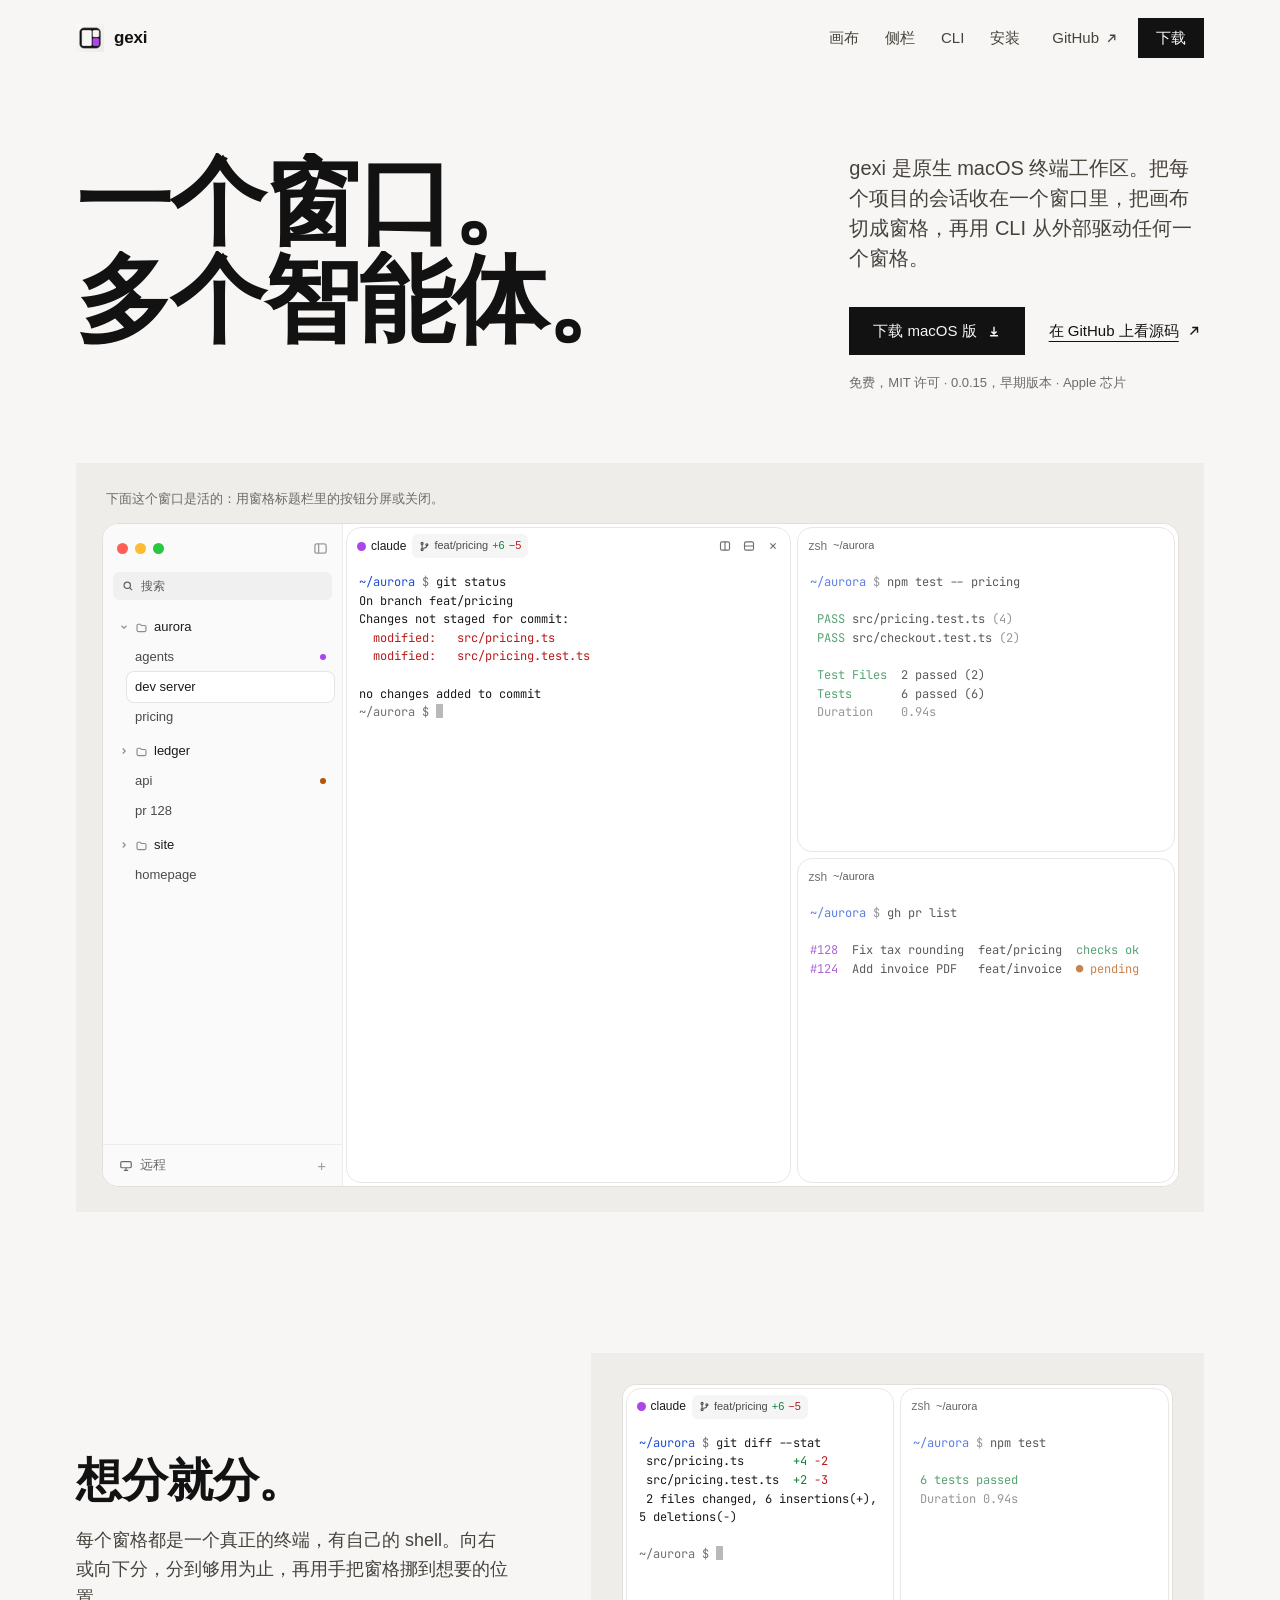
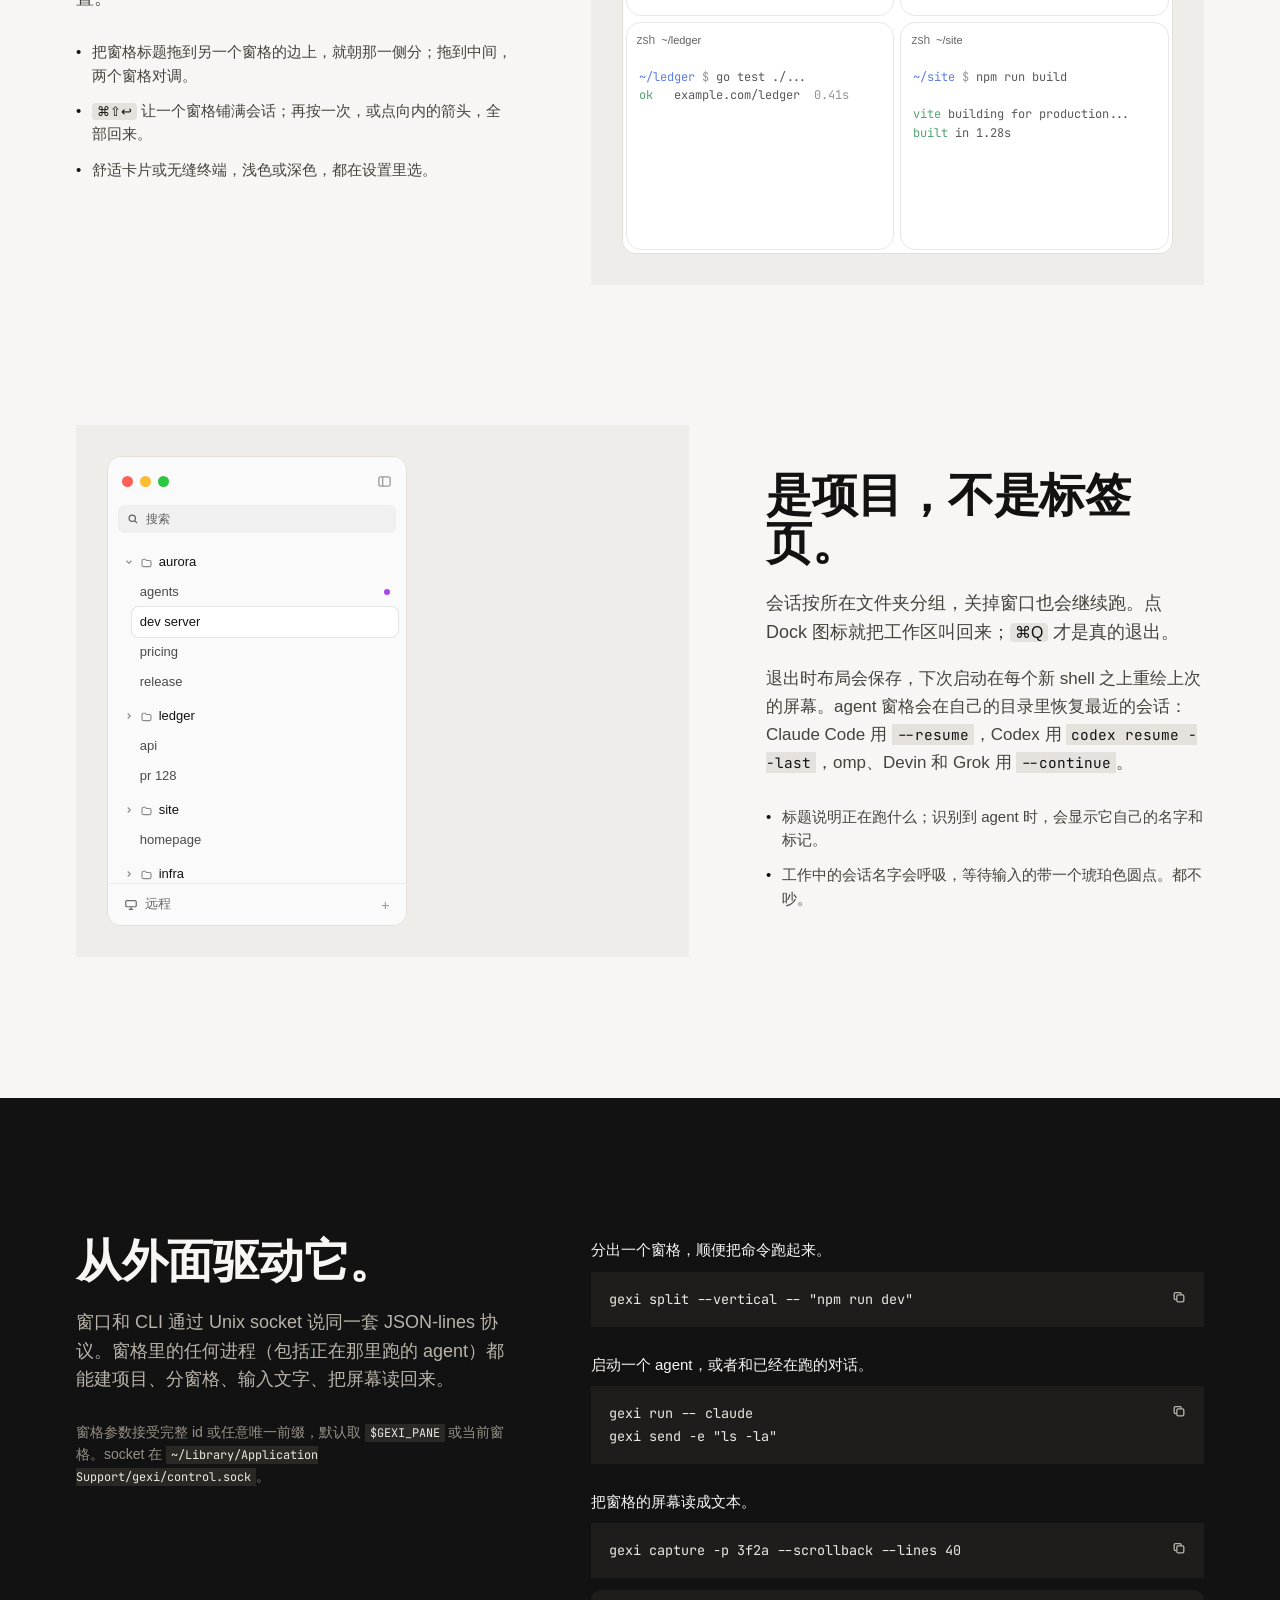
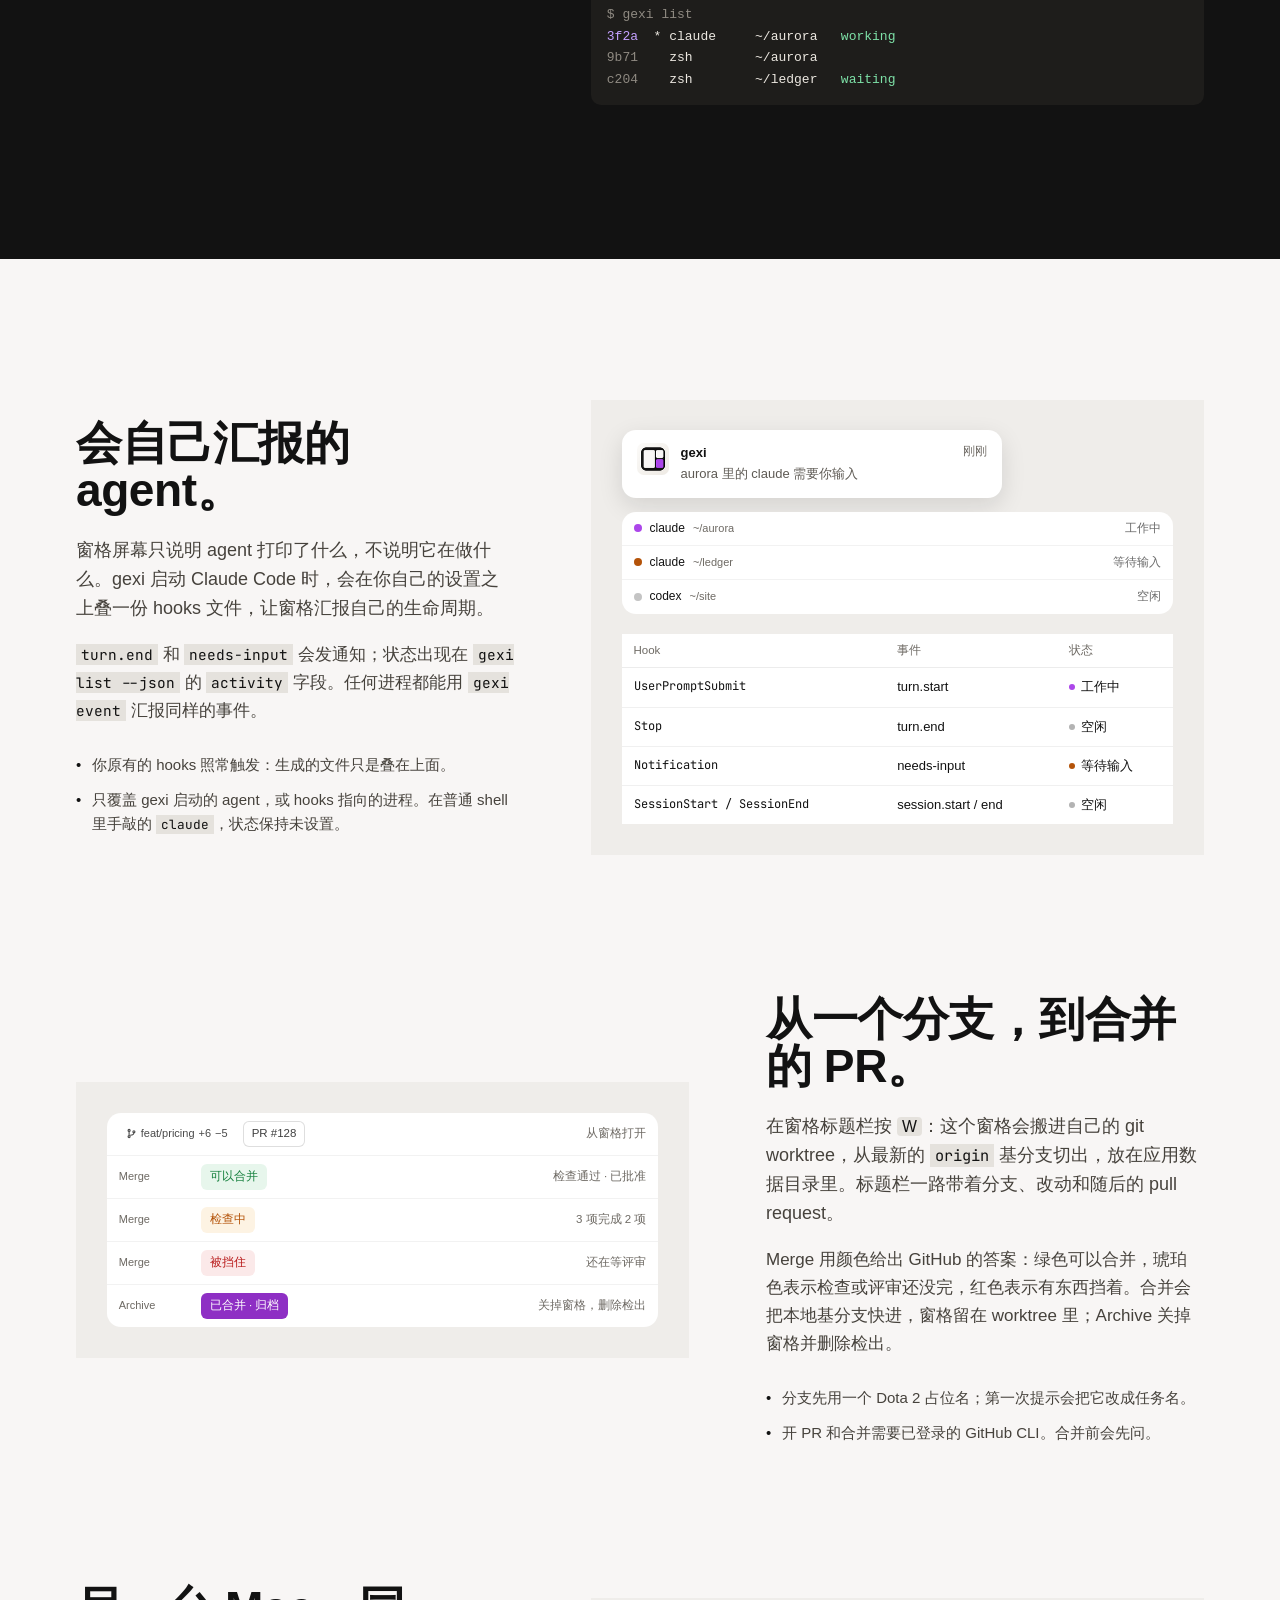
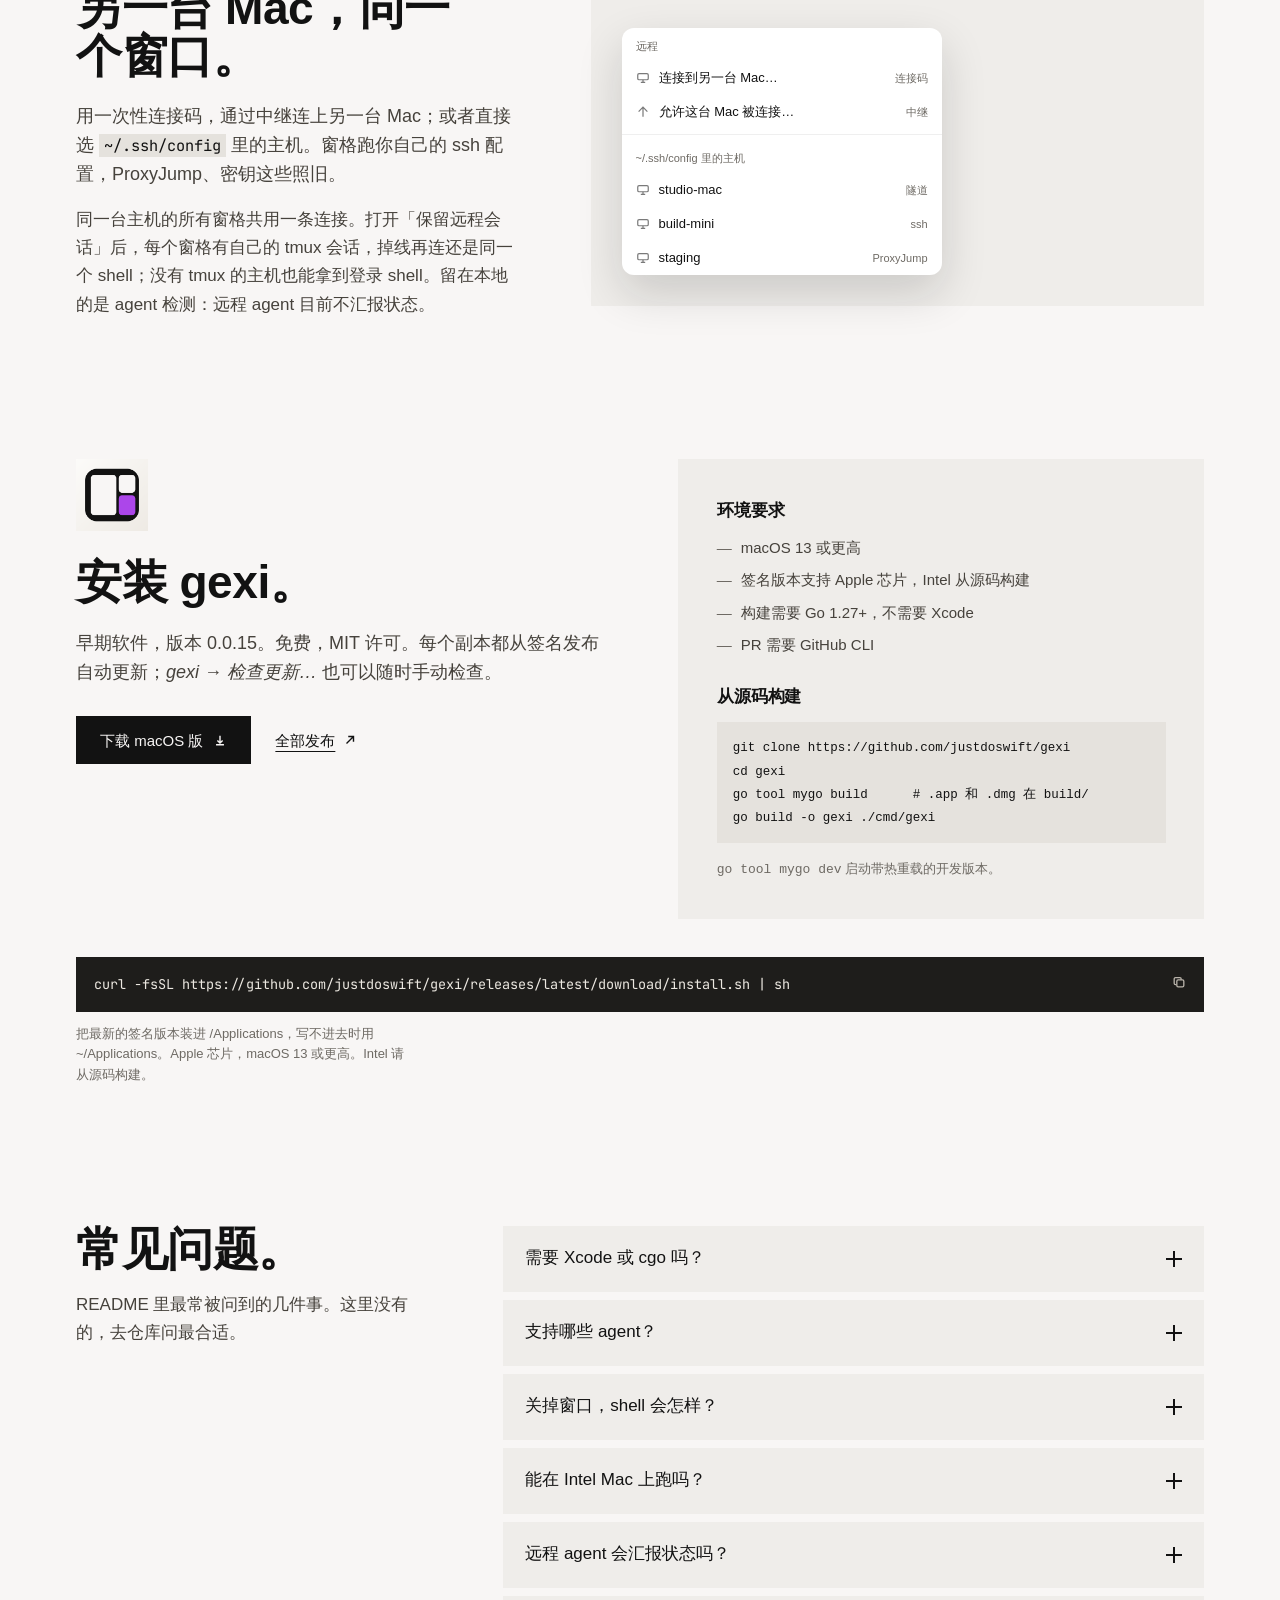
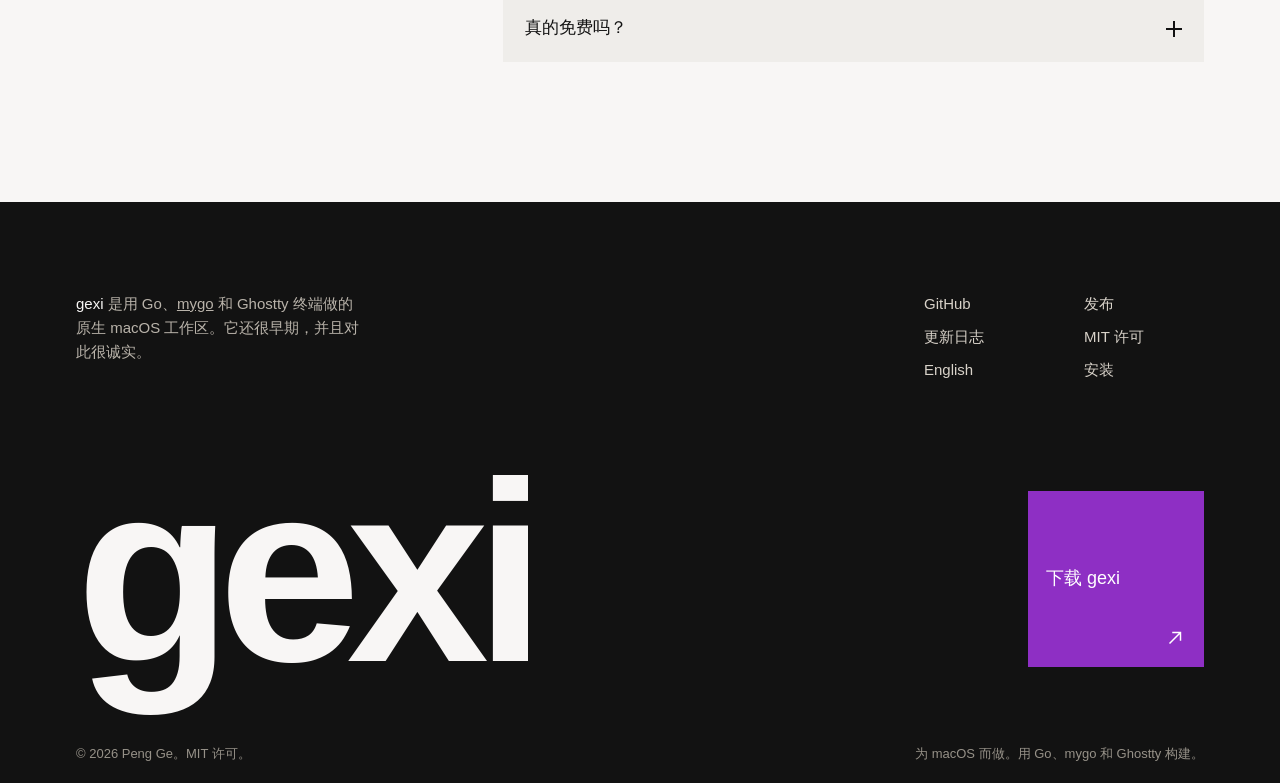
==== docs/zh/index.html @ 697a2558 "Set the site's wordmark in lowercase The brand is written gexi: the nav, footer wordmark, titles, so" ====
<!doctype html>
<html lang="zh-Hans">
<head>
<meta charset="utf-8">
<meta name="viewport" content="width=device-width, initial-scale=1">
<title>gexi — 一个窗口，多个智能体</title>
<meta name="description" content="gexi 是原生 macOS 终端工作区：把项目与会话收在一个窗口里，终端任意嵌套分屏，CLI 可以从外部驱动每一个窗格。">
<link rel="canonical" href="https://justdoswift.github.io/gexi/zh/">
<link rel="alternate" hreflang="en" href="https://justdoswift.github.io/gexi/">
<link rel="alternate" hreflang="zh-Hans" href="https://justdoswift.github.io/gexi/zh/">
<link rel="alternate" hreflang="x-default" href="https://justdoswift.github.io/gexi/">
<meta property="og:type" content="website">
<meta property="og:title" content="gexi — 一个窗口，多个智能体">
<meta property="og:description" content="原生 macOS 终端工作区。分屏、按项目分组的会话、agent 事件，以及一个能驱动整个窗口的 CLI。">
<meta property="og:url" content="https://justdoswift.github.io/gexi/zh/">
<meta property="og:image" content="https://justdoswift.github.io/gexi/assets/og.png">
<meta name="twitter:card" content="summary_large_image">
<meta name="theme-color" content="#f8f6f5">
<link rel="icon" type="image/png" sizes="32x32" href="../assets/gexi-icon-32.png">
<link rel="apple-touch-icon" href="../assets/gexi-icon-180.png">
<link rel="preconnect" href="https://fonts.googleapis.com">
<link rel="preconnect" href="https://fonts.gstatic.com" crossorigin>
<link rel="stylesheet" href="https://fonts.googleapis.com/css2?family=JetBrains+Mono:wght@400;500&display=swap">
<link rel="stylesheet" href="../assets/site.css">
<script>document.documentElement.classList.add('js');</script>
<script type="application/ld+json">
{"@context":"https://schema.org","@type":"SoftwareApplication","name":"gexi","operatingSystem":"macOS 13 or later","applicationCategory":"DeveloperApplication","offers":{"@type":"Offer","price":"0","priceCurrency":"USD"},"license":"https://opensource.org/licenses/MIT","url":"https://justdoswift.github.io/gexi/zh/","downloadUrl":"https://github.com/justdoswift/gexi/releases/latest"}
</script>
</head>
<body>
<a class="skip" href="#main">跳到正文</a>

<header class="nav">
  <div class="wrap nav-inner">
    <a class="brand" href="../index.html"><img src="../assets/gexi-icon-32.png" width="28" height="28" alt=""><span>gexi</span></a>
    <nav class="nav-links" aria-label="主导航">
      <a href="#canvas">画布</a>
      <a href="#sidebar">侧栏</a>
      <a href="#cli">CLI</a>
      <a href="#install">安装</a>
    </nav>
    <div class="nav-actions">
      <a class="nav-github" href="https://github.com/justdoswift/gexi">GitHub<svg viewBox="0 0 16 16" fill="none" stroke="currentColor" stroke-width="1.6" aria-hidden="true"><path d="M4 12 12 4M6 4h6v6"/></svg></a>
      <a class="btn btn--sm" href="https://github.com/justdoswift/gexi/releases/latest">下载</a>
    </div>
  </div>
</header>

<main id="main">

  <section class="hero wrap" aria-labelledby="title">
    <div class="hero-top">
      <h1 id="title"><span class="line"><span>一个窗口。</span></span><span class="line"><span>多个智能体。</span></span></h1>
      <div class="hero-aside">
        <p class="hero-sub">gexi 是原生 macOS 终端工作区。把每个项目的会话收在一个窗口里，把画布切成窗格，再用 CLI 从外部驱动任何一个窗格。</p>
        <div class="hero-cta">
          <a class="btn" href="https://github.com/justdoswift/gexi/releases/latest">下载 macOS 版<svg viewBox="0 0 16 16" fill="none" stroke="currentColor" stroke-width="1.6" aria-hidden="true"><path d="M8 3v8M5 8.5 8 11.5l3-3M3.5 13.5h9"/></svg></a>
          <a class="link-arrow" href="https://github.com/justdoswift/gexi">在 GitHub 上看源码<svg viewBox="0 0 16 16" fill="none" stroke="currentColor" stroke-width="1.6" aria-hidden="true"><path d="M4 12 12 4M6 4h6v6"/></svg></a>
        </div>
        <p class="hero-meta">免费，MIT 许可 · 0.0.15，早期版本 · Apple 芯片</p>
      </div>
    </div>

    <div class="stage">
      <p class="stage-hint">下面这个窗口是活的：用窗格标题栏里的按钮分屏或关闭。</p>
      <div class="app hero-window" data-ui aria-label="一个 gexi 窗口，里面有三个窗格">
        <div class="app-side">
          <div class="side-chrome">
            <span class="lights" aria-hidden="true"><i></i><i></i><i></i></span>
            <svg viewBox="0 0 16 16" fill="none" stroke="currentColor" stroke-width="1.4" aria-hidden="true"><rect x="2" y="3" width="12" height="10" rx="2"/><path d="M6 3v10"/></svg>
          </div>
          <div class="side-search"><svg viewBox="0 0 16 16" fill="none" stroke="currentColor" stroke-width="1.6" aria-hidden="true"><circle cx="7" cy="7" r="4.2"/><path d="m10.4 10.4 3 3"/></svg>搜索</div>
          <div class="side-list">
            <div class="project">
              <div class="project-row"><svg class="chev" viewBox="0 0 16 16" fill="none" stroke="currentColor" stroke-width="1.8" aria-hidden="true"><path d="m4 6 4 4 4-4"/></svg><svg viewBox="0 0 16 16" fill="none" stroke="currentColor" stroke-width="1.4" aria-hidden="true"><path d="M2.5 5.5A1.5 1.5 0 0 1 4 4h2.5l1.4 1.6H12A1.5 1.5 0 0 1 13.5 7.1v4.4A1.5 1.5 0 0 1 12 13H4a1.5 1.5 0 0 1-1.5-1.5Z"/></svg><span>aurora</span></div>
              <div class="session working"><span class="sess-name">agents</span><span class="dot dot--work"></span></div>
              <div class="session active"><span class="sess-name">dev server</span></div>
              <div class="session"><span class="sess-name">pricing</span></div>
            </div>
            <div class="project">
              <div class="project-row"><svg class="chev" viewBox="0 0 16 16" fill="none" stroke="currentColor" stroke-width="1.8" aria-hidden="true"><path d="m6 4 4 4-4 4"/></svg><svg viewBox="0 0 16 16" fill="none" stroke="currentColor" stroke-width="1.4" aria-hidden="true"><path d="M2.5 5.5A1.5 1.5 0 0 1 4 4h2.5l1.4 1.6H12A1.5 1.5 0 0 1 13.5 7.1v4.4A1.5 1.5 0 0 1 12 13H4a1.5 1.5 0 0 1-1.5-1.5Z"/></svg><span>ledger</span></div>
              <div class="session"><span class="sess-name">api</span><span class="dot dot--wait"></span></div>
              <div class="session"><span class="sess-name">pr 128</span></div>
            </div>
            <div class="project">
              <div class="project-row"><svg class="chev" viewBox="0 0 16 16" fill="none" stroke="currentColor" stroke-width="1.8" aria-hidden="true"><path d="m6 4 4 4-4 4"/></svg><svg viewBox="0 0 16 16" fill="none" stroke="currentColor" stroke-width="1.4" aria-hidden="true"><path d="M2.5 5.5A1.5 1.5 0 0 1 4 4h2.5l1.4 1.6H12A1.5 1.5 0 0 1 13.5 7.1v4.4A1.5 1.5 0 0 1 12 13H4a1.5 1.5 0 0 1-1.5-1.5Z"/></svg><span>site</span></div>
              <div class="session"><span class="sess-name">homepage</span></div>
            </div>
          </div>
          <div class="side-remote"><svg viewBox="0 0 16 16" fill="none" stroke="currentColor" stroke-width="1.4" aria-hidden="true"><rect x="2" y="3" width="12" height="7" rx="1.5"/><path d="M5.5 13h5M8 10v3"/></svg><span>远程</span><span class="plus">+</span></div>
        </div>
        <div class="app-main">
          <div class="panes" data-count="3" data-panes>
            <section class="pane focused">
              <header class="pane-head">
                <span class="pane-title"><span class="agent" aria-hidden="true"></span>claude</span>
                <span class="branch-pill"><svg viewBox="0 0 16 16" fill="none" stroke="currentColor" stroke-width="1.6" aria-hidden="true"><circle cx="4.5" cy="3.5" r="1.5"/><circle cx="4.5" cy="12.5" r="1.5"/><circle cx="11.5" cy="5.5" r="1.5"/><path d="M4.5 5v6M6 10.5c3.5 0 5.5-1 5.5-3.5"/></svg>feat/pricing <span class="add">+6</span> <span class="del">−5</span></span>
                <span class="pane-actions">
                  <button class="pane-btn" data-act="split" aria-label="向右分屏"><svg viewBox="0 0 16 16" fill="none" stroke="currentColor" stroke-width="1.5" aria-hidden="true"><rect x="2" y="2.5" width="12" height="11" rx="2"/><path d="M8 2.5v11"/></svg></button>
                  <button class="pane-btn" data-act="split" aria-label="向下分屏"><svg viewBox="0 0 16 16" fill="none" stroke="currentColor" stroke-width="1.5" aria-hidden="true"><rect x="2" y="2.5" width="12" height="11" rx="2"/><path d="M2 8h12"/></svg></button>
                  <button class="pane-btn" data-act="close" aria-label="关闭窗格"><svg viewBox="0 0 16 16" fill="none" stroke="currentColor" stroke-width="1.6" aria-hidden="true"><path d="m4.5 4.5 7 7m0-7-7 7"/></svg></button>
                </span>
              </header>
              <pre class="term"><span class="dir">~/aurora</span> <span class="dim">$</span> git status
On branch feat/pricing
Changes not staged for commit:
  <span class="red">modified:   src/pricing.ts</span>
  <span class="red">modified:   src/pricing.test.ts</span>

no changes added to commit
<span class="dim">~/aurora</span> <span class="dim">$</span> <span class="cursor"></span></pre>
            </section>
            <section class="pane">
              <header class="pane-head">
                <span class="pane-title">zsh</span>
                <span class="pane-path">~/aurora</span>
                <span class="pane-actions">
                  <button class="pane-btn" data-act="split" aria-label="向右分屏"><svg viewBox="0 0 16 16" fill="none" stroke="currentColor" stroke-width="1.5" aria-hidden="true"><rect x="2" y="2.5" width="12" height="11" rx="2"/><path d="M8 2.5v11"/></svg></button>
                  <button class="pane-btn" data-act="split" aria-label="向下分屏"><svg viewBox="0 0 16 16" fill="none" stroke="currentColor" stroke-width="1.5" aria-hidden="true"><rect x="2" y="2.5" width="12" height="11" rx="2"/><path d="M2 8h12"/></svg></button>
                  <button class="pane-btn" data-act="close" aria-label="关闭窗格"><svg viewBox="0 0 16 16" fill="none" stroke="currentColor" stroke-width="1.6" aria-hidden="true"><path d="m4.5 4.5 7 7m0-7-7 7"/></svg></button>
                </span>
              </header>
              <pre class="term"><span class="dir">~/aurora</span> <span class="dim">$</span> npm test -- pricing

 <span class="green">PASS</span> src/pricing.test.ts <span class="dim">(4)</span>
 <span class="green">PASS</span> src/checkout.test.ts <span class="dim">(2)</span>

 <span class="green">Test Files</span>  2 passed (2)
 <span class="green">Tests</span>       6 passed (6)
 <span class="dim">Duration    0.94s</span></pre>
            </section>
            <section class="pane">
              <header class="pane-head">
                <span class="pane-title">zsh</span>
                <span class="pane-path">~/aurora</span>
                <span class="pane-actions">
                  <button class="pane-btn" data-act="split" aria-label="向右分屏"><svg viewBox="0 0 16 16" fill="none" stroke="currentColor" stroke-width="1.5" aria-hidden="true"><rect x="2" y="2.5" width="12" height="11" rx="2"/><path d="M8 2.5v11"/></svg></button>
                  <button class="pane-btn" data-act="split" aria-label="向下分屏"><svg viewBox="0 0 16 16" fill="none" stroke="currentColor" stroke-width="1.5" aria-hidden="true"><rect x="2" y="2.5" width="12" height="11" rx="2"/><path d="M2 8h12"/></svg></button>
                  <button class="pane-btn" data-act="close" aria-label="关闭窗格"><svg viewBox="0 0 16 16" fill="none" stroke="currentColor" stroke-width="1.6" aria-hidden="true"><path d="m4.5 4.5 7 7m0-7-7 7"/></svg></button>
                </span>
              </header>
              <pre class="term"><span class="dir">~/aurora</span> <span class="dim">$</span> gh pr list

<span class="purple">#128</span>  Fix tax rounding  feat/pricing  <span class="green">checks ok</span>
<span class="purple">#124</span>  Add invoice PDF   feat/invoice  <span class="yellow">● pending</span></pre>
            </section>
          </div>
        </div>
        <p class="visually-hidden" role="status" data-pane-status>3 个窗格</p>
      </div>
      <template id="pane-template">
        <section class="pane">
          <header class="pane-head">
            <span class="pane-title">zsh</span>
            <span class="pane-path">~/aurora</span>
            <span class="pane-actions">
              <button class="pane-btn" data-act="split" aria-label="向右分屏"><svg viewBox="0 0 16 16" fill="none" stroke="currentColor" stroke-width="1.5" aria-hidden="true"><rect x="2" y="2.5" width="12" height="11" rx="2"/><path d="M8 2.5v11"/></svg></button>
              <button class="pane-btn" data-act="split" aria-label="向下分屏"><svg viewBox="0 0 16 16" fill="none" stroke="currentColor" stroke-width="1.5" aria-hidden="true"><rect x="2" y="2.5" width="12" height="11" rx="2"/><path d="M2 8h12"/></svg></button>
              <button class="pane-btn" data-act="close" aria-label="关闭窗格"><svg viewBox="0 0 16 16" fill="none" stroke="currentColor" stroke-width="1.6" aria-hidden="true"><path d="m4.5 4.5 7 7m0-7-7 7"/></svg></button>
            </span>
          </header>
          <pre class="term"><span class="dir">~/aurora</span> <span class="dim">$</span> npm run dev

  <span class="green">VITE v6.2.1</span>  ready in 312 ms

  Local:   http://localhost:5173/

<span class="dim">10:42:18  hmr update /src/pricing.ts</span></pre>
        </section>
      </template>
    </div>
  </section>

  <section class="section wrap" id="canvas">
    <div class="split">
      <div class="split-copy" data-reveal>
        <h2>想分就分。</h2>
        <p class="lead">每个窗格都是一个真正的终端，有自己的 shell。向右或向下分，分到够用为止，再用手把窗格挪到想要的位置。</p>
        <ul class="feature-points">
          <li>把窗格标题拖到另一个窗格的边上，就朝那一侧分；拖到中间，两个窗格对调。</li>
          <li><span><kbd>⌘⇧↩</kbd> 让一个窗格铺满会话；再按一次，或点向内的箭头，全部回来。</span></li>
          <li>舒适卡片或无缝终端，浅色或深色，都在设置里选。</li>
        </ul>
      </div>
      <div data-reveal style="--d:90ms">
        <div class="panel">
          <div class="app app--canvas" data-ui aria-label="画布上四个分屏的窗格">
            <div class="app-main">
              <div class="panes" data-count="4">
                <section class="pane focused">
                  <header class="pane-head">
                    <span class="pane-title"><span class="agent" aria-hidden="true"></span>claude</span>
                    <span class="branch-pill"><svg viewBox="0 0 16 16" fill="none" stroke="currentColor" stroke-width="1.6" aria-hidden="true"><circle cx="4.5" cy="3.5" r="1.5"/><circle cx="4.5" cy="12.5" r="1.5"/><circle cx="11.5" cy="5.5" r="1.5"/><path d="M4.5 5v6M6 10.5c3.5 0 5.5-1 5.5-3.5"/></svg>feat/pricing <span class="add">+6</span> <span class="del">−5</span></span>
                  </header>
                  <pre class="term"><span class="dir">~/aurora</span> <span class="dim">$</span> git diff --stat
 src/pricing.ts       <span class="green">+4</span> <span class="red">−2</span>
 src/pricing.test.ts  <span class="green">+2</span> <span class="red">−3</span>
 2 files changed, 6 insertions(+), 5 deletions(−)

<span class="dim">~/aurora</span> <span class="dim">$</span> <span class="cursor"></span></pre>
                </section>
                <section class="pane">
                  <header class="pane-head"><span class="pane-title">zsh</span><span class="pane-path">~/aurora</span></header>
                  <pre class="term"><span class="dir">~/aurora</span> <span class="dim">$</span> npm test

 <span class="green">6 tests passed</span>
 <span class="dim">Duration 0.94s</span></pre>
                </section>
                <section class="pane">
                  <header class="pane-head"><span class="pane-title">zsh</span><span class="pane-path">~/ledger</span></header>
                  <pre class="term"><span class="dir">~/ledger</span> <span class="dim">$</span> go test ./...
<span class="green">ok</span>   example.com/ledger  <span class="dim">0.41s</span></pre>
                </section>
                <section class="pane">
                  <header class="pane-head"><span class="pane-title">zsh</span><span class="pane-path">~/site</span></header>
                  <pre class="term"><span class="dir">~/site</span> <span class="dim">$</span> npm run build

<span class="green">vite</span> building for production...
<span class="green">built</span> in 1.28s</pre>
                </section>
              </div>
            </div>
          </div>
        </div>
      </div>
    </div>
  </section>

  <section class="section wrap" id="sidebar">
    <div class="split split--flip">
      <div class="split-copy" data-reveal>
        <h2>是项目，不是标签页。</h2>
        <p class="lead">会话按所在文件夹分组，关掉窗口也会继续跑。点 Dock 图标就把工作区叫回来；<kbd>⌘Q</kbd> 才是真的退出。</p>
        <p class="body">退出时布局会保存，下次启动在每个新 shell 之上重绘上次的屏幕。agent 窗格会在自己的目录里恢复最近的会话：Claude Code 用 <code>--resume</code>，Codex 用 <code>codex resume --last</code>，omp、Devin 和 Grok 用 <code>--continue</code>。</p>
        <ul class="feature-points">
          <li>标题说明正在跑什么；识别到 agent 时，会显示它自己的名字和标记。</li>
          <li>工作中的会话名字会呼吸，等待输入的带一个琥珀色圆点。都不吵。</li>
        </ul>
      </div>
      <div data-reveal style="--d:90ms">
        <div class="panel">
          <div class="side-card" data-ui aria-label="gexi 的侧栏">
            <div class="app-side">
              <div class="side-chrome">
                <span class="lights" aria-hidden="true"><i></i><i></i><i></i></span>
                <svg viewBox="0 0 16 16" fill="none" stroke="currentColor" stroke-width="1.4" aria-hidden="true"><rect x="2" y="3" width="12" height="10" rx="2"/><path d="M6 3v10"/></svg>
              </div>
              <div class="side-search"><svg viewBox="0 0 16 16" fill="none" stroke="currentColor" stroke-width="1.6" aria-hidden="true"><circle cx="7" cy="7" r="4.2"/><path d="m10.4 10.4 3 3"/></svg>搜索</div>
              <div class="side-list">
                <div class="project">
                  <div class="project-row"><svg class="chev" viewBox="0 0 16 16" fill="none" stroke="currentColor" stroke-width="1.8" aria-hidden="true"><path d="m4 6 4 4 4-4"/></svg><svg viewBox="0 0 16 16" fill="none" stroke="currentColor" stroke-width="1.4" aria-hidden="true"><path d="M2.5 5.5A1.5 1.5 0 0 1 4 4h2.5l1.4 1.6H12A1.5 1.5 0 0 1 13.5 7.1v4.4A1.5 1.5 0 0 1 12 13H4a1.5 1.5 0 0 1-1.5-1.5Z"/></svg><span>aurora</span></div>
                  <div class="session working"><span class="sess-name">agents</span><span class="dot dot--work"></span></div>
                  <div class="session active"><span class="sess-name">dev server</span></div>
                  <div class="session"><span class="sess-name">pricing</span></div>
                  <div class="session"><span class="sess-name">release</span></div>
                </div>
                <div class="project">
                  <div class="project-row"><svg class="chev" viewBox="0 0 16 16" fill="none" stroke="currentColor" stroke-width="1.8" aria-hidden="true"><path d="m6 4 4 4-4 4"/></svg><svg viewBox="0 0 16 16" fill="none" stroke="currentColor" stroke-width="1.4" aria-hidden="true"><path d="M2.5 5.5A1.5 1.5 0 0 1 4 4h2.5l1.4 1.6H12A1.5 1.5 0 0 1 13.5 7.1v4.4A1.5 1.5 0 0 1 12 13H4a1.5 1.5 0 0 1-1.5-1.5Z"/></svg><span>ledger</span></div>
                  <div class="session"><span class="sess-name">api</span><span class="dot dot--wait"></span></div>
                  <div class="session"><span class="sess-name">pr 128</span></div>
                </div>
                <div class="project">
                  <div class="project-row"><svg class="chev" viewBox="0 0 16 16" fill="none" stroke="currentColor" stroke-width="1.8" aria-hidden="true"><path d="m6 4 4 4-4 4"/></svg><svg viewBox="0 0 16 16" fill="none" stroke="currentColor" stroke-width="1.4" aria-hidden="true"><path d="M2.5 5.5A1.5 1.5 0 0 1 4 4h2.5l1.4 1.6H12A1.5 1.5 0 0 1 13.5 7.1v4.4A1.5 1.5 0 0 1 12 13H4a1.5 1.5 0 0 1-1.5-1.5Z"/></svg><span>site</span></div>
                  <div class="session"><span class="sess-name">homepage</span></div>
                </div>
                <div class="project">
                  <div class="project-row"><svg class="chev" viewBox="0 0 16 16" fill="none" stroke="currentColor" stroke-width="1.8" aria-hidden="true"><path d="m6 4 4 4-4 4"/></svg><svg viewBox="0 0 16 16" fill="none" stroke="currentColor" stroke-width="1.4" aria-hidden="true"><path d="M2.5 5.5A1.5 1.5 0 0 1 4 4h2.5l1.4 1.6H12A1.5 1.5 0 0 1 13.5 7.1v4.4A1.5 1.5 0 0 1 12 13H4a1.5 1.5 0 0 1-1.5-1.5Z"/></svg><span>infra</span></div>
                  <div class="session"><span class="sess-name">staging</span></div>
                </div>
              </div>
              <div class="side-remote"><svg viewBox="0 0 16 16" fill="none" stroke="currentColor" stroke-width="1.4" aria-hidden="true"><rect x="2" y="3" width="12" height="7" rx="1.5"/><path d="M5.5 13h5M8 10v3"/></svg><span>远程</span><span class="plus">+</span></div>
            </div>
          </div>
        </div>
      </div>
    </div>
  </section>

  <div class="cli" id="cli">
    <div class="wrap">
      <div class="cli-grid">
        <div data-reveal>
          <h2>从外面驱动它。</h2>
          <p class="lead">窗口和 CLI 通过 Unix socket 说同一套 JSON-lines 协议。窗格里的任何进程（包括正在那里跑的 agent）都能建项目、分窗格、输入文字、把屏幕读回来。</p>
          <p class="cli-note">窗格参数接受完整 id 或任意唯一前缀，默认取 <code>$GEXI_PANE</code> 或当前窗格。socket 在 <code>~/Library/Application Support/gexi/control.sock</code>。</p>
        </div>
        <div class="cli-steps" data-reveal style="--d:90ms">
          <div class="cli-step">
            <p><strong>分出一个窗格，顺便把命令跑起来。</strong></p>
            <div class="code"><button class="copy" type="button" data-copy aria-label="复制命令"><svg class="icon-copy" viewBox="0 0 16 16" fill="none" stroke="currentColor" stroke-width="1.5" aria-hidden="true"><rect x="5.5" y="5.5" width="8" height="8" rx="1.5"/><path d="M10.5 5.5v-1a1.5 1.5 0 0 0-1.5-1.5H4a1.5 1.5 0 0 0-1.5 1.5v5A1.5 1.5 0 0 0 4 11h1"/></svg><svg class="check" viewBox="0 0 16 16" fill="none" stroke="currentColor" stroke-width="2" aria-hidden="true"><path d="m3 8.5 3 3 7-7"/></svg></button><code>gexi split --vertical -- "npm run dev"</code></div>
          </div>
          <div class="cli-step">
            <p><strong>启动一个 agent，或者和已经在跑的对话。</strong></p>
            <div class="code"><button class="copy" type="button" data-copy aria-label="复制命令"><svg class="icon-copy" viewBox="0 0 16 16" fill="none" stroke="currentColor" stroke-width="1.5" aria-hidden="true"><rect x="5.5" y="5.5" width="8" height="8" rx="1.5"/><path d="M10.5 5.5v-1a1.5 1.5 0 0 0-1.5-1.5H4a1.5 1.5 0 0 0-1.5 1.5v5A1.5 1.5 0 0 0 4 11h1"/></svg><svg class="check" viewBox="0 0 16 16" fill="none" stroke="currentColor" stroke-width="2" aria-hidden="true"><path d="m3 8.5 3 3 7-7"/></svg></button><code>gexi run -- claude
gexi send -e "ls -la"</code></div>
          </div>
          <div class="cli-step">
            <p><strong>把窗格的屏幕读成文本。</strong></p>
            <div class="code"><button class="copy" type="button" data-copy aria-label="复制命令"><svg class="icon-copy" viewBox="0 0 16 16" fill="none" stroke="currentColor" stroke-width="1.5" aria-hidden="true"><rect x="5.5" y="5.5" width="8" height="8" rx="1.5"/><path d="M10.5 5.5v-1a1.5 1.5 0 0 0-1.5-1.5H4a1.5 1.5 0 0 0-1.5 1.5v5A1.5 1.5 0 0 0 4 11h1"/></svg><svg class="check" viewBox="0 0 16 16" fill="none" stroke="currentColor" stroke-width="2" aria-hidden="true"><path d="m3 8.5 3 3 7-7"/></svg></button><code>gexi capture -p 3f2a --scrollback --lines 40</code></div>
            <pre class="capture" aria-label="gexi list 的示例输出"><code><span class="h">$ gexi list</span>
<span class="n">3f2a</span>  * claude     ~/aurora   <span class="w">working</span>
<span class="h">9b71</span>    zsh        ~/aurora
<span class="h">c204</span>    zsh        ~/ledger   <span class="w">waiting</span></code></pre>
          </div>
        </div>
      </div>
    </div>
  </div>

  <section class="section wrap" id="agents">
    <div class="split">
      <div class="split-copy" data-reveal>
        <h2>会自己汇报的 agent。</h2>
        <p class="lead">窗格屏幕只说明 agent 打印了什么，不说明它在做什么。gexi 启动 Claude Code 时，会在你自己的设置之上叠一份 hooks 文件，让窗格汇报自己的生命周期。</p>
        <p class="body"><code>turn.end</code> 和 <code>needs-input</code> 会发通知；状态出现在 <code>gexi list --json</code> 的 <code>activity</code> 字段。任何进程都能用 <code>gexi event</code> 汇报同样的事件。</p>
        <ul class="feature-points">
          <li>你原有的 hooks 照常触发：生成的文件只是叠在上面。</li>
          <li>只覆盖 gexi 启动的 agent，或 hooks 指向的进程。在普通 shell 里手敲的 <code>claude</code>，状态保持未设置。</li>
        </ul>
      </div>
      <div data-reveal style="--d:90ms">
        <div class="panel">
          <div class="notif" data-ui aria-label="来自窗格的一条通知">
            <img src="../assets/gexi-icon-60.png" width="32" height="32" alt="">
            <div>
              <div class="notif-title">gexi</div>
              <div class="notif-body">aurora 里的 claude 需要你输入</div>
            </div>
            <span class="notif-time">刚刚</span>
          </div>
          <div class="activity" data-ui aria-label="三个窗格里的 agent 状态">
            <div class="activity-row working"><span class="agent"></span><span class="name">claude</span><span class="dir">~/aurora</span><span class="st">工作中</span></div>
            <div class="activity-row"><span class="agent agent--wait"></span><span class="name">claude</span><span class="dir">~/ledger</span><span class="st">等待输入</span></div>
            <div class="activity-row"><span class="agent agent--idle"></span><span class="name">codex</span><span class="dir">~/site</span><span class="st">空闲</span></div>
          </div>
          <table class="hooks" data-ui>
            <caption class="visually-hidden">Claude Code 的 hooks 和它们设置的窗格状态</caption>
            <thead><tr><th scope="col">Hook</th><th scope="col">事件</th><th scope="col">状态</th></tr></thead>
            <tbody>
              <tr><td><code>UserPromptSubmit</code></td><td>turn.start</td><td class="state state--work"><i></i>工作中</td></tr>
              <tr><td><code>Stop</code></td><td>turn.end</td><td class="state state--idle"><i></i>空闲</td></tr>
              <tr><td><code>Notification</code></td><td>needs-input</td><td class="state state--wait"><i></i>等待输入</td></tr>
              <tr><td><code>SessionStart / SessionEnd</code></td><td>session.start / end</td><td class="state state--idle"><i></i>空闲</td></tr>
            </tbody>
          </table>
        </div>
      </div>
    </div>
  </section>

  <section class="section wrap" id="worktrees">
    <div class="split split--flip">
      <div class="split-copy" data-reveal>
        <h2>从一个分支，到合并的 PR。</h2>
        <p class="lead">在窗格标题栏按 <kbd>W</kbd>：这个窗格会搬进自己的 git worktree，从最新的 <code>origin</code> 基分支切出，放在应用数据目录里。标题栏一路带着分支、改动和随后的 pull request。</p>
        <p class="body">Merge 用颜色给出 GitHub 的答案：绿色可以合并，琥珀色表示检查或评审还没完，红色表示有东西挡着。合并会把本地基分支快进，窗格留在 worktree 里；Archive 关掉窗格并删除检出。</p>
        <ul class="feature-points">
          <li>分支先用一个 Dota 2 占位名；第一次提示会把它改成任务名。</li>
          <li>开 PR 和合并需要已登录的 GitHub CLI。合并前会先问。</li>
        </ul>
      </div>
      <div data-reveal style="--d:90ms">
        <div class="panel">
          <div class="pr-card" data-ui aria-label="worktree 和 pull request 控件">
            <div class="pr-row">
              <span class="branch-pill"><svg viewBox="0 0 16 16" fill="none" stroke="currentColor" stroke-width="1.6" aria-hidden="true"><circle cx="4.5" cy="3.5" r="1.5"/><circle cx="4.5" cy="12.5" r="1.5"/><circle cx="11.5" cy="5.5" r="1.5"/><path d="M4.5 5v6M6 10.5c3.5 0 5.5-1 5.5-3.5"/></svg>feat/pricing <span class="add">+6</span> <span class="del">−5</span></span>
              <span class="pr-btn pr-btn--outline">PR #128</span>
              <span class="pr-note">从窗格打开</span>
            </div>
            <div class="pr-row">
              <span class="pr-label">Merge</span>
              <span class="pr-btn pr-btn--green">可以合并</span>
              <span class="pr-note">检查通过 · 已批准</span>
            </div>
            <div class="pr-row">
              <span class="pr-label">Merge</span>
              <span class="pr-btn pr-btn--amber">检查中</span>
              <span class="pr-note">3 项完成 2 项</span>
            </div>
            <div class="pr-row">
              <span class="pr-label">Merge</span>
              <span class="pr-btn pr-btn--red">被挡住</span>
              <span class="pr-note">还在等评审</span>
            </div>
            <div class="pr-row">
              <span class="pr-label">Archive</span>
              <span class="pr-btn pr-btn--violet">已合并 · 归档</span>
              <span class="pr-note">关掉窗格，删除检出</span>
            </div>
          </div>
        </div>
      </div>
    </div>
  </section>

  <section class="section wrap" id="remote">
    <div class="split">
      <div class="split-copy" data-reveal>
        <h2>另一台 Mac，同一个窗口。</h2>
        <p class="lead">用一次性连接码，通过中继连上另一台 Mac；或者直接选 <code>~/.ssh/config</code> 里的主机。窗格跑你自己的 ssh 配置，ProxyJump、密钥这些照旧。</p>
        <p class="body">同一台主机的所有窗格共用一条连接。打开「保留远程会话」后，每个窗格有自己的 tmux 会话，掉线再连还是同一个 shell；没有 tmux 的主机也能拿到登录 shell。留在本地的是 agent 检测：远程 agent 目前不汇报状态。</p>
      </div>
      <div data-reveal style="--d:90ms">
        <div class="panel">
          <div class="menu" data-ui aria-label="远程菜单">
            <div class="menu-head">远程</div>
            <div class="menu-item"><svg viewBox="0 0 16 16" fill="none" stroke="currentColor" stroke-width="1.4" aria-hidden="true"><rect x="2" y="3" width="12" height="7" rx="1.5"/><path d="M5.5 13h5M8 10v3"/></svg>连接到另一台 Mac…<span class="sub">连接码</span></div>
            <div class="menu-item"><svg viewBox="0 0 16 16" fill="none" stroke="currentColor" stroke-width="1.4" aria-hidden="true"><path d="M8 2.5v11M3 7.5 8 2.5l5 5"/></svg>允许这台 Mac 被连接…<span class="sub">中继</span></div>
            <div class="menu-sep"></div>
            <div class="menu-head">~/.ssh/config 里的主机</div>
            <div class="menu-item"><svg viewBox="0 0 16 16" fill="none" stroke="currentColor" stroke-width="1.4" aria-hidden="true"><rect x="2" y="3" width="12" height="7" rx="1.5"/><path d="M5.5 13h5M8 10v3"/></svg>studio-mac<span class="sub">隧道</span></div>
            <div class="menu-item"><svg viewBox="0 0 16 16" fill="none" stroke="currentColor" stroke-width="1.4" aria-hidden="true"><rect x="2" y="3" width="12" height="7" rx="1.5"/><path d="M5.5 13h5M8 10v3"/></svg>build-mini<span class="sub">ssh</span></div>
            <div class="menu-item"><svg viewBox="0 0 16 16" fill="none" stroke="currentColor" stroke-width="1.4" aria-hidden="true"><rect x="2" y="3" width="12" height="7" rx="1.5"/><path d="M5.5 13h5M8 10v3"/></svg>staging<span class="sub">ProxyJump</span></div>
          </div>
        </div>
      </div>
    </div>
  </section>

  <section class="section wrap" id="install">
    <div class="install-grid">
      <div data-reveal>
        <img class="install-icon" src="../assets/gexi-icon-256.png" width="72" height="72" alt="gexi 应用图标">
        <h2>安装 gexi。</h2>
        <p class="lead">早期软件，版本 0.0.15。免费，MIT 许可。每个副本都从签名发布自动更新；<em>gexi → 检查更新…</em> 也可以随时手动检查。</p>
        <div class="install-actions">
          <a class="btn" href="https://github.com/justdoswift/gexi/releases/latest">下载 macOS 版<svg viewBox="0 0 16 16" fill="none" stroke="currentColor" stroke-width="1.6" aria-hidden="true"><path d="M8 3v8M5 8.5 8 11.5l3-3M3.5 13.5h9"/></svg></a>
          <a class="link-arrow" href="https://github.com/justdoswift/gexi/releases">全部发布<svg viewBox="0 0 16 16" fill="none" stroke="currentColor" stroke-width="1.6" aria-hidden="true"><path d="M4 12 12 4M6 4h6v6"/></svg></a>
        </div>
      </div>
      <div class="req-card" data-reveal style="--d:90ms">
        <h3>环境要求</h3>
        <ul class="req-list">
          <li>macOS 13 或更高</li>
          <li>签名版本支持 Apple 芯片，Intel 从源码构建</li>
          <li>构建需要 Go 1.27+，不需要 Xcode</li>
          <li>PR 需要 GitHub CLI</li>
        </ul>
        <h3>从源码构建</h3>
        <div class="build-code"><code>git clone https://github.com/justdoswift/gexi
cd gexi
go tool mygo build      # .app 和 .dmg 在 build/
go build -o gexi ./cmd/gexi</code></div>
        <p class="fine"><code>go tool mygo dev</code> 启动带热重载的开发版本。</p>
      </div>
    </div>

    <div class="install-command" data-reveal>
  <div class="code install-code"><button class="copy" type="button" data-copy aria-label="复制安装命令"><svg class="icon-copy" viewBox="0 0 16 16" fill="none" stroke="currentColor" stroke-width="1.5" aria-hidden="true"><rect x="5.5" y="5.5" width="8" height="8" rx="1.5"/><path d="M10.5 5.5v-1a1.5 1.5 0 0 0-1.5-1.5H4a1.5 1.5 0 0 0-1.5 1.5v5A1.5 1.5 0 0 0 4 11h1"/></svg><svg class="check" viewBox="0 0 16 16" fill="none" stroke="currentColor" stroke-width="2" aria-hidden="true"><path d="m3 8.5 3 3 7-7"/></svg></button><code>curl -fsSL https://github.com/justdoswift/gexi/releases/latest/download/install.sh | sh</code></div>
          <p class="fine">把最新的签名版本装进 /Applications，写不进去时用 ~/Applications。Apple 芯片，macOS 13 或更高。Intel 请从源码构建。</p>
    </div>

    <div class="section" id="faq">
      <div class="faq-grid">
        <div class="faq-head" data-reveal>
          <h2>常见问题。</h2>
          <p class="body">README 里最常被问到的几件事。这里没有的，去仓库问最合适。</p>
        </div>
        <div class="faq-list" data-reveal style="--d:90ms">
          <details class="qa" name="faq">
            <summary>需要 Xcode 或 cgo 吗？<span class="sign" aria-hidden="true"></span></summary>
            <div class="answer">不需要。窗口是 mygo 原生 UI，终端是 Ghostty 的 <code>libghostty-vt</code>；没有 cgo，也不需要 Xcode。构建需要 Go 1.27+ 和 macOS 13+。</div>
          </details>
          <details class="qa" name="faq">
            <summary>支持哪些 agent？<span class="sign" aria-hidden="true"></span></summary>
            <div class="answer">任何命令行 agent 都能在窗格里跑。Claude Code 有随附的生命周期 hooks；任何进程也能用 <code>gexi event</code> 汇报。重启时，Claude Code、Codex、omp、Devin、Grok 和 Droid 会恢复最近的会话；其他 agent 回到 shell。</div>
          </details>
          <details class="qa" name="faq">
            <summary>关掉窗口，shell 会怎样？<span class="sign" aria-hidden="true"></span></summary>
            <div class="answer">继续跑。关窗口只是把窗口藏起来，点 Dock 图标就回来。<kbd>⌘Q</kbd> 才是真正退出，会结束进程。</div>
          </details>
          <details class="qa" name="faq">
            <summary>能在 Intel Mac 上跑吗？<span class="sign" aria-hidden="true"></span></summary>
            <div class="answer">从源码构建可以，代码同时支持 Apple 芯片和 Intel。签名公证的下载目前只有 Apple 芯片版。</div>
          </details>
          <details class="qa" name="faq">
            <summary>远程 agent 会汇报状态吗？<span class="sign" aria-hidden="true"></span></summary>
            <div class="answer">还不会。gexi 看到的是 ssh 进程，不是远端的 agent，所以远程 <code>claude</code> 不会汇报工作或等待。远程窗格的其他部分和本地一样。</div>
          </details>
          <details class="qa" name="faq">
            <summary>真的免费吗？<span class="sign" aria-hidden="true"></span></summary>
            <div class="answer">是的。gexi 是 MIT 许可，源码在 <a href="https://github.com/justdoswift/gexi">GitHub</a>。没有账号、没有遥测、没有付费版。</div>
          </details>
        </div>
      </div>
    </div>
  </section>

</main>

<footer class="footer">
  <div class="wrap">
    <div class="footer-top">
      <p class="footer-note"><strong>gexi</strong> 是用 Go、<a href="https://mygo.egoist.dev">mygo</a> 和 Ghostty 终端做的原生 macOS 工作区。它还很早期，并且对此很诚实。</p>
      <nav class="footer-nav" aria-label="页脚">
        <a href="https://github.com/justdoswift/gexi">GitHub</a>
        <a href="https://github.com/justdoswift/gexi/releases">发布</a>
        <a href="https://github.com/justdoswift/gexi/blob/main/CHANGELOG.md">更新日志</a>
        <a href="https://github.com/justdoswift/gexi/blob/main/LICENSE">MIT 许可</a>
        <a href="../index.html" lang="en" hreflang="en">English</a>
        <a href="#install">安装</a>
      </nav>
    </div>
    <div class="footer-mark">
      <span class="word" aria-hidden="true">gexi</span>
      <a class="footer-get" href="https://github.com/justdoswift/gexi/releases/latest">下载 gexi<svg viewBox="0 0 24 24" fill="none" stroke="currentColor" stroke-width="1.6" aria-hidden="true"><path d="M6 18 18 6M9 6h9v9"/></svg></a>
    </div>
    <div class="footer-bottom">
      <span>© 2026 Peng Ge。MIT 许可。</span>
      <span>为 macOS 而做。用 Go、mygo 和 Ghostty 构建。</span>
    </div>
  </div>
</footer>

<script src="../assets/site.js" defer></script>
</body>
</html>
---- docs/assets/site.css ----
/* Gexi — official site.
   Paper, ink, one violet mark. The window fragments follow the app's own
   tokens; everything outside them is the page's quieter system. */

:root {
  --paper: #f8f6f5;
  --paper-2: #efedea;
  --paper-3: #e5e2dd;
  --ink: #121212;
  --ink-2: #46423c;
  --ink-3: #6e6a64;
  --violet: #ac46ea;
  --violet-deep: #8e2fc4;
  --white: #ffffff;
  --green: #15803d;
  --amber: #b45309;
  --red: #b91c1c;
  --font-ui: -apple-system, BlinkMacSystemFont, "SF Pro Text", "Helvetica Neue", Arial, sans-serif;
  --font-mono: "JetBrains Mono", ui-monospace, "SF Mono", Menlo, monospace;
  --wrap: 1240px;
  --gutter: clamp(20px, 5vw, 56px);
  --section: clamp(96px, 11vw, 176px);
  color-scheme: light;
}

*,
*::before,
*::after { box-sizing: border-box; }

html { -webkit-text-size-adjust: 100%; }

@media (prefers-reduced-motion: no-preference) {
  html { scroll-behavior: smooth; }
}

body {
  margin: 0;
  background: var(--paper);
  color: var(--ink);
  font-family: var(--font-ui);
  font-size: 17px;
  line-height: 1.55;
  -webkit-font-smoothing: antialiased;
  text-rendering: optimizeLegibility;
}

img { display: block; max-width: 100%; height: auto; }
a { color: inherit; }
button { font: inherit; color: inherit; background: none; border: 0; padding: 0; cursor: pointer; }
h1, h2, h3, p, ul, ol, figure { margin: 0; }
ul, ol { padding: 0; list-style: none; }
svg { display: block; }

::selection { background: var(--violet); color: #fff; }

:focus-visible {
  outline: 2px solid var(--violet);
  outline-offset: 3px;
}

.skip {
  position: absolute;
  left: 16px;
  top: -64px;
  z-index: 100;
  background: var(--ink);
  color: var(--paper);
  padding: 10px 16px;
  text-decoration: none;
}
.skip:focus { top: 12px; }

.visually-hidden {
  position: absolute;
  width: 1px;
  height: 1px;
  margin: -1px;
  padding: 0;
  overflow: hidden;
  clip: rect(0 0 0 0);
  white-space: nowrap;
  border: 0;
}

.wrap {
  width: 100%;
  max-width: var(--wrap);
  margin-inline: auto;
  padding-inline: var(--gutter);
}

/* ---------- navigation ---------- */

.nav {
  position: sticky;
  top: 0;
  z-index: 40;
  background: var(--paper);
}

.nav-inner {
  display: flex;
  align-items: center;
  gap: 32px;
  min-height: 76px;
}

.brand {
  display: inline-flex;
  align-items: center;
  gap: 10px;
  text-decoration: none;
  font-size: 17px;
  font-weight: 600;
  letter-spacing: -0.01em;
}
.brand img { width: 28px; height: 28px; }

.nav-links {
  display: flex;
  align-items: center;
  gap: 26px;
  margin-inline-start: auto;
  font-size: 15px;
}
.nav-links a {
  color: var(--ink-2);
  text-decoration: none;
  transition: color 0.18s ease;
}
.nav-links a:hover { color: var(--ink); }

.nav-actions {
  display: flex;
  align-items: center;
  gap: 20px;
  font-size: 15px;
}

.nav-github {
  display: inline-flex;
  align-items: center;
  gap: 6px;
  color: var(--ink-2);
  text-decoration: none;
  transition: color 0.18s ease;
}
.nav-github:hover { color: var(--ink); }
.nav-github svg { width: 13px; height: 13px; }

.btn {
  display: inline-flex;
  align-items: center;
  justify-content: center;
  gap: 10px;
  min-height: 48px;
  padding: 0 24px;
  background: var(--ink);
  color: var(--paper);
  font-size: 15px;
  font-weight: 500;
  text-decoration: none;
  border-radius: 0;
  transition: background 0.18s ease, transform 0.12s ease;
}
.btn:hover { background: #2c2a27; }
.btn:active { transform: translateY(1px); }
.btn svg { width: 14px; height: 14px; }

.btn--sm { min-height: 40px; padding: 0 18px; font-size: 15px; }

.link-arrow {
  display: inline-flex;
  align-items: center;
  gap: 8px;
  font-size: 15px;
  text-decoration: none;
  color: var(--ink);
  padding-block: 4px;
  text-decoration: underline;
  text-decoration-thickness: 1px;
  text-underline-offset: 5px;
  text-decoration-color: var(--ink);
  transition: text-decoration-color 0.2s ease;
}
.link-arrow:hover { text-decoration-color: transparent; }
.link-arrow svg { width: 14px; height: 14px; }

/* ---------- hero ---------- */

.hero {
  padding-top: clamp(48px, 6vw, 88px);
}

.hero-top {
  display: grid;
  grid-template-columns: minmax(0, 8fr) minmax(0, 4fr);
  gap: clamp(32px, 5vw, 72px);
  align-items: start;
}

.hero-aside { max-width: 42ch; padding-bottom: 6px; }

.hero h1 {
  font-size: clamp(48px, 8vw, 104px);
  line-height: 0.95;
  letter-spacing: -0.045em;
  font-weight: 600;
}

.hero h1 .line {
  display: block;
  overflow: hidden;
  padding-bottom: 0.06em;
  margin-bottom: -0.06em;
}
.hero h1 .line > span { display: block; }

.hero-sub {
  margin-top: 0;
  max-width: 42ch;
  font-size: 20px;
  line-height: 1.5;
  color: var(--ink-2);
}

.hero-cta {
  display: flex;
  align-items: center;
  flex-wrap: wrap;
  gap: 14px 24px;
  margin-top: 34px;
}

.hero-meta {
  margin-top: 18px;
  font-size: 13px;
  color: var(--ink-3);
}

.stage {
  margin-top: clamp(40px, 5vw, 64px);
  background: var(--paper-2);
  padding: clamp(10px, 2vw, 26px);
}

.stage-hint {
  padding: 0 4px 14px;
  font-size: 13px;
  color: var(--ink-3);
}

/* ---------- page sections ---------- */

.section { padding-top: var(--section); }

.section-head { max-width: 22ch; }

h2 {
  font-size: clamp(30px, 3.6vw, 48px);
  line-height: 1.03;
  letter-spacing: -0.03em;
  font-weight: 600;
  max-width: 18ch;
}

h3 {
  font-size: 17px;
  font-weight: 600;
  letter-spacing: -0.005em;
}

.lead {
  margin-top: 22px;
  font-size: 18px;
  line-height: 1.6;
  color: var(--ink-2);
  max-width: 58ch;
}

.body {
  margin-top: 18px;
  font-size: 17px;
  line-height: 1.65;
  color: var(--ink-2);
  max-width: 58ch;
}

.split-copy code,
.lead code,
.body code,
.cli-note code {
  font-family: var(--font-mono);
  font-size: 0.85em;
  background: var(--paper-3);
  padding: 1px 5px;
  color: var(--ink);
}
.cli-note code { background: #2a2825; color: #ece8e1; }

.split {
  display: grid;
  grid-template-columns: minmax(0, 5fr) minmax(0, 7fr);
  gap: clamp(32px, 6vw, 92px);
  align-items: center;
}

.split--flip { grid-template-columns: minmax(0, 7fr) minmax(0, 5fr); }
.split--flip .split-copy { order: 2; }

.split > *,
.cli-grid > *,
.install-grid > *,
.faq-grid > * { min-width: 0; }

.split-copy { align-self: center; }

.feature-points {
  margin-top: 28px;
  display: grid;
  gap: 12px;
  font-size: 15px;
  color: var(--ink-2);
  max-width: 56ch;
}
.feature-points li {
  position: relative;
  padding-left: 16px;
  line-height: 1.55;
}
.feature-points li::before {
  content: "•";
  position: absolute;
  left: 0;
  top: 0;
  color: var(--ink);
}

kbd {
  font-family: var(--font-ui);
  font-size: 0.88em;
  padding: 1px 5px;
  border-radius: 4px;
  background: var(--paper-3);
  color: var(--ink);
  white-space: nowrap;
}

.panel {
  background: var(--paper-2);
  padding: clamp(16px, 2.4vw, 32px);
  min-width: 0;
}


/* ---------- app window fragment ----------
   Everything below is the product's own interface, at interface scale. */

.app {
  --ui-ink: #1b1b1b;
  --ui-muted: #737373;
  --ui-border: #e7e7e7;
  --ui-active: #ededed;
  --ui-hover: #f5f5f5;
  --ui-green: #15803d;
  --ui-red: #b91c1c;
  --ui-blue: #1d4ed8;
  --ui-amber: #b45309;
  display: flex;
  background: var(--white);
  border: 1px solid #e3ded7;
  border-radius: 16px;
  overflow: hidden;
  height: clamp(470px, 54vw, 664px);
  font-family: var(--font-ui);
  color: var(--ui-ink);
  text-align: left;
}

.app-side {
  display: flex;
  flex-direction: column;
  width: 240px;
  flex: 0 0 240px;
  background: #fafafa;
  border-right: 1px solid #ececec;
  min-height: 0;
}

.side-chrome {
  display: flex;
  align-items: center;
  height: 48px;
  padding: 0 14px;
  flex: 0 0 auto;
}
.lights { display: flex; gap: 7px; }
.lights i { width: 11px; height: 11px; border-radius: 50%; display: block; }
.lights i:nth-child(1) { background: #ff5f57; }
.lights i:nth-child(2) { background: #febc2e; }
.lights i:nth-child(3) { background: #28c840; }
.side-chrome svg {
  width: 15px;
  height: 15px;
  margin-inline-start: auto;
  color: #9a9a9a;
}

.side-search {
  display: flex;
  align-items: center;
  gap: 7px;
  height: 28px;
  margin: 0 10px 12px;
  padding: 0 9px;
  background: #f0f0f0;
  border-radius: 6px;
  font-size: 12px;
  color: #5f5f5f;
  flex: 0 0 auto;
}
.side-search svg { width: 12px; height: 12px; }

.side-list {
  flex: 1 1 auto;
  overflow: hidden;
  padding: 0 8px;
  min-height: 0;
}

.project { margin-bottom: 4px; }

.project-row {
  display: flex;
  align-items: center;
  gap: 6px;
  height: 30px;
  padding: 0 8px;
  border-radius: 6px;
  font-size: 13px;
  font-weight: 500;
}
.project-row svg { width: 13px; height: 13px; color: #8a8a8a; flex: 0 0 auto; }
.project-row .chev { width: 10px; height: 10px; }

.session {
  display: flex;
  align-items: center;
  gap: 8px;
  height: 30px;
  margin-inline-start: 16px;
  padding: 0 8px;
  border-radius: 7px;
  font-size: 13px;
  color: #4a4a4a;
}
.session .sess-name {
  overflow: hidden;
  text-overflow: ellipsis;
  white-space: nowrap;
}
.session .dot {
  width: 6px;
  height: 6px;
  border-radius: 50%;
  margin-inline-start: auto;
  flex: 0 0 auto;
}
.session .dot--work { background: var(--violet); }
.session .dot--wait { background: var(--ui-amber); }
.session.active {
  background: #fff;
  box-shadow: 0 0 0 1px #e5e5e5;
  color: var(--ui-ink);
}
.session.working .sess-name {
  animation: name-breathe 1.9s ease-in-out infinite;
}
@keyframes name-breathe {
  0%, 100% { opacity: 1; }
  50% { opacity: 0.45; }
}

.side-remote {
  display: flex;
  align-items: center;
  gap: 7px;
  height: 42px;
  padding: 0 16px;
  border-top: 1px solid #ececec;
  font-size: 12.5px;
  color: #6b6b6b;
  flex: 0 0 auto;
}
.side-remote svg { width: 14px; height: 14px; }
.side-remote .plus { margin-inline-start: auto; font-size: 15px; color: #9a9a9a; }

.app-main {
  flex: 1 1 auto;
  min-width: 0;
  display: flex;
  background: #fff;
}

.panes {
  flex: 1 1 auto;
  display: grid;
  grid-template-columns: 1fr;
  grid-auto-rows: 1fr;
  gap: 6px;
  padding: 3px;
  min-width: 0;
  min-height: 0;
}
.panes[data-count="2"] { grid-template-columns: 1fr 1fr; }
.panes[data-count="3"] { grid-template-columns: 1.18fr 1fr; grid-template-rows: 1fr 1fr; }
.panes[data-count="3"] .pane:first-child { grid-row: span 2; }
.panes[data-count="4"] { grid-template-columns: 1fr 1fr; grid-template-rows: 1fr 1fr; }

.pane {
  display: flex;
  flex-direction: column;
  min-width: 0;
  min-height: 0;
  background: #fff;
  border: 1px solid var(--ui-border);
  border-radius: 15px;
  overflow: hidden;
  transition: opacity 0.2s ease, border-color 0.2s ease;
}
.pane:not(.focused) .term { opacity: 0.72; }

.pane-head {
  display: flex;
  align-items: center;
  gap: 6px;
  height: 36px;
  flex: 0 0 auto;
  padding: 0 6px 0 10px;
  min-width: 0;
}

.pane-title {
  display: inline-flex;
  align-items: center;
  gap: 5px;
  max-width: 34%;
  font-size: 12px;
  font-weight: 500;
  color: var(--ui-muted);
  overflow: hidden;
  white-space: nowrap;
  text-overflow: ellipsis;
  flex: 0 1 auto;
}
.pane.focused .pane-title { color: var(--ui-ink); }
.pane-title .agent {
  width: 9px;
  height: 9px;
  border-radius: 50%;
  background: var(--violet);
  flex: 0 0 auto;
}

.pane-path {
  font-size: 11px;
  color: #5f5f5f;
  white-space: nowrap;
  overflow: hidden;
  text-overflow: ellipsis;
  flex: 0 1 auto;
  min-width: 0;
}

.branch-pill {
  display: inline-flex;
  align-items: center;
  gap: 4px;
  height: 24px;
  padding: 0 7px;
  border-radius: 6px;
  background: var(--ui-hover);
  font-size: 11px;
  color: #4a4a4a;
  white-space: nowrap;
  flex: 0 0 auto;
}
.branch-pill svg { width: 11px; height: 11px; }
.branch-pill .add { color: var(--ui-green); font-weight: 500; }
.branch-pill .del { color: var(--ui-red); font-weight: 500; }

.pane-actions {
  display: flex;
  align-items: center;
  gap: 2px;
  margin-inline-start: auto;
  opacity: 0;
  transition: opacity 0.15s ease;
  flex: 0 0 auto;
}
.pane.focused .pane-actions,
.pane:hover .pane-actions { opacity: 1; }
.pane-btn {
  display: grid;
  place-items: center;
  width: 22px;
  height: 22px;
  border-radius: 5px;
  color: #6f6f6f;
  transition: background 0.15s ease, color 0.15s ease;
}
.pane-btn:hover { background: var(--ui-active); color: var(--ui-ink); }
.pane-btn:disabled { opacity: 0.35; cursor: default; }
.pane-btn:disabled:hover { background: transparent; color: #6f6f6f; }
.pane-btn svg { width: 12px; height: 12px; }
.session { cursor: pointer; }

.term {
  flex: 1 1 auto;
  min-height: 0;
  overflow: hidden;
  padding: 9px 12px 12px;
  margin: 0;
  font-family: var(--font-mono);
  font-size: 12px;
  line-height: 1.55;
  color: var(--ui-ink);
  white-space: pre-wrap;
  word-break: break-word;
  transition: opacity 0.2s ease;
}
.term .dir { color: var(--ui-blue); }
.term .green { color: var(--ui-green); }
.term .red { color: var(--ui-red); }
.term .yellow { color: var(--ui-amber); }
.term .dim { color: #6f6f6f; }
.term .purple { color: #8e2fc4; }
.term .cursor {
  display: inline-block;
  width: 7px;
  height: 14px;
  vertical-align: -2px;
  background: #b9b9b9;
  animation: blink 1.1s steps(1) infinite;
}
@keyframes blink { 50% { opacity: 0; } }

/* standalone crops */

.app--canvas {
  height: clamp(360px, 38vw, 470px);
  border-radius: 14px;
}
.app--canvas .panes[data-count="4"] { grid-template-columns: 1fr 1fr; }

.side-card {
  width: min(100%, 300px);
  height: clamp(380px, 40vw, 470px);
  border: 1px solid #e3ded7;
  border-radius: 14px;
  overflow: hidden;
}
.side-card .app-side { width: 100%; flex-basis: auto; border-right: 0; height: 100%; }
.side-card .side-list { padding-top: 2px; }

/* ---------- CLI ---------- */

.cli {
  background: var(--ink);
  color: var(--paper);
  padding-block: var(--section);
  margin-top: var(--section);
}
.cli .section { padding-top: 0; }
.cli h2 { color: var(--paper); }
.cli .lead { color: #b9b3aa; }

.cli-grid {
  display: grid;
  grid-template-columns: 5fr 7fr;
  gap: clamp(32px, 6vw, 92px);
  align-items: start;
}

.cli-steps { display: grid; gap: 26px; }

.cli-step p {
  font-size: 15px;
  color: #b9b3aa;
  max-width: 42ch;
}
.cli-step p strong { color: var(--paper); font-weight: 500; }

.code {
  position: relative;
  margin-top: 10px;
  background: #1e1d1b;
  padding: 16px 58px 16px 18px;
  overflow-x: auto;
  font-family: var(--font-mono);
  font-size: 13.5px;
  line-height: 1.7;
  color: #ece8e1;
}
.code code { font-family: inherit; white-space: pre; }
.install-code code { white-space: pre-wrap; overflow-wrap: anywhere; }
.code .c-dim { color: #8f8a82; }
.code .c-green { color: #7ee2a8; }
.code .c-purple { color: #c4a0ff; }
.copy {
  position: absolute;
  top: 10px;
  right: 10px;
  width: 30px;
  height: 30px;
  display: grid;
  place-items: center;
  color: #b9b3aa;
  border-radius: 5px;
  transition: background 0.15s ease, color 0.15s ease;
}
.copy:hover { background: #2e2c29; color: #fff; }
.copy svg { width: 14px; height: 14px; }
.copy .check { display: none; }
.copy[data-copied="true"] .icon-copy { display: none; }
.copy[data-copied="true"] .check { display: block; color: #7ee2a8; }

.cli-note {
  margin-top: 28px;
  font-size: 14px;
  color: #969188;
  max-width: 60ch;
}

.capture {
  margin-top: 12px;
  white-space: pre-wrap;
  overflow-wrap: anywhere;
  background: #1e1d1b;
  border-radius: 10px;
  padding: 14px 16px;
  font-family: var(--font-mono);
  font-size: 13px;
  line-height: 1.6;
  color: #ece8e1;
  overflow-x: auto;
}
.capture .h { color: #8f8a82; }
.capture .w { color: #7ee2a8; }
.capture .n { color: #c4a0ff; }

/* ---------- agents ---------- */

.hooks {
  width: 100%;
  border-collapse: collapse;
  font-size: 13px;
  margin-top: 20px;
  background: #fff;
}
.hooks th {
  text-align: left;
  font-weight: 500;
  color: #6e6a64;
  font-size: 11.5px;
  padding: 8px 12px;
  border-bottom: 1px solid #ececec;
}
.hooks td {
  padding: 9px 12px;
  border-bottom: 1px solid #f0f0f0;
  vertical-align: top;
}
.hooks td:first-child { font-size: 12px; }
.hooks code { font-family: var(--font-mono); font-size: 12px; }
.hooks tr:last-child td { border-bottom: 0; }
.hooks .state { white-space: nowrap; }
.hooks .state i {
  display: inline-block;
  width: 6px;
  height: 6px;
  border-radius: 50%;
  margin-right: 6px;
  vertical-align: 1px;
}
.state--work i { background: var(--violet); }
.state--idle i { background: #b3b3b3; }
.state--wait i { background: var(--ui-amber, #b45309); }

.notif {
  display: flex;
  gap: 12px;
  align-items: flex-start;
  width: min(100%, 380px);
  background: #fff;
  border-radius: 14px;
  padding: 13px 15px;
  box-shadow: 0 8px 24px rgba(18, 18, 18, 0.12);
}
.notif img { width: 32px; height: 32px; border-radius: 7px; }
.notif .notif-title { font-size: 13px; font-weight: 600; }
.notif .notif-body { font-size: 13px; color: #5e5a54; margin-top: 1px; }
.notif .notif-time { margin-inline-start: auto; font-size: 11.5px; color: #6e6a64; flex: 0 0 auto; }

.activity {
  background: #fff;
  border-radius: 14px;
  overflow: hidden;
  margin-top: 14px;
}
.activity-row {
  display: flex;
  align-items: center;
  gap: 8px;
  height: 34px;
  padding: 0 12px;
  border-bottom: 1px solid #f2f2f2;
  font-size: 12px;
}
.activity-row:last-child { border-bottom: 0; }
.activity-row .agent { width: 8px; height: 8px; border-radius: 50%; background: var(--violet); flex: 0 0 auto; }
.activity-row .agent--idle { background: #c4c4c4; }
.activity-row .agent--wait { background: #b45309; }
.activity-row .name { font-weight: 500; }
.activity-row .dir { color: #6e6a64; font-size: 11px; overflow: hidden; text-overflow: ellipsis; white-space: nowrap; }
.activity-row .st { margin-inline-start: auto; color: #6b6b6b; }
.activity-row.working .name { animation: name-breathe 1.9s ease-in-out infinite; }

/* ---------- pull requests ---------- */

.pr-card {
  background: #fff;
  border-radius: 14px;
  overflow: hidden;
  font-family: var(--font-ui);
}
.pr-row {
  display: flex;
  align-items: center;
  gap: 8px;
  min-height: 42px;
  padding: 8px 12px;
  border-bottom: 1px solid #f2f2f2;
  font-size: 12px;
}
.pr-row:last-child { border-bottom: 0; }
.pr-label {
  width: 74px;
  flex: 0 0 auto;
  color: #6e6a64;
  font-size: 11px;
}
.pr-btn {
  display: inline-flex;
  align-items: center;
  gap: 6px;
  height: 26px;
  padding: 0 9px;
  border-radius: 6px;
  font-size: 11.5px;
  font-weight: 500;
  white-space: nowrap;
}
.pr-btn svg { width: 11px; height: 11px; }
.pr-btn--outline { box-shadow: inset 0 0 0 1px #dedede; color: #3f3f3f; }
.pr-btn--green { background: #e7f6ec; color: var(--ui-green, #15803d); }
.pr-btn--amber { background: #fdf3e3; color: var(--ui-amber, #b45309); }
.pr-btn--red { background: #fbe9e9; color: var(--ui-red, #b91c1c); }
.pr-btn--violet { background: var(--violet-deep); color: #fff; }

.pr-note { font-size: 11.5px; color: #6e6a64; margin-inline-start: auto; }

/* ---------- remote menu ---------- */

.menu {
  width: min(100%, 320px);
  background: #fff;
  border-radius: 12px;
  box-shadow: 0 18px 45px rgba(18, 18, 18, 0.16);
  overflow: hidden;
  font-family: var(--font-ui);
  font-size: 13px;
}
.menu-head {
  padding: 10px 14px 6px;
  font-size: 11px;
  color: #6e6a64;
}
.menu-item {
  display: flex;
  align-items: center;
  gap: 9px;
  min-height: 34px;
  padding: 6px 14px;
}
.menu-item svg { width: 14px; height: 14px; color: #7a7a7a; flex: 0 0 auto; }
.menu-item .sub { margin-inline-start: auto; font-size: 11px; color: #6e6a64; }
.menu-sep { height: 1px; background: #efefef; margin: 5px 0; }

/* ---------- install ---------- */

.install-grid {
  display: grid;
  grid-template-columns: minmax(0, 1fr) minmax(0, 1fr);
  gap: clamp(32px, 6vw, 92px);
  align-items: start;
}

.install-actions {
  display: flex;
  align-items: center;
  flex-wrap: wrap;
  gap: 16px 24px;
  margin-top: 30px;
}

.install-icon {
  width: 72px;
  height: 72px;
  margin-bottom: 28px;
}

.install-code {
  margin-top: 0;
}

.install-command {
  margin-top: clamp(24px, 3vw, 40px);
}
.install-command .fine { margin-top: 12px; }

.req-card {
  background: var(--paper-2);
  padding: clamp(24px, 3vw, 40px);
}

.req-card h3:not(:first-child) { margin-top: 28px; }

.req-list {
  margin-top: 12px;
  display: grid;
  gap: 9px;
  font-size: 15px;
  color: var(--ink-2);
}
.req-list li { display: grid; grid-template-columns: 18px 1fr; gap: 6px; }
.req-list li::before { content: "—"; color: var(--ink-3); }

.fine { margin-top: 16px; font-size: 13px; color: var(--ink-3); max-width: 46ch; }

.build-code {
  background: var(--paper-3);
  padding: 14px 16px;
  margin-top: 12px;
  font-family: var(--font-mono);
  font-size: 12.5px;
  line-height: 1.7;
  overflow-x: auto;
}
.build-code code { white-space: pre; }

/* ---------- faq ---------- */

.faq-grid {
  display: grid;
  grid-template-columns: 4fr 8fr;
  gap: clamp(32px, 6vw, 92px);
  align-items: start;
}
.faq-head { position: sticky; top: 108px; }
.faq-head .body { margin-top: 18px; }

.faq-list { display: grid; gap: 8px; }

details.qa {
  background: var(--paper-2);
  font-size: 17px;
}
details.qa summary {
  display: flex;
  align-items: center;
  gap: 16px;
  min-height: 66px;
  padding: 14px 22px;
  cursor: pointer;
  list-style: none;
  font-weight: 500;
  line-height: 1.35;
}
details.qa summary::-webkit-details-marker { display: none; }
details.qa summary .sign {
  margin-inline-start: auto;
  position: relative;
  width: 16px;
  height: 16px;
  flex: 0 0 auto;
}
details.qa summary .sign::before,
details.qa summary .sign::after {
  content: "";
  position: absolute;
  inset: 7px 0 auto;
  height: 2px;
  background: var(--ink);
  transition: transform 0.2s ease;
}
details.qa summary .sign::after { transform: rotate(90deg); }
details.qa[open] summary .sign::after { transform: rotate(0deg); }
details.qa .answer {
  padding: 0 22px 20px;
  font-size: 16px;
  line-height: 1.6;
  color: var(--ink-2);
  max-width: 62ch;
}
details.qa .answer code {
  font-family: var(--font-mono);
  font-size: 0.86em;
  background: var(--paper-3);
  padding: 1px 5px;
}

/* ---------- footer ---------- */

.footer {
  margin-top: var(--section);
  background: var(--ink);
  color: var(--paper);
  padding-top: clamp(56px, 7vw, 96px);
  overflow: hidden;
}

.footer-top {
  display: flex;
  justify-content: space-between;
  align-items: flex-start;
  gap: 40px;
}
.footer-note {
  max-width: 34ch;
  font-size: 15px;
  line-height: 1.6;
  color: #b9b3aa;
}
.footer-note strong { color: var(--paper); font-weight: 500; }

.footer-nav {
  display: grid;
  grid-template-columns: repeat(2, minmax(120px, auto));
  gap: 10px 40px;
  font-size: 15px;
}
.footer-nav a {
  color: #d8d2c9;
  text-decoration: none;
  transition: color 0.15s ease;
}
.footer-nav a:hover { color: #fff; }

.footer-mark {
  margin-top: clamp(48px, 8vw, 96px);
  display: flex;
  align-items: flex-end;
  justify-content: space-between;
  gap: 24px;
}
.footer-mark .word {
  font-size: clamp(88px, 20vw, 280px);
  line-height: 0.74;
  letter-spacing: -0.055em;
  font-weight: 600;
  color: var(--paper);
}
.footer-get {
  display: inline-flex;
  align-items: center;
  justify-content: center;
  gap: 10px;
  width: clamp(128px, 14vw, 176px);
  height: clamp(128px, 14vw, 176px);
  background: var(--violet-deep);
  color: #fff;
  text-decoration: none;
  font-size: 18px;
  font-weight: 500;
  padding: 18px;
  text-align: left;
  transition: background 0.2s ease;
  flex: 0 0 auto;
}
.footer-get:hover { background: #7c27ad; }
.footer-get svg { width: 22px; height: 22px; margin-top: auto; margin-inline-start: auto; }

.footer-bottom {
  display: flex;
  justify-content: space-between;
  gap: 24px;
  padding-block: 26px 32px;
  margin-top: clamp(32px, 4vw, 56px);
  font-size: 13px;
  color: #969188;
}
.footer-bottom a { color: #c9c3ba; text-decoration: none; }
.footer-bottom a:hover { color: #fff; }

/* ---------- motion ---------- */

.js .hero h1 .line > span {
  transform: translateY(108%);
  transition: transform 0.9s cubic-bezier(0.16, 1, 0.3, 1);
}
.js .hero h1 .line:nth-child(2) > span { transition-delay: 0.11s; }
.js.ready .hero h1 .line > span { transform: none; }

.js .hero-sub,
.js .hero-cta,
.js .hero-meta {
  opacity: 0;
  transform: translateY(14px);
  transition: opacity 0.7s ease 0.28s, transform 0.7s cubic-bezier(0.16, 1, 0.3, 1) 0.28s;
}
.js.ready .hero-sub,
.js.ready .hero-cta,
.js.ready .hero-meta { opacity: 1; transform: none; }

.js [data-reveal] {
  opacity: 0;
  transform: translateY(22px);
  transition: opacity 0.7s ease, transform 0.8s cubic-bezier(0.16, 1, 0.3, 1);
  transition-delay: var(--d, 0ms);
}
.js [data-reveal].in { opacity: 1; transform: none; }

.hero-window { will-change: transform; }

@media (prefers-reduced-motion: reduce) {
  .js .hero h1 .line > span,
  .js .hero-sub,
  .js .hero-cta,
  .js .hero-meta,
  .js [data-reveal] {
    opacity: 1;
    transform: none;
    transition: none;
  }
  .session.working .sess-name,
  .activity-row.working .name,
  .term .cursor { animation: none; }
  html { scroll-behavior: auto; }
}

/* ---------- responsive ---------- */

@media (max-width: 1080px) {
  .app-side { width: 210px; flex-basis: 210px; }
  .nav-links { gap: 18px; }
}

@media (max-width: 860px) {
  .nav-links { display: none; }
  .hero-top { grid-template-columns: 1fr; gap: 26px; align-items: start; }
  .hero-aside { max-width: 52ch; padding-bottom: 0; }
  .split,
  .split--flip,
  .cli-grid,
  .install-grid,
  .faq-grid { grid-template-columns: minmax(0, 1fr); }
  .split--flip .split-copy { order: 0; }
  .faq-head { position: static; }
  .app { height: clamp(420px, 68vw, 540px); }
  .app-side { width: 190px; flex-basis: 190px; }
  .footer-top { flex-direction: column; gap: 28px; }
  .footer-mark { align-items: flex-end; }
  .footer-mark .word { font-size: clamp(72px, 21vw, 160px); }
}

@media (max-width: 640px) {
  body { font-size: 17px; }
  .nav-inner { min-height: 64px; gap: 16px; }
  .nav-actions { margin-inline-start: auto; gap: 14px; }
  .nav-github { display: none; }
  .btn--sm { min-height: 38px; padding: 0 15px; }

  .hero { padding-top: 36px; }
  .hero h1 {
    font-size: clamp(44px, 13.5vw, 64px);
    letter-spacing: -0.045em;
  }
  .hero-sub { font-size: 18px; margin-top: 0; }
  .hero-cta .link-arrow { font-size: 15px; }
  .stage { margin-top: 32px; padding: 8px; }
  .stage-hint { padding: 2px 2px 12px; font-size: 13px; }

  .app { display: block; height: auto; border-radius: 13px; }
  .app-side { display: none; }
  .app-main { display: block; }
  .panes,
  .panes[data-count="2"],
  .panes[data-count="3"],
  .panes[data-count="4"] {
    grid-template-columns: 1fr;
    grid-template-rows: none;
    grid-auto-rows: minmax(172px, auto);
  }
  .panes .pane:first-child { grid-row: auto; }
  .pane { border-radius: 12px; }
  .pane-actions { opacity: 1; }
  .term { font-size: 11.5px; }
  .branch-pill { display: none; }
  .pane-path { display: none; }

  .app--canvas .panes .pane:nth-child(n + 3) { display: none; }
  .app--canvas .panes[data-count="4"] { grid-template-columns: 1fr; grid-template-rows: none; grid-auto-rows: minmax(172px, auto); }
  .app--canvas { height: auto; }
  .side-card { width: 100%; height: auto; }
  .side-card .app-side { display: flex; height: 380px; }

  .section { padding-top: clamp(72px, 16vw, 104px); }
  .cli { padding-block: clamp(72px, 16vw, 104px); margin-top: clamp(72px, 16vw, 104px); }
  h2 { font-size: clamp(30px, 9vw, 40px); }
  .lead { font-size: 17px; }

  .pr-label { width: 62px; }
  .code { padding: 14px 44px 14px 14px; }
  .code code { font-size: 12px; white-space: pre-wrap; overflow-wrap: anywhere; }
  .build-code { overflow-x: visible; }
  .build-code code { display: block; white-space: pre-wrap; overflow-wrap: anywhere; word-break: break-word; }
  .pr-note { display: none; }

  .hooks thead { display: none; }
  .hooks, .hooks tbody, .hooks tr, .hooks td { display: block; }
  .hooks tr {
    display: grid;
    grid-template-columns: 1fr auto;
    gap: 2px 12px;
    padding: 10px 12px;
    border-bottom: 1px solid #f0f0f0;
  }
  .hooks td { padding: 0; border: 0; }
  .hooks td:nth-child(2) { grid-column: 1 / -1; color: #5f5f5f; }
  .hooks tr:last-child { border-bottom: 0; }

  .footer-mark { flex-direction: column; align-items: flex-start; gap: 28px; }
  .footer-get { width: 100%; height: 96px; }
  .footer-get svg { margin-top: 0; }
  .footer-nav { grid-template-columns: 1fr 1fr; gap: 10px 24px; }
  .footer-bottom { flex-direction: column; gap: 8px; }
}

/* Chinese setting: CJK display type needs a little more room. */
:lang(zh) .hero h1 {
  font-size: clamp(40px, 9.6vw, 96px);
  letter-spacing: -0.02em;
  line-height: 1.02;
  max-width: 12ch;
}
:lang(zh) h2 { letter-spacing: -0.01em; max-width: 16ch; }
:lang(zh) .hero-sub { max-width: 40ch; }
@media (max-width: 640px) {
  :lang(zh) .hero h1 { font-size: clamp(38px, 11.5vw, 56px); max-width: 10ch; }
}
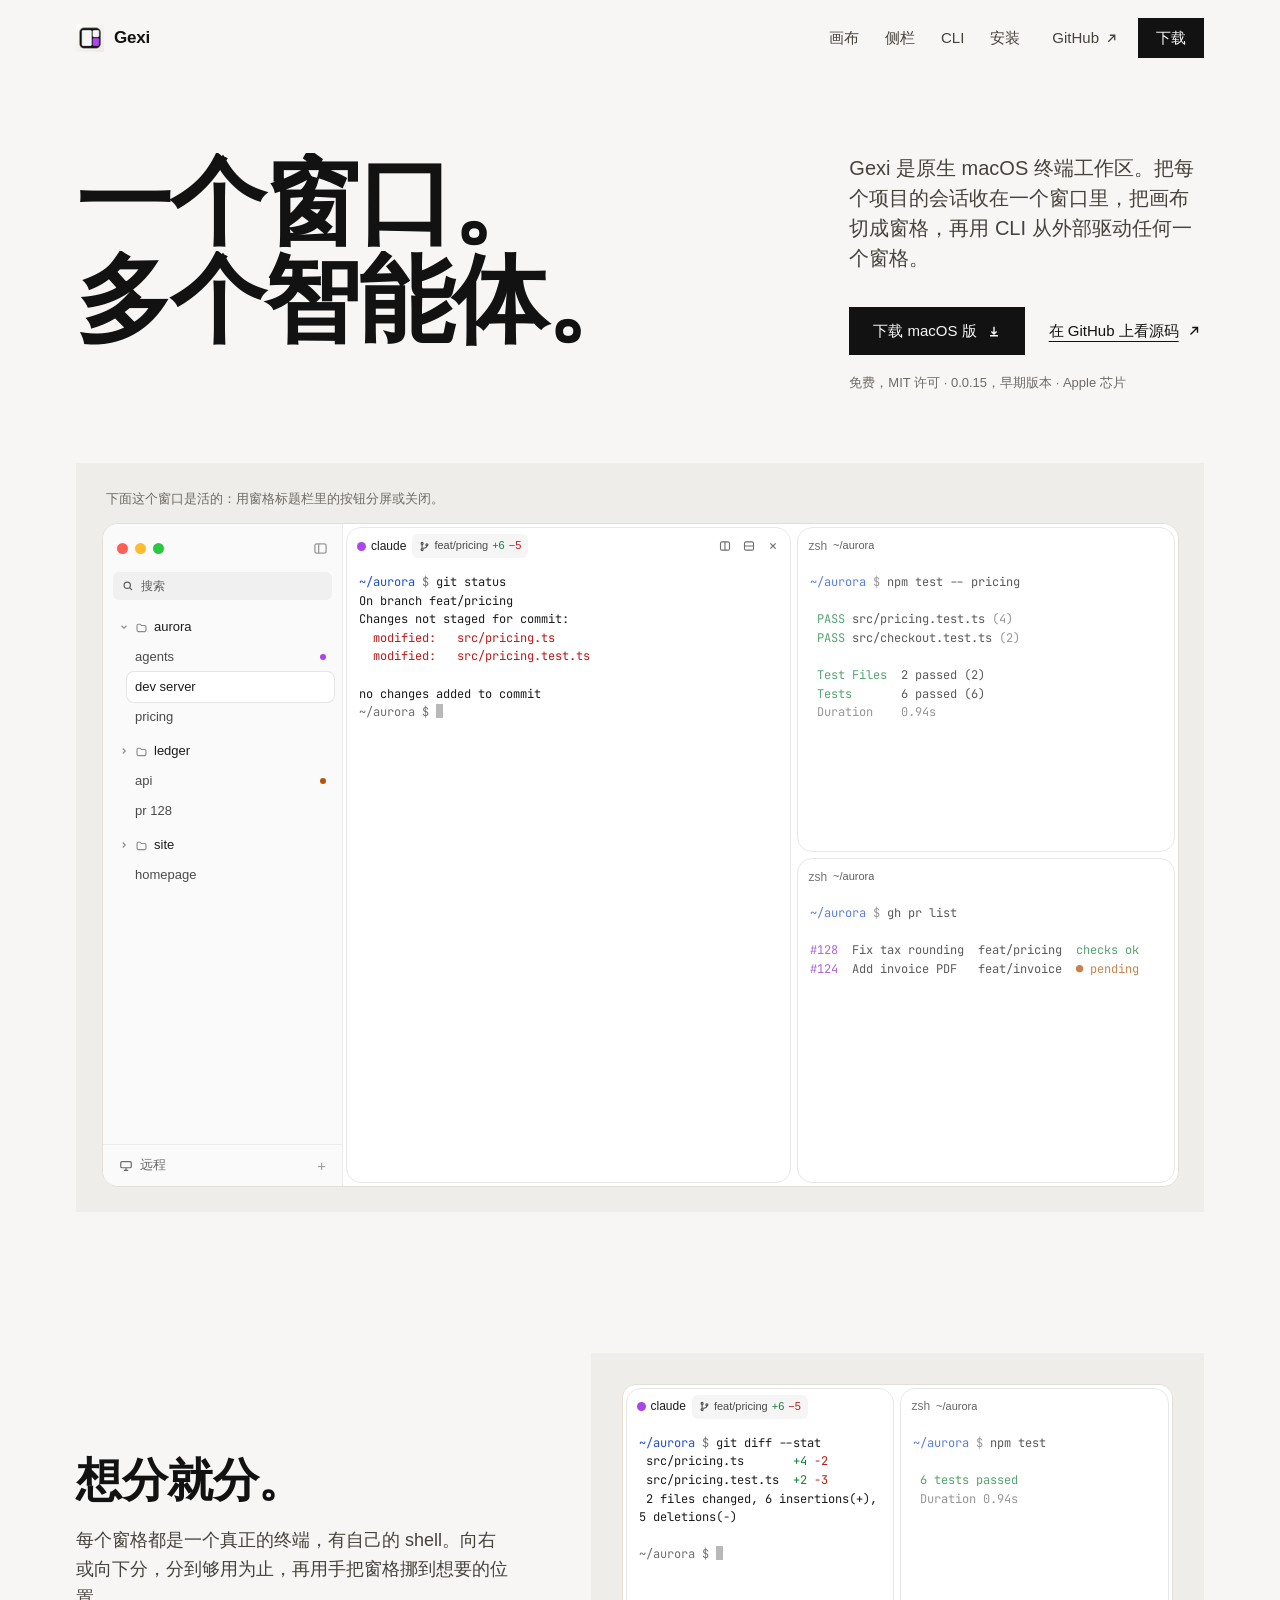
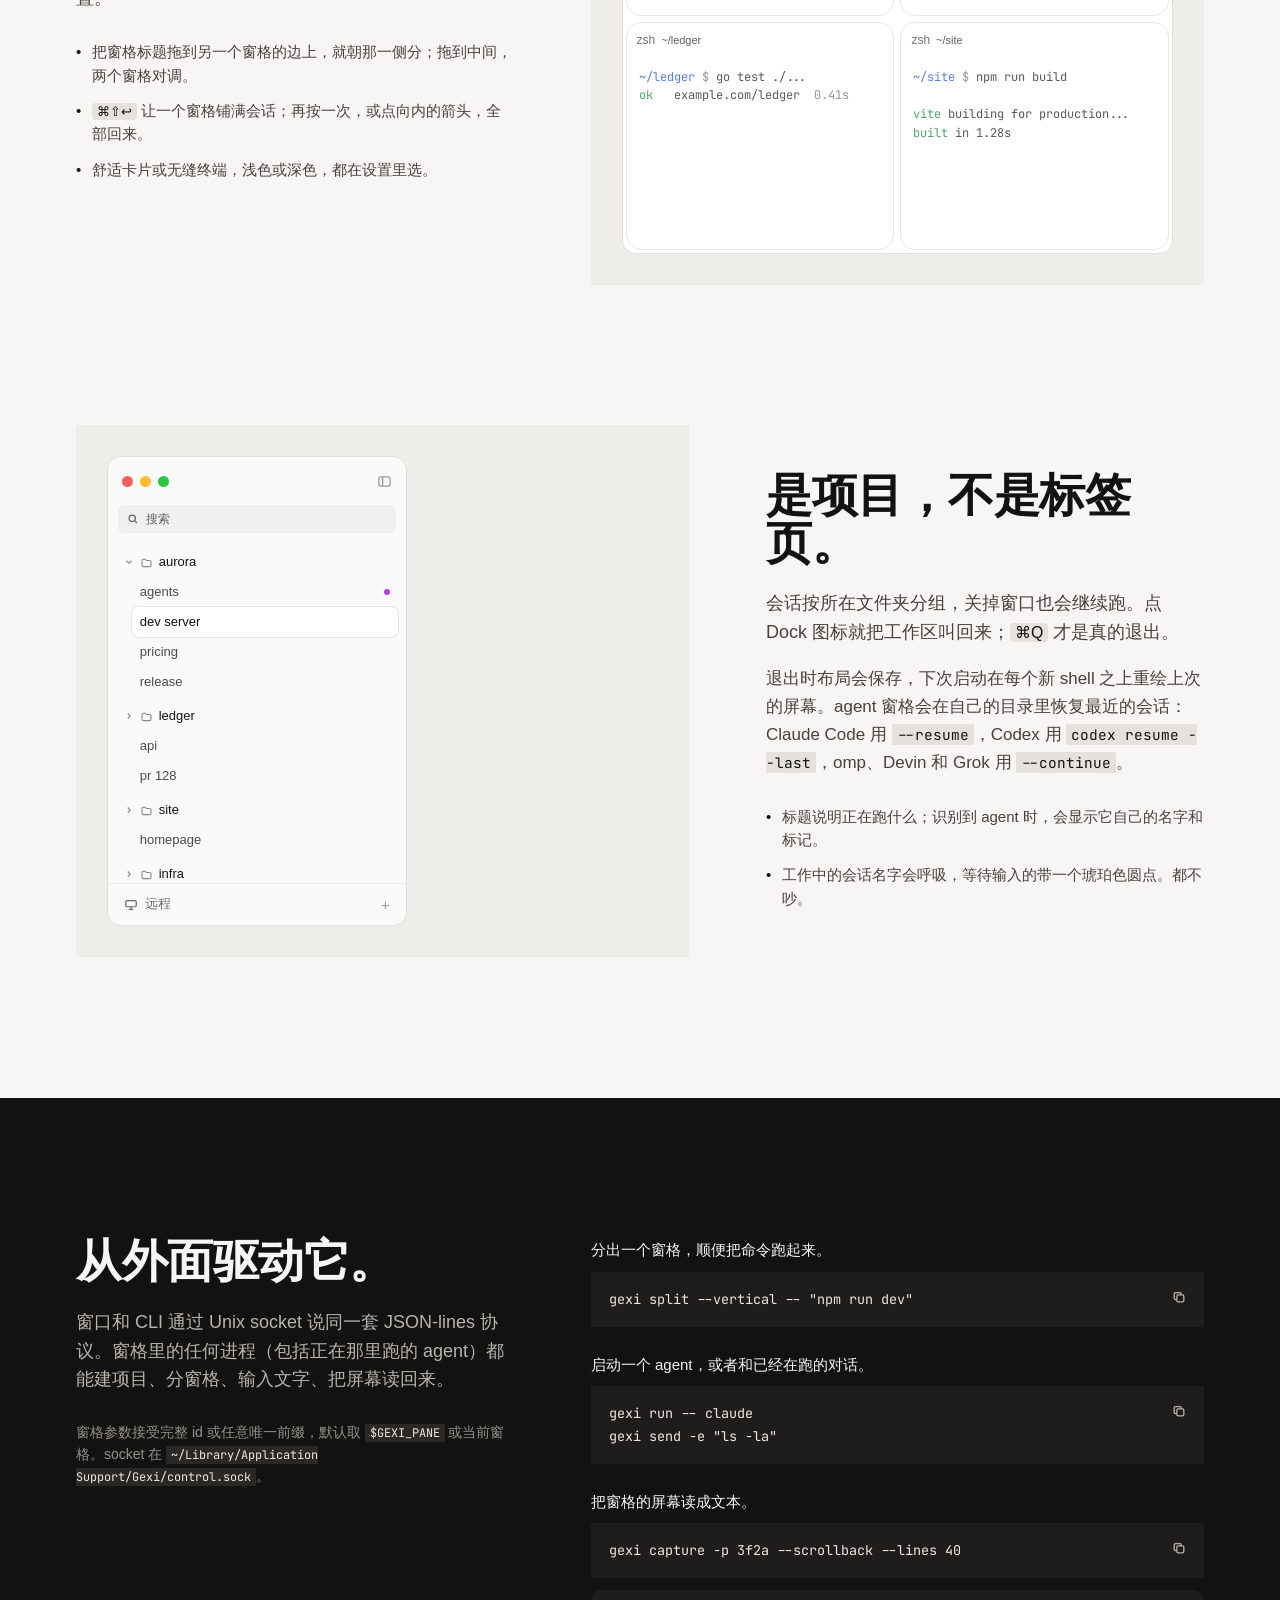
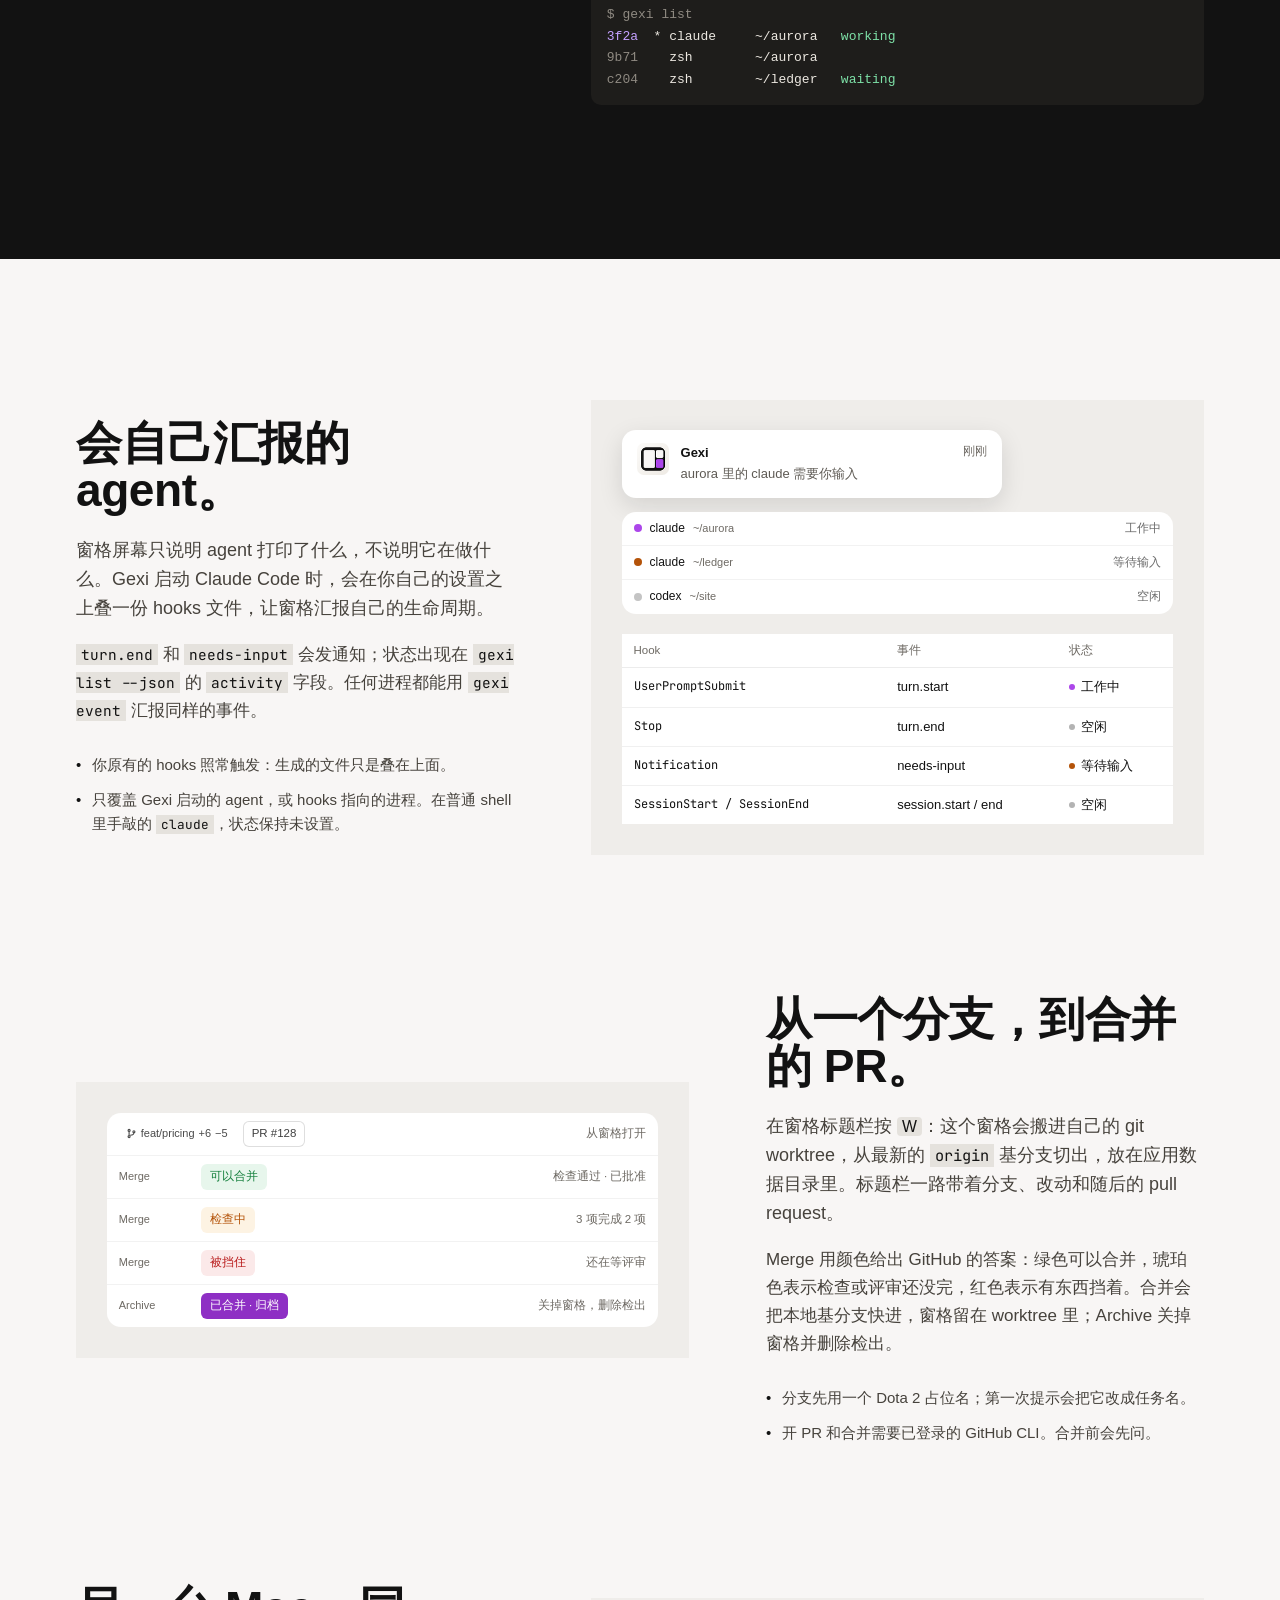
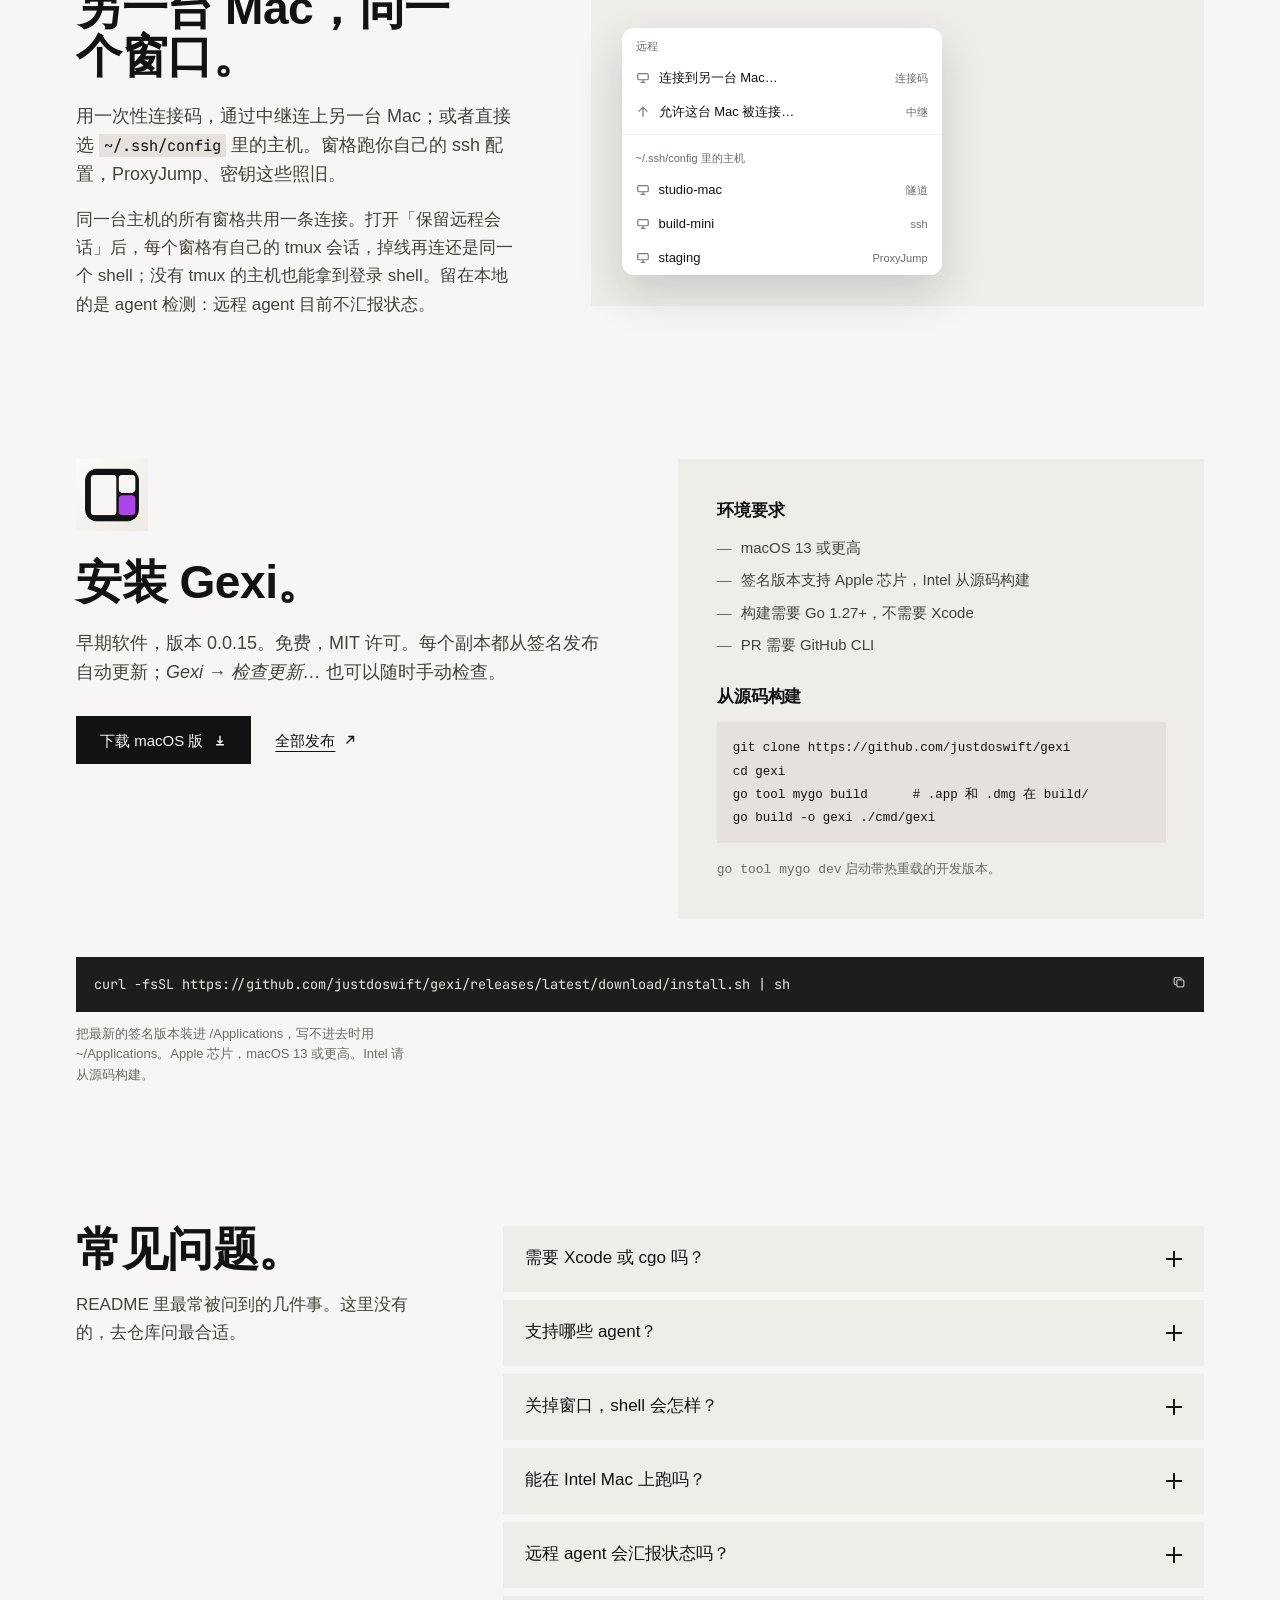
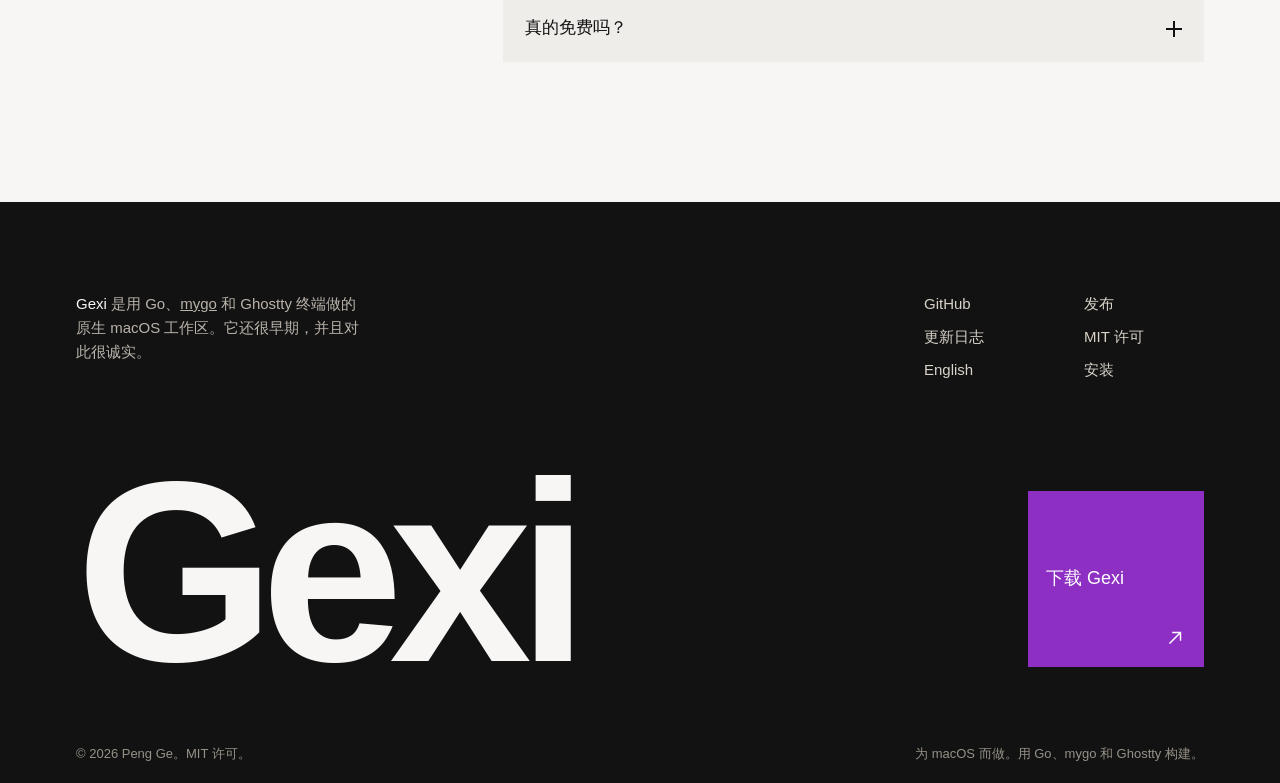
==== commit cf9f4e42: "Merge main into the auto-commit branch Keep both changelog entries and the archive tests from main. " ====
--- a/docs/zh/index.html
+++ b/docs/zh/index.html
@@ -3,14 +3,14 @@
 <head>
 <meta charset="utf-8">
 <meta name="viewport" content="width=device-width, initial-scale=1">
-<title>gexi — 一个窗口，多个智能体</title>
-<meta name="description" content="gexi 是原生 macOS 终端工作区：把项目与会话收在一个窗口里，终端任意嵌套分屏，CLI 可以从外部驱动每一个窗格。">
+<title>Gexi — 一个窗口，多个智能体</title>
+<meta name="description" content="Gexi 是原生 macOS 终端工作区：把项目与会话收在一个窗口里，终端任意嵌套分屏，CLI 可以从外部驱动每一个窗格。">
 <link rel="canonical" href="https://justdoswift.github.io/gexi/zh/">
 <link rel="alternate" hreflang="en" href="https://justdoswift.github.io/gexi/">
 <link rel="alternate" hreflang="zh-Hans" href="https://justdoswift.github.io/gexi/zh/">
 <link rel="alternate" hreflang="x-default" href="https://justdoswift.github.io/gexi/">
 <meta property="og:type" content="website">
-<meta property="og:title" content="gexi — 一个窗口，多个智能体">
+<meta property="og:title" content="Gexi — 一个窗口，多个智能体">
 <meta property="og:description" content="原生 macOS 终端工作区。分屏、按项目分组的会话、agent 事件，以及一个能驱动整个窗口的 CLI。">
 <meta property="og:url" content="https://justdoswift.github.io/gexi/zh/">
 <meta property="og:image" content="https://justdoswift.github.io/gexi/assets/og.png">
@@ -24,7 +24,7 @@
 <link rel="stylesheet" href="../assets/site.css">
 <script>document.documentElement.classList.add('js');</script>
 <script type="application/ld+json">
-{"@context":"https://schema.org","@type":"SoftwareApplication","name":"gexi","operatingSystem":"macOS 13 or later","applicationCategory":"DeveloperApplication","offers":{"@type":"Offer","price":"0","priceCurrency":"USD"},"license":"https://opensource.org/licenses/MIT","url":"https://justdoswift.github.io/gexi/zh/","downloadUrl":"https://github.com/justdoswift/gexi/releases/latest"}
+{"@context":"https://schema.org","@type":"SoftwareApplication","name":"Gexi","operatingSystem":"macOS 13 or later","applicationCategory":"DeveloperApplication","offers":{"@type":"Offer","price":"0","priceCurrency":"USD"},"license":"https://opensource.org/licenses/MIT","url":"https://justdoswift.github.io/gexi/zh/","downloadUrl":"https://github.com/justdoswift/gexi/releases/latest"}
 </script>
 </head>
 <body>
@@ -32,7 +32,7 @@
 
 <header class="nav">
   <div class="wrap nav-inner">
-    <a class="brand" href="../index.html"><img src="../assets/gexi-icon-32.png" width="28" height="28" alt=""><span>gexi</span></a>
+    <a class="brand" href="../index.html"><img src="../assets/gexi-icon-32.png" width="28" height="28" alt=""><span>Gexi</span></a>
     <nav class="nav-links" aria-label="主导航">
       <a href="#canvas">画布</a>
       <a href="#sidebar">侧栏</a>
@@ -52,7 +52,7 @@
     <div class="hero-top">
       <h1 id="title"><span class="line"><span>一个窗口。</span></span><span class="line"><span>多个智能体。</span></span></h1>
       <div class="hero-aside">
-        <p class="hero-sub">gexi 是原生 macOS 终端工作区。把每个项目的会话收在一个窗口里，把画布切成窗格，再用 CLI 从外部驱动任何一个窗格。</p>
+        <p class="hero-sub">Gexi 是原生 macOS 终端工作区。把每个项目的会话收在一个窗口里，把画布切成窗格，再用 CLI 从外部驱动任何一个窗格。</p>
         <div class="hero-cta">
           <a class="btn" href="https://github.com/justdoswift/gexi/releases/latest">下载 macOS 版<svg viewBox="0 0 16 16" fill="none" stroke="currentColor" stroke-width="1.6" aria-hidden="true"><path d="M8 3v8M5 8.5 8 11.5l3-3M3.5 13.5h9"/></svg></a>
           <a class="link-arrow" href="https://github.com/justdoswift/gexi">在 GitHub 上看源码<svg viewBox="0 0 16 16" fill="none" stroke="currentColor" stroke-width="1.6" aria-hidden="true"><path d="M4 12 12 4M6 4h6v6"/></svg></a>
@@ -63,7 +63,7 @@
 
     <div class="stage">
       <p class="stage-hint">下面这个窗口是活的：用窗格标题栏里的按钮分屏或关闭。</p>
-      <div class="app hero-window" data-ui aria-label="一个 gexi 窗口，里面有三个窗格">
+      <div class="app hero-window" data-ui aria-label="一个 Gexi 窗口，里面有三个窗格">
         <div class="app-side">
           <div class="side-chrome">
             <span class="lights" aria-hidden="true"><i></i><i></i><i></i></span>
@@ -239,7 +239,7 @@
       </div>
       <div data-reveal style="--d:90ms">
         <div class="panel">
-          <div class="side-card" data-ui aria-label="gexi 的侧栏">
+          <div class="side-card" data-ui aria-label="Gexi 的侧栏">
             <div class="app-side">
               <div class="side-chrome">
                 <span class="lights" aria-hidden="true"><i></i><i></i><i></i></span>
@@ -282,7 +282,7 @@
         <div data-reveal>
           <h2>从外面驱动它。</h2>
           <p class="lead">窗口和 CLI 通过 Unix socket 说同一套 JSON-lines 协议。窗格里的任何进程（包括正在那里跑的 agent）都能建项目、分窗格、输入文字、把屏幕读回来。</p>
-          <p class="cli-note">窗格参数接受完整 id 或任意唯一前缀，默认取 <code>$GEXI_PANE</code> 或当前窗格。socket 在 <code>~/Library/Application Support/gexi/control.sock</code>。</p>
+          <p class="cli-note">窗格参数接受完整 id 或任意唯一前缀，默认取 <code>$GEXI_PANE</code> 或当前窗格。socket 在 <code>~/Library/Application Support/Gexi/control.sock</code>。</p>
         </div>
         <div class="cli-steps" data-reveal style="--d:90ms">
           <div class="cli-step">
@@ -311,11 +311,11 @@
     <div class="split">
       <div class="split-copy" data-reveal>
         <h2>会自己汇报的 agent。</h2>
-        <p class="lead">窗格屏幕只说明 agent 打印了什么，不说明它在做什么。gexi 启动 Claude Code 时，会在你自己的设置之上叠一份 hooks 文件，让窗格汇报自己的生命周期。</p>
+        <p class="lead">窗格屏幕只说明 agent 打印了什么，不说明它在做什么。Gexi 启动 Claude Code 时，会在你自己的设置之上叠一份 hooks 文件，让窗格汇报自己的生命周期。</p>
         <p class="body"><code>turn.end</code> 和 <code>needs-input</code> 会发通知；状态出现在 <code>gexi list --json</code> 的 <code>activity</code> 字段。任何进程都能用 <code>gexi event</code> 汇报同样的事件。</p>
         <ul class="feature-points">
           <li>你原有的 hooks 照常触发：生成的文件只是叠在上面。</li>
-          <li>只覆盖 gexi 启动的 agent，或 hooks 指向的进程。在普通 shell 里手敲的 <code>claude</code>，状态保持未设置。</li>
+          <li>只覆盖 Gexi 启动的 agent，或 hooks 指向的进程。在普通 shell 里手敲的 <code>claude</code>，状态保持未设置。</li>
         </ul>
       </div>
       <div data-reveal style="--d:90ms">
@@ -323,7 +323,7 @@
           <div class="notif" data-ui aria-label="来自窗格的一条通知">
             <img src="../assets/gexi-icon-60.png" width="32" height="32" alt="">
             <div>
-              <div class="notif-title">gexi</div>
+              <div class="notif-title">Gexi</div>
               <div class="notif-body">aurora 里的 claude 需要你输入</div>
             </div>
             <span class="notif-time">刚刚</span>
@@ -420,9 +420,9 @@
   <section class="section wrap" id="install">
     <div class="install-grid">
       <div data-reveal>
-        <img class="install-icon" src="../assets/gexi-icon-256.png" width="72" height="72" alt="gexi 应用图标">
-        <h2>安装 gexi。</h2>
-        <p class="lead">早期软件，版本 0.0.15。免费，MIT 许可。每个副本都从签名发布自动更新；<em>gexi → 检查更新…</em> 也可以随时手动检查。</p>
+        <img class="install-icon" src="../assets/gexi-icon-256.png" width="72" height="72" alt="Gexi 应用图标">
+        <h2>安装 Gexi。</h2>
+        <p class="lead">早期软件，版本 0.0.15。免费，MIT 许可。每个副本都从签名发布自动更新；<em>Gexi → 检查更新…</em> 也可以随时手动检查。</p>
         <div class="install-actions">
           <a class="btn" href="https://github.com/justdoswift/gexi/releases/latest">下载 macOS 版<svg viewBox="0 0 16 16" fill="none" stroke="currentColor" stroke-width="1.6" aria-hidden="true"><path d="M8 3v8M5 8.5 8 11.5l3-3M3.5 13.5h9"/></svg></a>
           <a class="link-arrow" href="https://github.com/justdoswift/gexi/releases">全部发布<svg viewBox="0 0 16 16" fill="none" stroke="currentColor" stroke-width="1.6" aria-hidden="true"><path d="M4 12 12 4M6 4h6v6"/></svg></a>
@@ -475,11 +475,11 @@
           </details>
           <details class="qa" name="faq">
             <summary>远程 agent 会汇报状态吗？<span class="sign" aria-hidden="true"></span></summary>
-            <div class="answer">还不会。gexi 看到的是 ssh 进程，不是远端的 agent，所以远程 <code>claude</code> 不会汇报工作或等待。远程窗格的其他部分和本地一样。</div>
+            <div class="answer">还不会。Gexi 看到的是 ssh 进程，不是远端的 agent，所以远程 <code>claude</code> 不会汇报工作或等待。远程窗格的其他部分和本地一样。</div>
           </details>
           <details class="qa" name="faq">
             <summary>真的免费吗？<span class="sign" aria-hidden="true"></span></summary>
-            <div class="answer">是的。gexi 是 MIT 许可，源码在 <a href="https://github.com/justdoswift/gexi">GitHub</a>。没有账号、没有遥测、没有付费版。</div>
+            <div class="answer">是的。Gexi 是 MIT 许可，源码在 <a href="https://github.com/justdoswift/gexi">GitHub</a>。没有账号、没有遥测、没有付费版。</div>
           </details>
         </div>
       </div>
@@ -491,7 +491,7 @@
 <footer class="footer">
   <div class="wrap">
     <div class="footer-top">
-      <p class="footer-note"><strong>gexi</strong> 是用 Go、<a href="https://mygo.egoist.dev">mygo</a> 和 Ghostty 终端做的原生 macOS 工作区。它还很早期，并且对此很诚实。</p>
+      <p class="footer-note"><strong>Gexi</strong> 是用 Go、<a href="https://mygo.egoist.dev">mygo</a> 和 Ghostty 终端做的原生 macOS 工作区。它还很早期，并且对此很诚实。</p>
       <nav class="footer-nav" aria-label="页脚">
         <a href="https://github.com/justdoswift/gexi">GitHub</a>
         <a href="https://github.com/justdoswift/gexi/releases">发布</a>
@@ -502,8 +502,8 @@
       </nav>
     </div>
     <div class="footer-mark">
-      <span class="word" aria-hidden="true">gexi</span>
-      <a class="footer-get" href="https://github.com/justdoswift/gexi/releases/latest">下载 gexi<svg viewBox="0 0 24 24" fill="none" stroke="currentColor" stroke-width="1.6" aria-hidden="true"><path d="M6 18 18 6M9 6h9v9"/></svg></a>
+      <span class="word" aria-hidden="true">Gexi</span>
+      <a class="footer-get" href="https://github.com/justdoswift/gexi/releases/latest">下载 Gexi<svg viewBox="0 0 24 24" fill="none" stroke="currentColor" stroke-width="1.6" aria-hidden="true"><path d="M6 18 18 6M9 6h9v9"/></svg></a>
     </div>
     <div class="footer-bottom">
       <span>© 2026 Peng Ge。MIT 许可。</span>
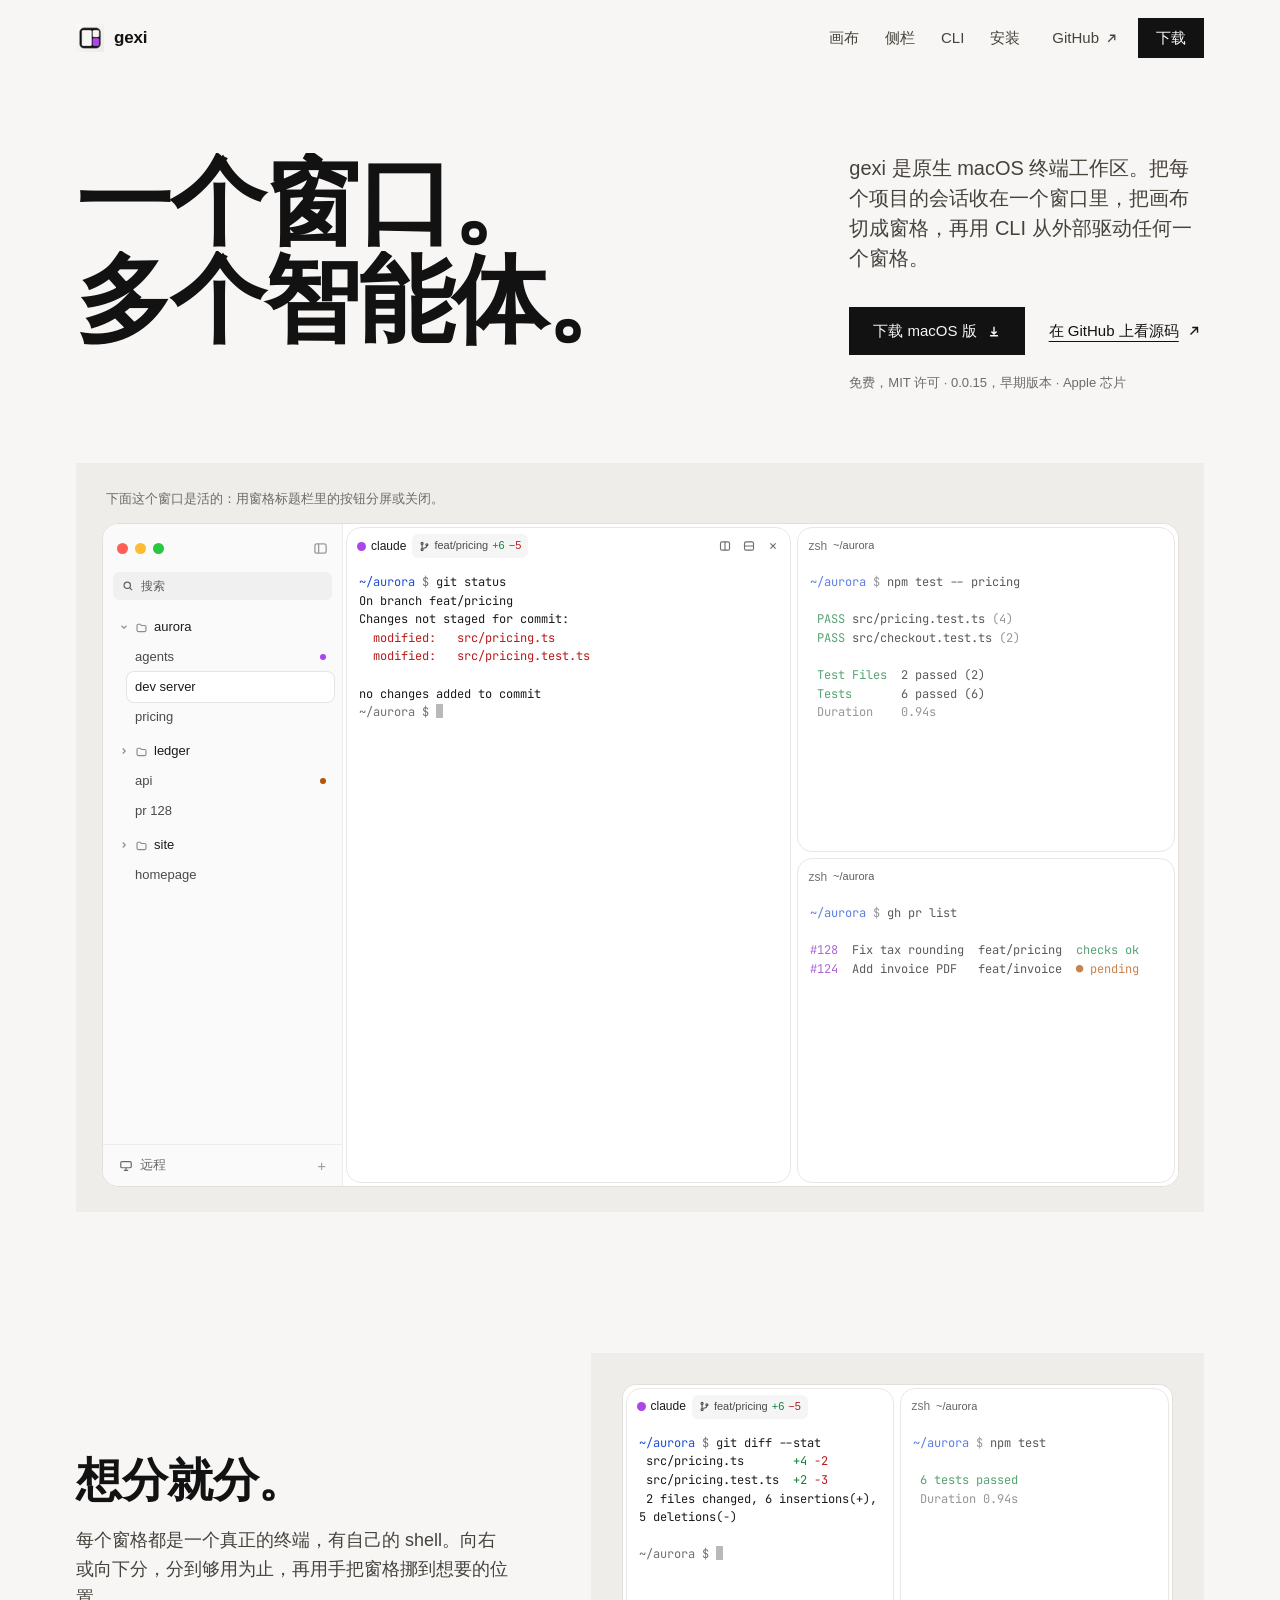
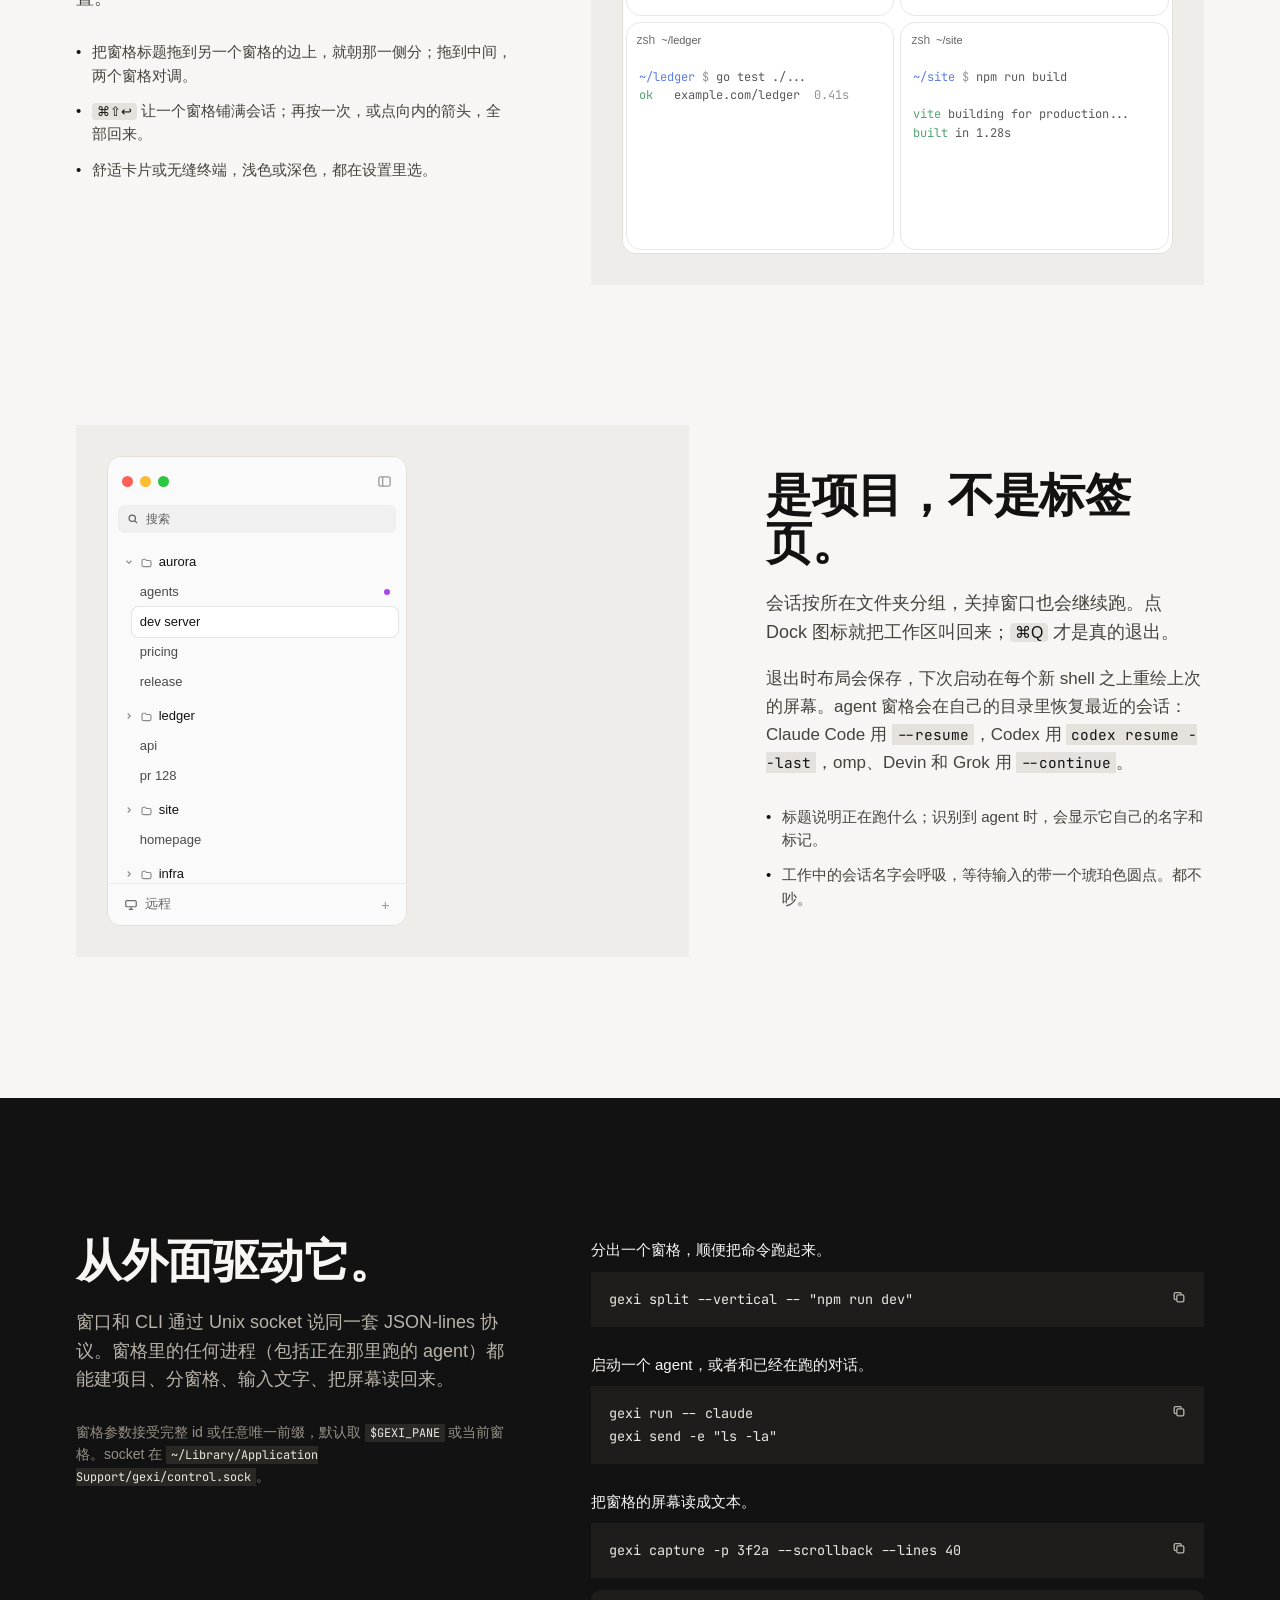
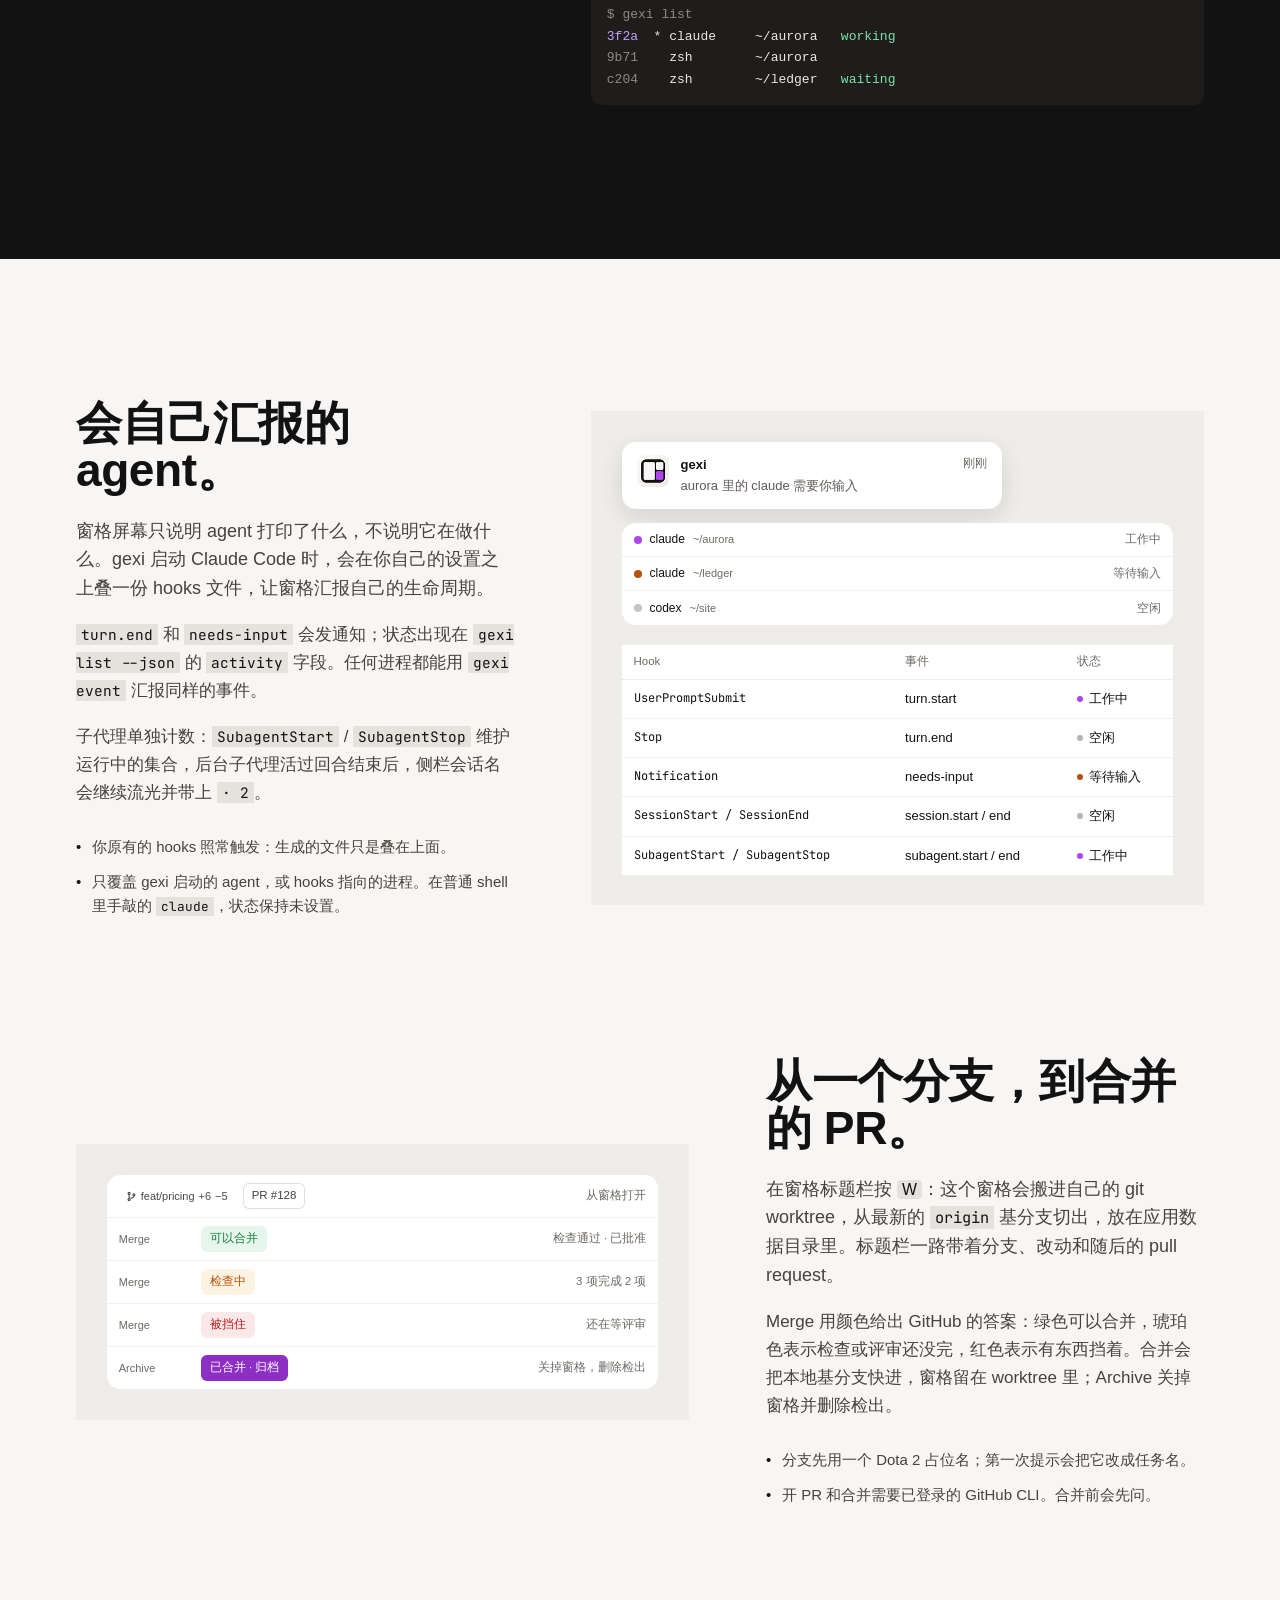
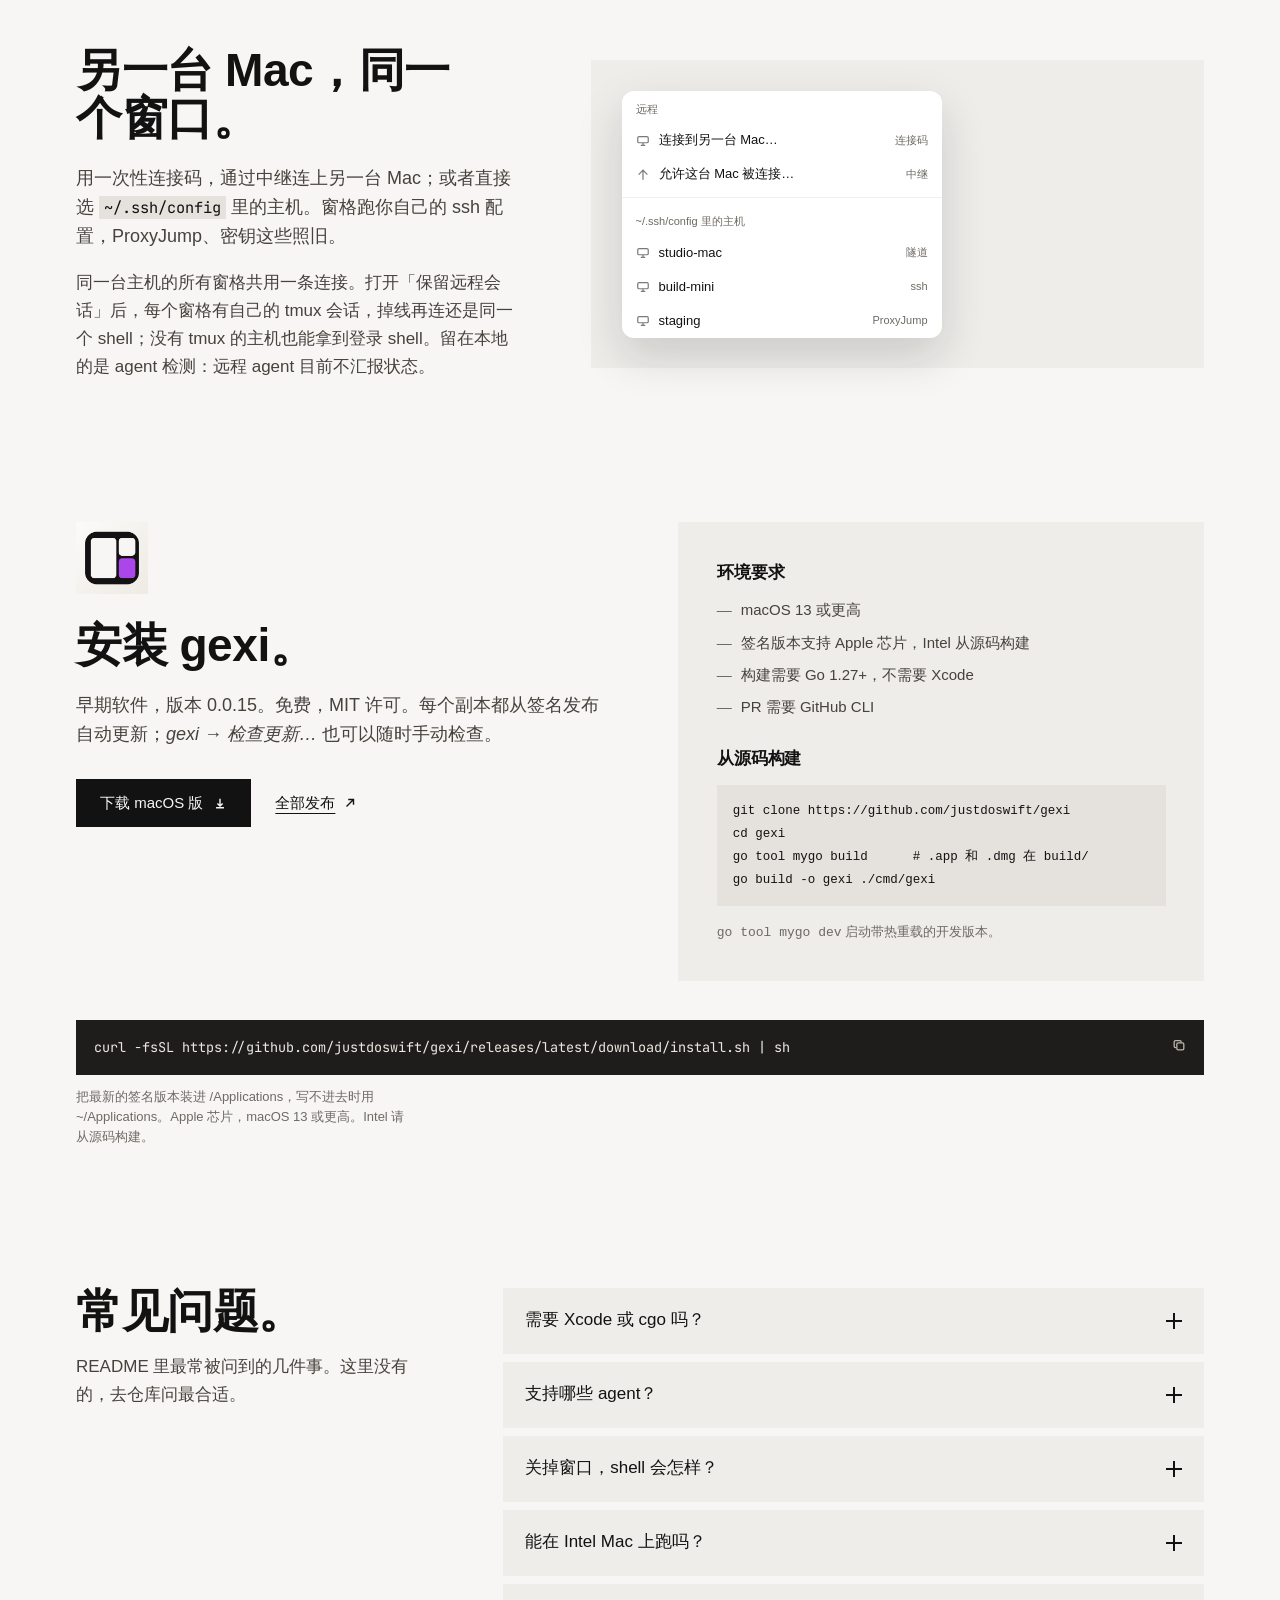
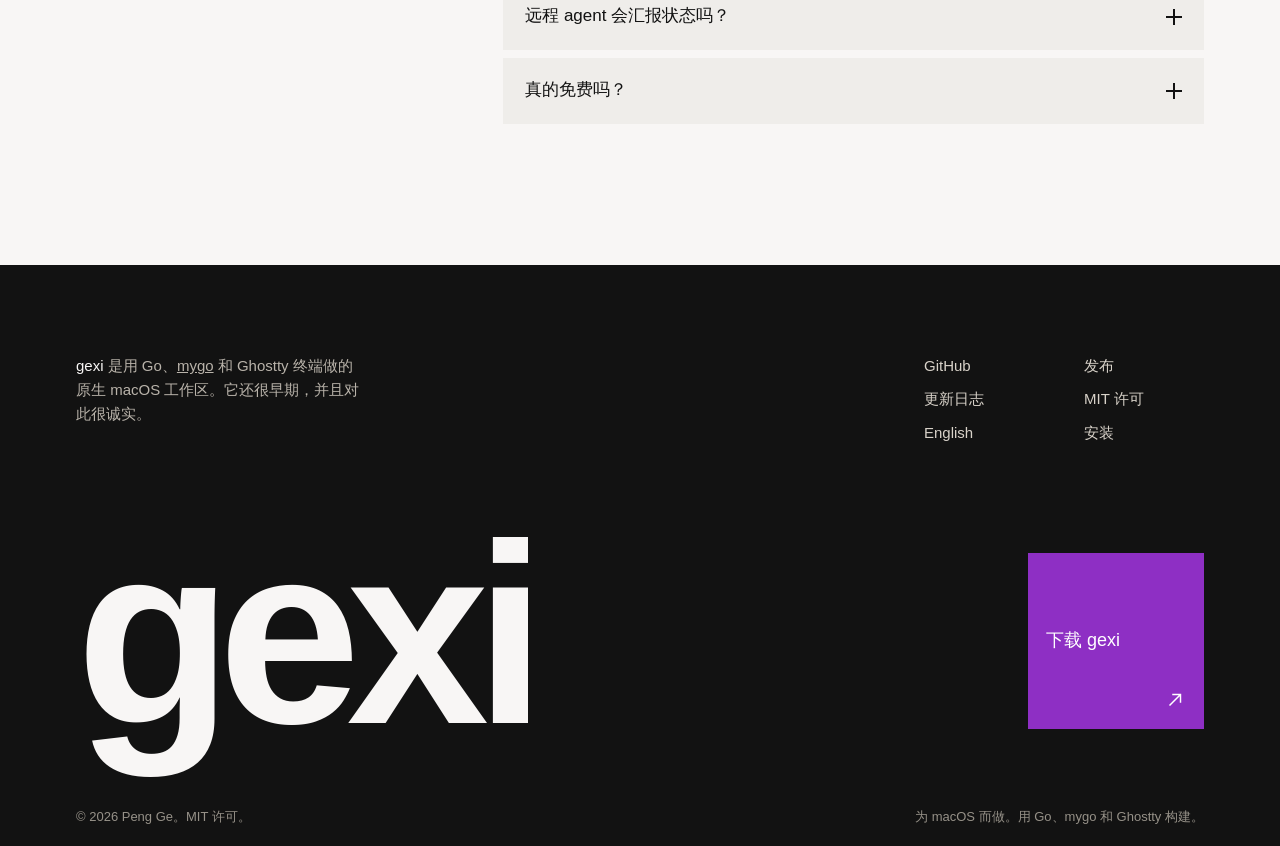
==== commit 4490ae83: "Track running subagents per pane and show count in sidebar" ====
--- a/docs/zh/index.html
+++ b/docs/zh/index.html
@@ -3,14 +3,14 @@
 <head>
 <meta charset="utf-8">
 <meta name="viewport" content="width=device-width, initial-scale=1">
-<title>Gexi — 一个窗口，多个智能体</title>
-<meta name="description" content="Gexi 是原生 macOS 终端工作区：把项目与会话收在一个窗口里，终端任意嵌套分屏，CLI 可以从外部驱动每一个窗格。">
+<title>gexi — 一个窗口，多个智能体</title>
+<meta name="description" content="gexi 是原生 macOS 终端工作区：把项目与会话收在一个窗口里，终端任意嵌套分屏，CLI 可以从外部驱动每一个窗格。">
 <link rel="canonical" href="https://justdoswift.github.io/gexi/zh/">
 <link rel="alternate" hreflang="en" href="https://justdoswift.github.io/gexi/">
 <link rel="alternate" hreflang="zh-Hans" href="https://justdoswift.github.io/gexi/zh/">
 <link rel="alternate" hreflang="x-default" href="https://justdoswift.github.io/gexi/">
 <meta property="og:type" content="website">
-<meta property="og:title" content="Gexi — 一个窗口，多个智能体">
+<meta property="og:title" content="gexi — 一个窗口，多个智能体">
 <meta property="og:description" content="原生 macOS 终端工作区。分屏、按项目分组的会话、agent 事件，以及一个能驱动整个窗口的 CLI。">
 <meta property="og:url" content="https://justdoswift.github.io/gexi/zh/">
 <meta property="og:image" content="https://justdoswift.github.io/gexi/assets/og.png">
@@ -24,7 +24,7 @@
 <link rel="stylesheet" href="../assets/site.css">
 <script>document.documentElement.classList.add('js');</script>
 <script type="application/ld+json">
-{"@context":"https://schema.org","@type":"SoftwareApplication","name":"Gexi","operatingSystem":"macOS 13 or later","applicationCategory":"DeveloperApplication","offers":{"@type":"Offer","price":"0","priceCurrency":"USD"},"license":"https://opensource.org/licenses/MIT","url":"https://justdoswift.github.io/gexi/zh/","downloadUrl":"https://github.com/justdoswift/gexi/releases/latest"}
+{"@context":"https://schema.org","@type":"SoftwareApplication","name":"gexi","operatingSystem":"macOS 13 or later","applicationCategory":"DeveloperApplication","offers":{"@type":"Offer","price":"0","priceCurrency":"USD"},"license":"https://opensource.org/licenses/MIT","url":"https://justdoswift.github.io/gexi/zh/","downloadUrl":"https://github.com/justdoswift/gexi/releases/latest"}
 </script>
 </head>
 <body>
@@ -32,7 +32,7 @@
 
 <header class="nav">
   <div class="wrap nav-inner">
-    <a class="brand" href="../index.html"><img src="../assets/gexi-icon-32.png" width="28" height="28" alt=""><span>Gexi</span></a>
+    <a class="brand" href="../index.html"><img src="../assets/gexi-icon-32.png" width="28" height="28" alt=""><span>gexi</span></a>
     <nav class="nav-links" aria-label="主导航">
       <a href="#canvas">画布</a>
       <a href="#sidebar">侧栏</a>
@@ -52,7 +52,7 @@
     <div class="hero-top">
       <h1 id="title"><span class="line"><span>一个窗口。</span></span><span class="line"><span>多个智能体。</span></span></h1>
       <div class="hero-aside">
-        <p class="hero-sub">Gexi 是原生 macOS 终端工作区。把每个项目的会话收在一个窗口里，把画布切成窗格，再用 CLI 从外部驱动任何一个窗格。</p>
+        <p class="hero-sub">gexi 是原生 macOS 终端工作区。把每个项目的会话收在一个窗口里，把画布切成窗格，再用 CLI 从外部驱动任何一个窗格。</p>
         <div class="hero-cta">
           <a class="btn" href="https://github.com/justdoswift/gexi/releases/latest">下载 macOS 版<svg viewBox="0 0 16 16" fill="none" stroke="currentColor" stroke-width="1.6" aria-hidden="true"><path d="M8 3v8M5 8.5 8 11.5l3-3M3.5 13.5h9"/></svg></a>
           <a class="link-arrow" href="https://github.com/justdoswift/gexi">在 GitHub 上看源码<svg viewBox="0 0 16 16" fill="none" stroke="currentColor" stroke-width="1.6" aria-hidden="true"><path d="M4 12 12 4M6 4h6v6"/></svg></a>
@@ -63,7 +63,7 @@
 
     <div class="stage">
       <p class="stage-hint">下面这个窗口是活的：用窗格标题栏里的按钮分屏或关闭。</p>
-      <div class="app hero-window" data-ui aria-label="一个 Gexi 窗口，里面有三个窗格">
+      <div class="app hero-window" data-ui aria-label="一个 gexi 窗口，里面有三个窗格">
         <div class="app-side">
           <div class="side-chrome">
             <span class="lights" aria-hidden="true"><i></i><i></i><i></i></span>
@@ -239,7 +239,7 @@
       </div>
       <div data-reveal style="--d:90ms">
         <div class="panel">
-          <div class="side-card" data-ui aria-label="Gexi 的侧栏">
+          <div class="side-card" data-ui aria-label="gexi 的侧栏">
             <div class="app-side">
               <div class="side-chrome">
                 <span class="lights" aria-hidden="true"><i></i><i></i><i></i></span>
@@ -282,7 +282,7 @@
         <div data-reveal>
           <h2>从外面驱动它。</h2>
           <p class="lead">窗口和 CLI 通过 Unix socket 说同一套 JSON-lines 协议。窗格里的任何进程（包括正在那里跑的 agent）都能建项目、分窗格、输入文字、把屏幕读回来。</p>
-          <p class="cli-note">窗格参数接受完整 id 或任意唯一前缀，默认取 <code>$GEXI_PANE</code> 或当前窗格。socket 在 <code>~/Library/Application Support/Gexi/control.sock</code>。</p>
+          <p class="cli-note">窗格参数接受完整 id 或任意唯一前缀，默认取 <code>$GEXI_PANE</code> 或当前窗格。socket 在 <code>~/Library/Application Support/gexi/control.sock</code>。</p>
         </div>
         <div class="cli-steps" data-reveal style="--d:90ms">
           <div class="cli-step">
@@ -311,11 +311,12 @@
     <div class="split">
       <div class="split-copy" data-reveal>
         <h2>会自己汇报的 agent。</h2>
-        <p class="lead">窗格屏幕只说明 agent 打印了什么，不说明它在做什么。Gexi 启动 Claude Code 时，会在你自己的设置之上叠一份 hooks 文件，让窗格汇报自己的生命周期。</p>
+        <p class="lead">窗格屏幕只说明 agent 打印了什么，不说明它在做什么。gexi 启动 Claude Code 时，会在你自己的设置之上叠一份 hooks 文件，让窗格汇报自己的生命周期。</p>
         <p class="body"><code>turn.end</code> 和 <code>needs-input</code> 会发通知；状态出现在 <code>gexi list --json</code> 的 <code>activity</code> 字段。任何进程都能用 <code>gexi event</code> 汇报同样的事件。</p>
+        <p class="body">子代理单独计数：<code>SubagentStart</code> / <code>SubagentStop</code> 维护运行中的集合，后台子代理活过回合结束后，侧栏会话名会继续流光并带上 <code>· 2</code>。</p>
         <ul class="feature-points">
           <li>你原有的 hooks 照常触发：生成的文件只是叠在上面。</li>
-          <li>只覆盖 Gexi 启动的 agent，或 hooks 指向的进程。在普通 shell 里手敲的 <code>claude</code>，状态保持未设置。</li>
+          <li>只覆盖 gexi 启动的 agent，或 hooks 指向的进程。在普通 shell 里手敲的 <code>claude</code>，状态保持未设置。</li>
         </ul>
       </div>
       <div data-reveal style="--d:90ms">
@@ -323,7 +324,7 @@
           <div class="notif" data-ui aria-label="来自窗格的一条通知">
             <img src="../assets/gexi-icon-60.png" width="32" height="32" alt="">
             <div>
-              <div class="notif-title">Gexi</div>
+              <div class="notif-title">gexi</div>
               <div class="notif-body">aurora 里的 claude 需要你输入</div>
             </div>
             <span class="notif-time">刚刚</span>
@@ -341,6 +342,7 @@
               <tr><td><code>Stop</code></td><td>turn.end</td><td class="state state--idle"><i></i>空闲</td></tr>
               <tr><td><code>Notification</code></td><td>needs-input</td><td class="state state--wait"><i></i>等待输入</td></tr>
               <tr><td><code>SessionStart / SessionEnd</code></td><td>session.start / end</td><td class="state state--idle"><i></i>空闲</td></tr>
+              <tr><td><code>SubagentStart / SubagentStop</code></td><td>subagent.start / end</td><td class="state state--work"><i></i>工作中</td></tr>
             </tbody>
           </table>
         </div>
@@ -420,9 +422,9 @@
   <section class="section wrap" id="install">
     <div class="install-grid">
       <div data-reveal>
-        <img class="install-icon" src="../assets/gexi-icon-256.png" width="72" height="72" alt="Gexi 应用图标">
-        <h2>安装 Gexi。</h2>
-        <p class="lead">早期软件，版本 0.0.15。免费，MIT 许可。每个副本都从签名发布自动更新；<em>Gexi → 检查更新…</em> 也可以随时手动检查。</p>
+        <img class="install-icon" src="../assets/gexi-icon-256.png" width="72" height="72" alt="gexi 应用图标">
+        <h2>安装 gexi。</h2>
+        <p class="lead">早期软件，版本 0.0.15。免费，MIT 许可。每个副本都从签名发布自动更新；<em>gexi → 检查更新…</em> 也可以随时手动检查。</p>
         <div class="install-actions">
           <a class="btn" href="https://github.com/justdoswift/gexi/releases/latest">下载 macOS 版<svg viewBox="0 0 16 16" fill="none" stroke="currentColor" stroke-width="1.6" aria-hidden="true"><path d="M8 3v8M5 8.5 8 11.5l3-3M3.5 13.5h9"/></svg></a>
           <a class="link-arrow" href="https://github.com/justdoswift/gexi/releases">全部发布<svg viewBox="0 0 16 16" fill="none" stroke="currentColor" stroke-width="1.6" aria-hidden="true"><path d="M4 12 12 4M6 4h6v6"/></svg></a>
@@ -475,11 +477,11 @@
           </details>
           <details class="qa" name="faq">
             <summary>远程 agent 会汇报状态吗？<span class="sign" aria-hidden="true"></span></summary>
-            <div class="answer">还不会。Gexi 看到的是 ssh 进程，不是远端的 agent，所以远程 <code>claude</code> 不会汇报工作或等待。远程窗格的其他部分和本地一样。</div>
+            <div class="answer">还不会。gexi 看到的是 ssh 进程，不是远端的 agent，所以远程 <code>claude</code> 不会汇报工作或等待。远程窗格的其他部分和本地一样。</div>
           </details>
           <details class="qa" name="faq">
             <summary>真的免费吗？<span class="sign" aria-hidden="true"></span></summary>
-            <div class="answer">是的。Gexi 是 MIT 许可，源码在 <a href="https://github.com/justdoswift/gexi">GitHub</a>。没有账号、没有遥测、没有付费版。</div>
+            <div class="answer">是的。gexi 是 MIT 许可，源码在 <a href="https://github.com/justdoswift/gexi">GitHub</a>。没有账号、没有遥测、没有付费版。</div>
           </details>
         </div>
       </div>
@@ -491,7 +493,7 @@
 <footer class="footer">
   <div class="wrap">
     <div class="footer-top">
-      <p class="footer-note"><strong>Gexi</strong> 是用 Go、<a href="https://mygo.egoist.dev">mygo</a> 和 Ghostty 终端做的原生 macOS 工作区。它还很早期，并且对此很诚实。</p>
+      <p class="footer-note"><strong>gexi</strong> 是用 Go、<a href="https://mygo.egoist.dev">mygo</a> 和 Ghostty 终端做的原生 macOS 工作区。它还很早期，并且对此很诚实。</p>
       <nav class="footer-nav" aria-label="页脚">
         <a href="https://github.com/justdoswift/gexi">GitHub</a>
         <a href="https://github.com/justdoswift/gexi/releases">发布</a>
@@ -502,8 +504,8 @@
       </nav>
     </div>
     <div class="footer-mark">
-      <span class="word" aria-hidden="true">Gexi</span>
-      <a class="footer-get" href="https://github.com/justdoswift/gexi/releases/latest">下载 Gexi<svg viewBox="0 0 24 24" fill="none" stroke="currentColor" stroke-width="1.6" aria-hidden="true"><path d="M6 18 18 6M9 6h9v9"/></svg></a>
+      <span class="word" aria-hidden="true">gexi</span>
+      <a class="footer-get" href="https://github.com/justdoswift/gexi/releases/latest">下载 gexi<svg viewBox="0 0 24 24" fill="none" stroke="currentColor" stroke-width="1.6" aria-hidden="true"><path d="M6 18 18 6M9 6h9v9"/></svg></a>
     </div>
     <div class="footer-bottom">
       <span>© 2026 Peng Ge。MIT 许可。</span>
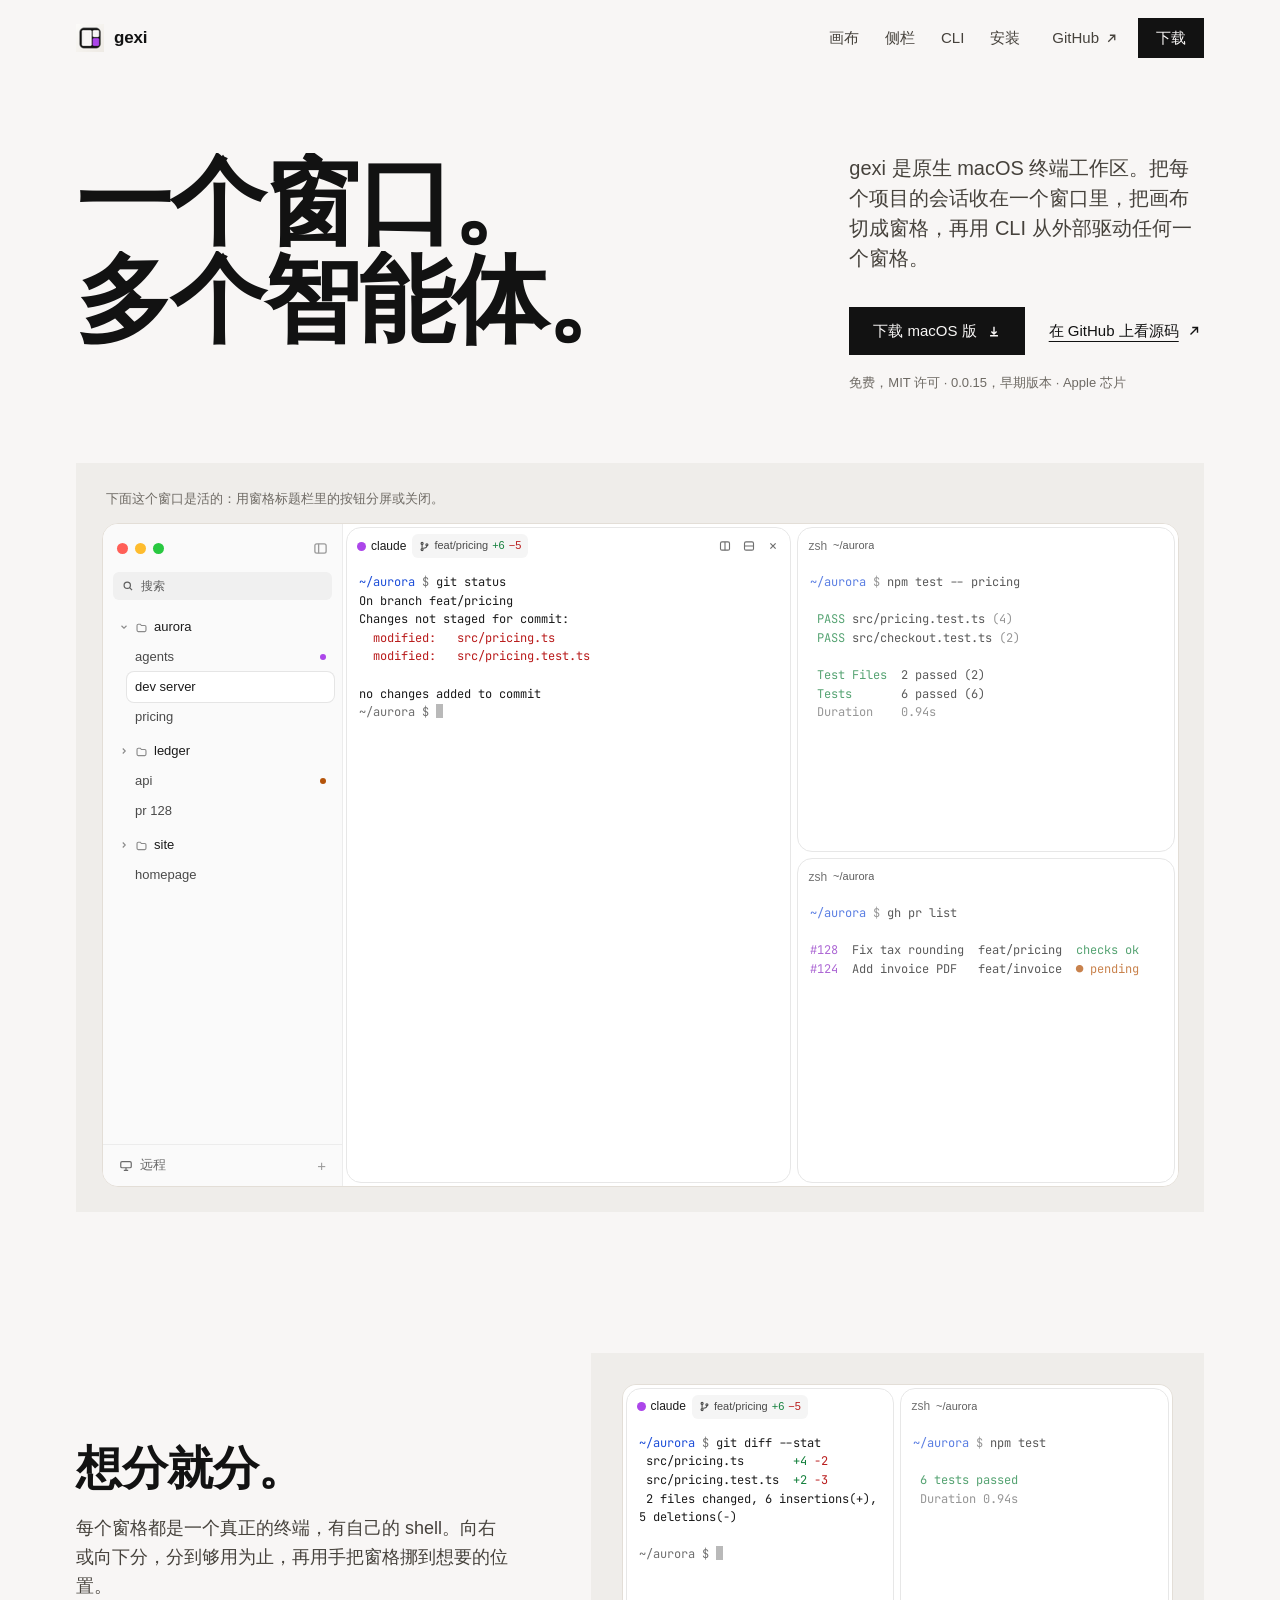
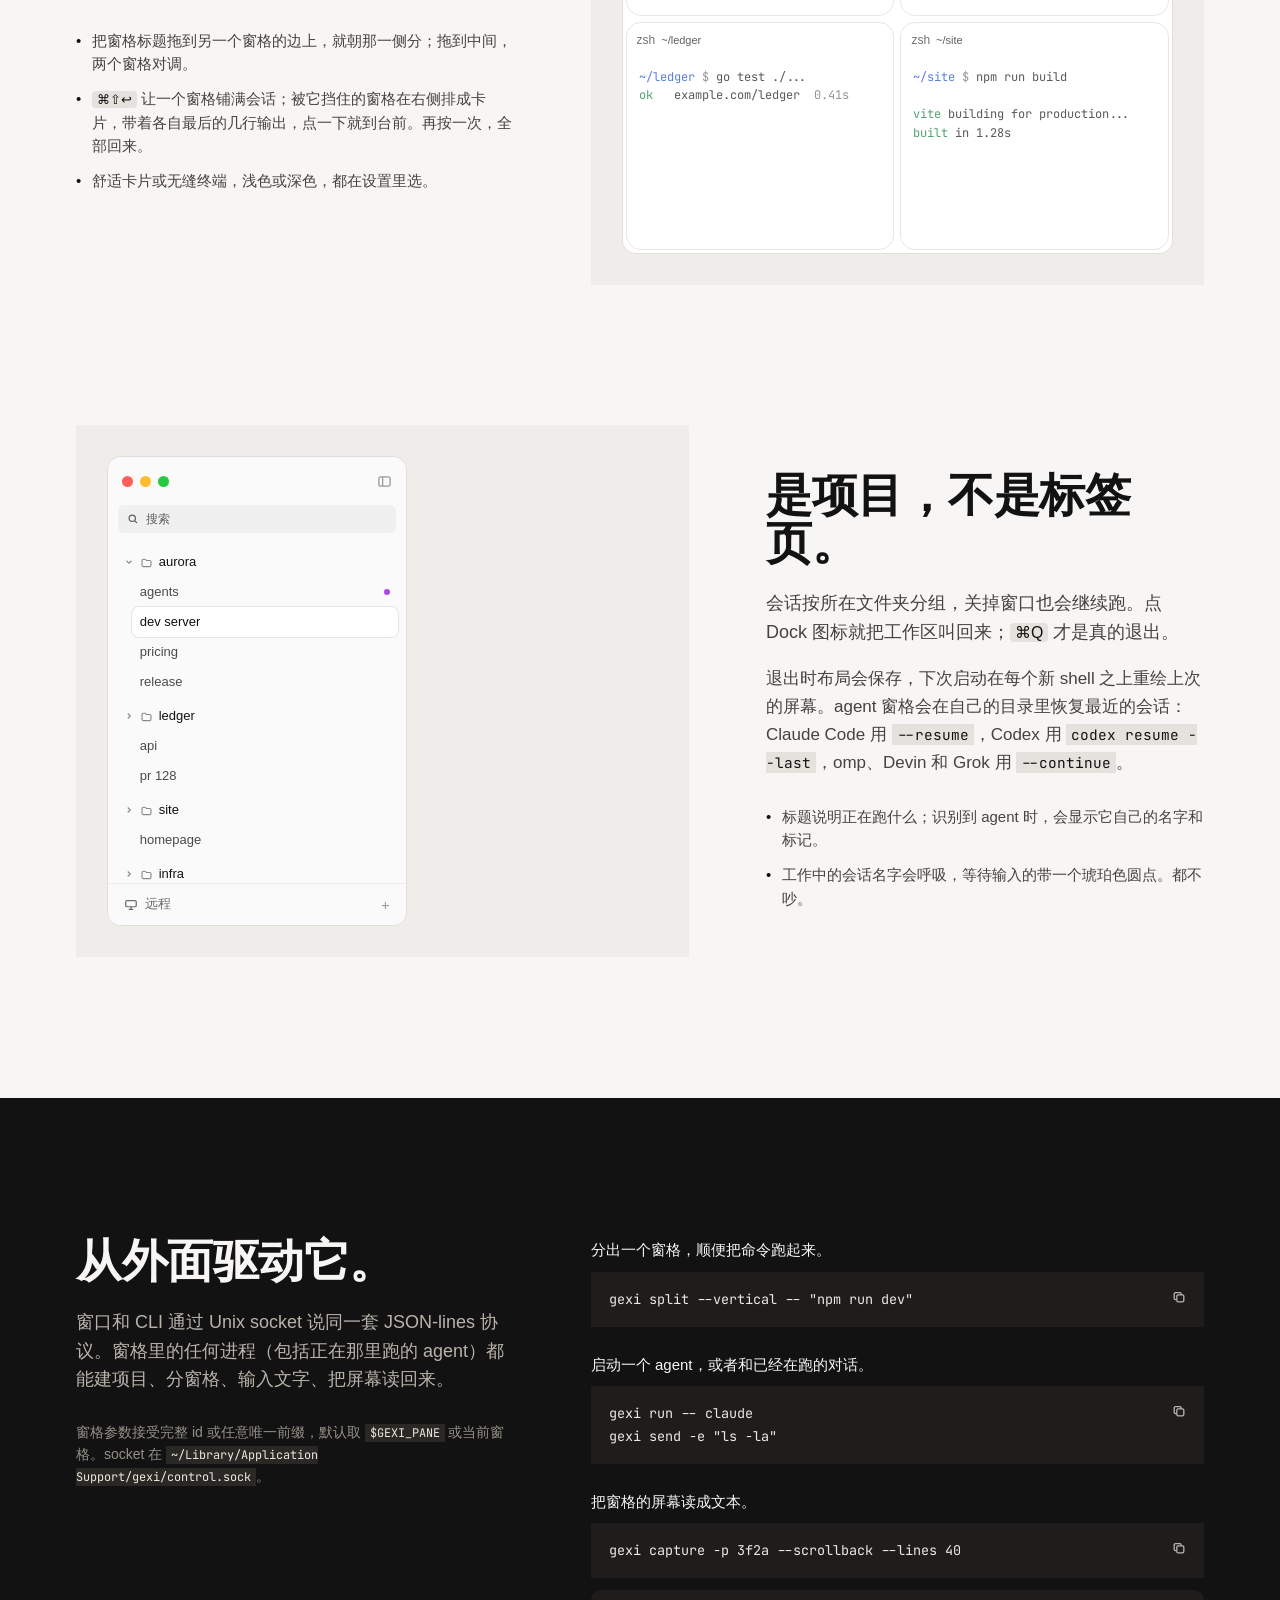
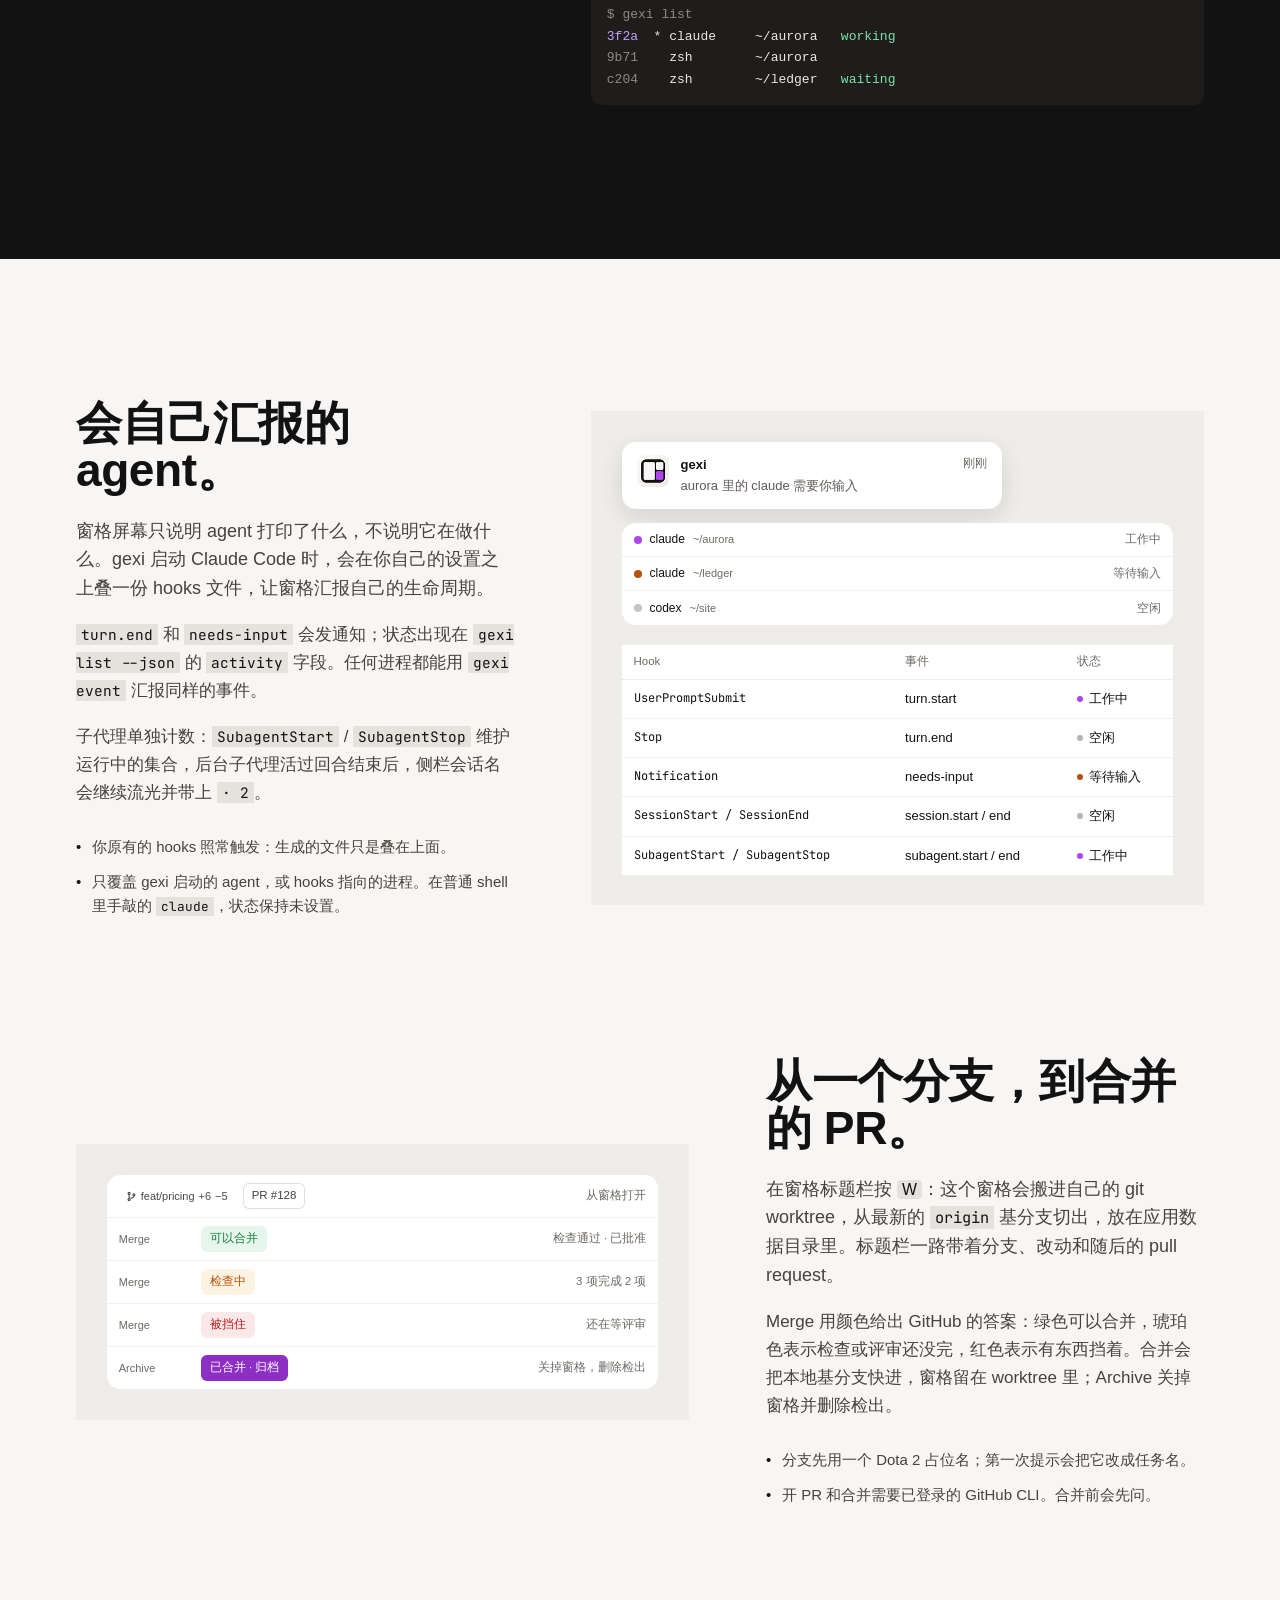
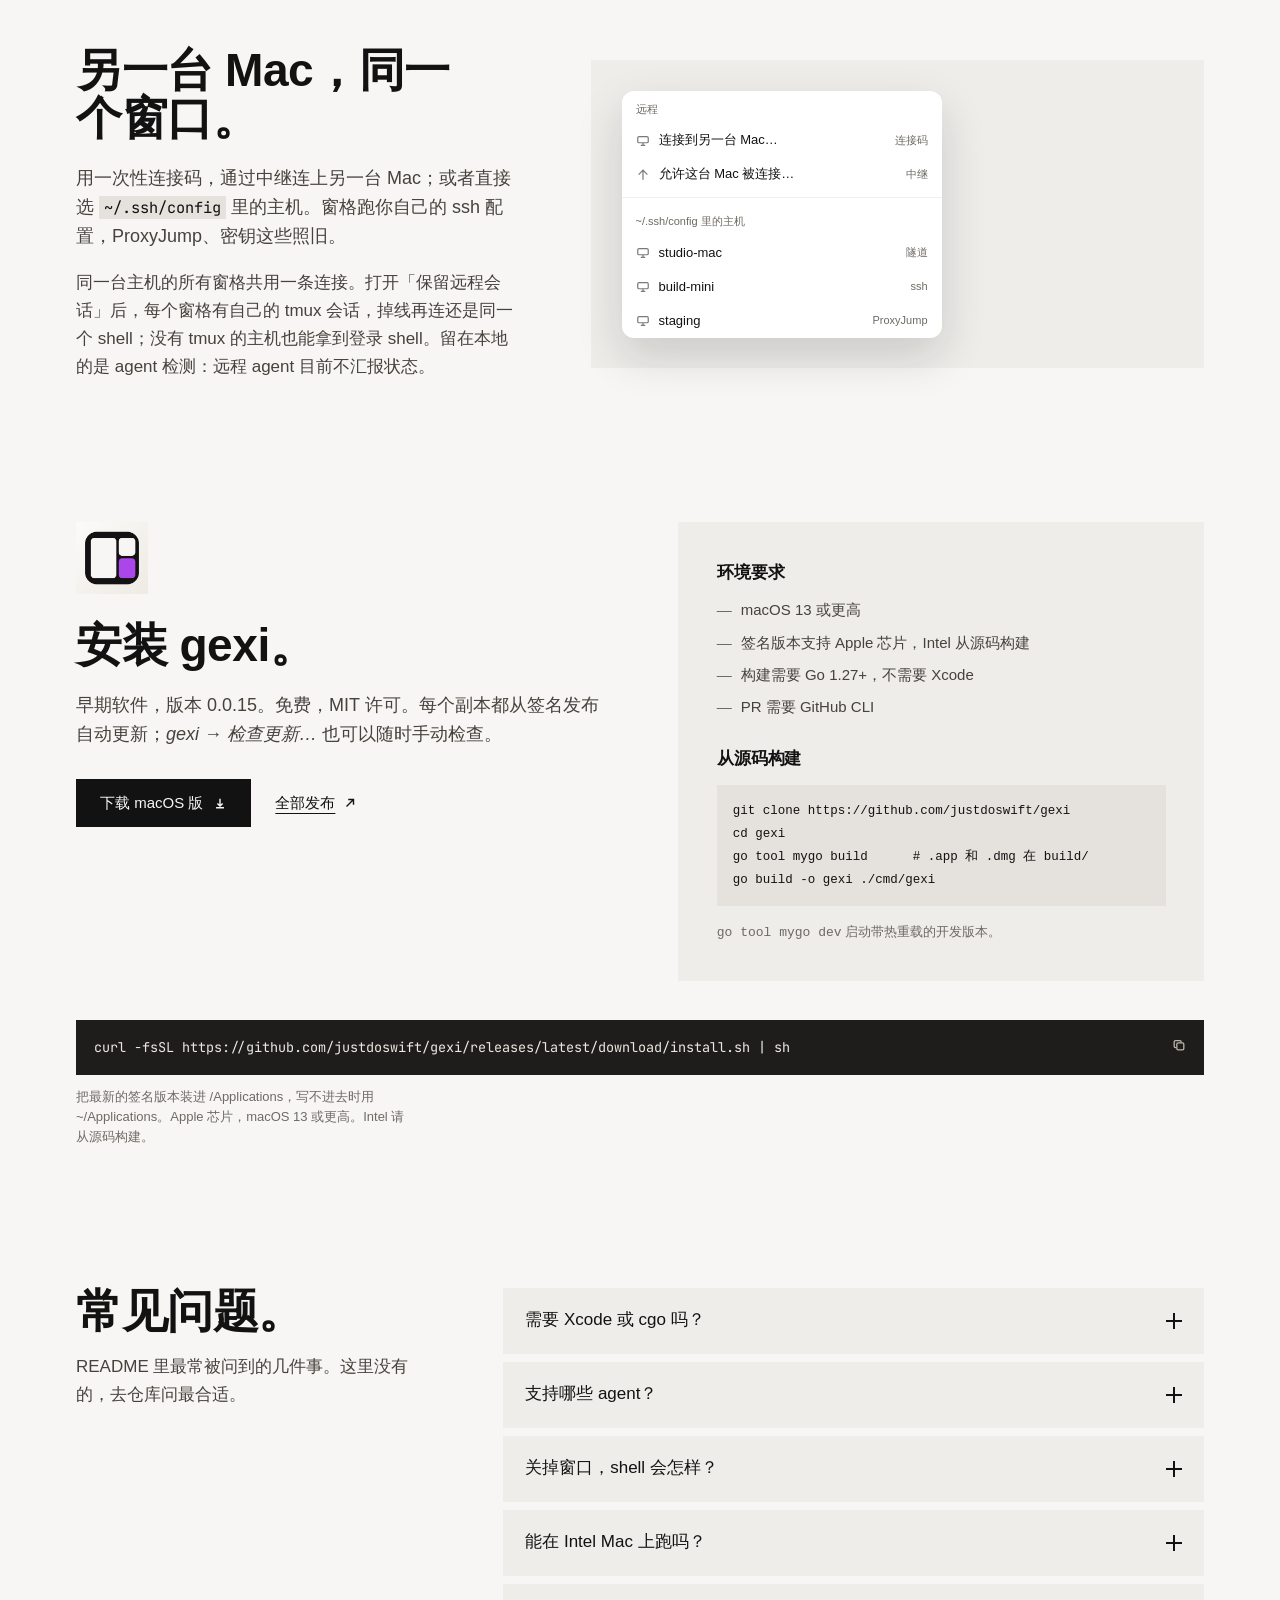
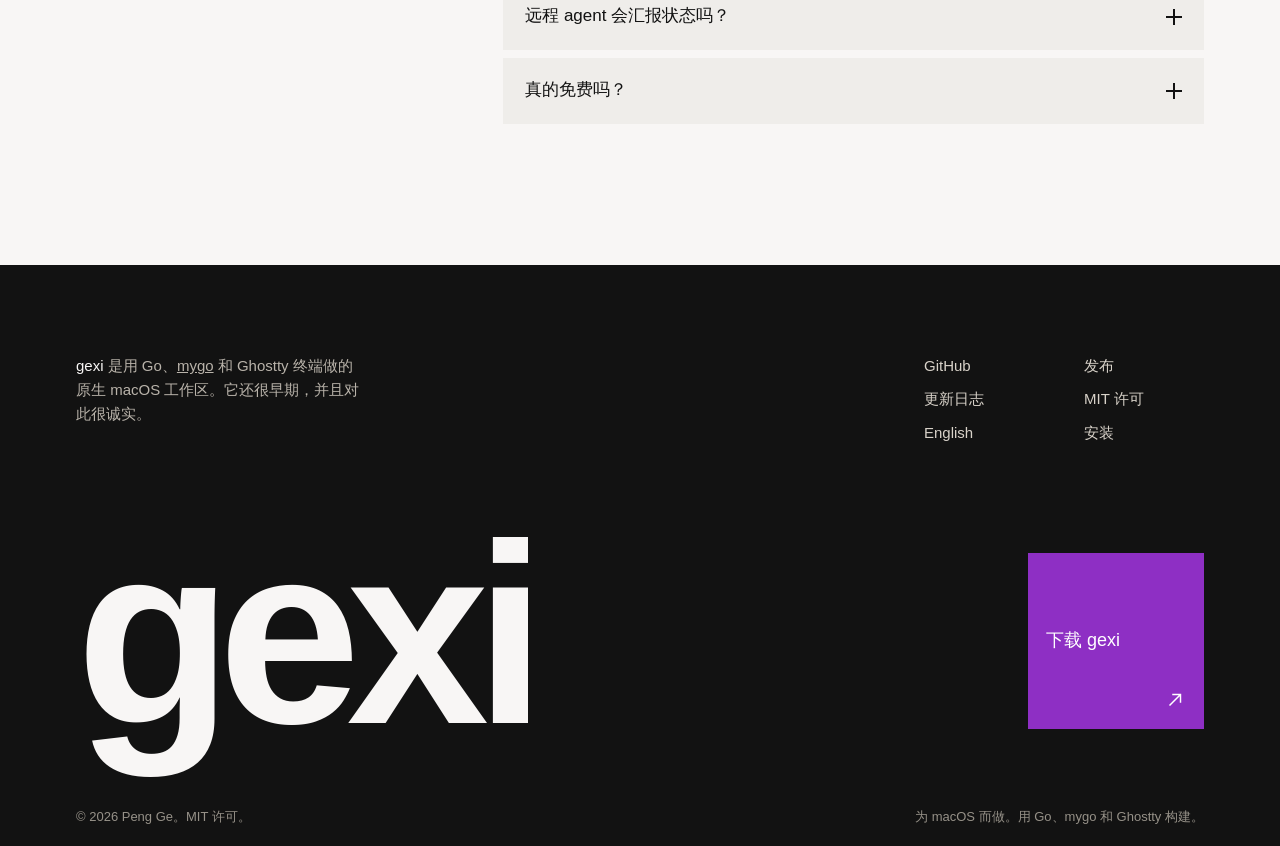
==== commit d3b0521a: "Add a stage rail of hidden panes when a pane zooms" ====
--- a/docs/zh/index.html
+++ b/docs/zh/index.html
@@ -178,7 +178,7 @@
         <p class="lead">每个窗格都是一个真正的终端，有自己的 shell。向右或向下分，分到够用为止，再用手把窗格挪到想要的位置。</p>
         <ul class="feature-points">
           <li>把窗格标题拖到另一个窗格的边上，就朝那一侧分；拖到中间，两个窗格对调。</li>
-          <li><span><kbd>⌘⇧↩</kbd> 让一个窗格铺满会话；再按一次，或点向内的箭头，全部回来。</span></li>
+          <li><span><kbd>⌘⇧↩</kbd> 让一个窗格铺满会话；被它挡住的窗格在右侧排成卡片，带着各自最后的几行输出，点一下就到台前。再按一次，全部回来。</span></li>
           <li>舒适卡片或无缝终端，浅色或深色，都在设置里选。</li>
         </ul>
       </div>
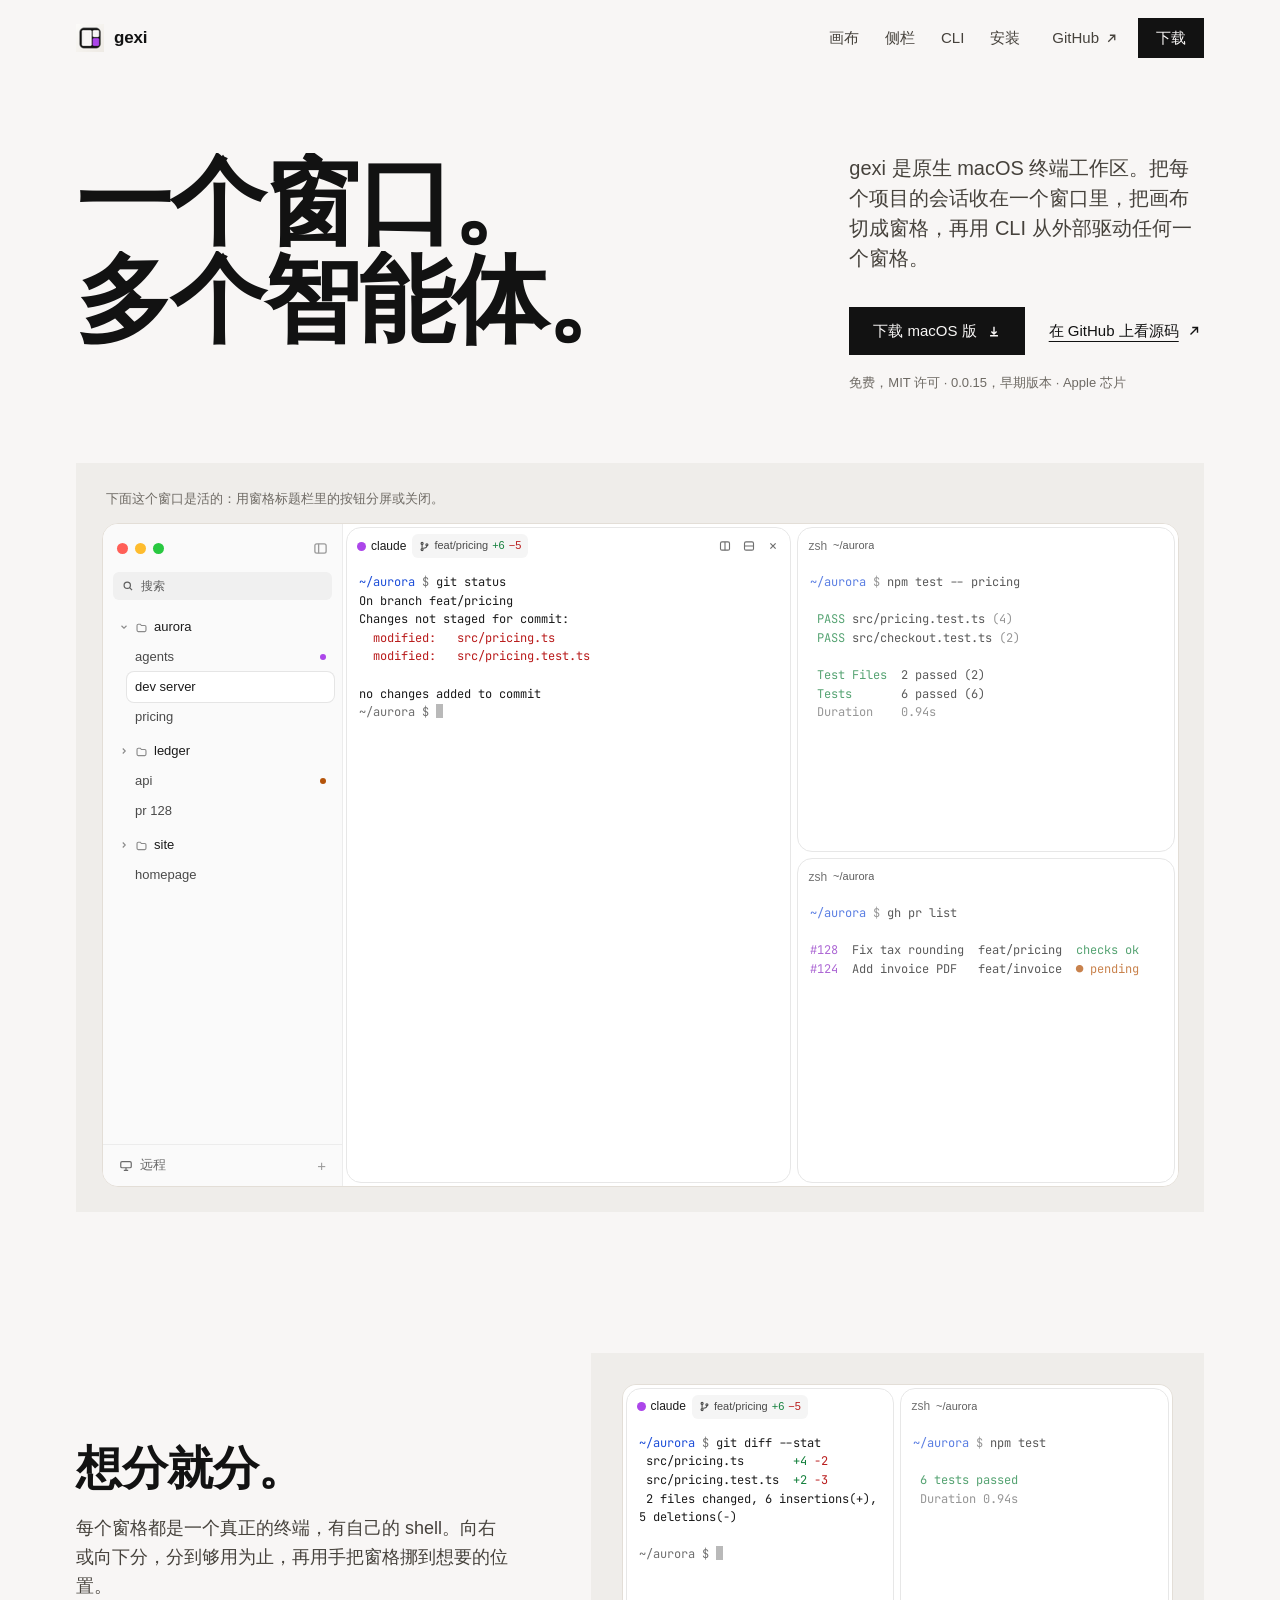
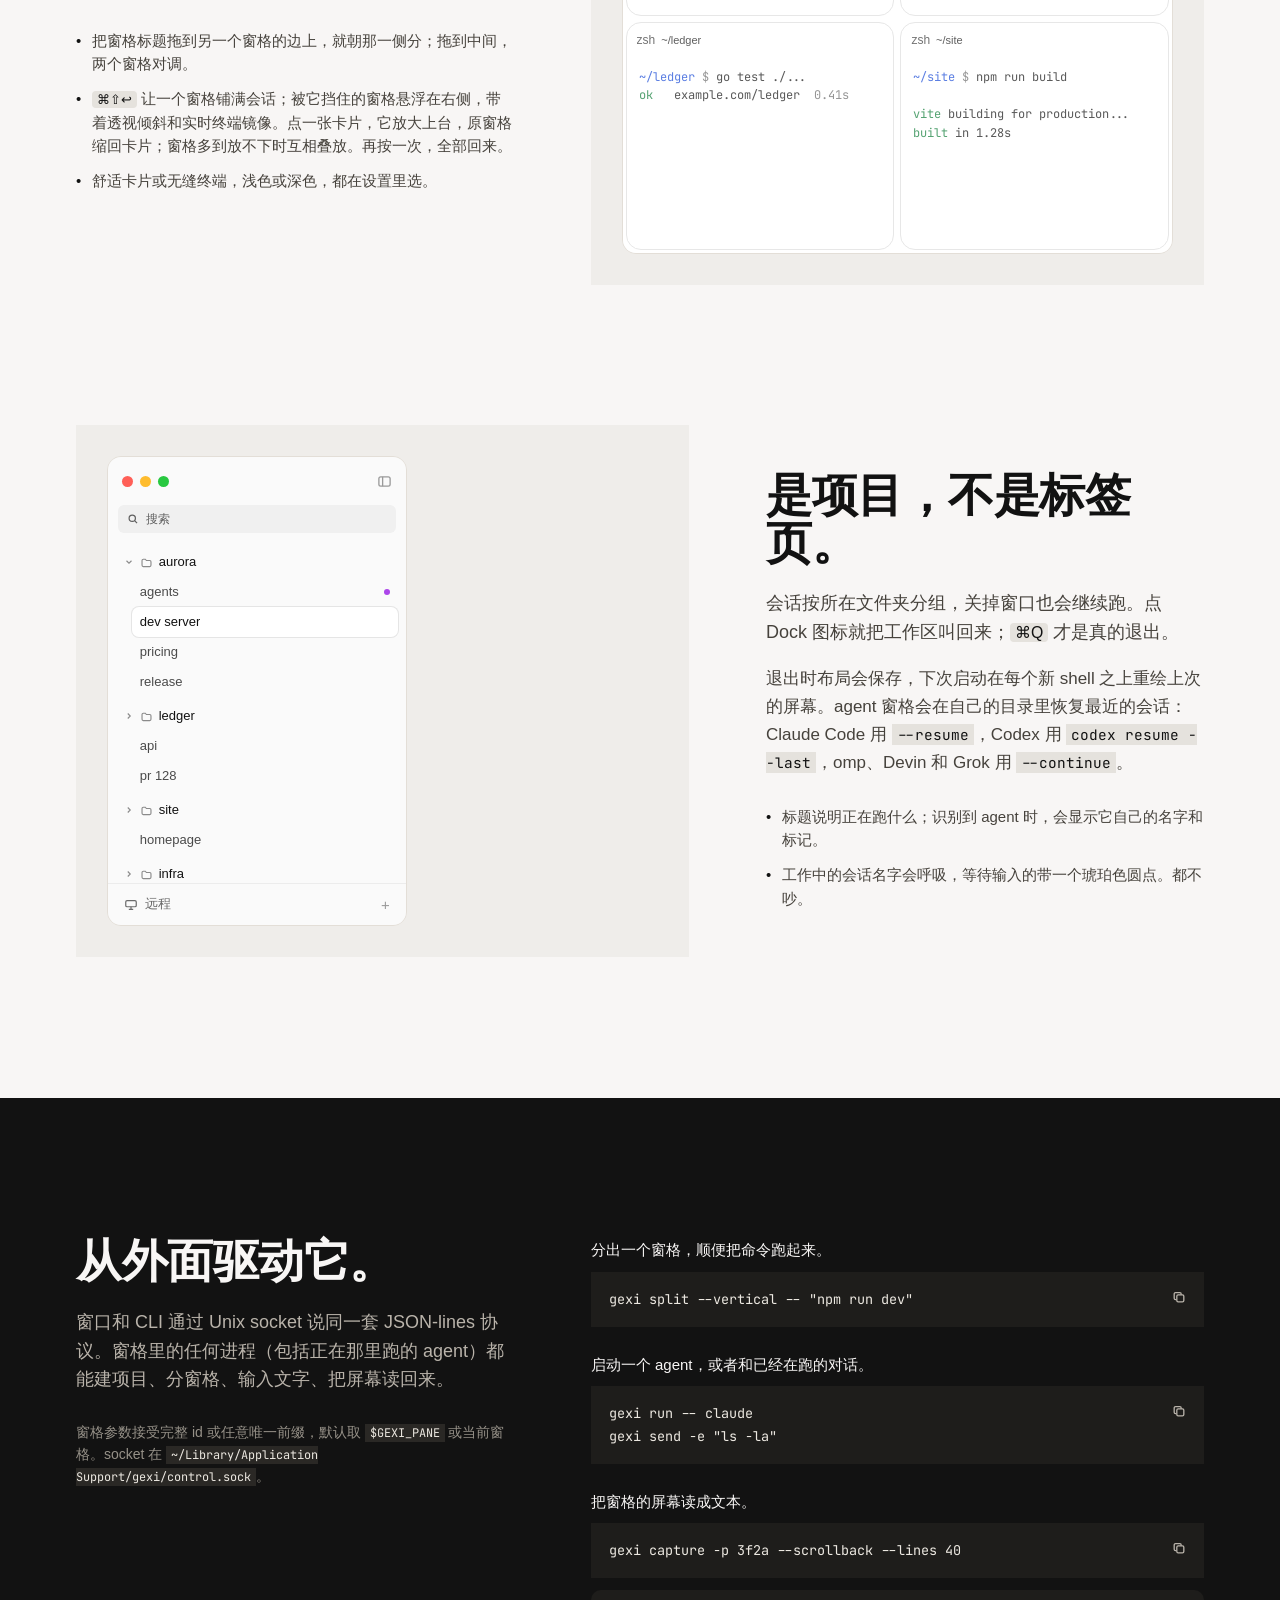
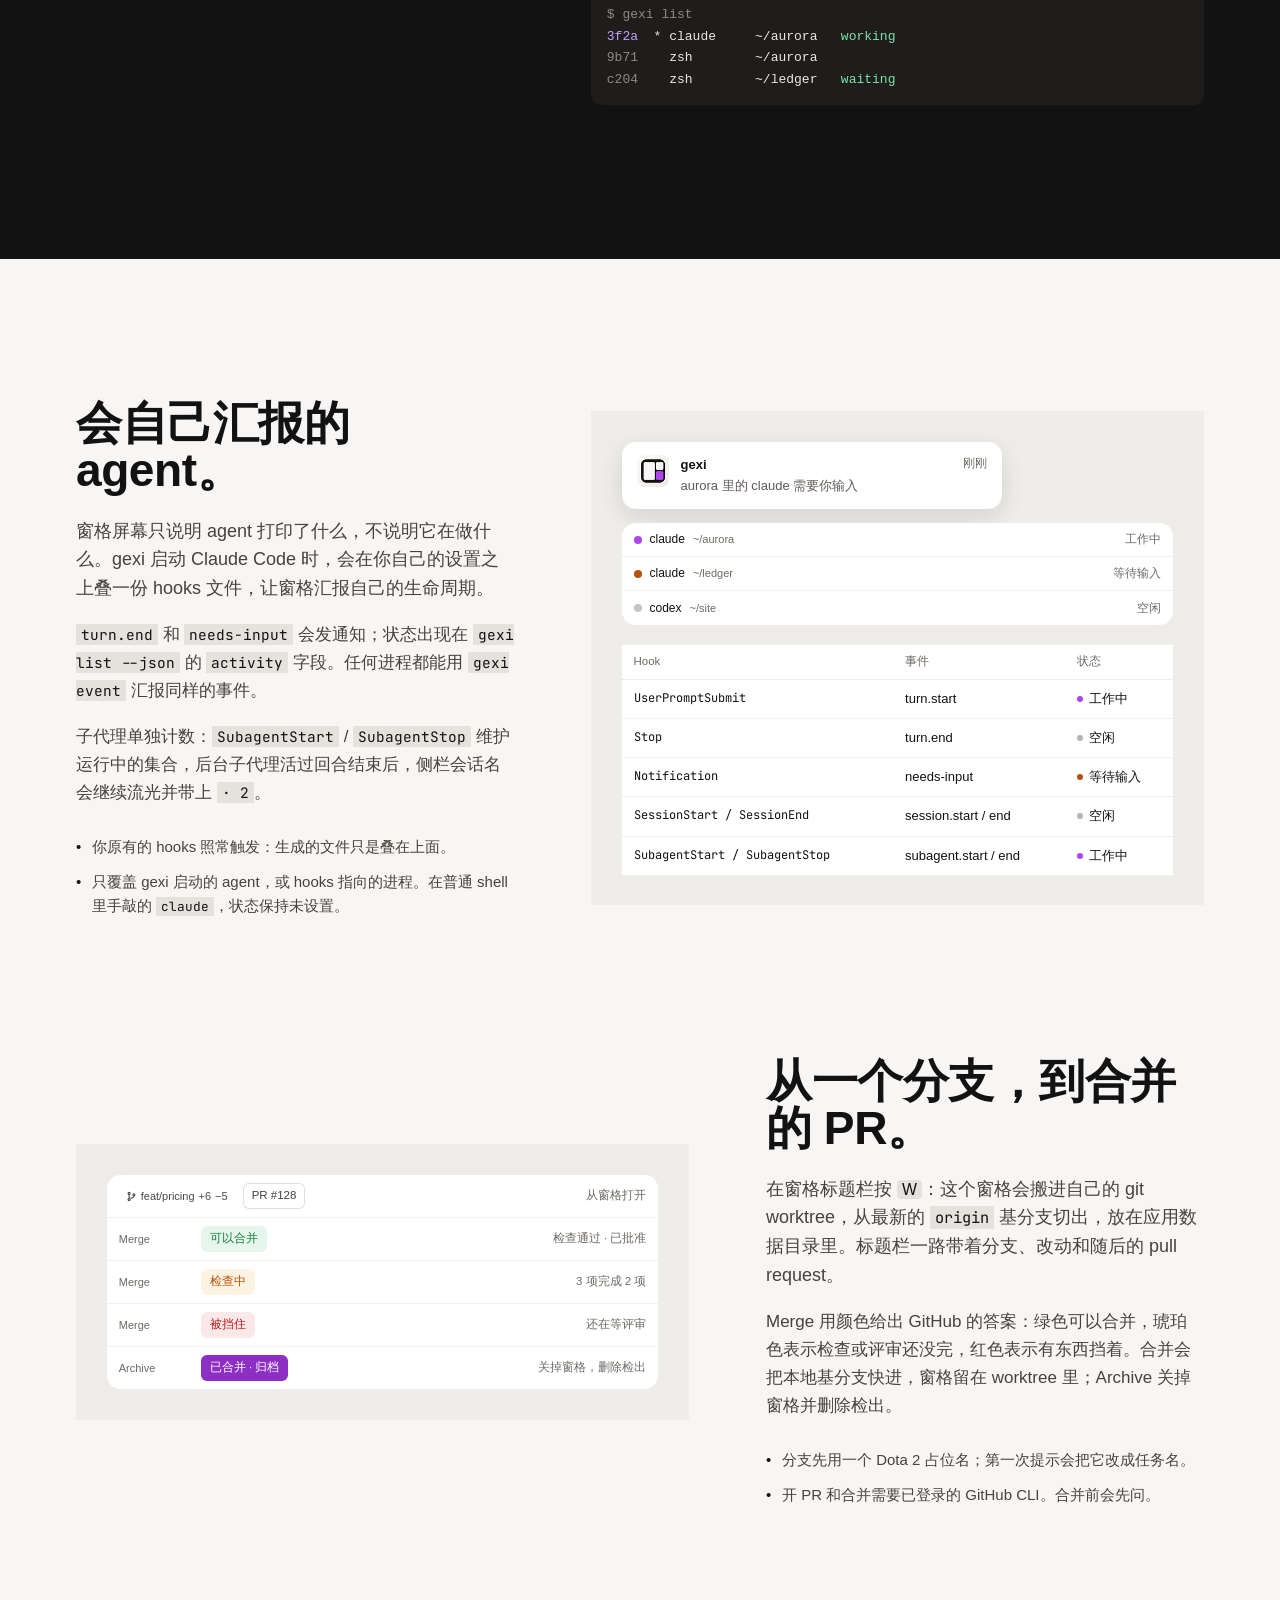
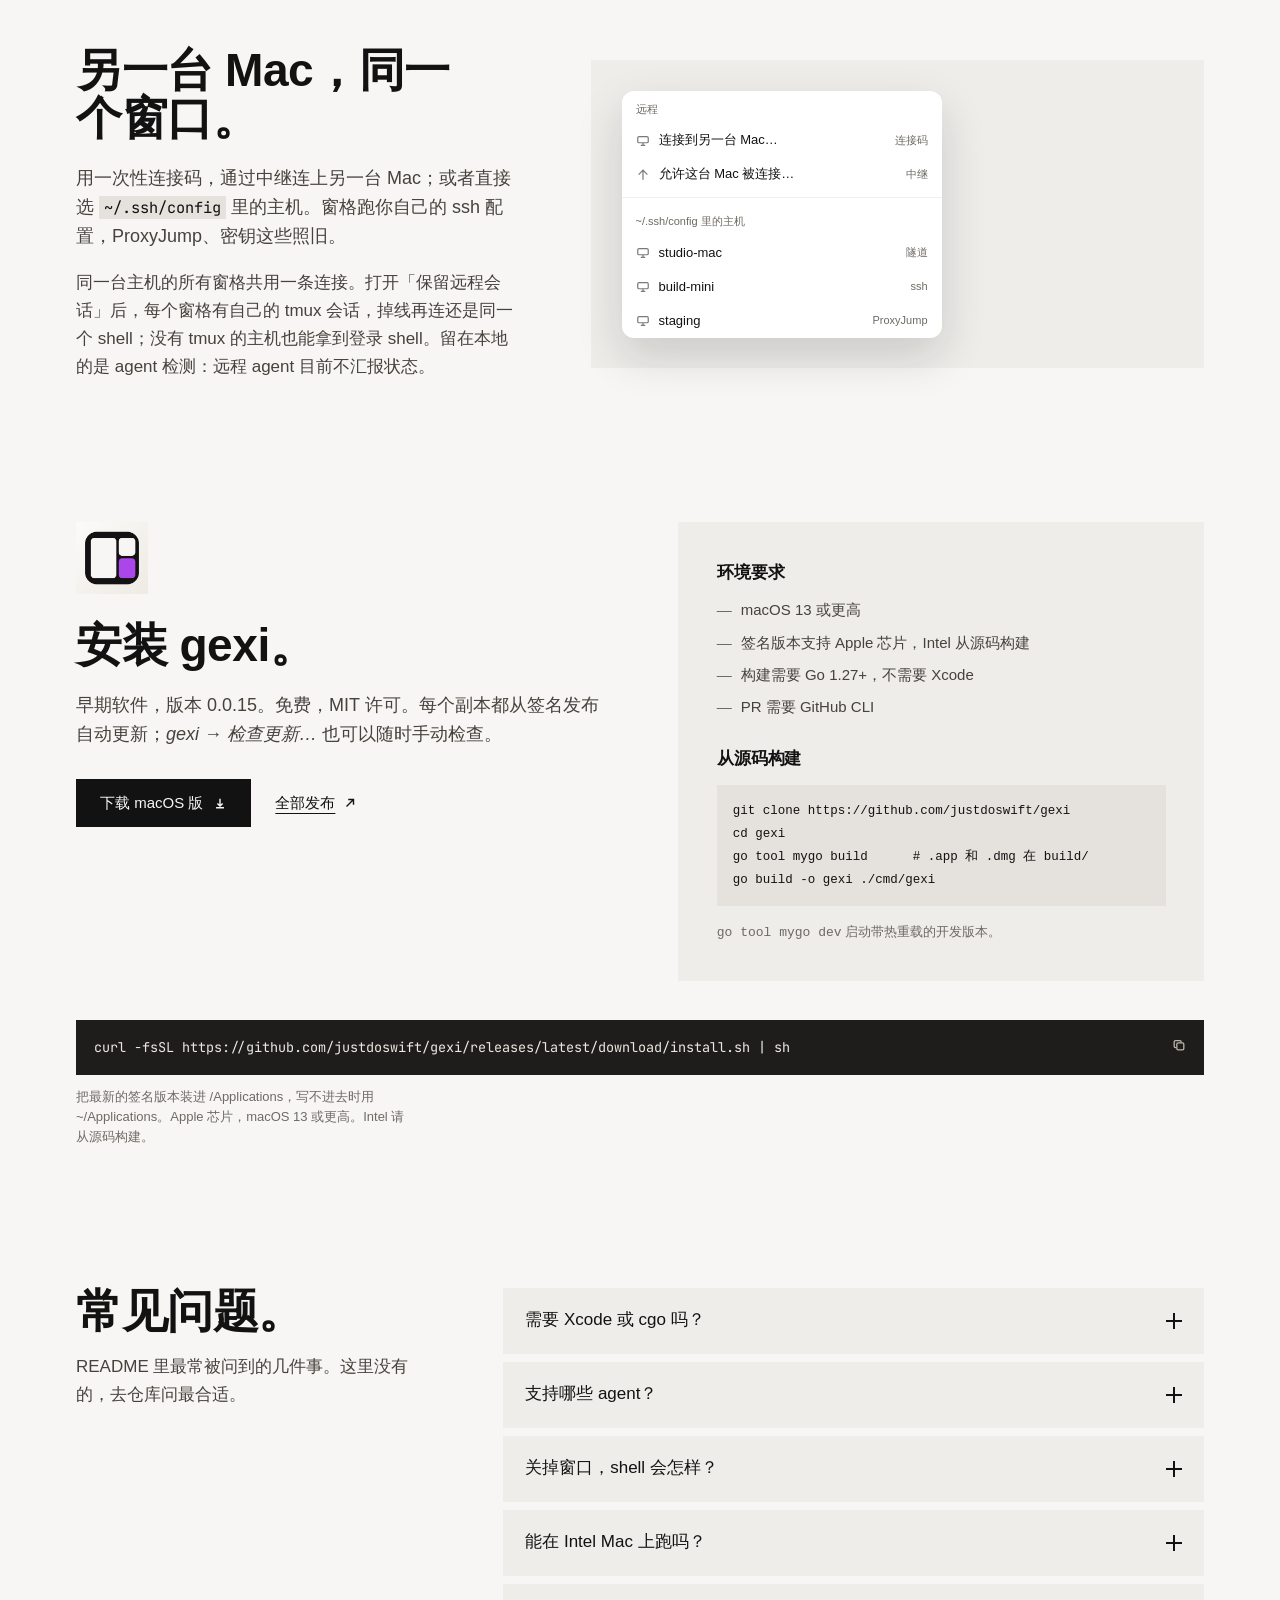
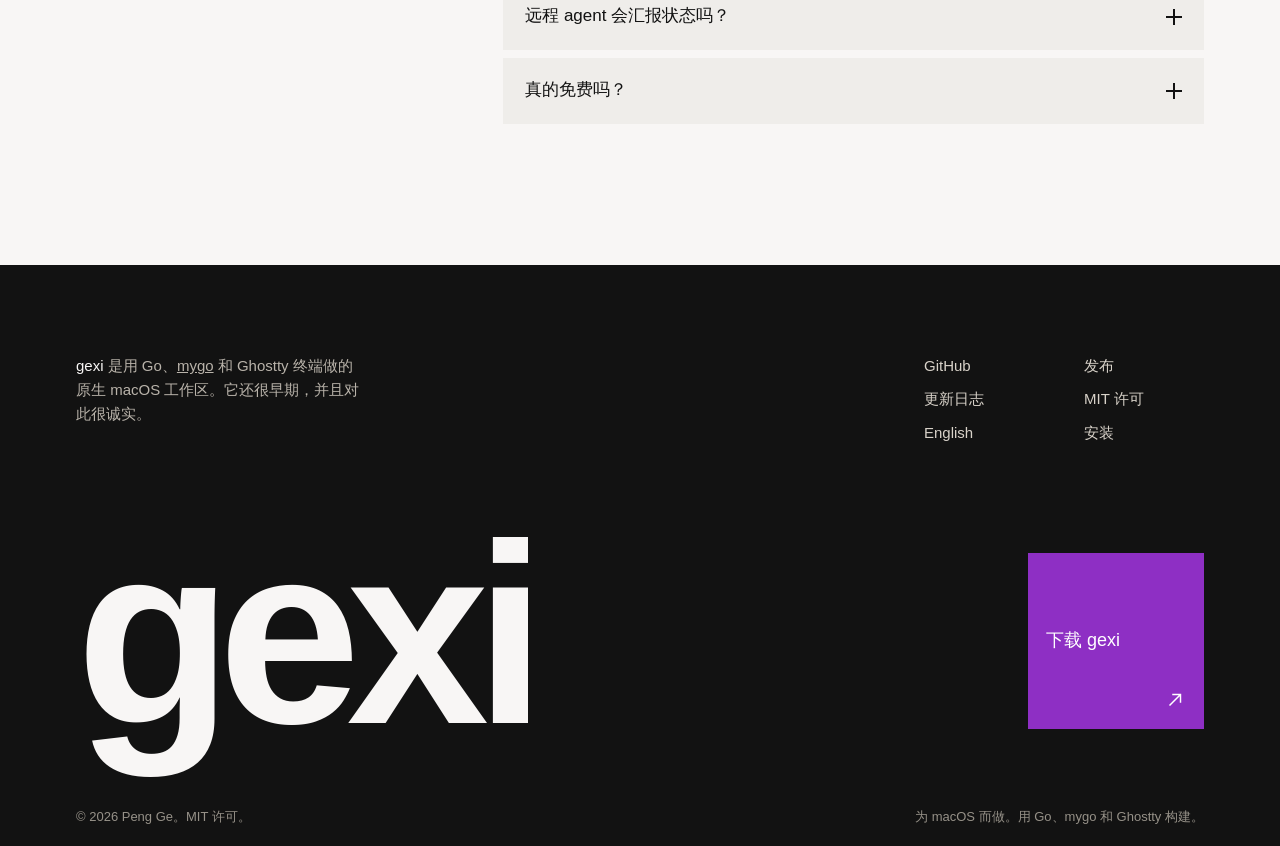
==== commit e761b231: "Redraw stage rail as floating cards with live mirrors" ====
--- a/docs/zh/index.html
+++ b/docs/zh/index.html
@@ -178,7 +178,7 @@
         <p class="lead">每个窗格都是一个真正的终端，有自己的 shell。向右或向下分，分到够用为止，再用手把窗格挪到想要的位置。</p>
         <ul class="feature-points">
           <li>把窗格标题拖到另一个窗格的边上，就朝那一侧分；拖到中间，两个窗格对调。</li>
-          <li><span><kbd>⌘⇧↩</kbd> 让一个窗格铺满会话；被它挡住的窗格在右侧排成卡片，带着各自最后的几行输出，点一下就到台前。再按一次，全部回来。</span></li>
+          <li><span><kbd>⌘⇧↩</kbd> 让一个窗格铺满会话；被它挡住的窗格悬浮在右侧，带着透视倾斜和实时终端镜像。点一张卡片，它放大上台，原窗格缩回卡片；窗格多到放不下时互相叠放。再按一次，全部回来。</span></li>
           <li>舒适卡片或无缝终端，浅色或深色，都在设置里选。</li>
         </ul>
       </div>
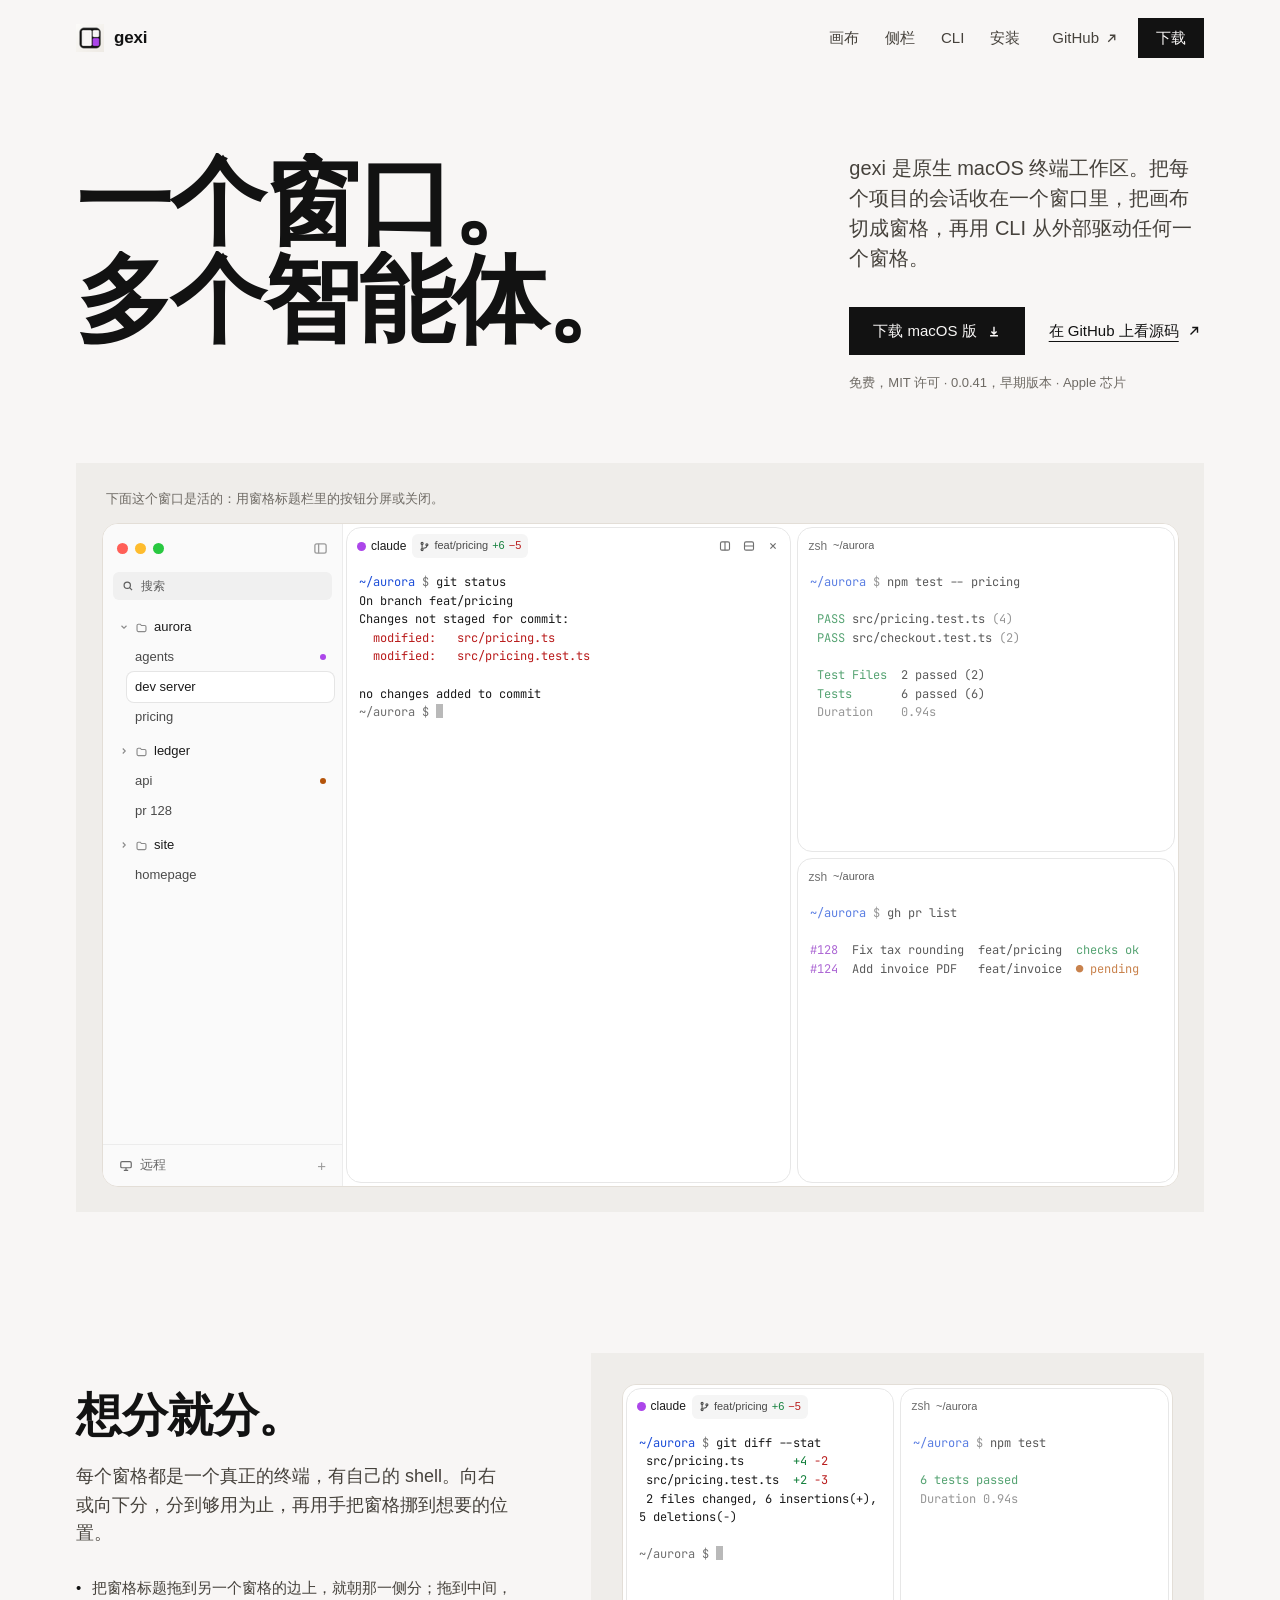
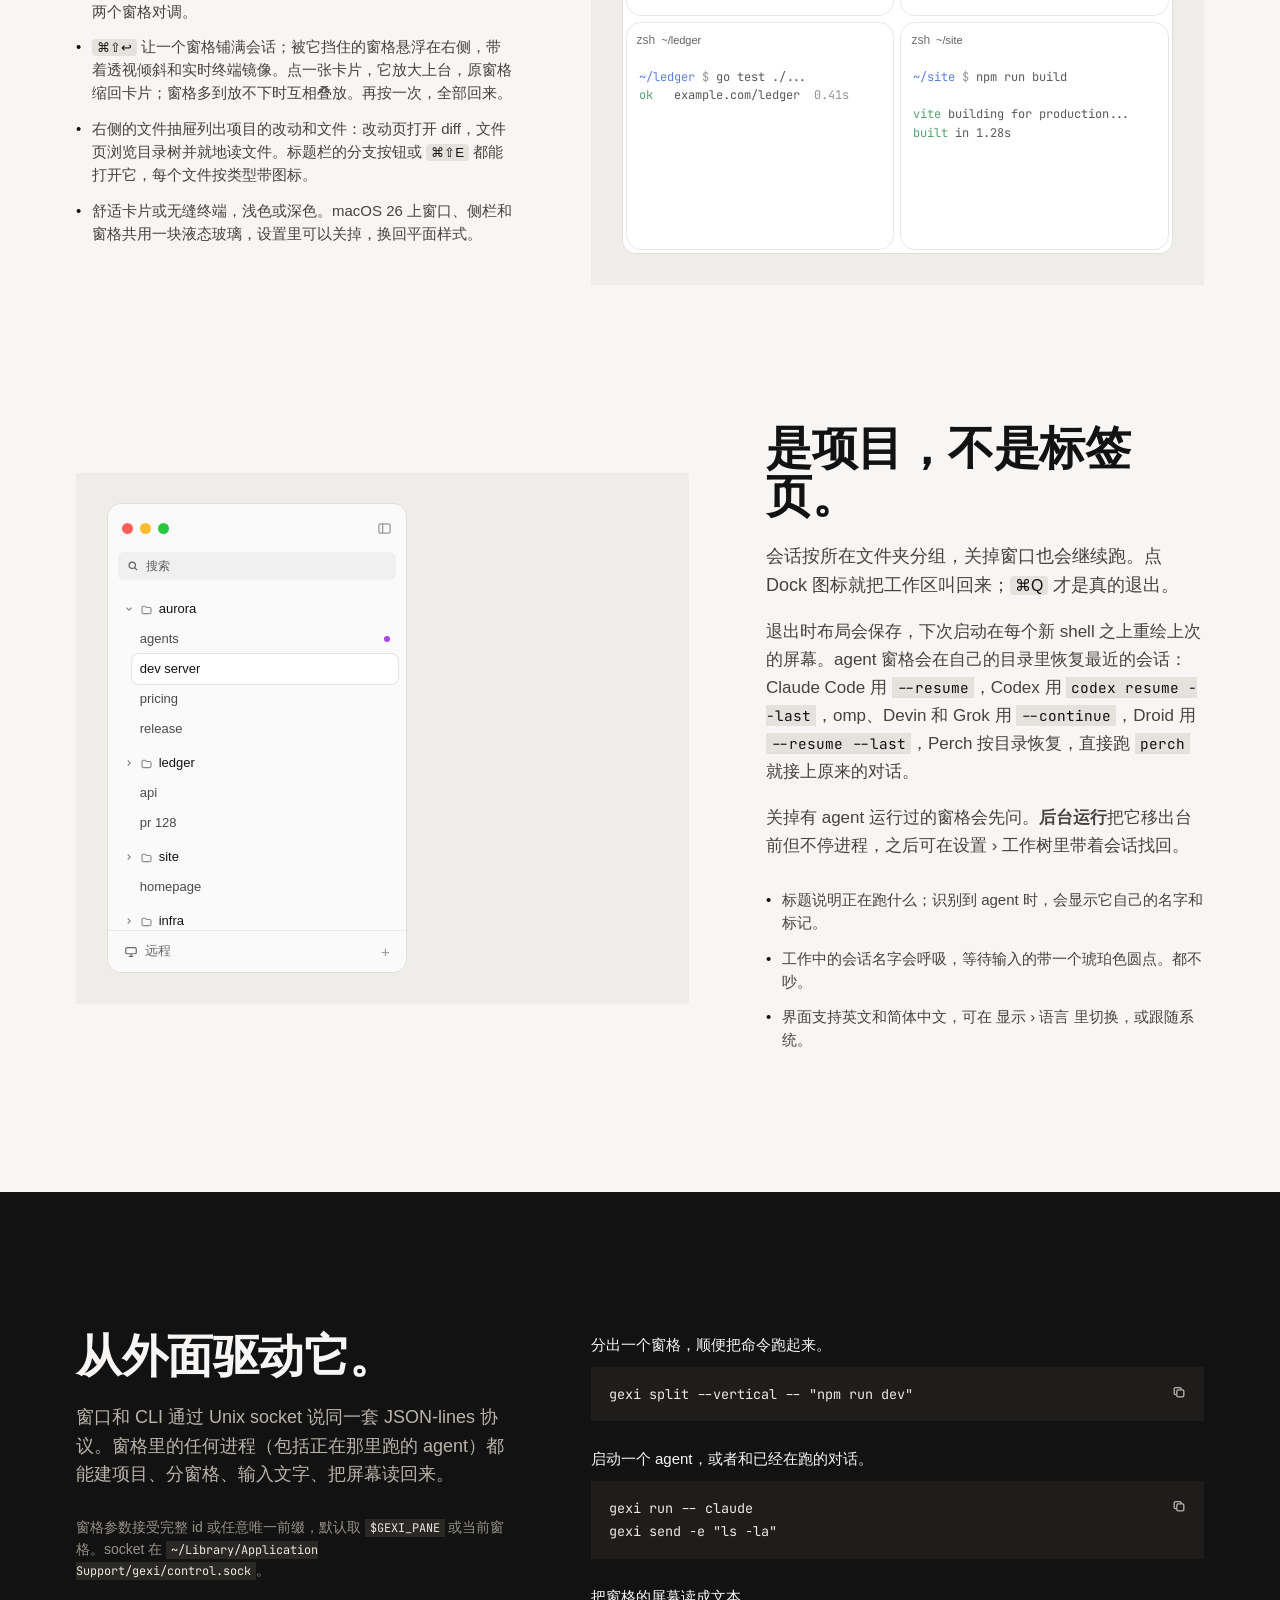
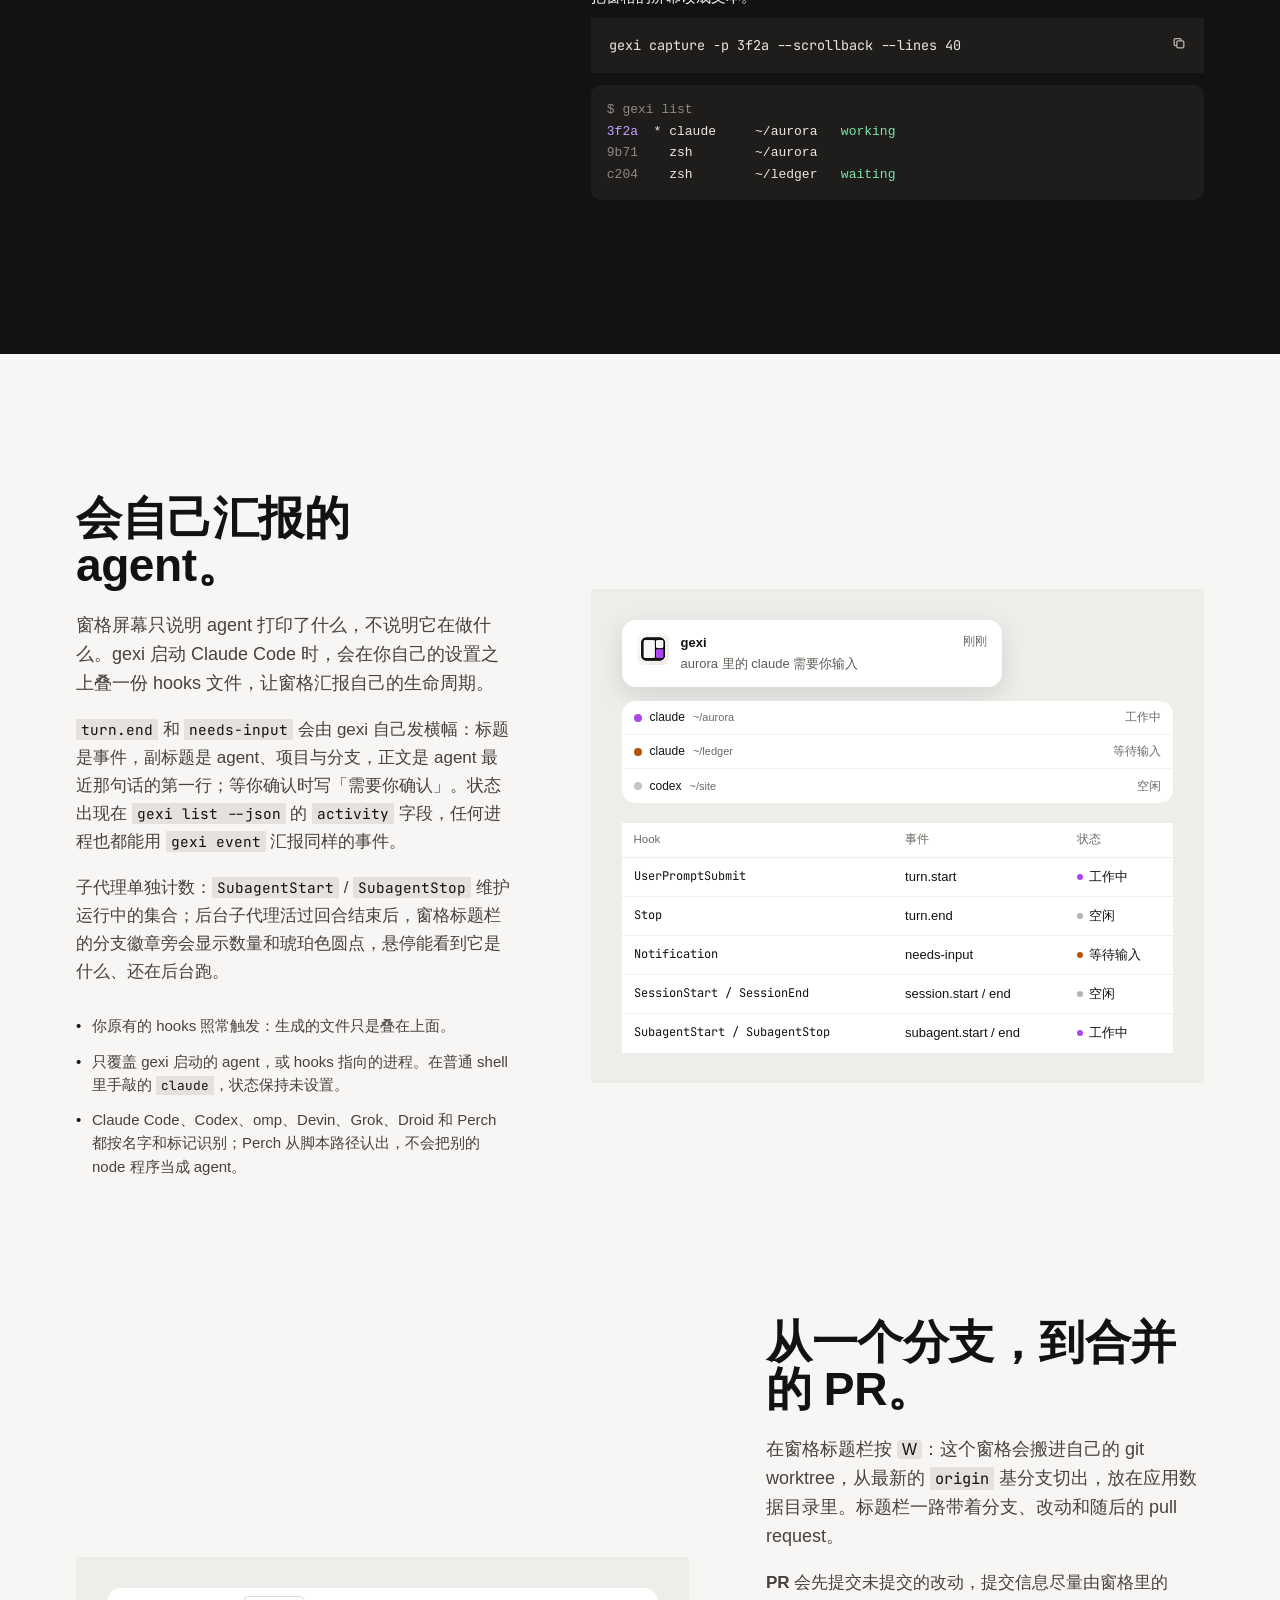
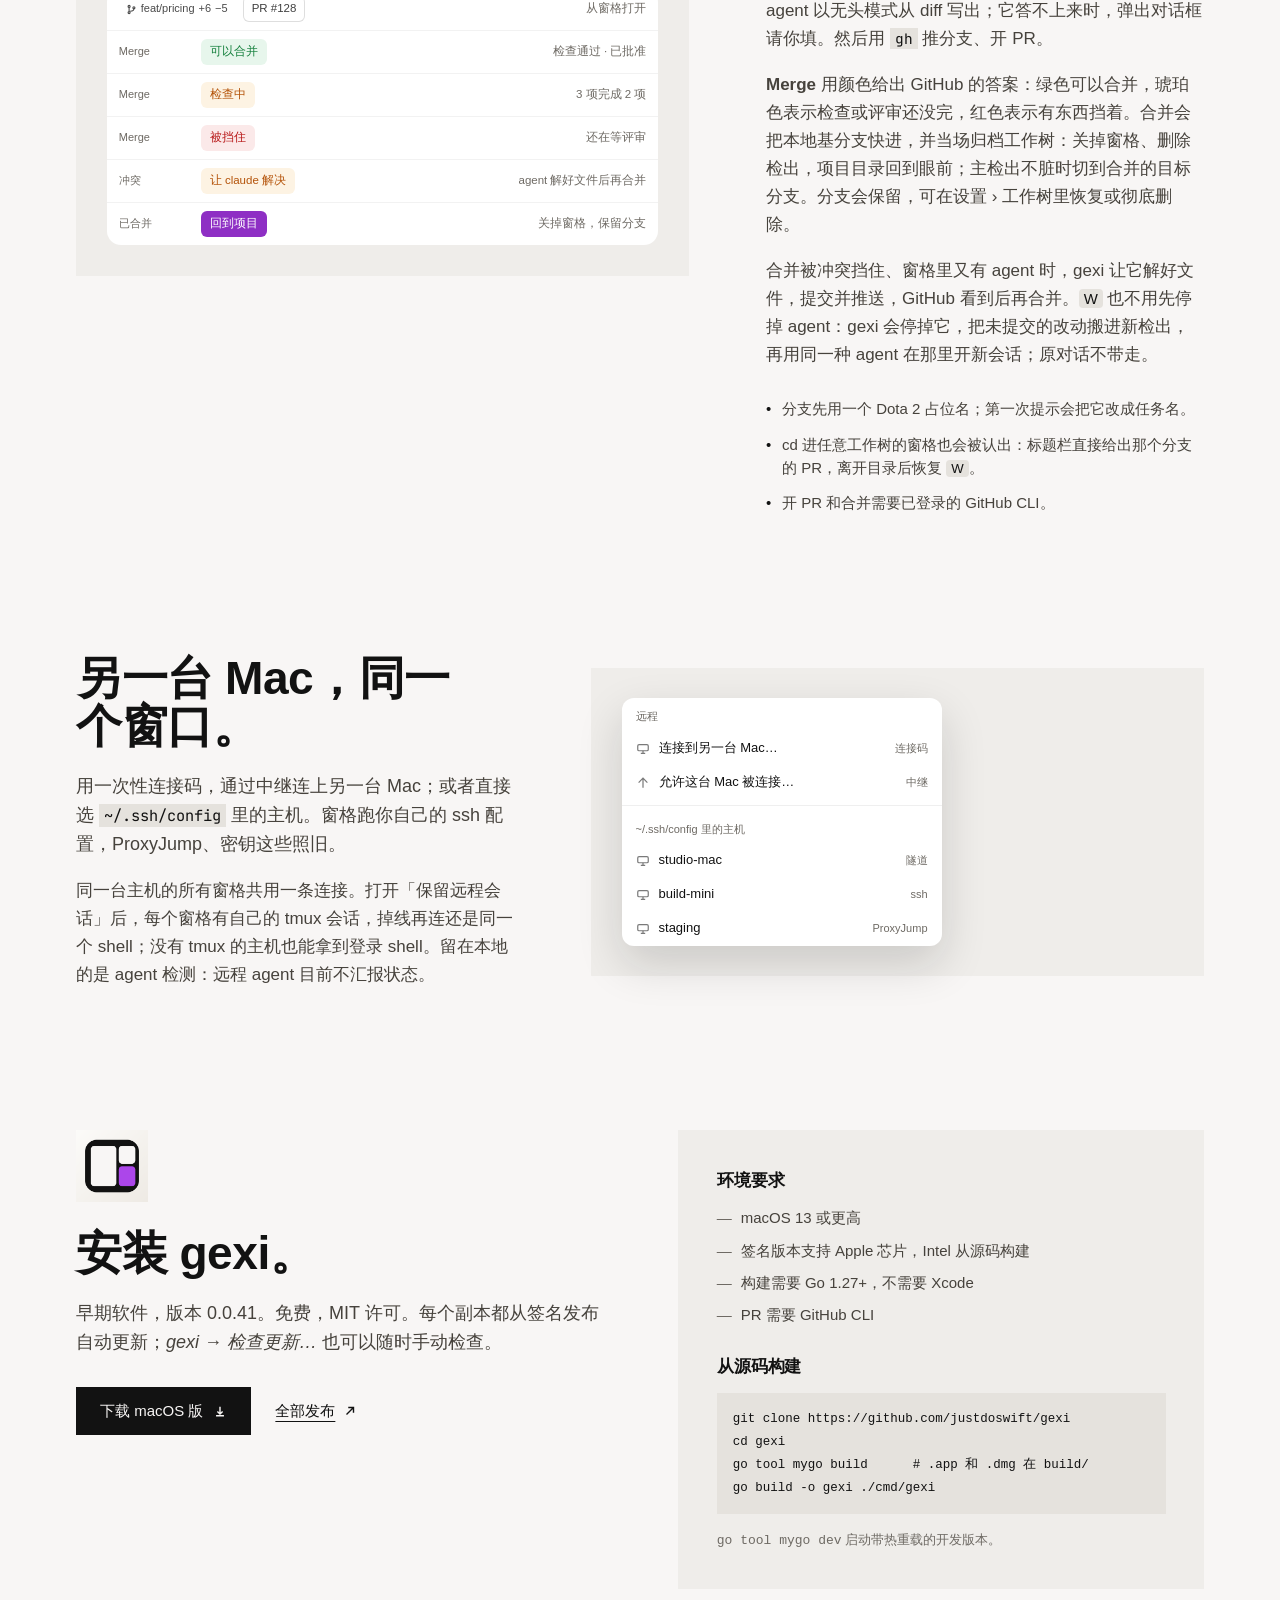
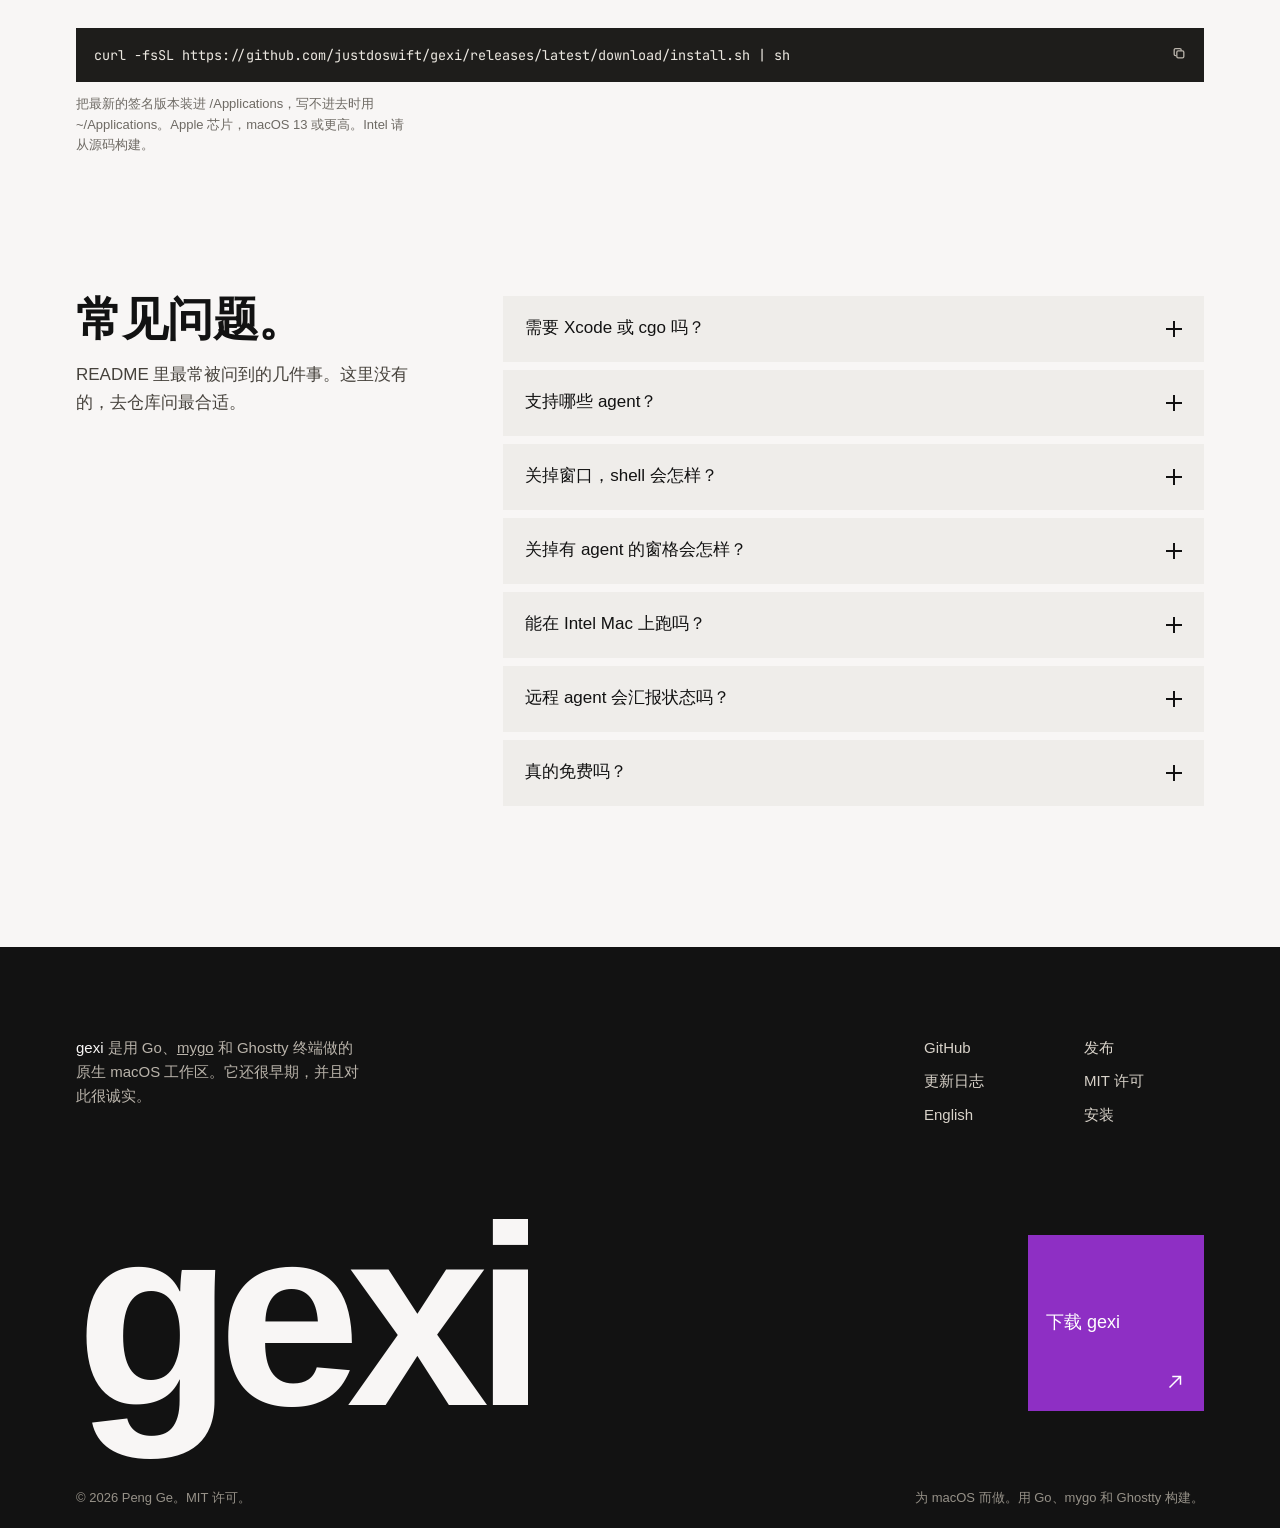
==== commit 07a4fefe: "Update the site for the worktree, drawer and agent changes Co-Authored-By: Claude Code <noreply@anth" ====
--- a/docs/zh/index.html
+++ b/docs/zh/index.html
@@ -4,14 +4,14 @@
 <meta charset="utf-8">
 <meta name="viewport" content="width=device-width, initial-scale=1">
 <title>gexi — 一个窗口，多个智能体</title>
-<meta name="description" content="gexi 是原生 macOS 终端工作区：把项目与会话收在一个窗口里，终端任意嵌套分屏，CLI 可以从外部驱动每一个窗格。">
+<meta name="description" content="gexi 是原生 macOS 终端工作区：把项目与会话收在一个窗口里，终端任意嵌套分屏，工作树一路开到 PR，CLI 可以从外部驱动每一个窗格。">
 <link rel="canonical" href="https://justdoswift.github.io/gexi/zh/">
 <link rel="alternate" hreflang="en" href="https://justdoswift.github.io/gexi/">
 <link rel="alternate" hreflang="zh-Hans" href="https://justdoswift.github.io/gexi/zh/">
 <link rel="alternate" hreflang="x-default" href="https://justdoswift.github.io/gexi/">
 <meta property="og:type" content="website">
 <meta property="og:title" content="gexi — 一个窗口，多个智能体">
-<meta property="og:description" content="原生 macOS 终端工作区。分屏、按项目分组的会话、agent 事件，以及一个能驱动整个窗口的 CLI。">
+<meta property="og:description" content="原生 macOS 终端工作区。分屏、按项目分组的会话、一路开到 PR 的工作树、agent 事件，以及一个能驱动整个窗口的 CLI。">
 <meta property="og:url" content="https://justdoswift.github.io/gexi/zh/">
 <meta property="og:image" content="https://justdoswift.github.io/gexi/assets/og.png">
 <meta name="twitter:card" content="summary_large_image">
@@ -57,7 +57,7 @@
           <a class="btn" href="https://github.com/justdoswift/gexi/releases/latest">下载 macOS 版<svg viewBox="0 0 16 16" fill="none" stroke="currentColor" stroke-width="1.6" aria-hidden="true"><path d="M8 3v8M5 8.5 8 11.5l3-3M3.5 13.5h9"/></svg></a>
           <a class="link-arrow" href="https://github.com/justdoswift/gexi">在 GitHub 上看源码<svg viewBox="0 0 16 16" fill="none" stroke="currentColor" stroke-width="1.6" aria-hidden="true"><path d="M4 12 12 4M6 4h6v6"/></svg></a>
         </div>
-        <p class="hero-meta">免费，MIT 许可 · 0.0.15，早期版本 · Apple 芯片</p>
+        <p class="hero-meta">免费，MIT 许可 · 0.0.41，早期版本 · Apple 芯片</p>
       </div>
     </div>
 
@@ -179,7 +179,8 @@
         <ul class="feature-points">
           <li>把窗格标题拖到另一个窗格的边上，就朝那一侧分；拖到中间，两个窗格对调。</li>
           <li><span><kbd>⌘⇧↩</kbd> 让一个窗格铺满会话；被它挡住的窗格悬浮在右侧，带着透视倾斜和实时终端镜像。点一张卡片，它放大上台，原窗格缩回卡片；窗格多到放不下时互相叠放。再按一次，全部回来。</span></li>
-          <li>舒适卡片或无缝终端，浅色或深色，都在设置里选。</li>
+          <li>右侧的文件抽屉列出项目的改动和文件：改动页打开 diff，文件页浏览目录树并就地读文件。标题栏的分支按钮或 <kbd>⌘⇧E</kbd> 都能打开它，每个文件按类型带图标。</li>
+          <li>舒适卡片或无缝终端，浅色或深色。macOS 26 上窗口、侧栏和窗格共用一块液态玻璃，设置里可以关掉，换回平面样式。</li>
         </ul>
       </div>
       <div data-reveal style="--d:90ms">
@@ -231,10 +232,12 @@
       <div class="split-copy" data-reveal>
         <h2>是项目，不是标签页。</h2>
         <p class="lead">会话按所在文件夹分组，关掉窗口也会继续跑。点 Dock 图标就把工作区叫回来；<kbd>⌘Q</kbd> 才是真的退出。</p>
-        <p class="body">退出时布局会保存，下次启动在每个新 shell 之上重绘上次的屏幕。agent 窗格会在自己的目录里恢复最近的会话：Claude Code 用 <code>--resume</code>，Codex 用 <code>codex resume --last</code>，omp、Devin 和 Grok 用 <code>--continue</code>。</p>
+        <p class="body">退出时布局会保存，下次启动在每个新 shell 之上重绘上次的屏幕。agent 窗格会在自己的目录里恢复最近的会话：Claude Code 用 <code>--resume</code>，Codex 用 <code>codex resume --last</code>，omp、Devin 和 Grok 用 <code>--continue</code>，Droid 用 <code>--resume --last</code>，Perch 按目录恢复，直接跑 <code>perch</code> 就接上原来的对话。</p>
+        <p class="body">关掉有 agent 运行过的窗格会先问。<strong>后台运行</strong>把它移出台前但不停进程，之后可在设置 › 工作树里带着会话找回。</p>
         <ul class="feature-points">
           <li>标题说明正在跑什么；识别到 agent 时，会显示它自己的名字和标记。</li>
           <li>工作中的会话名字会呼吸，等待输入的带一个琥珀色圆点。都不吵。</li>
+          <li>界面支持英文和简体中文，可在 显示 › 语言 里切换，或跟随系统。</li>
         </ul>
       </div>
       <div data-reveal style="--d:90ms">
@@ -312,11 +315,12 @@
       <div class="split-copy" data-reveal>
         <h2>会自己汇报的 agent。</h2>
         <p class="lead">窗格屏幕只说明 agent 打印了什么，不说明它在做什么。gexi 启动 Claude Code 时，会在你自己的设置之上叠一份 hooks 文件，让窗格汇报自己的生命周期。</p>
-        <p class="body"><code>turn.end</code> 和 <code>needs-input</code> 会发通知；状态出现在 <code>gexi list --json</code> 的 <code>activity</code> 字段。任何进程都能用 <code>gexi event</code> 汇报同样的事件。</p>
-        <p class="body">子代理单独计数：<code>SubagentStart</code> / <code>SubagentStop</code> 维护运行中的集合，后台子代理活过回合结束后，侧栏会话名会继续流光并带上 <code>· 2</code>。</p>
+        <p class="body"><code>turn.end</code> 和 <code>needs-input</code> 会由 gexi 自己发横幅：标题是事件，副标题是 agent、项目与分支，正文是 agent 最近那句话的第一行；等你确认时写「需要你确认」。状态出现在 <code>gexi list --json</code> 的 <code>activity</code> 字段，任何进程也都能用 <code>gexi event</code> 汇报同样的事件。</p>
+        <p class="body">子代理单独计数：<code>SubagentStart</code> / <code>SubagentStop</code> 维护运行中的集合；后台子代理活过回合结束后，窗格标题栏的分支徽章旁会显示数量和琥珀色圆点，悬停能看到它是什么、还在后台跑。</p>
         <ul class="feature-points">
           <li>你原有的 hooks 照常触发：生成的文件只是叠在上面。</li>
           <li>只覆盖 gexi 启动的 agent，或 hooks 指向的进程。在普通 shell 里手敲的 <code>claude</code>，状态保持未设置。</li>
+          <li>Claude Code、Codex、omp、Devin、Grok、Droid 和 Perch 都按名字和标记识别；Perch 从脚本路径认出，不会把别的 node 程序当成 agent。</li>
         </ul>
       </div>
       <div data-reveal style="--d:90ms">
@@ -355,10 +359,13 @@
       <div class="split-copy" data-reveal>
         <h2>从一个分支，到合并的 PR。</h2>
         <p class="lead">在窗格标题栏按 <kbd>W</kbd>：这个窗格会搬进自己的 git worktree，从最新的 <code>origin</code> 基分支切出，放在应用数据目录里。标题栏一路带着分支、改动和随后的 pull request。</p>
-        <p class="body">Merge 用颜色给出 GitHub 的答案：绿色可以合并，琥珀色表示检查或评审还没完，红色表示有东西挡着。合并会把本地基分支快进，窗格留在 worktree 里；Archive 关掉窗格并删除检出。</p>
+        <p class="body"><strong>PR</strong> 会先提交未提交的改动，提交信息尽量由窗格里的 agent 以无头模式从 diff 写出；它答不上来时，弹出对话框请你填。然后用 <code>gh</code> 推分支、开 PR。</p>
+        <p class="body"><strong>Merge</strong> 用颜色给出 GitHub 的答案：绿色可以合并，琥珀色表示检查或评审还没完，红色表示有东西挡着。合并会把本地基分支快进，并当场归档工作树：关掉窗格、删除检出，项目目录回到眼前；主检出不脏时切到合并的目标分支。分支会保留，可在设置 › 工作树里恢复或彻底删除。</p>
+        <p class="body">合并被冲突挡住、窗格里又有 agent 时，gexi 让它解好文件，提交并推送，GitHub 看到后再合并。<kbd>W</kbd> 也不用先停掉 agent：gexi 会停掉它，把未提交的改动搬进新检出，再用同一种 agent 在那里开新会话；原对话不带走。</p>
         <ul class="feature-points">
           <li>分支先用一个 Dota 2 占位名；第一次提示会把它改成任务名。</li>
-          <li>开 PR 和合并需要已登录的 GitHub CLI。合并前会先问。</li>
+          <li>cd 进任意工作树的窗格也会被认出：标题栏直接给出那个分支的 PR，离开目录后恢复 <kbd>W</kbd>。</li>
+          <li>开 PR 和合并需要已登录的 GitHub CLI。</li>
         </ul>
       </div>
       <div data-reveal style="--d:90ms">
@@ -385,9 +392,14 @@
               <span class="pr-note">还在等评审</span>
             </div>
             <div class="pr-row">
-              <span class="pr-label">Archive</span>
-              <span class="pr-btn pr-btn--violet">已合并 · 归档</span>
-              <span class="pr-note">关掉窗格，删除检出</span>
+              <span class="pr-label">冲突</span>
+              <span class="pr-btn pr-btn--amber">让 claude 解决</span>
+              <span class="pr-note">agent 解好文件后再合并</span>
+            </div>
+            <div class="pr-row">
+              <span class="pr-label">已合并</span>
+              <span class="pr-btn pr-btn--violet">回到项目</span>
+              <span class="pr-note">关掉窗格，保留分支</span>
             </div>
           </div>
         </div>
@@ -424,7 +436,7 @@
       <div data-reveal>
         <img class="install-icon" src="../assets/gexi-icon-256.png" width="72" height="72" alt="gexi 应用图标">
         <h2>安装 gexi。</h2>
-        <p class="lead">早期软件，版本 0.0.15。免费，MIT 许可。每个副本都从签名发布自动更新；<em>gexi → 检查更新…</em> 也可以随时手动检查。</p>
+        <p class="lead">早期软件，版本 0.0.41。免费，MIT 许可。每个副本都从签名发布自动更新；<em>gexi → 检查更新…</em> 也可以随时手动检查。</p>
         <div class="install-actions">
           <a class="btn" href="https://github.com/justdoswift/gexi/releases/latest">下载 macOS 版<svg viewBox="0 0 16 16" fill="none" stroke="currentColor" stroke-width="1.6" aria-hidden="true"><path d="M8 3v8M5 8.5 8 11.5l3-3M3.5 13.5h9"/></svg></a>
           <a class="link-arrow" href="https://github.com/justdoswift/gexi/releases">全部发布<svg viewBox="0 0 16 16" fill="none" stroke="currentColor" stroke-width="1.6" aria-hidden="true"><path d="M4 12 12 4M6 4h6v6"/></svg></a>
@@ -465,11 +477,15 @@
           </details>
           <details class="qa" name="faq">
             <summary>支持哪些 agent？<span class="sign" aria-hidden="true"></span></summary>
-            <div class="answer">任何命令行 agent 都能在窗格里跑。Claude Code 有随附的生命周期 hooks；任何进程也能用 <code>gexi event</code> 汇报。重启时，Claude Code、Codex、omp、Devin、Grok 和 Droid 会恢复最近的会话；其他 agent 回到 shell。</div>
+            <div class="answer">任何命令行 agent 都能在窗格里跑。Claude Code 有随附的生命周期 hooks；任何进程也能用 <code>gexi event</code> 汇报。Claude Code、Codex、omp、Devin、Grok、Droid 和 Perch 都按名字和标记识别。重启时各自在窗格目录里恢复最近的会话；Perch 按目录保存，直接跑 <code>perch</code> 就接上。其他 agent 回到 shell。</div>
           </details>
           <details class="qa" name="faq">
             <summary>关掉窗口，shell 会怎样？<span class="sign" aria-hidden="true"></span></summary>
             <div class="answer">继续跑。关窗口只是把窗口藏起来，点 Dock 图标就回来。<kbd>⌘Q</kbd> 才是真正退出，会结束进程。</div>
+          </details>
+          <details class="qa" name="faq">
+            <summary>关掉有 agent 的窗格会怎样？<span class="sign" aria-hidden="true"></span></summary>
+            <div class="answer">gexi 会先问。<strong>后台运行</strong>把窗格移出台前，不停 agent；之后可在设置 › 工作树里带着会话找回。<strong>关闭</strong>才会结束它。</div>
           </details>
           <details class="qa" name="faq">
             <summary>能在 Intel Mac 上跑吗？<span class="sign" aria-hidden="true"></span></summary>
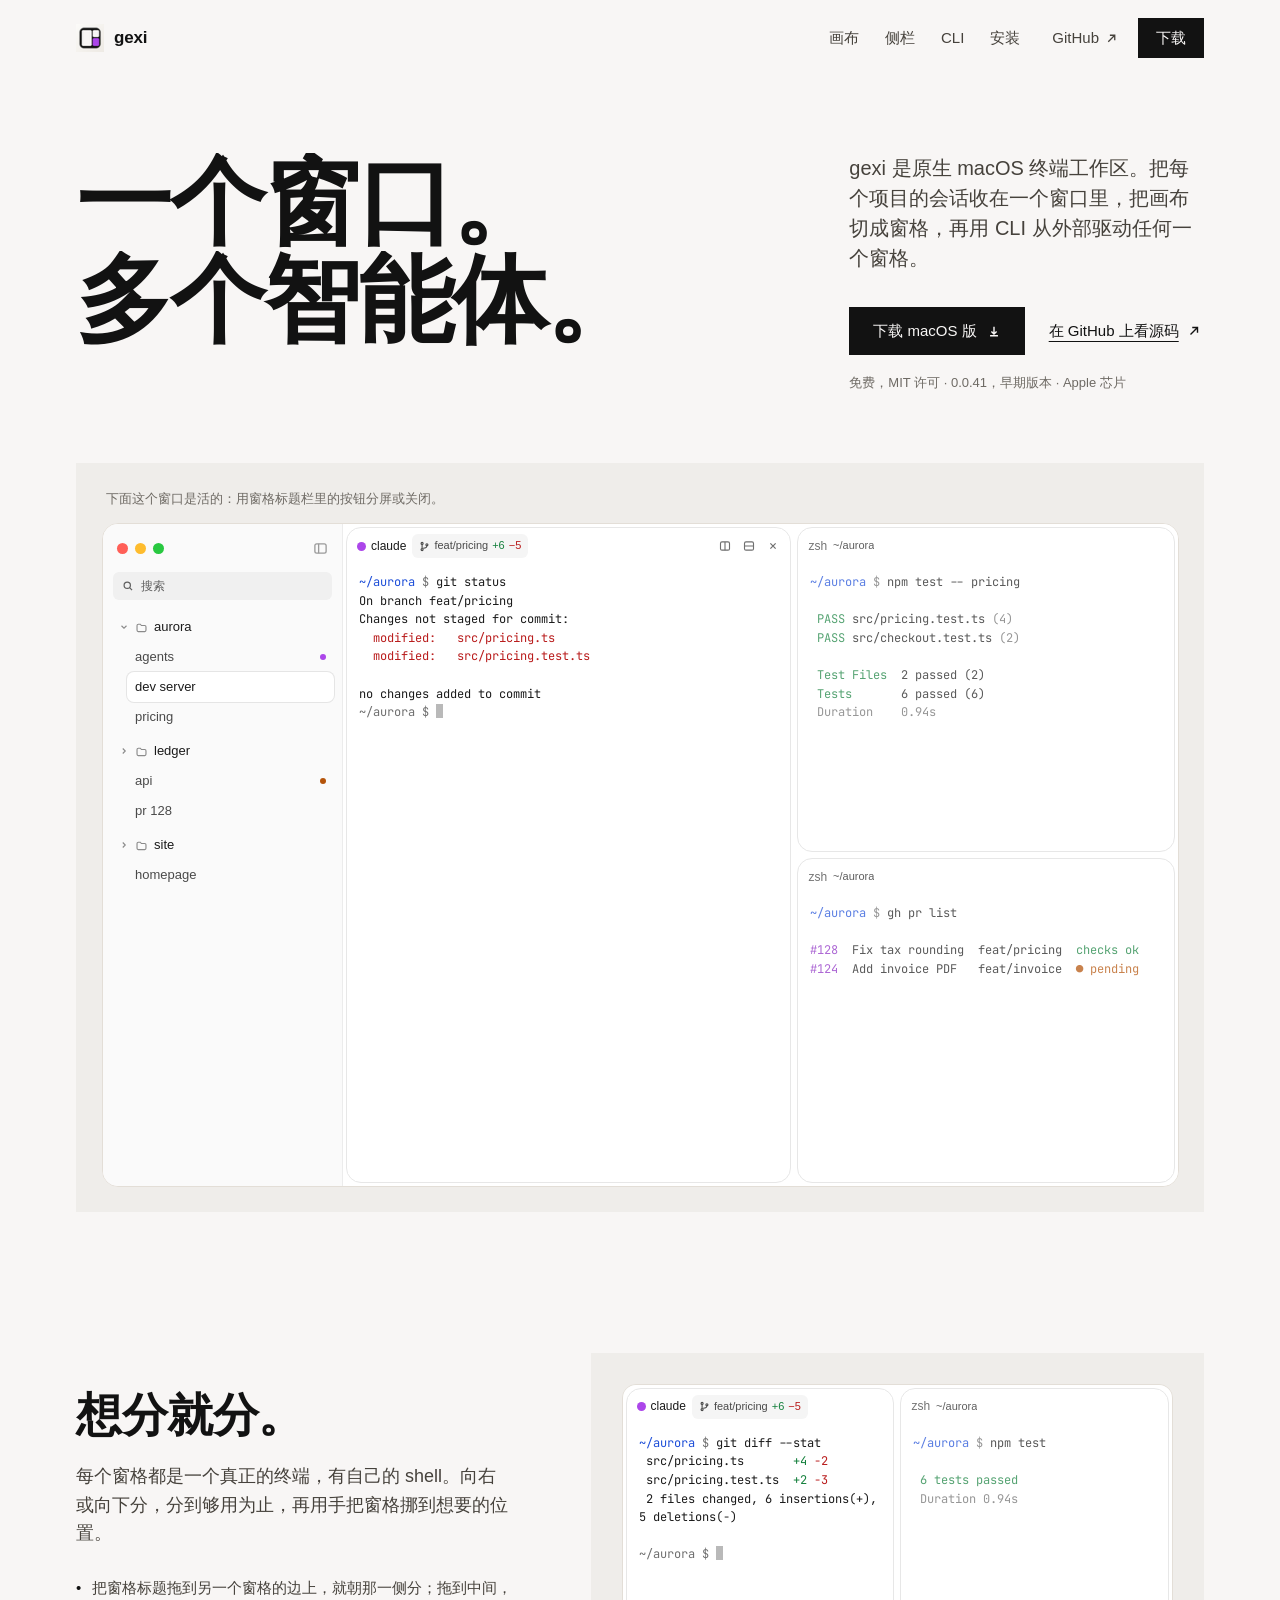
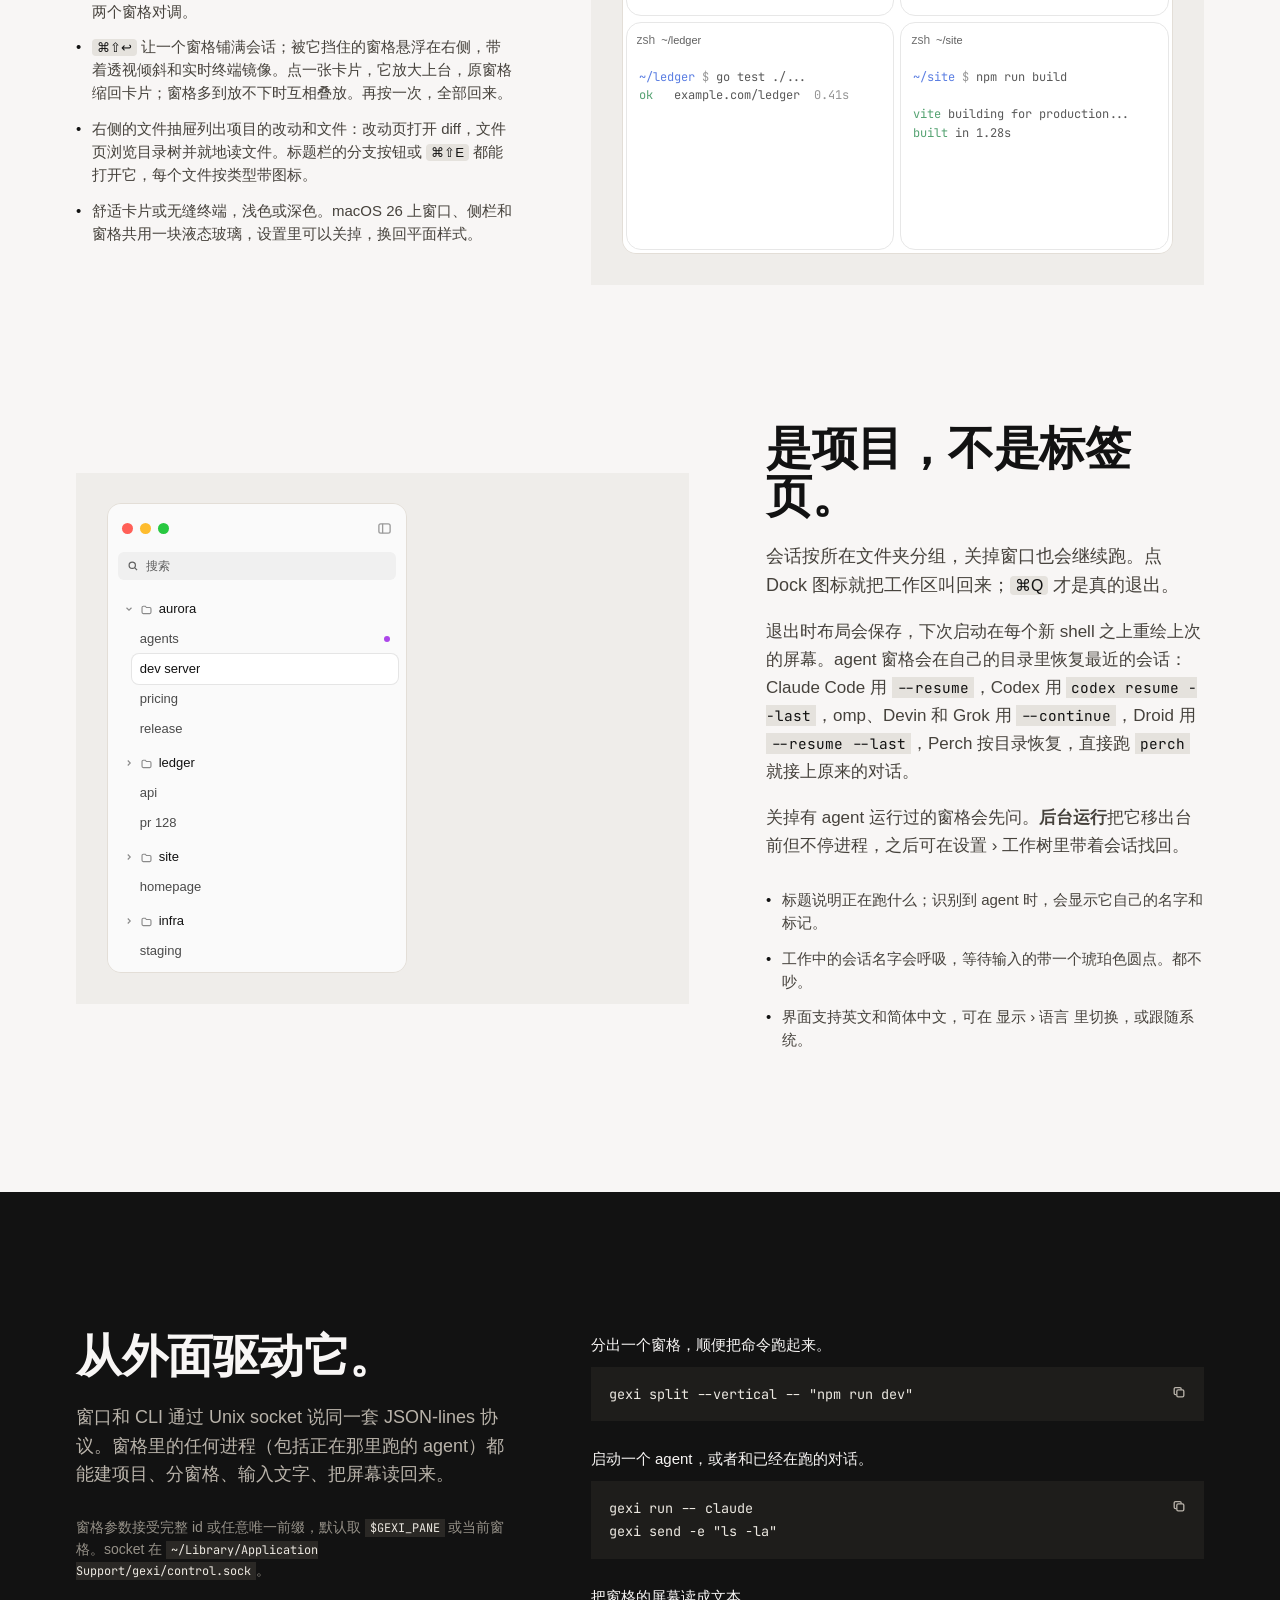
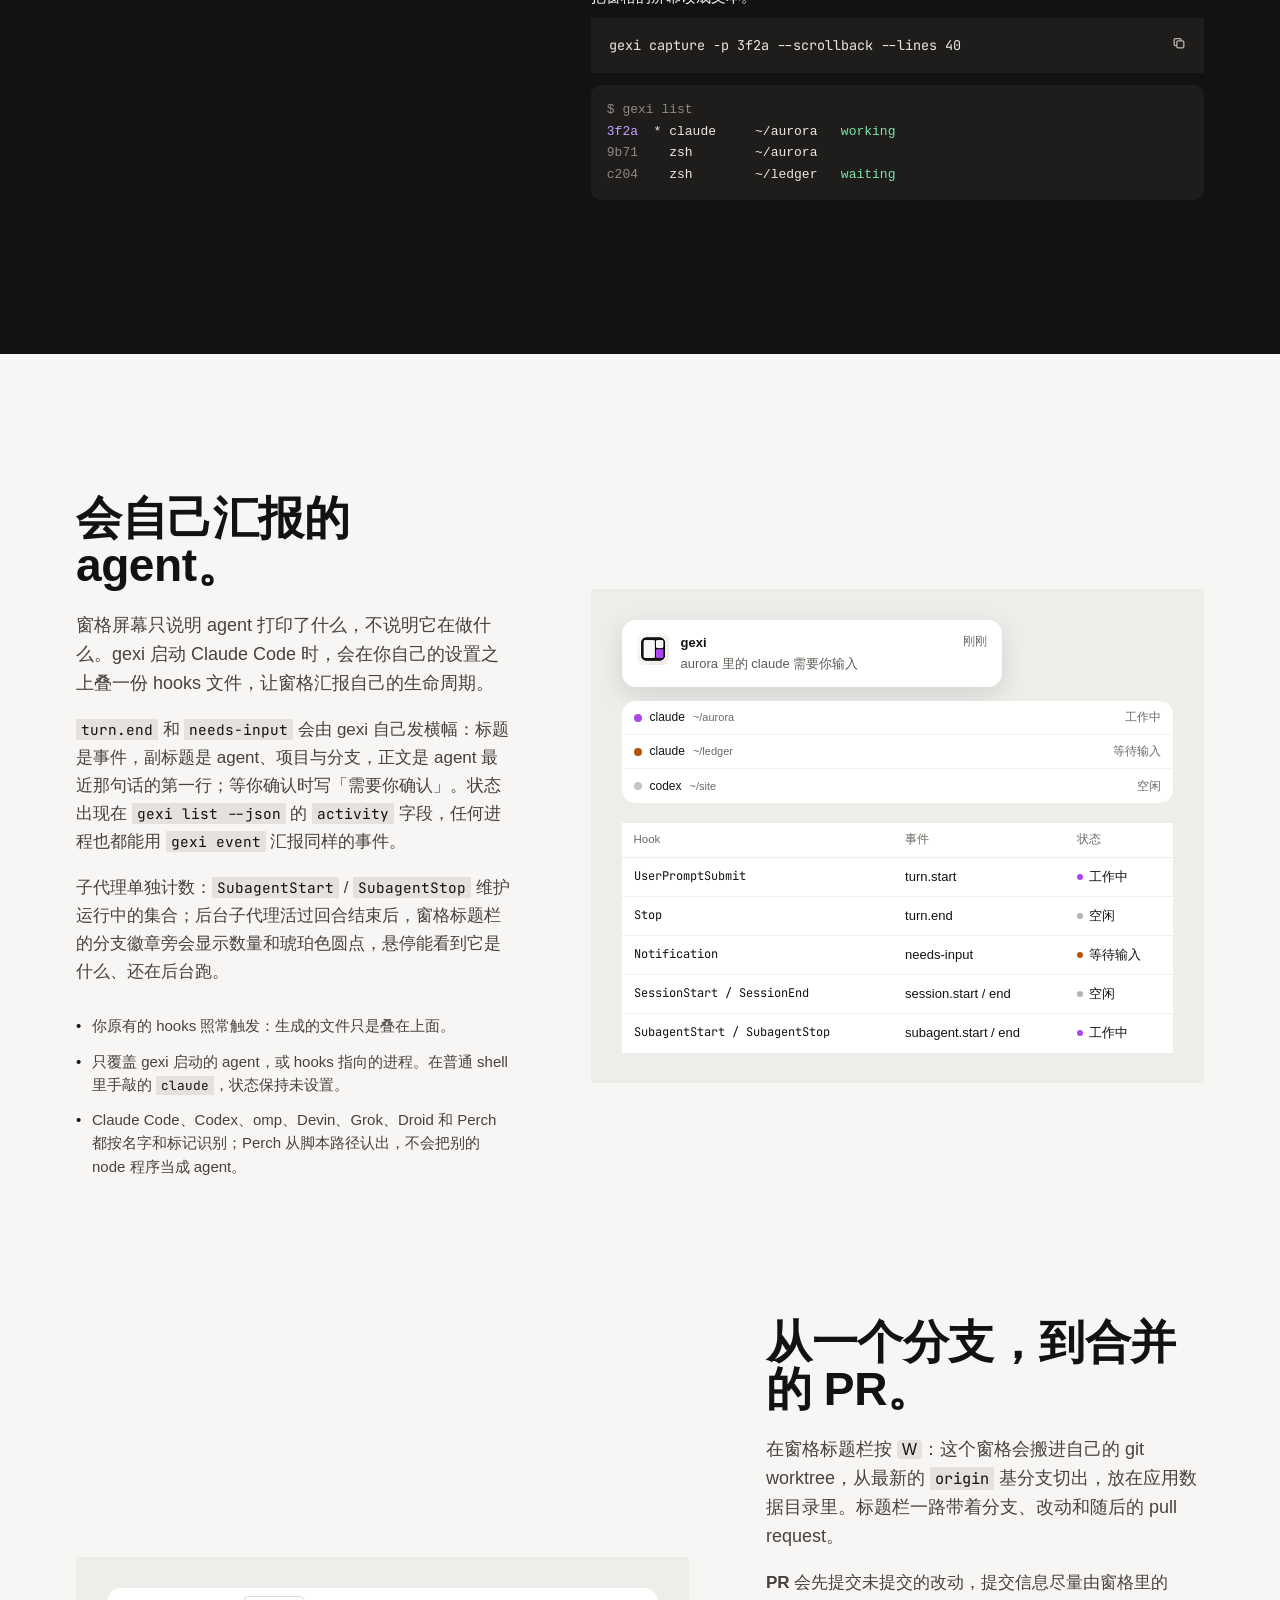
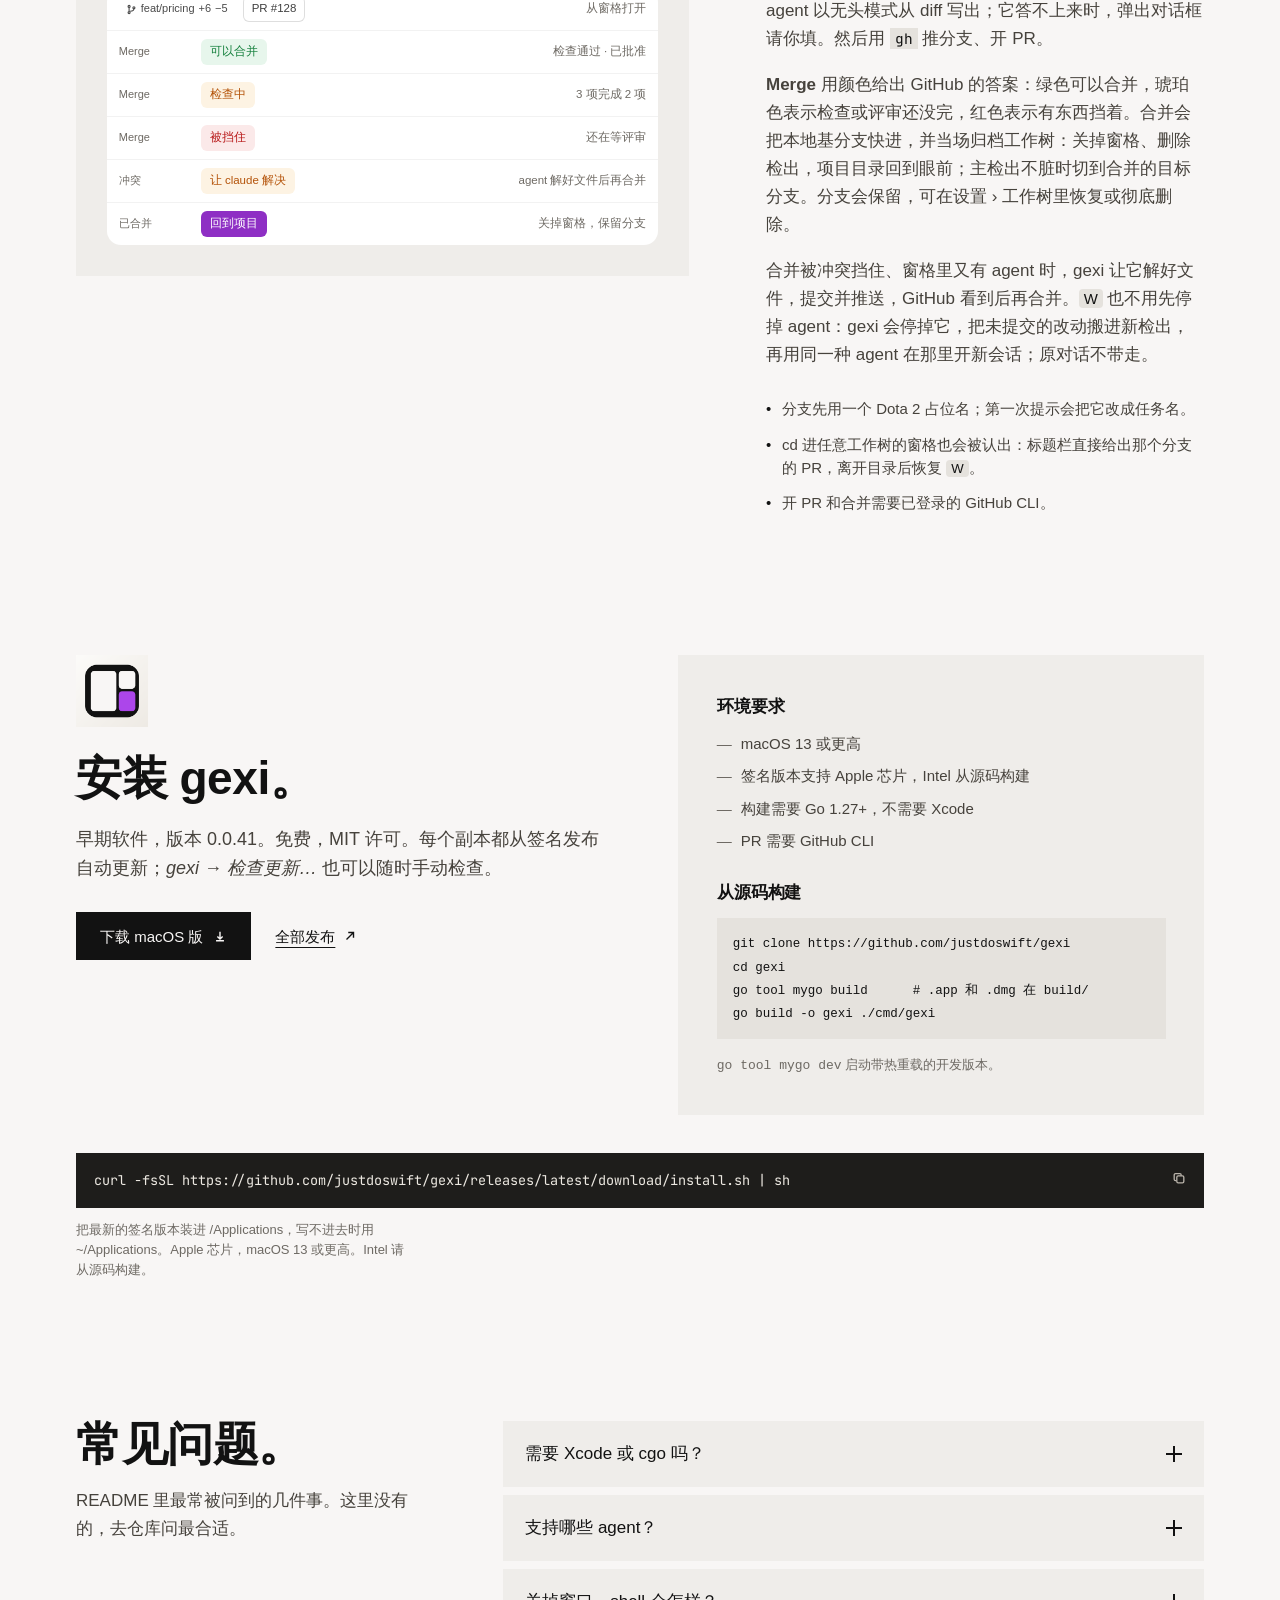
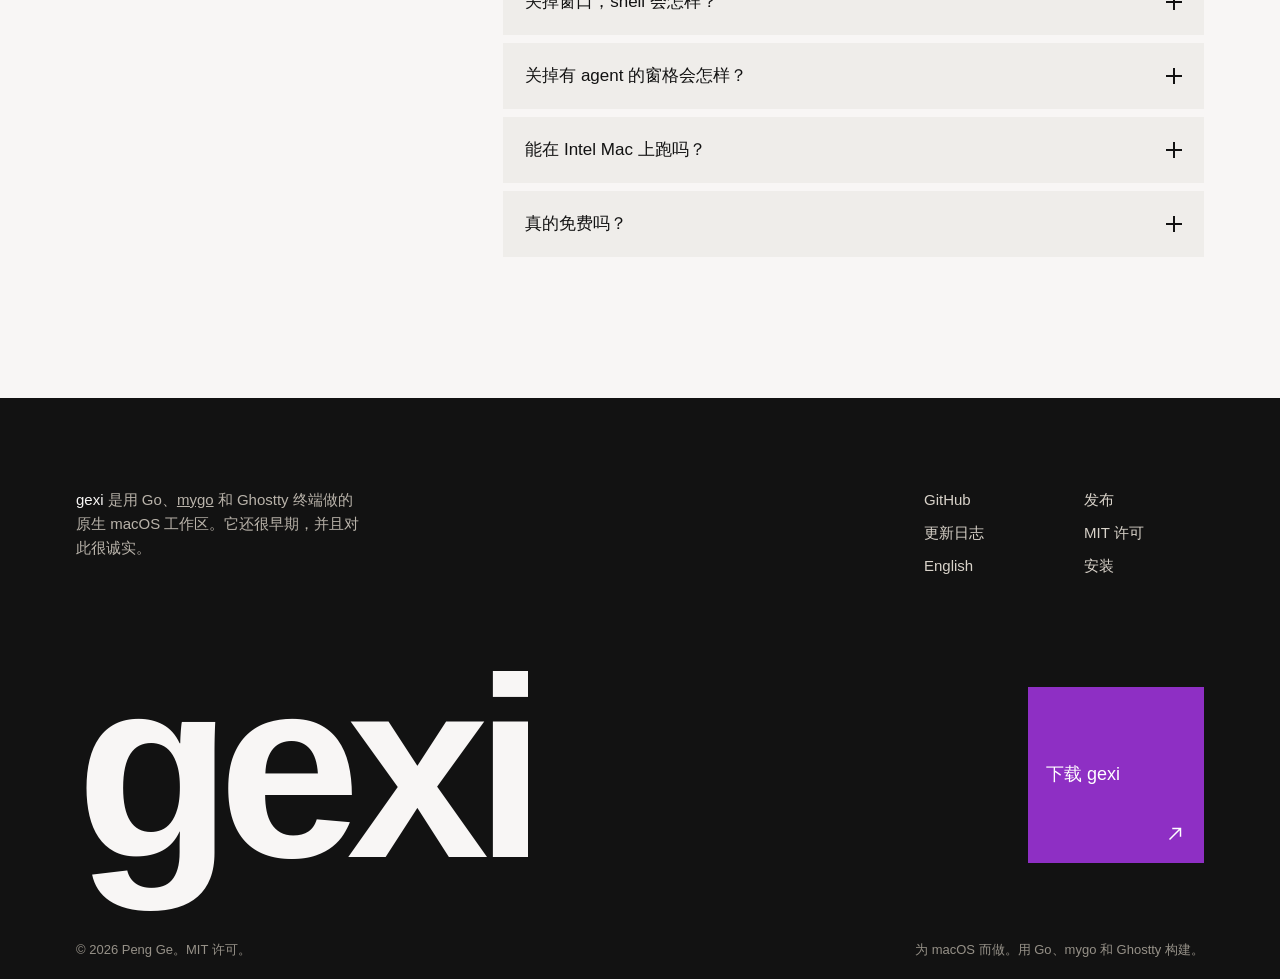
==== commit 421f7a86: "Remove remote hosts, ssh config, and remote access settings" ====
--- a/docs/zh/index.html
+++ b/docs/zh/index.html
@@ -87,7 +87,6 @@
               <div class="session"><span class="sess-name">homepage</span></div>
             </div>
           </div>
-          <div class="side-remote"><svg viewBox="0 0 16 16" fill="none" stroke="currentColor" stroke-width="1.4" aria-hidden="true"><rect x="2" y="3" width="12" height="7" rx="1.5"/><path d="M5.5 13h5M8 10v3"/></svg><span>远程</span><span class="plus">+</span></div>
         </div>
         <div class="app-main">
           <div class="panes" data-count="3" data-panes>
@@ -271,8 +270,7 @@
                   <div class="session"><span class="sess-name">staging</span></div>
                 </div>
               </div>
-              <div class="side-remote"><svg viewBox="0 0 16 16" fill="none" stroke="currentColor" stroke-width="1.4" aria-hidden="true"><rect x="2" y="3" width="12" height="7" rx="1.5"/><path d="M5.5 13h5M8 10v3"/></svg><span>远程</span><span class="plus">+</span></div>
-            </div>
+                </div>
           </div>
         </div>
       </div>
@@ -401,30 +399,6 @@
               <span class="pr-btn pr-btn--violet">回到项目</span>
               <span class="pr-note">关掉窗格，保留分支</span>
             </div>
-          </div>
-        </div>
-      </div>
-    </div>
-  </section>
-
-  <section class="section wrap" id="remote">
-    <div class="split">
-      <div class="split-copy" data-reveal>
-        <h2>另一台 Mac，同一个窗口。</h2>
-        <p class="lead">用一次性连接码，通过中继连上另一台 Mac；或者直接选 <code>~/.ssh/config</code> 里的主机。窗格跑你自己的 ssh 配置，ProxyJump、密钥这些照旧。</p>
-        <p class="body">同一台主机的所有窗格共用一条连接。打开「保留远程会话」后，每个窗格有自己的 tmux 会话，掉线再连还是同一个 shell；没有 tmux 的主机也能拿到登录 shell。留在本地的是 agent 检测：远程 agent 目前不汇报状态。</p>
-      </div>
-      <div data-reveal style="--d:90ms">
-        <div class="panel">
-          <div class="menu" data-ui aria-label="远程菜单">
-            <div class="menu-head">远程</div>
-            <div class="menu-item"><svg viewBox="0 0 16 16" fill="none" stroke="currentColor" stroke-width="1.4" aria-hidden="true"><rect x="2" y="3" width="12" height="7" rx="1.5"/><path d="M5.5 13h5M8 10v3"/></svg>连接到另一台 Mac…<span class="sub">连接码</span></div>
-            <div class="menu-item"><svg viewBox="0 0 16 16" fill="none" stroke="currentColor" stroke-width="1.4" aria-hidden="true"><path d="M8 2.5v11M3 7.5 8 2.5l5 5"/></svg>允许这台 Mac 被连接…<span class="sub">中继</span></div>
-            <div class="menu-sep"></div>
-            <div class="menu-head">~/.ssh/config 里的主机</div>
-            <div class="menu-item"><svg viewBox="0 0 16 16" fill="none" stroke="currentColor" stroke-width="1.4" aria-hidden="true"><rect x="2" y="3" width="12" height="7" rx="1.5"/><path d="M5.5 13h5M8 10v3"/></svg>studio-mac<span class="sub">隧道</span></div>
-            <div class="menu-item"><svg viewBox="0 0 16 16" fill="none" stroke="currentColor" stroke-width="1.4" aria-hidden="true"><rect x="2" y="3" width="12" height="7" rx="1.5"/><path d="M5.5 13h5M8 10v3"/></svg>build-mini<span class="sub">ssh</span></div>
-            <div class="menu-item"><svg viewBox="0 0 16 16" fill="none" stroke="currentColor" stroke-width="1.4" aria-hidden="true"><rect x="2" y="3" width="12" height="7" rx="1.5"/><path d="M5.5 13h5M8 10v3"/></svg>staging<span class="sub">ProxyJump</span></div>
           </div>
         </div>
       </div>
@@ -492,10 +466,6 @@
             <div class="answer">从源码构建可以，代码同时支持 Apple 芯片和 Intel。签名公证的下载目前只有 Apple 芯片版。</div>
           </details>
           <details class="qa" name="faq">
-            <summary>远程 agent 会汇报状态吗？<span class="sign" aria-hidden="true"></span></summary>
-            <div class="answer">还不会。gexi 看到的是 ssh 进程，不是远端的 agent，所以远程 <code>claude</code> 不会汇报工作或等待。远程窗格的其他部分和本地一样。</div>
-          </details>
-          <details class="qa" name="faq">
             <summary>真的免费吗？<span class="sign" aria-hidden="true"></span></summary>
             <div class="answer">是的。gexi 是 MIT 许可，源码在 <a href="https://github.com/justdoswift/gexi">GitHub</a>。没有账号、没有遥测、没有付费版。</div>
           </details>
--- a/docs/assets/site.css
+++ b/docs/assets/site.css
@@ -481,20 +481,6 @@
   50% { opacity: 0.45; }
 }
 
-.side-remote {
-  display: flex;
-  align-items: center;
-  gap: 7px;
-  height: 42px;
-  padding: 0 16px;
-  border-top: 1px solid #ececec;
-  font-size: 12.5px;
-  color: #6b6b6b;
-  flex: 0 0 auto;
-}
-.side-remote svg { width: 14px; height: 14px; }
-.side-remote .plus { margin-inline-start: auto; font-size: 15px; color: #9a9a9a; }
-
 .app-main {
   flex: 1 1 auto;
   min-width: 0;
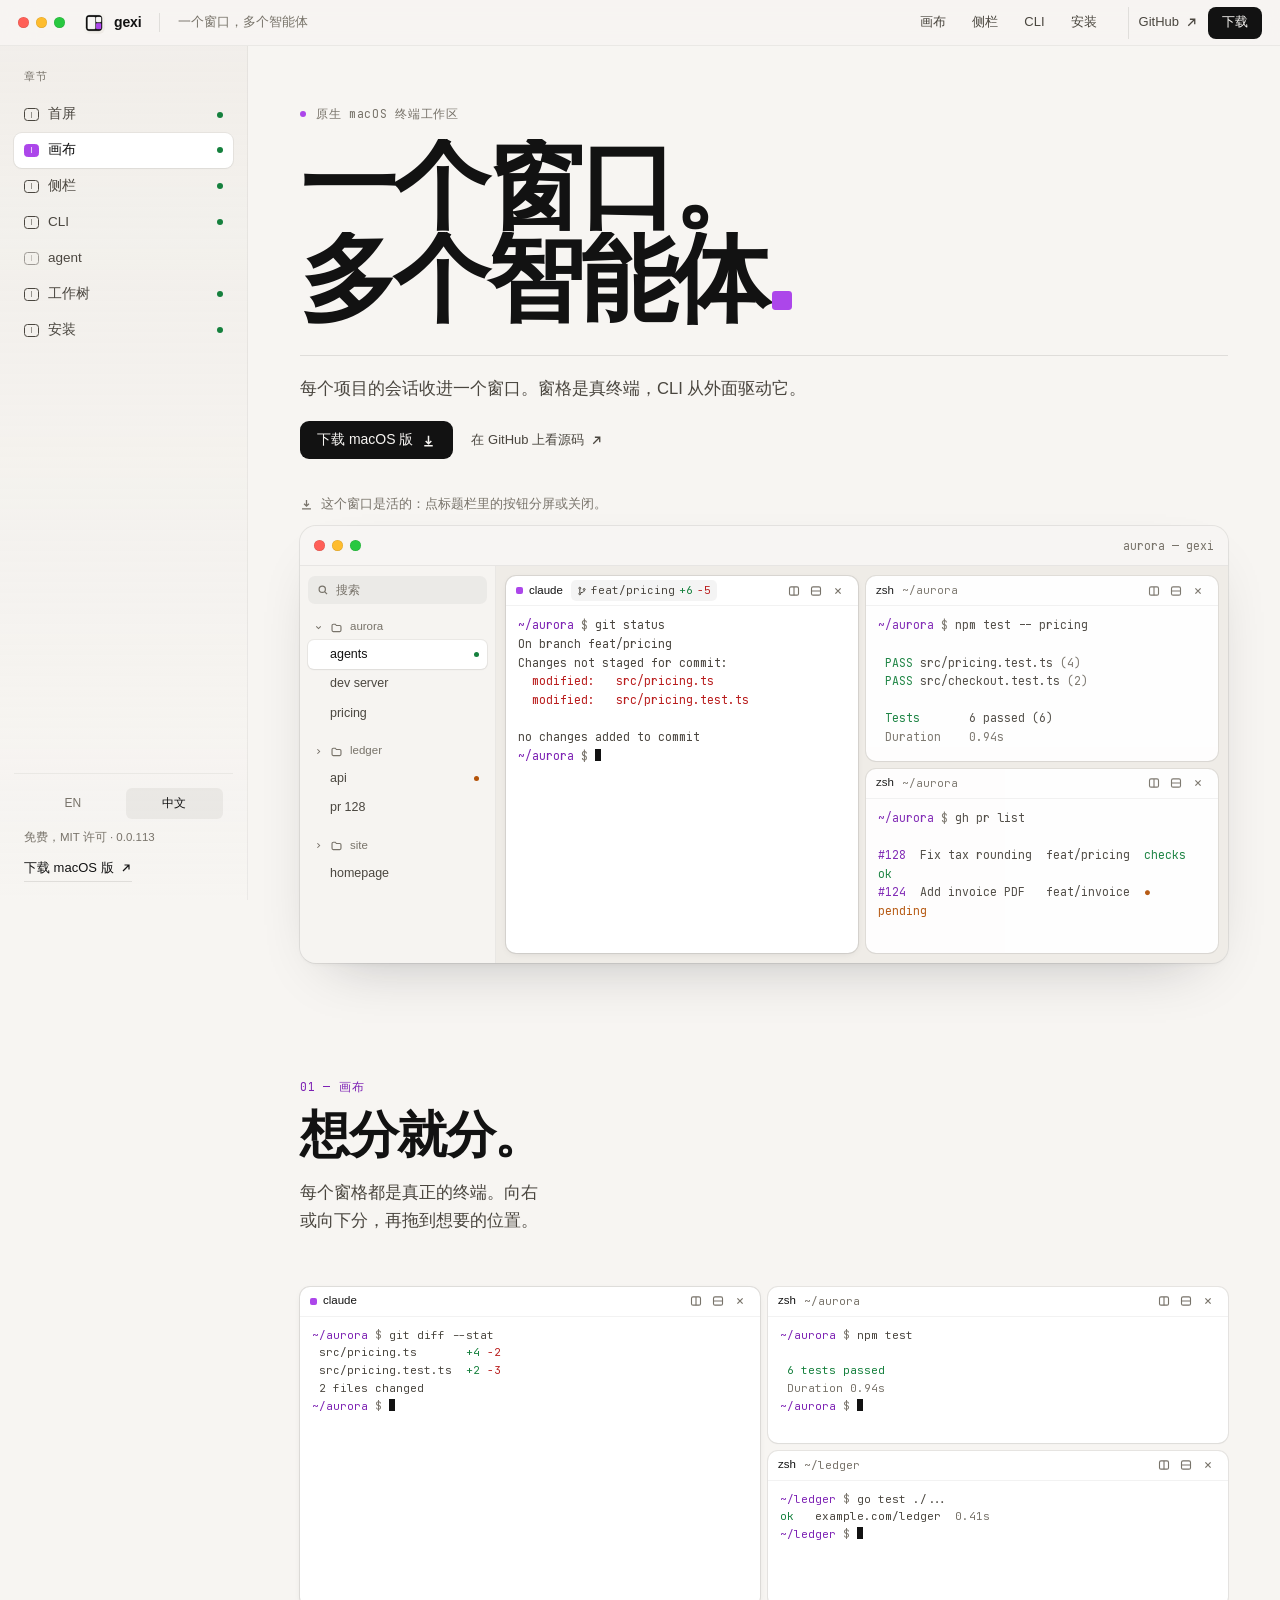
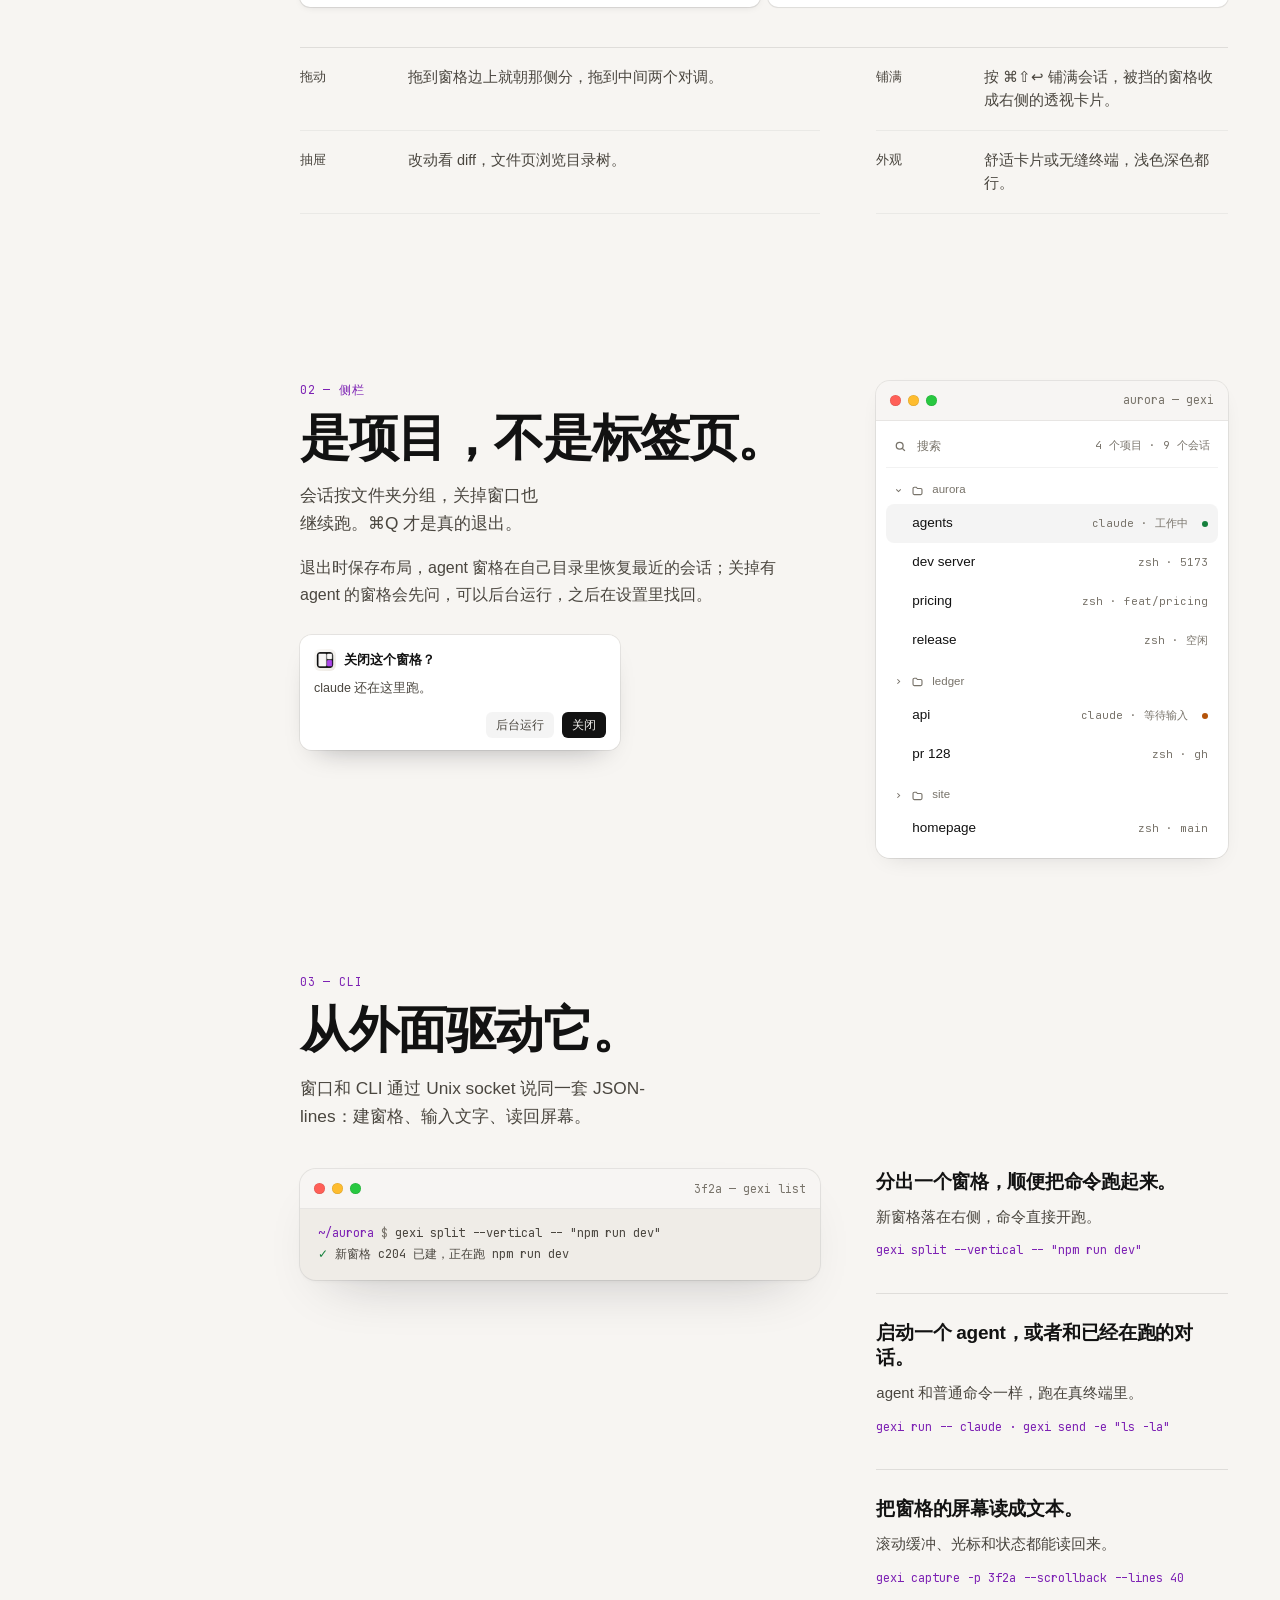
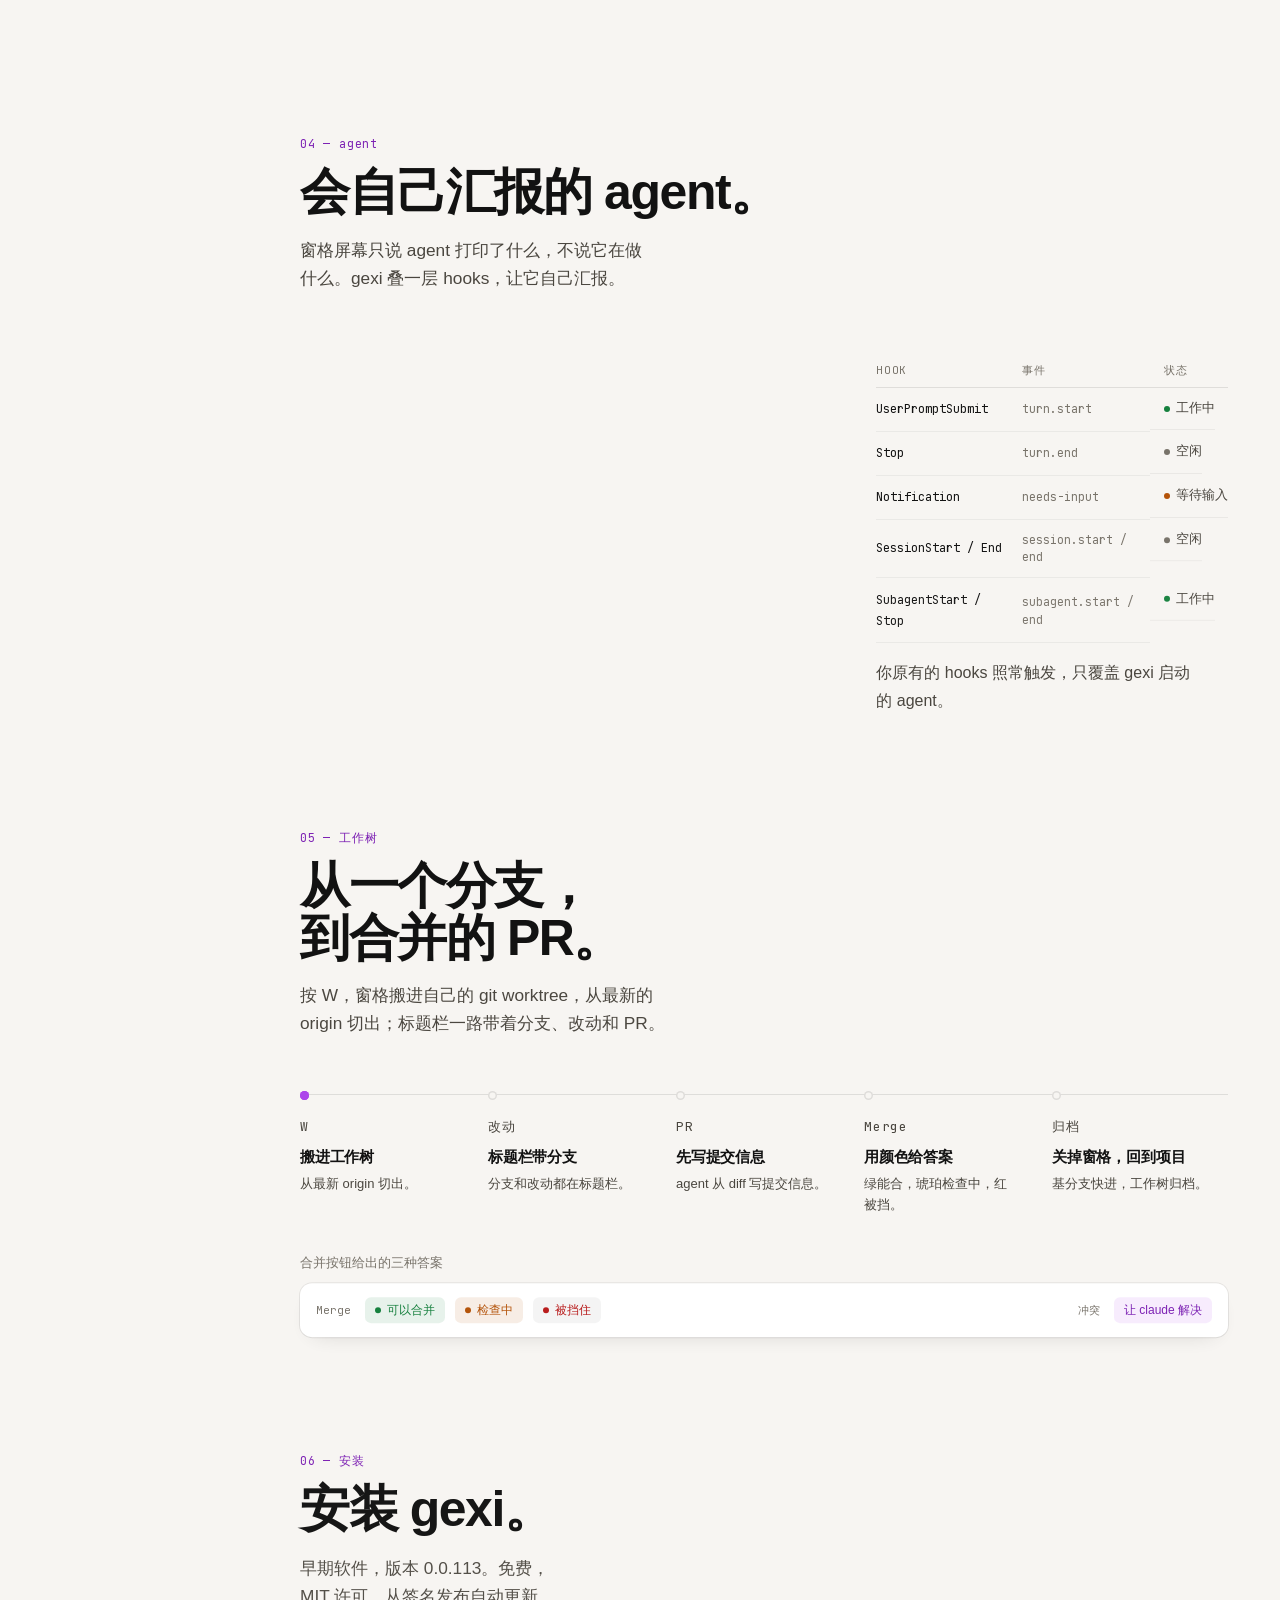
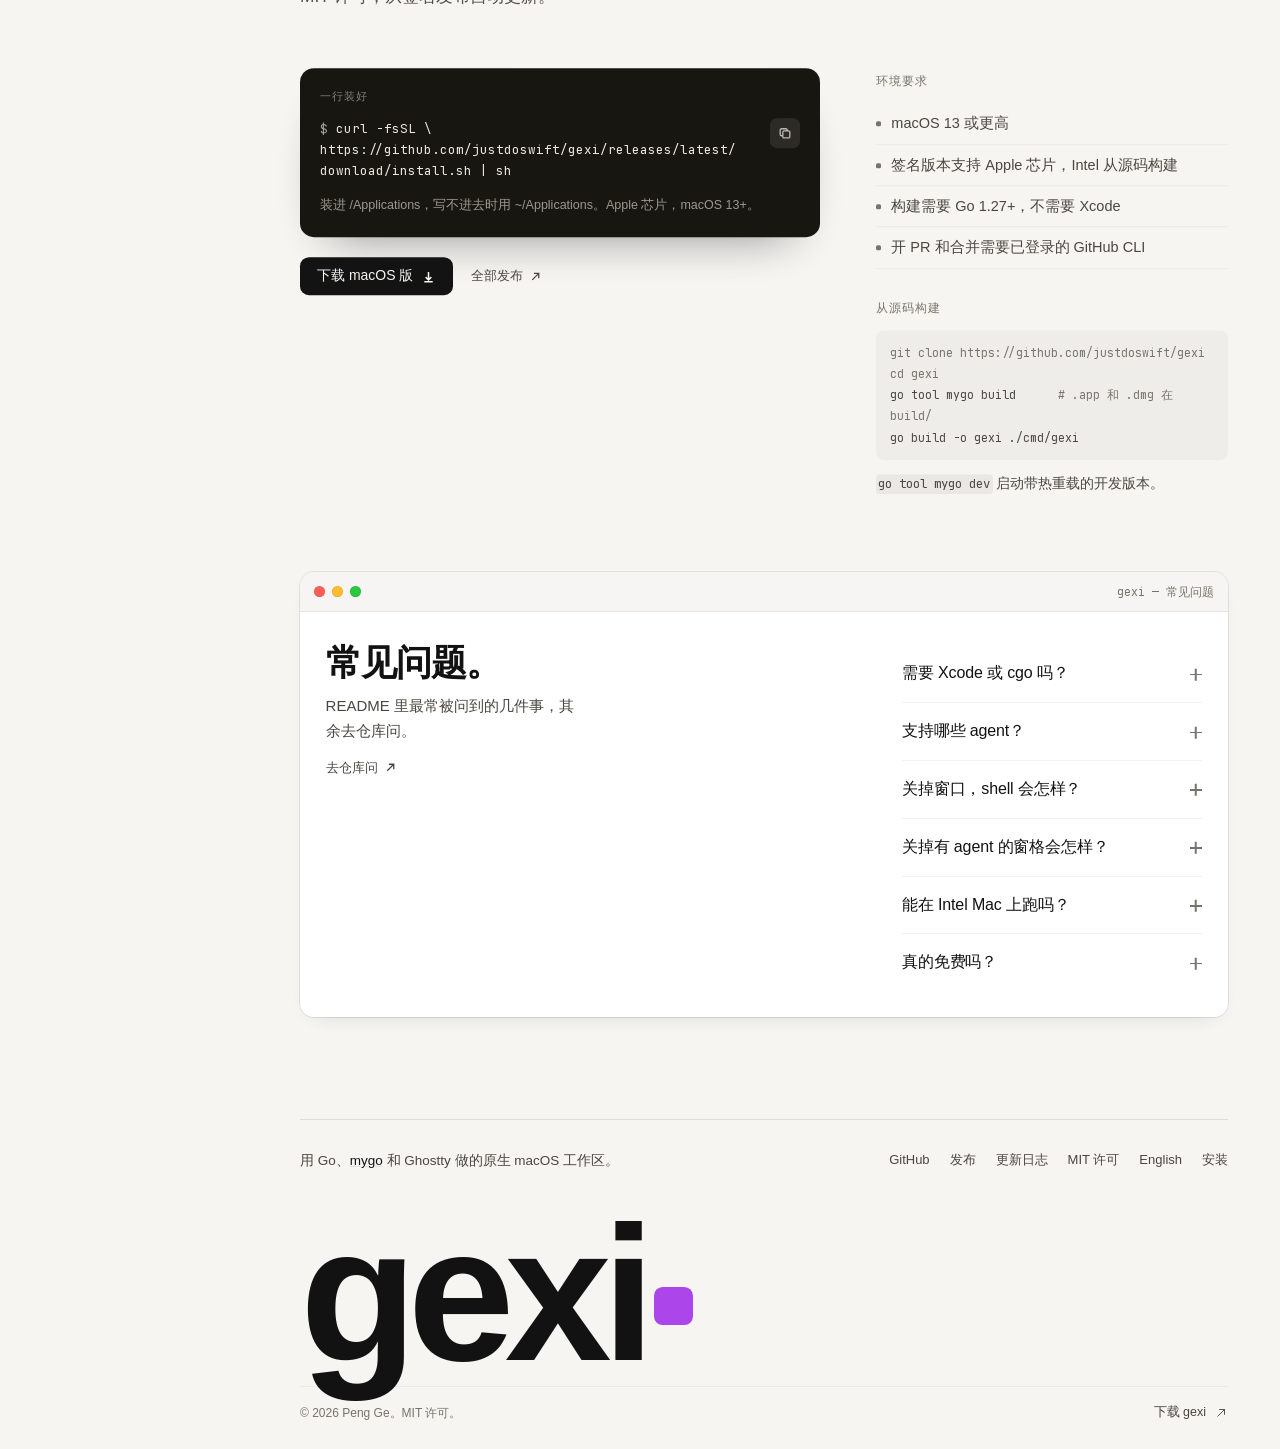
==== commit 1d55f4d4: "Redesign the website around the gexi window The page is now one gexi window: a title bar, a session " ====
--- a/docs/zh/index.html
+++ b/docs/zh/index.html
@@ -4,25 +4,22 @@
 <meta charset="utf-8">
 <meta name="viewport" content="width=device-width, initial-scale=1">
 <title>gexi — 一个窗口，多个智能体</title>
-<meta name="description" content="gexi 是原生 macOS 终端工作区：把项目与会话收在一个窗口里，终端任意嵌套分屏，工作树一路开到 PR，CLI 可以从外部驱动每一个窗格。">
+<meta name="description" content="gexi 是原生 macOS 终端工作区：一个窗口里按项目收好每个会话，窗格任意分屏，工作树一路开到合并的 PR，agent 自己汇报状态，CLI 能从外面驱动任何一个窗格。">
 <link rel="canonical" href="https://justdoswift.github.io/gexi/zh/">
 <link rel="alternate" hreflang="en" href="https://justdoswift.github.io/gexi/">
 <link rel="alternate" hreflang="zh-Hans" href="https://justdoswift.github.io/gexi/zh/">
 <link rel="alternate" hreflang="x-default" href="https://justdoswift.github.io/gexi/">
 <meta property="og:type" content="website">
 <meta property="og:title" content="gexi — 一个窗口，多个智能体">
-<meta property="og:description" content="原生 macOS 终端工作区。分屏、按项目分组的会话、一路开到 PR 的工作树、agent 事件，以及一个能驱动整个窗口的 CLI。">
+<meta property="og:description" content="原生 macOS 终端工作区。分屏、按项目分组的会话、一路开到 PR 的工作树、会自己汇报的 agent，以及一个能驱动整个窗口的 CLI。">
 <meta property="og:url" content="https://justdoswift.github.io/gexi/zh/">
 <meta property="og:image" content="https://justdoswift.github.io/gexi/assets/og.png">
 <meta name="twitter:card" content="summary_large_image">
-<meta name="theme-color" content="#f8f6f5">
+<meta name="theme-color" content="#f7f5f2">
 <link rel="icon" type="image/png" sizes="32x32" href="../assets/gexi-icon-32.png">
 <link rel="apple-touch-icon" href="../assets/gexi-icon-180.png">
-<link rel="preconnect" href="https://fonts.googleapis.com">
-<link rel="preconnect" href="https://fonts.gstatic.com" crossorigin>
-<link rel="stylesheet" href="https://fonts.googleapis.com/css2?family=JetBrains+Mono:wght@400;500&display=swap">
+<link rel="preload" href="../assets/fonts/jetbrains-mono-latin.woff2" as="font" type="font/woff2" crossorigin>
 <link rel="stylesheet" href="../assets/site.css">
-<script>document.documentElement.classList.add('js');</script>
 <script type="application/ld+json">
 {"@context":"https://schema.org","@type":"SoftwareApplication","name":"gexi","operatingSystem":"macOS 13 or later","applicationCategory":"DeveloperApplication","offers":{"@type":"Offer","price":"0","priceCurrency":"USD"},"license":"https://opensource.org/licenses/MIT","url":"https://justdoswift.github.io/gexi/zh/","downloadUrl":"https://github.com/justdoswift/gexi/releases/latest"}
 </script>
@@ -30,85 +27,160 @@
 <body>
 <a class="skip" href="#main">跳到正文</a>
 
-<header class="nav">
-  <div class="wrap nav-inner">
-    <a class="brand" href="../index.html"><img src="../assets/gexi-icon-32.png" width="28" height="28" alt=""><span>gexi</span></a>
-    <nav class="nav-links" aria-label="主导航">
-      <a href="#canvas">画布</a>
-      <a href="#sidebar">侧栏</a>
-      <a href="#cli">CLI</a>
-      <a href="#install">安装</a>
-    </nav>
-    <div class="nav-actions">
-      <a class="nav-github" href="https://github.com/justdoswift/gexi">GitHub<svg viewBox="0 0 16 16" fill="none" stroke="currentColor" stroke-width="1.6" aria-hidden="true"><path d="M4 12 12 4M6 4h6v6"/></svg></a>
-      <a class="btn btn--sm" href="https://github.com/justdoswift/gexi/releases/latest">下载</a>
-    </div>
+<header class="chrome">
+  <span class="lights" aria-hidden="true"><i></i><i></i><i></i></span>
+  <a class="chrome-brand" href="../index.html"><img src="../assets/gexi-icon-32.png" width="22" height="22" alt=""><span>gexi</span></a>
+  <p class="chrome-title">一个窗口，多个智能体</p>
+  <nav class="chrome-nav" aria-label="主导航">
+    <a href="#canvas">画布</a>
+    <a href="#sidebar">侧栏</a>
+    <a href="#cli">CLI</a>
+    <a href="#install">安装</a>
+  </nav>
+  <div class="chrome-actions">
+    <a class="ghost-link" href="https://github.com/justdoswift/gexi"><span>GitHub</span><svg viewBox="0 0 16 16" fill="none" stroke="currentColor" stroke-width="1.6" aria-hidden="true"><path d="M4 12 12 4M6 4h6v6"/></svg></a>
+    <a class="btn btn--sm" href="https://github.com/justdoswift/gexi/releases/latest">下载</a>
   </div>
 </header>
 
-<main id="main">
-
-  <section class="hero wrap" aria-labelledby="title">
-    <div class="hero-top">
-      <h1 id="title"><span class="line"><span>一个窗口。</span></span><span class="line"><span>多个智能体。</span></span></h1>
-      <div class="hero-aside">
-        <p class="hero-sub">gexi 是原生 macOS 终端工作区。把每个项目的会话收在一个窗口里，把画布切成窗格，再用 CLI 从外部驱动任何一个窗格。</p>
-        <div class="hero-cta">
-          <a class="btn" href="https://github.com/justdoswift/gexi/releases/latest">下载 macOS 版<svg viewBox="0 0 16 16" fill="none" stroke="currentColor" stroke-width="1.6" aria-hidden="true"><path d="M8 3v8M5 8.5 8 11.5l3-3M3.5 13.5h9"/></svg></a>
-          <a class="link-arrow" href="https://github.com/justdoswift/gexi">在 GitHub 上看源码<svg viewBox="0 0 16 16" fill="none" stroke="currentColor" stroke-width="1.6" aria-hidden="true"><path d="M4 12 12 4M6 4h6v6"/></svg></a>
-        </div>
-        <p class="hero-meta">免费，MIT 许可 · 0.0.41，早期版本 · Apple 芯片</p>
+<div class="workspace">
+
+  <aside class="rail" aria-label="页面章节">
+    <p class="rail-label">章节</p>
+    <nav class="rail-list">
+      <a class="rail-item" href="#top" data-rail="top"><span class="rail-glyph" aria-hidden="true"></span>首屏<span class="rail-dot" aria-hidden="true"></span></a>
+      <a class="rail-item" href="#canvas" data-rail="canvas"><span class="rail-glyph" aria-hidden="true"></span>画布<span class="rail-dot" aria-hidden="true"></span></a>
+      <a class="rail-item" href="#sidebar" data-rail="sidebar"><span class="rail-glyph" aria-hidden="true"></span>侧栏<span class="rail-dot" aria-hidden="true"></span></a>
+      <a class="rail-item" href="#cli" data-rail="cli"><span class="rail-glyph" aria-hidden="true"></span>CLI<span class="rail-dot" aria-hidden="true"></span></a>
+      <a class="rail-item" href="#agents" data-rail="agents"><span class="rail-glyph" aria-hidden="true"></span>agent<span class="rail-dot" aria-hidden="true"></span></a>
+      <a class="rail-item" href="#worktrees" data-rail="worktrees"><span class="rail-glyph" aria-hidden="true"></span>工作树<span class="rail-dot" aria-hidden="true"></span></a>
+      <a class="rail-item" href="#install" data-rail="install"><span class="rail-glyph" aria-hidden="true"></span>安装<span class="rail-dot" aria-hidden="true"></span></a>
+    </nav>
+    <div class="rail-foot">
+      <div class="rail-lang">
+        <a href="../index.html" lang="en" hreflang="en">EN</a>
+        <a href="index.html" aria-current="true">中文</a>
       </div>
+      <p class="rail-meta">免费，MIT 许可 · 0.0.113</p>
+      <a class="rail-cta" href="https://github.com/justdoswift/gexi/releases/latest">下载 macOS 版<svg viewBox="0 0 16 16" fill="none" stroke="currentColor" stroke-width="1.6" aria-hidden="true"><path d="M4 12 12 4M6 4h6v6"/></svg></a>
     </div>
-
-    <div class="stage">
-      <p class="stage-hint">下面这个窗口是活的：用窗格标题栏里的按钮分屏或关闭。</p>
-      <div class="app hero-window" data-ui aria-label="一个 gexi 窗口，里面有三个窗格">
-        <div class="app-side">
-          <div class="side-chrome">
-            <span class="lights" aria-hidden="true"><i></i><i></i><i></i></span>
-            <svg viewBox="0 0 16 16" fill="none" stroke="currentColor" stroke-width="1.4" aria-hidden="true"><rect x="2" y="3" width="12" height="10" rx="2"/><path d="M6 3v10"/></svg>
-          </div>
-          <div class="side-search"><svg viewBox="0 0 16 16" fill="none" stroke="currentColor" stroke-width="1.6" aria-hidden="true"><circle cx="7" cy="7" r="4.2"/><path d="m10.4 10.4 3 3"/></svg>搜索</div>
-          <div class="side-list">
-            <div class="project">
-              <div class="project-row"><svg class="chev" viewBox="0 0 16 16" fill="none" stroke="currentColor" stroke-width="1.8" aria-hidden="true"><path d="m4 6 4 4 4-4"/></svg><svg viewBox="0 0 16 16" fill="none" stroke="currentColor" stroke-width="1.4" aria-hidden="true"><path d="M2.5 5.5A1.5 1.5 0 0 1 4 4h2.5l1.4 1.6H12A1.5 1.5 0 0 1 13.5 7.1v4.4A1.5 1.5 0 0 1 12 13H4a1.5 1.5 0 0 1-1.5-1.5Z"/></svg><span>aurora</span></div>
-              <div class="session working"><span class="sess-name">agents</span><span class="dot dot--work"></span></div>
-              <div class="session active"><span class="sess-name">dev server</span></div>
-              <div class="session"><span class="sess-name">pricing</span></div>
-            </div>
-            <div class="project">
-              <div class="project-row"><svg class="chev" viewBox="0 0 16 16" fill="none" stroke="currentColor" stroke-width="1.8" aria-hidden="true"><path d="m6 4 4 4-4 4"/></svg><svg viewBox="0 0 16 16" fill="none" stroke="currentColor" stroke-width="1.4" aria-hidden="true"><path d="M2.5 5.5A1.5 1.5 0 0 1 4 4h2.5l1.4 1.6H12A1.5 1.5 0 0 1 13.5 7.1v4.4A1.5 1.5 0 0 1 12 13H4a1.5 1.5 0 0 1-1.5-1.5Z"/></svg><span>ledger</span></div>
-              <div class="session"><span class="sess-name">api</span><span class="dot dot--wait"></span></div>
-              <div class="session"><span class="sess-name">pr 128</span></div>
-            </div>
-            <div class="project">
-              <div class="project-row"><svg class="chev" viewBox="0 0 16 16" fill="none" stroke="currentColor" stroke-width="1.8" aria-hidden="true"><path d="m6 4 4 4-4 4"/></svg><svg viewBox="0 0 16 16" fill="none" stroke="currentColor" stroke-width="1.4" aria-hidden="true"><path d="M2.5 5.5A1.5 1.5 0 0 1 4 4h2.5l1.4 1.6H12A1.5 1.5 0 0 1 13.5 7.1v4.4A1.5 1.5 0 0 1 12 13H4a1.5 1.5 0 0 1-1.5-1.5Z"/></svg><span>site</span></div>
-              <div class="session"><span class="sess-name">homepage</span></div>
-            </div>
-          </div>
-        </div>
-        <div class="app-main">
-          <div class="panes" data-count="3" data-panes>
-            <section class="pane focused">
-              <header class="pane-head">
-                <span class="pane-title"><span class="agent" aria-hidden="true"></span>claude</span>
-                <span class="branch-pill"><svg viewBox="0 0 16 16" fill="none" stroke="currentColor" stroke-width="1.6" aria-hidden="true"><circle cx="4.5" cy="3.5" r="1.5"/><circle cx="4.5" cy="12.5" r="1.5"/><circle cx="11.5" cy="5.5" r="1.5"/><path d="M4.5 5v6M6 10.5c3.5 0 5.5-1 5.5-3.5"/></svg>feat/pricing <span class="add">+6</span> <span class="del">−5</span></span>
-                <span class="pane-actions">
-                  <button class="pane-btn" data-act="split" aria-label="向右分屏"><svg viewBox="0 0 16 16" fill="none" stroke="currentColor" stroke-width="1.5" aria-hidden="true"><rect x="2" y="2.5" width="12" height="11" rx="2"/><path d="M8 2.5v11"/></svg></button>
-                  <button class="pane-btn" data-act="split" aria-label="向下分屏"><svg viewBox="0 0 16 16" fill="none" stroke="currentColor" stroke-width="1.5" aria-hidden="true"><rect x="2" y="2.5" width="12" height="11" rx="2"/><path d="M2 8h12"/></svg></button>
-                  <button class="pane-btn" data-act="close" aria-label="关闭窗格"><svg viewBox="0 0 16 16" fill="none" stroke="currentColor" stroke-width="1.6" aria-hidden="true"><path d="m4.5 4.5 7 7m0-7-7 7"/></svg></button>
-                </span>
-              </header>
-              <pre class="term"><span class="dir">~/aurora</span> <span class="dim">$</span> git status
+  </aside>
+
+  <main class="canvas" id="main">
+    <nav class="rail-strip" aria-label="页面章节">
+      <a href="#top" data-rail="top">首屏</a>
+      <a href="#canvas" data-rail="canvas">画布</a>
+      <a href="#sidebar" data-rail="sidebar">侧栏</a>
+      <a href="#cli" data-rail="cli">CLI</a>
+      <a href="#agents" data-rail="agents">agent</a>
+      <a href="#worktrees" data-rail="worktrees">工作树</a>
+      <a href="#install" data-rail="install">安装</a>
+    </nav>
+    <div class="wrap" id="top">
+
+      <section class="hero" aria-labelledby="title">
+        <div class="hero-head">
+          <p class="eyebrow"><i aria-hidden="true"></i>原生 macOS 终端工作区</p>
+          <h1 id="title">
+            <span class="hero-line"><span>一个窗口。</span></span>
+            <span class="hero-line"><span>多个智能体<i class="stop-mark" aria-hidden="true"></i></span></span>
+          </h1>
+        </div>
+
+        <div class="hero-sub">
+          <p>每个项目的会话收进一个窗口。窗格是真终端，CLI 从外面驱动它。</p>
+          <div class="hero-actions">
+            <a class="btn" href="https://github.com/justdoswift/gexi/releases/latest">下载 macOS 版<svg viewBox="0 0 16 16" fill="none" stroke="currentColor" stroke-width="1.6" aria-hidden="true"><path d="M8 3v8M5 8.5 8 11.5l3-3M3.5 13.5h9"/></svg></a>
+            <a class="ghost-link" href="https://github.com/justdoswift/gexi"><span>在 GitHub 上看源码</span><svg viewBox="0 0 16 16" fill="none" stroke="currentColor" stroke-width="1.6" aria-hidden="true"><path d="M4 12 12 4M6 4h6v6"/></svg></a>
+          </div>
+        </div>
+
+        <div class="stage" data-intro>
+          <p class="stage-hint"><svg viewBox="0 0 16 16" fill="none" stroke="currentColor" stroke-width="1.6" aria-hidden="true"><path d="M8 2.5v8M5 7l3 3 3-3M2.5 13.5h11"/></svg>这个窗口是活的：点标题栏里的按钮分屏或关闭。</p>
+          <div class="win" role="group" data-ui aria-label="一个 gexi 窗口，里面有三个窗格">
+            <div class="win-bar">
+              <span class="lights" aria-hidden="true"><i></i><i></i><i></i></span>
+              <span class="win-path">aurora — gexi</span>
+            </div>
+            <div class="win-body">
+              <div class="win-side">
+                <div class="side-search"><svg viewBox="0 0 16 16" fill="none" stroke="currentColor" stroke-width="1.6" aria-hidden="true"><circle cx="7" cy="7" r="4.2"/><path d="m10.4 10.4 3 3"/></svg>搜索</div>
+                <div class="side-group">
+                  <div class="side-project"><svg class="chev" viewBox="0 0 16 16" fill="none" stroke="currentColor" stroke-width="1.8" aria-hidden="true"><path d="m4 6 4 4 4-4"/></svg><svg viewBox="0 0 16 16" fill="none" stroke="currentColor" stroke-width="1.4" aria-hidden="true"><path d="M2.5 5.5A1.5 1.5 0 0 1 4 4h2.5l1.4 1.6H12A1.5 1.5 0 0 1 13.5 7.1v4.4A1.5 1.5 0 0 1 12 13H4a1.5 1.5 0 0 1-1.5-1.5Z"/></svg><span>aurora</span></div>
+                  <div class="sess active"><span>agents</span><span class="dot dot--work"></span></div>
+                  <div class="sess"><span>dev server</span></div>
+                  <div class="sess"><span>pricing</span></div>
+                </div>
+                <div class="side-group">
+                  <div class="side-project"><svg class="chev" viewBox="0 0 16 16" fill="none" stroke="currentColor" stroke-width="1.8" aria-hidden="true"><path d="m6 4 4 4-4 4"/></svg><svg viewBox="0 0 16 16" fill="none" stroke="currentColor" stroke-width="1.4" aria-hidden="true"><path d="M2.5 5.5A1.5 1.5 0 0 1 4 4h2.5l1.4 1.6H12A1.5 1.5 0 0 1 13.5 7.1v4.4A1.5 1.5 0 0 1 12 13H4a1.5 1.5 0 0 1-1.5-1.5Z"/></svg><span>ledger</span></div>
+                  <div class="sess"><span>api</span><span class="dot dot--wait"></span></div>
+                  <div class="sess"><span>pr 128</span></div>
+                </div>
+                <div class="side-group">
+                  <div class="side-project"><svg class="chev" viewBox="0 0 16 16" fill="none" stroke="currentColor" stroke-width="1.8" aria-hidden="true"><path d="m6 4 4 4-4 4"/></svg><svg viewBox="0 0 16 16" fill="none" stroke="currentColor" stroke-width="1.4" aria-hidden="true"><path d="M2.5 5.5A1.5 1.5 0 0 1 4 4h2.5l1.4 1.6H12A1.5 1.5 0 0 1 13.5 7.1v4.4A1.5 1.5 0 0 1 12 13H4a1.5 1.5 0 0 1-1.5-1.5Z"/></svg><span>site</span></div>
+                  <div class="sess"><span>homepage</span></div>
+                </div>
+              </div>
+              <div class="win-main">
+                <div class="panes" data-count="3" data-panes>
+                  <section class="pane focused">
+                    <header class="pane-head">
+                      <span class="pane-title"><span class="agent-dot" aria-hidden="true"></span>claude</span>
+                      <span class="branch-pill"><svg viewBox="0 0 16 16" fill="none" stroke="currentColor" stroke-width="1.6" aria-hidden="true"><circle cx="4.5" cy="3.5" r="1.5"/><circle cx="4.5" cy="12.5" r="1.5"/><circle cx="11.5" cy="5.5" r="1.5"/><path d="M4.5 5v6M6 10.5c3.5 0 5.5-1 5.5-3.5"/></svg>feat/pricing <span class="add">+6</span> <span class="del">−5</span></span>
+                      <span class="pane-actions">
+                        <button class="pane-btn" data-act="split" aria-label="向右分屏"><svg viewBox="0 0 16 16" fill="none" stroke="currentColor" stroke-width="1.5" aria-hidden="true"><rect x="2" y="2.5" width="12" height="11" rx="2"/><path d="M8 2.5v11"/></svg></button>
+                        <button class="pane-btn" data-act="split" aria-label="向下分屏"><svg viewBox="0 0 16 16" fill="none" stroke="currentColor" stroke-width="1.5" aria-hidden="true"><rect x="2" y="2.5" width="12" height="11" rx="2"/><path d="M2 8h12"/></svg></button>
+                        <button class="pane-btn" data-act="close" aria-label="关闭窗格"><svg viewBox="0 0 16 16" fill="none" stroke="currentColor" stroke-width="1.6" aria-hidden="true"><path d="m4.5 4.5 7 7m0-7-7 7"/></svg></button>
+                      </span>
+                    </header>
+                    <pre class="term"><span class="dir">~/aurora</span> <span class="dim">$</span> git status
 On branch feat/pricing
 Changes not staged for commit:
   <span class="red">modified:   src/pricing.ts</span>
   <span class="red">modified:   src/pricing.test.ts</span>
 
 no changes added to commit
-<span class="dim">~/aurora</span> <span class="dim">$</span> <span class="cursor"></span></pre>
-            </section>
+<span class="dir">~/aurora</span> <span class="dim">$</span> <span class="cursor"></span></pre>
+                  </section>
+                  <section class="pane">
+                    <header class="pane-head">
+                      <span class="pane-title">zsh</span>
+                      <span class="pane-path">~/aurora</span>
+                      <span class="pane-actions">
+                        <button class="pane-btn" data-act="split" aria-label="向右分屏"><svg viewBox="0 0 16 16" fill="none" stroke="currentColor" stroke-width="1.5" aria-hidden="true"><rect x="2" y="2.5" width="12" height="11" rx="2"/><path d="M8 2.5v11"/></svg></button>
+                        <button class="pane-btn" data-act="split" aria-label="向下分屏"><svg viewBox="0 0 16 16" fill="none" stroke="currentColor" stroke-width="1.5" aria-hidden="true"><rect x="2" y="2.5" width="12" height="11" rx="2"/><path d="M2 8h12"/></svg></button>
+                        <button class="pane-btn" data-act="close" aria-label="关闭窗格"><svg viewBox="0 0 16 16" fill="none" stroke="currentColor" stroke-width="1.6" aria-hidden="true"><path d="m4.5 4.5 7 7m0-7-7 7"/></svg></button>
+                      </span>
+                    </header>
+                    <pre class="term"><span class="dir">~/aurora</span> <span class="dim">$</span> npm test -- pricing
+
+ <span class="green">PASS</span> src/pricing.test.ts <span class="dim">(4)</span>
+ <span class="green">PASS</span> src/checkout.test.ts <span class="dim">(2)</span>
+
+ <span class="green">Tests</span>       6 passed (6)
+ <span class="dim">Duration    0.94s</span></pre>
+                  </section>
+                  <section class="pane">
+                    <header class="pane-head">
+                      <span class="pane-title">zsh</span>
+                      <span class="pane-path">~/aurora</span>
+                      <span class="pane-actions">
+                        <button class="pane-btn" data-act="split" aria-label="向右分屏"><svg viewBox="0 0 16 16" fill="none" stroke="currentColor" stroke-width="1.5" aria-hidden="true"><rect x="2" y="2.5" width="12" height="11" rx="2"/><path d="M8 2.5v11"/></svg></button>
+                        <button class="pane-btn" data-act="split" aria-label="向下分屏"><svg viewBox="0 0 16 16" fill="none" stroke="currentColor" stroke-width="1.5" aria-hidden="true"><rect x="2" y="2.5" width="12" height="11" rx="2"/><path d="M2 8h12"/></svg></button>
+                        <button class="pane-btn" data-act="close" aria-label="关闭窗格"><svg viewBox="0 0 16 16" fill="none" stroke="currentColor" stroke-width="1.6" aria-hidden="true"><path d="m4.5 4.5 7 7m0-7-7 7"/></svg></button>
+                      </span>
+                    </header>
+                    <pre class="term"><span class="dir">~/aurora</span> <span class="dim">$</span> gh pr list
+
+<span class="purple">#128</span>  Fix tax rounding  feat/pricing  <span class="green">checks ok</span>
+<span class="purple">#124</span>  Add invoice PDF   feat/invoice  <span class="yellow">● pending</span></pre>
+                  </section>
+                </div>
+              </div>
+            </div>
+            <p class="visually-hidden" role="status" data-pane-status>3 个窗格</p>
+          </div>
+          <template id="pane-template">
             <section class="pane">
               <header class="pane-head">
                 <span class="pane-title">zsh</span>
@@ -119,387 +191,381 @@
                   <button class="pane-btn" data-act="close" aria-label="关闭窗格"><svg viewBox="0 0 16 16" fill="none" stroke="currentColor" stroke-width="1.6" aria-hidden="true"><path d="m4.5 4.5 7 7m0-7-7 7"/></svg></button>
                 </span>
               </header>
-              <pre class="term"><span class="dir">~/aurora</span> <span class="dim">$</span> npm test -- pricing
-
- <span class="green">PASS</span> src/pricing.test.ts <span class="dim">(4)</span>
- <span class="green">PASS</span> src/checkout.test.ts <span class="dim">(2)</span>
-
- <span class="green">Test Files</span>  2 passed (2)
- <span class="green">Tests</span>       6 passed (6)
- <span class="dim">Duration    0.94s</span></pre>
+              <pre class="term"><span class="dir">~/aurora</span> <span class="dim">$</span> npm run dev
+
+  <span class="green">VITE v6.2.1</span>  ready in 312 ms
+
+  Local:   http://localhost:5173/
+
+<span class="dim">10:42:18  hmr update /src/pricing.ts</span></pre>
             </section>
-            <section class="pane">
-              <header class="pane-head">
-                <span class="pane-title">zsh</span>
-                <span class="pane-path">~/aurora</span>
-                <span class="pane-actions">
-                  <button class="pane-btn" data-act="split" aria-label="向右分屏"><svg viewBox="0 0 16 16" fill="none" stroke="currentColor" stroke-width="1.5" aria-hidden="true"><rect x="2" y="2.5" width="12" height="11" rx="2"/><path d="M8 2.5v11"/></svg></button>
-                  <button class="pane-btn" data-act="split" aria-label="向下分屏"><svg viewBox="0 0 16 16" fill="none" stroke="currentColor" stroke-width="1.5" aria-hidden="true"><rect x="2" y="2.5" width="12" height="11" rx="2"/><path d="M2 8h12"/></svg></button>
-                  <button class="pane-btn" data-act="close" aria-label="关闭窗格"><svg viewBox="0 0 16 16" fill="none" stroke="currentColor" stroke-width="1.6" aria-hidden="true"><path d="m4.5 4.5 7 7m0-7-7 7"/></svg></button>
-                </span>
-              </header>
-              <pre class="term"><span class="dir">~/aurora</span> <span class="dim">$</span> gh pr list
-
-<span class="purple">#128</span>  Fix tax rounding  feat/pricing  <span class="green">checks ok</span>
-<span class="purple">#124</span>  Add invoice PDF   feat/invoice  <span class="yellow">● pending</span></pre>
-            </section>
-          </div>
-        </div>
-        <p class="visually-hidden" role="status" data-pane-status>3 个窗格</p>
-      </div>
-      <template id="pane-template">
-        <section class="pane">
-          <header class="pane-head">
-            <span class="pane-title">zsh</span>
-            <span class="pane-path">~/aurora</span>
-            <span class="pane-actions">
-              <button class="pane-btn" data-act="split" aria-label="向右分屏"><svg viewBox="0 0 16 16" fill="none" stroke="currentColor" stroke-width="1.5" aria-hidden="true"><rect x="2" y="2.5" width="12" height="11" rx="2"/><path d="M8 2.5v11"/></svg></button>
-              <button class="pane-btn" data-act="split" aria-label="向下分屏"><svg viewBox="0 0 16 16" fill="none" stroke="currentColor" stroke-width="1.5" aria-hidden="true"><rect x="2" y="2.5" width="12" height="11" rx="2"/><path d="M2 8h12"/></svg></button>
-              <button class="pane-btn" data-act="close" aria-label="关闭窗格"><svg viewBox="0 0 16 16" fill="none" stroke="currentColor" stroke-width="1.6" aria-hidden="true"><path d="m4.5 4.5 7 7m0-7-7 7"/></svg></button>
-            </span>
-          </header>
-          <pre class="term"><span class="dir">~/aurora</span> <span class="dim">$</span> npm run dev
-
-  <span class="green">VITE v6.2.1</span>  ready in 312 ms
-
-  Local:   http://localhost:5173/
-
-<span class="dim">10:42:18  hmr update /src/pricing.ts</span></pre>
-        </section>
-      </template>
-    </div>
-  </section>
-
-  <section class="section wrap" id="canvas">
-    <div class="split">
-      <div class="split-copy" data-reveal>
-        <h2>想分就分。</h2>
-        <p class="lead">每个窗格都是一个真正的终端，有自己的 shell。向右或向下分，分到够用为止，再用手把窗格挪到想要的位置。</p>
-        <ul class="feature-points">
-          <li>把窗格标题拖到另一个窗格的边上，就朝那一侧分；拖到中间，两个窗格对调。</li>
-          <li><span><kbd>⌘⇧↩</kbd> 让一个窗格铺满会话；被它挡住的窗格悬浮在右侧，带着透视倾斜和实时终端镜像。点一张卡片，它放大上台，原窗格缩回卡片；窗格多到放不下时互相叠放。再按一次，全部回来。</span></li>
-          <li>右侧的文件抽屉列出项目的改动和文件：改动页打开 diff，文件页浏览目录树并就地读文件。标题栏的分支按钮或 <kbd>⌘⇧E</kbd> 都能打开它，每个文件按类型带图标。</li>
-          <li>舒适卡片或无缝终端，浅色或深色。macOS 26 上窗口、侧栏和窗格共用一块液态玻璃，设置里可以关掉，换回平面样式。</li>
-        </ul>
-      </div>
-      <div data-reveal style="--d:90ms">
-        <div class="panel">
-          <div class="app app--canvas" data-ui aria-label="画布上四个分屏的窗格">
-            <div class="app-main">
-              <div class="panes" data-count="4">
-                <section class="pane focused">
-                  <header class="pane-head">
-                    <span class="pane-title"><span class="agent" aria-hidden="true"></span>claude</span>
-                    <span class="branch-pill"><svg viewBox="0 0 16 16" fill="none" stroke="currentColor" stroke-width="1.6" aria-hidden="true"><circle cx="4.5" cy="3.5" r="1.5"/><circle cx="4.5" cy="12.5" r="1.5"/><circle cx="11.5" cy="5.5" r="1.5"/><path d="M4.5 5v6M6 10.5c3.5 0 5.5-1 5.5-3.5"/></svg>feat/pricing <span class="add">+6</span> <span class="del">−5</span></span>
-                  </header>
-                  <pre class="term"><span class="dir">~/aurora</span> <span class="dim">$</span> git diff --stat
+          </template>
+        </div>
+      </section>
+
+      <section class="section" id="canvas" aria-labelledby="canvas-title">
+        <div class="section-head">
+          <p class="section-kicker">01 — 画布</p>
+          <h2 id="canvas-title">想分就分。</h2>
+          <p class="lead">每个窗格都是真正的终端。向右或向下分，再拖到想要的位置。</p>
+        </div>
+
+        <div class="band panes" data-panes data-count="3" data-reveal aria-label="画布上的三个窗格">
+          <section class="pane focused">
+            <header class="pane-head"><span class="pane-title"><span class="agent-dot" aria-hidden="true"></span>claude</span>
+              <span class="pane-actions">
+                        <button class="pane-btn" data-act="split" aria-label="向右分屏"><svg viewBox="0 0 16 16" fill="none" stroke="currentColor" stroke-width="1.5" aria-hidden="true"><rect x="2" y="2.5" width="12" height="11" rx="2"/><path d="M8 2.5v11"/></svg></button>
+                        <button class="pane-btn" data-act="split" aria-label="向下分屏"><svg viewBox="0 0 16 16" fill="none" stroke="currentColor" stroke-width="1.5" aria-hidden="true"><rect x="2" y="2.5" width="12" height="11" rx="2"/><path d="M2 8h12"/></svg></button>
+                        <button class="pane-btn" data-act="close" aria-label="关闭窗格"><svg viewBox="0 0 16 16" fill="none" stroke="currentColor" stroke-width="1.6" aria-hidden="true"><path d="m4.5 4.5 7 7m0-7-7 7"/></svg></button>
+                      </span>
+            </header>
+            <pre class="term"><span class="dir">~/aurora</span> <span class="dim">$</span> git diff --stat
  src/pricing.ts       <span class="green">+4</span> <span class="red">−2</span>
  src/pricing.test.ts  <span class="green">+2</span> <span class="red">−3</span>
- 2 files changed, 6 insertions(+), 5 deletions(−)
-
-<span class="dim">~/aurora</span> <span class="dim">$</span> <span class="cursor"></span></pre>
-                </section>
-                <section class="pane">
-                  <header class="pane-head"><span class="pane-title">zsh</span><span class="pane-path">~/aurora</span></header>
-                  <pre class="term"><span class="dir">~/aurora</span> <span class="dim">$</span> npm test
+ 2 files changed
+<span class="dir">~/aurora</span> <span class="dim">$</span> <span class="cursor"></span></pre>
+          </section>
+          <section class="pane">
+            <header class="pane-head"><span class="pane-title">zsh</span><span class="pane-path">~/aurora</span>
+              <span class="pane-actions">
+                        <button class="pane-btn" data-act="split" aria-label="向右分屏"><svg viewBox="0 0 16 16" fill="none" stroke="currentColor" stroke-width="1.5" aria-hidden="true"><rect x="2" y="2.5" width="12" height="11" rx="2"/><path d="M8 2.5v11"/></svg></button>
+                        <button class="pane-btn" data-act="split" aria-label="向下分屏"><svg viewBox="0 0 16 16" fill="none" stroke="currentColor" stroke-width="1.5" aria-hidden="true"><rect x="2" y="2.5" width="12" height="11" rx="2"/><path d="M2 8h12"/></svg></button>
+                        <button class="pane-btn" data-act="close" aria-label="关闭窗格"><svg viewBox="0 0 16 16" fill="none" stroke="currentColor" stroke-width="1.6" aria-hidden="true"><path d="m4.5 4.5 7 7m0-7-7 7"/></svg></button>
+                      </span>
+            </header>
+            <pre class="term"><span class="dir">~/aurora</span> <span class="dim">$</span> npm test
 
  <span class="green">6 tests passed</span>
- <span class="dim">Duration 0.94s</span></pre>
-                </section>
-                <section class="pane">
-                  <header class="pane-head"><span class="pane-title">zsh</span><span class="pane-path">~/ledger</span></header>
-                  <pre class="term"><span class="dir">~/ledger</span> <span class="dim">$</span> go test ./...
-<span class="green">ok</span>   example.com/ledger  <span class="dim">0.41s</span></pre>
-                </section>
-                <section class="pane">
-                  <header class="pane-head"><span class="pane-title">zsh</span><span class="pane-path">~/site</span></header>
-                  <pre class="term"><span class="dir">~/site</span> <span class="dim">$</span> npm run build
-
-<span class="green">vite</span> building for production...
-<span class="green">built</span> in 1.28s</pre>
-                </section>
-              </div>
-            </div>
-          </div>
-        </div>
-      </div>
+ <span class="dim">Duration 0.94s</span>
+<span class="dir">~/aurora</span> <span class="dim">$</span> <span class="cursor"></span></pre>
+          </section>
+          <section class="pane">
+            <header class="pane-head"><span class="pane-title">zsh</span><span class="pane-path">~/ledger</span>
+              <span class="pane-actions">
+                        <button class="pane-btn" data-act="split" aria-label="向右分屏"><svg viewBox="0 0 16 16" fill="none" stroke="currentColor" stroke-width="1.5" aria-hidden="true"><rect x="2" y="2.5" width="12" height="11" rx="2"/><path d="M8 2.5v11"/></svg></button>
+                        <button class="pane-btn" data-act="split" aria-label="向下分屏"><svg viewBox="0 0 16 16" fill="none" stroke="currentColor" stroke-width="1.5" aria-hidden="true"><rect x="2" y="2.5" width="12" height="11" rx="2"/><path d="M2 8h12"/></svg></button>
+                        <button class="pane-btn" data-act="close" aria-label="关闭窗格"><svg viewBox="0 0 16 16" fill="none" stroke="currentColor" stroke-width="1.6" aria-hidden="true"><path d="m4.5 4.5 7 7m0-7-7 7"/></svg></button>
+                      </span>
+            </header>
+            <pre class="term"><span class="dir">~/ledger</span> <span class="dim">$</span> go test ./...
+<span class="green">ok</span>   example.com/ledger  <span class="dim">0.41s</span>
+<span class="dir">~/ledger</span> <span class="dim">$</span> <span class="cursor"></span></pre>
+          </section>
+        </div>
+
+        <ul class="canvas-notes">
+          <li><span class="k">拖动</span>拖到窗格边上就朝那侧分，拖到中间两个对调。</li>
+          <li><span class="k">铺满</span>按 ⌘⇧↩ 铺满会话，被挡的窗格收成右侧的透视卡片。</li>
+          <li><span class="k">抽屉</span>改动看 diff，文件页浏览目录树。</li>
+          <li><span class="k">外观</span>舒适卡片或无缝终端，浅色深色都行。</li>
+        </ul>
+      </section>
+
+      <section class="section" id="sidebar" aria-labelledby="sidebar-title">
+        <div class="sessions">
+          <div class="section-head" data-reveal>
+            <p class="section-kicker">02 — 侧栏</p>
+            <h2 id="sidebar-title">是项目，不是标签页。</h2>
+            <p class="lead">会话按文件夹分组，关掉窗口也继续跑。⌘Q 才是真的退出。</p>
+            <p class="body-copy" style="margin-top:16px">退出时保存布局，agent 窗格在自己目录里恢复最近的会话；关掉有 agent 的窗格会先问，可以后台运行，之后在设置里找回。</p>
+            <div class="mini-dialog" data-ui aria-label="关闭有 agent 的窗格时的确认">
+              <div class="mini-dialog-head"><img src="../assets/gexi-icon-60.png" width="22" height="22" alt=""><strong>关闭这个窗格？</strong></div>
+              <p>claude 还在这里跑。</p>
+              <div class="mini-dialog-actions"><span class="chip">后台运行</span><span class="chip chip--strong">关闭</span></div>
+            </div>
+          </div>
+
+          <div class="session-stack" data-reveal>
+            <div class="win-bar">
+              <span class="lights" aria-hidden="true"><i></i><i></i><i></i></span>
+              <span class="win-path">aurora — gexi</span>
+            </div>
+            <div class="stack-inner">
+            <div class="stack-head">
+              <svg viewBox="0 0 16 16" fill="none" stroke="currentColor" stroke-width="1.6" aria-hidden="true" style="width:13px;height:13px"><circle cx="7" cy="7" r="4.2"/><path d="m10.4 10.4 3 3"/></svg>
+              搜索
+              <span class="count">4 个项目 · 9 个会话</span>
+            </div>
+            <div class="stack-list">
+              <div class="stack-group">
+                <div class="stack-project"><svg class="chev" viewBox="0 0 16 16" fill="none" stroke="currentColor" stroke-width="1.8" aria-hidden="true"><path d="m4 6 4 4 4-4"/></svg><svg viewBox="0 0 16 16" fill="none" stroke="currentColor" stroke-width="1.4" aria-hidden="true"><path d="M2.5 5.5A1.5 1.5 0 0 1 4 4h2.5l1.4 1.6H12A1.5 1.5 0 0 1 13.5 7.1v4.4A1.5 1.5 0 0 1 12 13H4a1.5 1.5 0 0 1-1.5-1.5Z"/></svg>aurora</div>
+                <div class="stack-row" data-on="true"><span class="stack-name">agents</span><span class="stack-what">claude · 工作中</span><span class="stack-state stack-state--work" aria-hidden="true"></span></div>
+                <div class="stack-row"><span class="stack-name">dev server</span><span class="stack-what">zsh · 5173</span></div>
+                <div class="stack-row"><span class="stack-name">pricing</span><span class="stack-what">zsh · feat/pricing</span></div>
+                <div class="stack-row"><span class="stack-name">release</span><span class="stack-what">zsh · 空闲</span></div>
+              </div>
+              <div class="stack-group">
+                <div class="stack-project"><svg class="chev" viewBox="0 0 16 16" fill="none" stroke="currentColor" stroke-width="1.8" aria-hidden="true"><path d="m6 4 4 4-4 4"/></svg><svg viewBox="0 0 16 16" fill="none" stroke="currentColor" stroke-width="1.4" aria-hidden="true"><path d="M2.5 5.5A1.5 1.5 0 0 1 4 4h2.5l1.4 1.6H12A1.5 1.5 0 0 1 13.5 7.1v4.4A1.5 1.5 0 0 1 12 13H4a1.5 1.5 0 0 1-1.5-1.5Z"/></svg>ledger</div>
+                <div class="stack-row"><span class="stack-name">api</span><span class="stack-what">claude · 等待输入</span><span class="stack-state stack-state--wait" aria-hidden="true"></span></div>
+                <div class="stack-row"><span class="stack-name">pr 128</span><span class="stack-what">zsh · gh</span></div>
+              </div>
+              <div class="stack-group">
+                <div class="stack-project"><svg class="chev" viewBox="0 0 16 16" fill="none" stroke="currentColor" stroke-width="1.8" aria-hidden="true"><path d="m6 4 4 4-4 4"/></svg><svg viewBox="0 0 16 16" fill="none" stroke="currentColor" stroke-width="1.4" aria-hidden="true"><path d="M2.5 5.5A1.5 1.5 0 0 1 4 4h2.5l1.4 1.6H12A1.5 1.5 0 0 1 13.5 7.1v4.4A1.5 1.5 0 0 1 12 13H4a1.5 1.5 0 0 1-1.5-1.5Z"/></svg>site</div>
+                <div class="stack-row"><span class="stack-name">homepage</span><span class="stack-what">zsh · main</span></div>
+              </div>
+            </div>
+            </div>
+          </div>
+        </div>
+      </section>
+
+      <section class="section" id="cli" aria-labelledby="cli-title">
+        <div class="section-head">
+          <p class="section-kicker">03 — CLI</p>
+          <h2 id="cli-title">从外面驱动它。</h2>
+          <p class="lead">窗口和 CLI 通过 Unix socket 说同一套 JSON-lines：建窗格、输入文字、读回屏幕。</p>
+        </div>
+
+        <div class="cli">
+          <div class="cli-stage">
+            <div class="cli-term win" role="group" data-cli aria-label="gexi CLI">
+              <div class="win-bar">
+                <span class="lights" aria-hidden="true"><i></i><i></i><i></i></span>
+                <span class="win-path">3f2a — gexi list</span>
+              </div>
+              <pre class="term" aria-live="polite">
+<span class="term-line" data-step="1"><span class="dir">~/aurora</span> <span class="dim">$</span> gexi split --vertical -- "npm run dev"</span>
+<span class="term-line" data-step="1"><span class="green">✓</span> 新窗格 c204 已建，正在跑 npm run dev</span>
+
+<span class="term-line" data-step="2"><span class="dir">~/aurora</span> <span class="dim">$</span> gexi run -- claude</span>
+<span class="term-line" data-step="2"><span class="green">✓</span> 3f2a 已启动 claude</span>
+<span class="term-line" data-step="2"><span class="dir">~/aurora</span> <span class="dim">$</span> gexi send -e "ls -la"</span>
+<span class="term-line" data-step="2"><span class="green">✓</span> 已发送到 3f2a</span>
+
+<span class="term-line" data-step="3"><span class="dir">~/aurora</span> <span class="dim">$</span> gexi capture -p 3f2a --lines 4</span>
+<span class="term-line" data-step="3"><span class="dim">3f2a</span>  * claude   ~/aurora   <span class="yellow">working</span></span>
+<span class="term-line" data-step="3"><span class="dim">c204</span>    zsh      ~/aurora</span>
+<span class="term-line" data-step="3"><span class="dim">9b71</span>    zsh      ~/ledger   <span class="dim">waiting</span></span></pre>
+            </div>
+          </div>
+
+          <div class="cli-steps">
+            <article class="cli-step" data-step="1">
+              <h3>分出一个窗格，顺便把命令跑起来。</h3>
+              <p>新窗格落在右侧，命令直接开跑。</p>
+              <span class="step-cmd">gexi split --vertical -- "npm run dev"</span>
+            </article>
+            <article class="cli-step" data-step="2">
+              <h3>启动一个 agent，或者和已经在跑的对话。</h3>
+              <p>agent 和普通命令一样，跑在真终端里。</p>
+              <span class="step-cmd">gexi run -- claude · gexi send -e "ls -la"</span>
+            </article>
+            <article class="cli-step" data-step="3">
+              <h3>把窗格的屏幕读成文本。</h3>
+              <p>滚动缓冲、光标和状态都能读回来。</p>
+              <span class="step-cmd">gexi capture -p 3f2a --scrollback --lines 40</span>
+            </article>
+          </div>
+        </div>
+      </section>
+
+      <section class="section" id="agents" aria-labelledby="agents-title">
+        <div class="section-head">
+          <p class="section-kicker">04 — agent</p>
+          <h2 id="agents-title">会自己汇报的 agent。</h2>
+          <p class="lead">窗格屏幕只说 agent 打印了什么，不说它在做什么。gexi 叠一层 hooks，让它自己汇报。</p>
+        </div>
+
+        <div class="agents">
+          <div data-reveal>
+            <div class="notif">
+              <img src="../assets/gexi-icon-60.png" width="30" height="30" alt="">
+              <div>
+                <div class="notif-title">gexi</div>
+                <div class="notif-body">aurora 里的 claude 需要你输入</div>
+              </div>
+              <span class="notif-time">刚刚</span>
+            </div>
+            <div class="state-list">
+              <div class="state-row"><span class="name">claude</span><span class="dir">~/aurora</span><span class="st st--work"><i></i>工作中</span></div>
+              <div class="state-row"><span class="name">claude</span><span class="dir">~/ledger</span><span class="st st--wait"><i></i>等待输入</span></div>
+              <div class="state-row"><span class="name">codex</span><span class="dir">~/site</span><span class="st st--idle"><i></i>空闲</span></div>
+            </div>
+            <p class="body-copy" style="margin-top:18px">状态也在 <code>gexi list --json</code> 的 <code>activity</code> 字段里，任何进程都能用 <code>gexi event</code> 汇报。</p>
+          </div>
+          <div data-reveal>
+            <table class="hooks">
+              <caption class="visually-hidden">Claude Code 的 hooks 和它们设置的窗格状态</caption>
+              <thead><tr><th scope="col">Hook</th><th scope="col">事件</th><th scope="col">状态</th></tr></thead>
+              <tbody>
+                <tr><td><code>UserPromptSubmit</code></td><td class="arrow">turn.start</td><td class="st st--work"><i></i>工作中</td></tr>
+                <tr><td><code>Stop</code></td><td class="arrow">turn.end</td><td class="st st--idle"><i></i>空闲</td></tr>
+                <tr><td><code>Notification</code></td><td class="arrow">needs-input</td><td class="st st--wait"><i></i>等待输入</td></tr>
+                <tr><td><code>SessionStart / End</code></td><td class="arrow">session.start / end</td><td class="st st--idle"><i></i>空闲</td></tr>
+                <tr><td><code>SubagentStart / Stop</code></td><td class="arrow">subagent.start / end</td><td class="st st--work"><i></i>工作中</td></tr>
+              </tbody>
+            </table>
+            <p class="body-copy" style="margin-top:16px">你原有的 hooks 照常触发，只覆盖 gexi 启动的 agent。</p>
+          </div>
+        </div>
+      </section>
+
+      <section class="section" id="worktrees" aria-labelledby="worktrees-title">
+        <div class="section-head">
+          <p class="section-kicker">05 — 工作树</p>
+          <h2 id="worktrees-title">从一个分支，到合并的 PR。</h2>
+          <p class="lead">按 W，窗格搬进自己的 git worktree，从最新的 origin 切出；标题栏一路带着分支、改动和 PR。</p>
+        </div>
+
+        <div class="track" data-track>
+          <div class="track-line" aria-hidden="true"><span class="track-fill" data-track-fill></span></div>
+          <ol class="track-stops">
+            <li class="stop" data-on="true">
+              <p class="stop-key">W</p>
+              <h3>搬进工作树</h3>
+              <p>从最新 origin 切出。</p>
+            </li>
+            <li class="stop">
+              <p class="stop-key">改动</p>
+              <h3>标题栏带分支</h3>
+              <p>分支和改动都在标题栏。</p>
+            </li>
+            <li class="stop">
+              <p class="stop-key">PR</p>
+              <h3>先写提交信息</h3>
+              <p>agent 从 diff 写提交信息。</p>
+            </li>
+            <li class="stop">
+              <p class="stop-key">Merge</p>
+              <h3>用颜色给答案</h3>
+              <p>绿能合，琥珀检查中，红被挡。</p>
+            </li>
+            <li class="stop">
+              <p class="stop-key">归档</p>
+              <h3>关掉窗格，回到项目</h3>
+              <p>基分支快进，工作树归档。</p>
+            </li>
+          </ol>
+          <p class="strip-note">合并按钮给出的三种答案</p>
+          <div class="pr-strip" data-reveal>
+            <span class="label">Merge</span>
+            <span class="chip chip--green"><i></i>可以合并</span>
+            <span class="chip chip--amber"><i></i>检查中</span>
+            <span class="chip" style="color:var(--red)"><i></i>被挡住</span>
+            <span class="label" style="margin-left:auto">冲突</span>
+            <span class="chip chip--violet">让 claude 解决</span>
+          </div>
+        </div>
+      </section>
+
+      <section class="section" id="install" aria-labelledby="install-title">
+        <div class="section-head">
+          <p class="section-kicker">06 — 安装</p>
+          <h2 id="install-title">安装 gexi。</h2>
+          <p class="lead">早期软件，版本 0.0.113。免费，MIT 许可，从签名发布自动更新。</p>
+        </div>
+
+        <div class="install">
+          <div data-reveal>
+            <div class="cmd-card">
+              <p class="cmd-label">一行装好</p>
+              <div class="cmd-row">
+                <code><span class="prompt">$ </span>curl -fsSL \
+https://<wbr>github.com/<wbr>justdoswift/<wbr>gexi/<wbr>releases/<wbr>latest/<wbr>download/<wbr>install.sh | sh</code>
+                <button class="copy" type="button" data-copy aria-label="复制安装命令"><svg class="icon-copy" viewBox="0 0 16 16" fill="none" stroke="currentColor" stroke-width="1.5" aria-hidden="true"><rect x="5.5" y="5.5" width="8" height="8" rx="1.5"/><path d="M10.5 5.5v-1a1.5 1.5 0 0 0-1.5-1.5H4a1.5 1.5 0 0 0-1.5 1.5v5A1.5 1.5 0 0 0 4 11h1"/></svg><svg class="check" viewBox="0 0 16 16" fill="none" stroke="currentColor" stroke-width="2" aria-hidden="true"><path d="m3 8.5 3 3 7-7"/></svg></button>
+              </div>
+              <p class="cmd-note">装进 /Applications，写不进去时用 ~/Applications。Apple 芯片，macOS 13+。</p>
+            </div>
+            <div class="hero-actions" style="margin-top:20px">
+              <a class="btn" href="https://github.com/justdoswift/gexi/releases/latest">下载 macOS 版<svg viewBox="0 0 16 16" fill="none" stroke="currentColor" stroke-width="1.6" aria-hidden="true"><path d="M8 3v8M5 8.5 8 11.5l3-3M3.5 13.5h9"/></svg></a>
+              <a class="ghost-link" href="https://github.com/justdoswift/gexi/releases"><span>全部发布</span><svg viewBox="0 0 16 16" fill="none" stroke="currentColor" stroke-width="1.6" aria-hidden="true"><path d="M4 12 12 4M6 4h6v6"/></svg></a>
+            </div>
+          </div>
+
+          <div data-reveal>
+            <div class="req">
+              <h3>环境要求</h3>
+              <ul class="req-list">
+                <li>macOS 13 或更高</li>
+                <li>签名版本支持 Apple 芯片，Intel 从源码构建</li>
+                <li>构建需要 Go 1.27+，不需要 Xcode</li>
+                <li>开 PR 和合并需要已登录的 GitHub CLI</li>
+              </ul>
+            </div>
+            <div class="req">
+              <h3>从源码构建</h3>
+              <pre class="source-build"><span style="color:var(--ink-3)">git clone https://github.com/justdoswift/gexi
+cd gexi</span>
+go tool mygo build      <span style="color:var(--ink-3)"># .app 和 .dmg 在 build/</span>
+go build -o gexi ./cmd/gexi</pre>
+              <p class="body-copy" style="margin-top:10px;font-size:14px"><code>go tool mygo dev</code> 启动带热重载的开发版本。</p>
+            </div>
+          </div>
+        </div>
+
+        <div class="faq win" data-reveal>
+          <div class="win-bar">
+            <span class="lights" aria-hidden="true"><i></i><i></i><i></i></span>
+            <span class="win-path">gexi — 常见问题</span>
+          </div>
+          <div class="faq-body">
+          <div class="faq-head">
+            <h2>常见问题。</h2>
+            <p>README 里最常被问到的几件事，其余去仓库问。</p>
+            <a class="ghost-link" style="margin-top:14px" href="https://github.com/justdoswift/gexi/issues"><span>去仓库问</span><svg viewBox="0 0 16 16" fill="none" stroke="currentColor" stroke-width="1.6" aria-hidden="true"><path d="M4 12 12 4M6 4h6v6"/></svg></a>
+          </div>
+          <div class="faq-list">
+            <div class="faq-inner">
+            <details class="qa" name="faq">
+              <summary>需要 Xcode 或 cgo 吗？<span class="sign" aria-hidden="true"></span></summary>
+              <div class="answer">不需要。窗口是 mygo 原生 UI，终端是 Ghostty 的 <code>libghostty-vt</code>；没有 cgo。构建需要 Go 1.27+ 和 macOS 13+。</div>
+            </details>
+            <details class="qa" name="faq">
+              <summary>支持哪些 agent？<span class="sign" aria-hidden="true"></span></summary>
+              <div class="answer">任何命令行 agent 都能跑。Claude Code 有随附 hooks，任何进程也能用 <code>gexi event</code> 汇报。Claude Code、Codex、omp、Devin、Grok、Droid 和 Perch 按名字识别；重启时各自恢复最近的会话。</div>
+            </details>
+            <details class="qa" name="faq">
+              <summary>关掉窗口，shell 会怎样？<span class="sign" aria-hidden="true"></span></summary>
+              <div class="answer">继续跑。点 Dock 图标就回来，<kbd>⌘Q</kbd> 才是退出。</div>
+            </details>
+            <details class="qa" name="faq">
+              <summary>关掉有 agent 的窗格会怎样？<span class="sign" aria-hidden="true"></span></summary>
+              <div class="answer">会先问：<strong>后台运行</strong>不停 agent，之后在设置里找回；<strong>关闭</strong>才结束它。</div>
+            </details>
+            <details class="qa" name="faq">
+              <summary>能在 Intel Mac 上跑吗？<span class="sign" aria-hidden="true"></span></summary>
+              <div class="answer">从源码构建可以；签名下载目前只有 Apple 芯片版。</div>
+            </details>
+            <details class="qa" name="faq">
+              <summary>真的免费吗？<span class="sign" aria-hidden="true"></span></summary>
+              <div class="answer">是的。MIT 许可，没有账号、遥测和付费版。</div>
+            </details>
+            </div>
+          </div>
+          </div>
+        </div>
+      </section>
+
+      <footer class="footer">
+        <div class="footer-top">
+          <p class="footer-note">用 Go、<a href="https://mygo.egoist.dev">mygo</a> 和 Ghostty 做的原生 macOS 工作区。</p>
+          <nav class="footer-nav" aria-label="页脚">
+            <a href="https://github.com/justdoswift/gexi">GitHub</a>
+            <a href="https://github.com/justdoswift/gexi/releases">发布</a>
+            <a href="https://github.com/justdoswift/gexi/blob/main/CHANGELOG.md">更新日志</a>
+            <a href="https://github.com/justdoswift/gexi/blob/main/LICENSE">MIT 许可</a>
+            <a href="../index.html" lang="en" hreflang="en">English</a>
+            <a href="#install">安装</a>
+          </nav>
+        </div>
+        <div class="footer-mark">
+          <span class="word" aria-hidden="true">gexi<i></i></span>
+        </div>
+        <div class="footer-bottom">
+          <span>© 2026 Peng Ge。MIT 许可。</span>
+          <div class="footer-end">
+            <a class="footer-get" href="https://github.com/justdoswift/gexi/releases/latest">下载 gexi<svg viewBox="0 0 24 24" fill="none" stroke="currentColor" stroke-width="1.6" aria-hidden="true"><path d="M6 18 18 6M9 6h9v9"/></svg></a>
+          </div>
+        </div>
+      </footer>
+
     </div>
-  </section>
-
-  <section class="section wrap" id="sidebar">
-    <div class="split split--flip">
-      <div class="split-copy" data-reveal>
-        <h2>是项目，不是标签页。</h2>
-        <p class="lead">会话按所在文件夹分组，关掉窗口也会继续跑。点 Dock 图标就把工作区叫回来；<kbd>⌘Q</kbd> 才是真的退出。</p>
-        <p class="body">退出时布局会保存，下次启动在每个新 shell 之上重绘上次的屏幕。agent 窗格会在自己的目录里恢复最近的会话：Claude Code 用 <code>--resume</code>，Codex 用 <code>codex resume --last</code>，omp、Devin 和 Grok 用 <code>--continue</code>，Droid 用 <code>--resume --last</code>，Perch 按目录恢复，直接跑 <code>perch</code> 就接上原来的对话。</p>
-        <p class="body">关掉有 agent 运行过的窗格会先问。<strong>后台运行</strong>把它移出台前但不停进程，之后可在设置 › 工作树里带着会话找回。</p>
-        <ul class="feature-points">
-          <li>标题说明正在跑什么；识别到 agent 时，会显示它自己的名字和标记。</li>
-          <li>工作中的会话名字会呼吸，等待输入的带一个琥珀色圆点。都不吵。</li>
-          <li>界面支持英文和简体中文，可在 显示 › 语言 里切换，或跟随系统。</li>
-        </ul>
-      </div>
-      <div data-reveal style="--d:90ms">
-        <div class="panel">
-          <div class="side-card" data-ui aria-label="gexi 的侧栏">
-            <div class="app-side">
-              <div class="side-chrome">
-                <span class="lights" aria-hidden="true"><i></i><i></i><i></i></span>
-                <svg viewBox="0 0 16 16" fill="none" stroke="currentColor" stroke-width="1.4" aria-hidden="true"><rect x="2" y="3" width="12" height="10" rx="2"/><path d="M6 3v10"/></svg>
-              </div>
-              <div class="side-search"><svg viewBox="0 0 16 16" fill="none" stroke="currentColor" stroke-width="1.6" aria-hidden="true"><circle cx="7" cy="7" r="4.2"/><path d="m10.4 10.4 3 3"/></svg>搜索</div>
-              <div class="side-list">
-                <div class="project">
-                  <div class="project-row"><svg class="chev" viewBox="0 0 16 16" fill="none" stroke="currentColor" stroke-width="1.8" aria-hidden="true"><path d="m4 6 4 4 4-4"/></svg><svg viewBox="0 0 16 16" fill="none" stroke="currentColor" stroke-width="1.4" aria-hidden="true"><path d="M2.5 5.5A1.5 1.5 0 0 1 4 4h2.5l1.4 1.6H12A1.5 1.5 0 0 1 13.5 7.1v4.4A1.5 1.5 0 0 1 12 13H4a1.5 1.5 0 0 1-1.5-1.5Z"/></svg><span>aurora</span></div>
-                  <div class="session working"><span class="sess-name">agents</span><span class="dot dot--work"></span></div>
-                  <div class="session active"><span class="sess-name">dev server</span></div>
-                  <div class="session"><span class="sess-name">pricing</span></div>
-                  <div class="session"><span class="sess-name">release</span></div>
-                </div>
-                <div class="project">
-                  <div class="project-row"><svg class="chev" viewBox="0 0 16 16" fill="none" stroke="currentColor" stroke-width="1.8" aria-hidden="true"><path d="m6 4 4 4-4 4"/></svg><svg viewBox="0 0 16 16" fill="none" stroke="currentColor" stroke-width="1.4" aria-hidden="true"><path d="M2.5 5.5A1.5 1.5 0 0 1 4 4h2.5l1.4 1.6H12A1.5 1.5 0 0 1 13.5 7.1v4.4A1.5 1.5 0 0 1 12 13H4a1.5 1.5 0 0 1-1.5-1.5Z"/></svg><span>ledger</span></div>
-                  <div class="session"><span class="sess-name">api</span><span class="dot dot--wait"></span></div>
-                  <div class="session"><span class="sess-name">pr 128</span></div>
-                </div>
-                <div class="project">
-                  <div class="project-row"><svg class="chev" viewBox="0 0 16 16" fill="none" stroke="currentColor" stroke-width="1.8" aria-hidden="true"><path d="m6 4 4 4-4 4"/></svg><svg viewBox="0 0 16 16" fill="none" stroke="currentColor" stroke-width="1.4" aria-hidden="true"><path d="M2.5 5.5A1.5 1.5 0 0 1 4 4h2.5l1.4 1.6H12A1.5 1.5 0 0 1 13.5 7.1v4.4A1.5 1.5 0 0 1 12 13H4a1.5 1.5 0 0 1-1.5-1.5Z"/></svg><span>site</span></div>
-                  <div class="session"><span class="sess-name">homepage</span></div>
-                </div>
-                <div class="project">
-                  <div class="project-row"><svg class="chev" viewBox="0 0 16 16" fill="none" stroke="currentColor" stroke-width="1.8" aria-hidden="true"><path d="m6 4 4 4-4 4"/></svg><svg viewBox="0 0 16 16" fill="none" stroke="currentColor" stroke-width="1.4" aria-hidden="true"><path d="M2.5 5.5A1.5 1.5 0 0 1 4 4h2.5l1.4 1.6H12A1.5 1.5 0 0 1 13.5 7.1v4.4A1.5 1.5 0 0 1 12 13H4a1.5 1.5 0 0 1-1.5-1.5Z"/></svg><span>infra</span></div>
-                  <div class="session"><span class="sess-name">staging</span></div>
-                </div>
-              </div>
-                </div>
-          </div>
-        </div>
-      </div>
-    </div>
-  </section>
-
-  <div class="cli" id="cli">
-    <div class="wrap">
-      <div class="cli-grid">
-        <div data-reveal>
-          <h2>从外面驱动它。</h2>
-          <p class="lead">窗口和 CLI 通过 Unix socket 说同一套 JSON-lines 协议。窗格里的任何进程（包括正在那里跑的 agent）都能建项目、分窗格、输入文字、把屏幕读回来。</p>
-          <p class="cli-note">窗格参数接受完整 id 或任意唯一前缀，默认取 <code>$GEXI_PANE</code> 或当前窗格。socket 在 <code>~/Library/Application Support/gexi/control.sock</code>。</p>
-        </div>
-        <div class="cli-steps" data-reveal style="--d:90ms">
-          <div class="cli-step">
-            <p><strong>分出一个窗格，顺便把命令跑起来。</strong></p>
-            <div class="code"><button class="copy" type="button" data-copy aria-label="复制命令"><svg class="icon-copy" viewBox="0 0 16 16" fill="none" stroke="currentColor" stroke-width="1.5" aria-hidden="true"><rect x="5.5" y="5.5" width="8" height="8" rx="1.5"/><path d="M10.5 5.5v-1a1.5 1.5 0 0 0-1.5-1.5H4a1.5 1.5 0 0 0-1.5 1.5v5A1.5 1.5 0 0 0 4 11h1"/></svg><svg class="check" viewBox="0 0 16 16" fill="none" stroke="currentColor" stroke-width="2" aria-hidden="true"><path d="m3 8.5 3 3 7-7"/></svg></button><code>gexi split --vertical -- "npm run dev"</code></div>
-          </div>
-          <div class="cli-step">
-            <p><strong>启动一个 agent，或者和已经在跑的对话。</strong></p>
-            <div class="code"><button class="copy" type="button" data-copy aria-label="复制命令"><svg class="icon-copy" viewBox="0 0 16 16" fill="none" stroke="currentColor" stroke-width="1.5" aria-hidden="true"><rect x="5.5" y="5.5" width="8" height="8" rx="1.5"/><path d="M10.5 5.5v-1a1.5 1.5 0 0 0-1.5-1.5H4a1.5 1.5 0 0 0-1.5 1.5v5A1.5 1.5 0 0 0 4 11h1"/></svg><svg class="check" viewBox="0 0 16 16" fill="none" stroke="currentColor" stroke-width="2" aria-hidden="true"><path d="m3 8.5 3 3 7-7"/></svg></button><code>gexi run -- claude
-gexi send -e "ls -la"</code></div>
-          </div>
-          <div class="cli-step">
-            <p><strong>把窗格的屏幕读成文本。</strong></p>
-            <div class="code"><button class="copy" type="button" data-copy aria-label="复制命令"><svg class="icon-copy" viewBox="0 0 16 16" fill="none" stroke="currentColor" stroke-width="1.5" aria-hidden="true"><rect x="5.5" y="5.5" width="8" height="8" rx="1.5"/><path d="M10.5 5.5v-1a1.5 1.5 0 0 0-1.5-1.5H4a1.5 1.5 0 0 0-1.5 1.5v5A1.5 1.5 0 0 0 4 11h1"/></svg><svg class="check" viewBox="0 0 16 16" fill="none" stroke="currentColor" stroke-width="2" aria-hidden="true"><path d="m3 8.5 3 3 7-7"/></svg></button><code>gexi capture -p 3f2a --scrollback --lines 40</code></div>
-            <pre class="capture" aria-label="gexi list 的示例输出"><code><span class="h">$ gexi list</span>
-<span class="n">3f2a</span>  * claude     ~/aurora   <span class="w">working</span>
-<span class="h">9b71</span>    zsh        ~/aurora
-<span class="h">c204</span>    zsh        ~/ledger   <span class="w">waiting</span></code></pre>
-          </div>
-        </div>
-      </div>
-    </div>
-  </div>
-
-  <section class="section wrap" id="agents">
-    <div class="split">
-      <div class="split-copy" data-reveal>
-        <h2>会自己汇报的 agent。</h2>
-        <p class="lead">窗格屏幕只说明 agent 打印了什么，不说明它在做什么。gexi 启动 Claude Code 时，会在你自己的设置之上叠一份 hooks 文件，让窗格汇报自己的生命周期。</p>
-        <p class="body"><code>turn.end</code> 和 <code>needs-input</code> 会由 gexi 自己发横幅：标题是事件，副标题是 agent、项目与分支，正文是 agent 最近那句话的第一行；等你确认时写「需要你确认」。状态出现在 <code>gexi list --json</code> 的 <code>activity</code> 字段，任何进程也都能用 <code>gexi event</code> 汇报同样的事件。</p>
-        <p class="body">子代理单独计数：<code>SubagentStart</code> / <code>SubagentStop</code> 维护运行中的集合；后台子代理活过回合结束后，窗格标题栏的分支徽章旁会显示数量和琥珀色圆点，悬停能看到它是什么、还在后台跑。</p>
-        <ul class="feature-points">
-          <li>你原有的 hooks 照常触发：生成的文件只是叠在上面。</li>
-          <li>只覆盖 gexi 启动的 agent，或 hooks 指向的进程。在普通 shell 里手敲的 <code>claude</code>，状态保持未设置。</li>
-          <li>Claude Code、Codex、omp、Devin、Grok、Droid 和 Perch 都按名字和标记识别；Perch 从脚本路径认出，不会把别的 node 程序当成 agent。</li>
-        </ul>
-      </div>
-      <div data-reveal style="--d:90ms">
-        <div class="panel">
-          <div class="notif" data-ui aria-label="来自窗格的一条通知">
-            <img src="../assets/gexi-icon-60.png" width="32" height="32" alt="">
-            <div>
-              <div class="notif-title">gexi</div>
-              <div class="notif-body">aurora 里的 claude 需要你输入</div>
-            </div>
-            <span class="notif-time">刚刚</span>
-          </div>
-          <div class="activity" data-ui aria-label="三个窗格里的 agent 状态">
-            <div class="activity-row working"><span class="agent"></span><span class="name">claude</span><span class="dir">~/aurora</span><span class="st">工作中</span></div>
-            <div class="activity-row"><span class="agent agent--wait"></span><span class="name">claude</span><span class="dir">~/ledger</span><span class="st">等待输入</span></div>
-            <div class="activity-row"><span class="agent agent--idle"></span><span class="name">codex</span><span class="dir">~/site</span><span class="st">空闲</span></div>
-          </div>
-          <table class="hooks" data-ui>
-            <caption class="visually-hidden">Claude Code 的 hooks 和它们设置的窗格状态</caption>
-            <thead><tr><th scope="col">Hook</th><th scope="col">事件</th><th scope="col">状态</th></tr></thead>
-            <tbody>
-              <tr><td><code>UserPromptSubmit</code></td><td>turn.start</td><td class="state state--work"><i></i>工作中</td></tr>
-              <tr><td><code>Stop</code></td><td>turn.end</td><td class="state state--idle"><i></i>空闲</td></tr>
-              <tr><td><code>Notification</code></td><td>needs-input</td><td class="state state--wait"><i></i>等待输入</td></tr>
-              <tr><td><code>SessionStart / SessionEnd</code></td><td>session.start / end</td><td class="state state--idle"><i></i>空闲</td></tr>
-              <tr><td><code>SubagentStart / SubagentStop</code></td><td>subagent.start / end</td><td class="state state--work"><i></i>工作中</td></tr>
-            </tbody>
-          </table>
-        </div>
-      </div>
-    </div>
-  </section>
-
-  <section class="section wrap" id="worktrees">
-    <div class="split split--flip">
-      <div class="split-copy" data-reveal>
-        <h2>从一个分支，到合并的 PR。</h2>
-        <p class="lead">在窗格标题栏按 <kbd>W</kbd>：这个窗格会搬进自己的 git worktree，从最新的 <code>origin</code> 基分支切出，放在应用数据目录里。标题栏一路带着分支、改动和随后的 pull request。</p>
-        <p class="body"><strong>PR</strong> 会先提交未提交的改动，提交信息尽量由窗格里的 agent 以无头模式从 diff 写出；它答不上来时，弹出对话框请你填。然后用 <code>gh</code> 推分支、开 PR。</p>
-        <p class="body"><strong>Merge</strong> 用颜色给出 GitHub 的答案：绿色可以合并，琥珀色表示检查或评审还没完，红色表示有东西挡着。合并会把本地基分支快进，并当场归档工作树：关掉窗格、删除检出，项目目录回到眼前；主检出不脏时切到合并的目标分支。分支会保留，可在设置 › 工作树里恢复或彻底删除。</p>
-        <p class="body">合并被冲突挡住、窗格里又有 agent 时，gexi 让它解好文件，提交并推送，GitHub 看到后再合并。<kbd>W</kbd> 也不用先停掉 agent：gexi 会停掉它，把未提交的改动搬进新检出，再用同一种 agent 在那里开新会话；原对话不带走。</p>
-        <ul class="feature-points">
-          <li>分支先用一个 Dota 2 占位名；第一次提示会把它改成任务名。</li>
-          <li>cd 进任意工作树的窗格也会被认出：标题栏直接给出那个分支的 PR，离开目录后恢复 <kbd>W</kbd>。</li>
-          <li>开 PR 和合并需要已登录的 GitHub CLI。</li>
-        </ul>
-      </div>
-      <div data-reveal style="--d:90ms">
-        <div class="panel">
-          <div class="pr-card" data-ui aria-label="worktree 和 pull request 控件">
-            <div class="pr-row">
-              <span class="branch-pill"><svg viewBox="0 0 16 16" fill="none" stroke="currentColor" stroke-width="1.6" aria-hidden="true"><circle cx="4.5" cy="3.5" r="1.5"/><circle cx="4.5" cy="12.5" r="1.5"/><circle cx="11.5" cy="5.5" r="1.5"/><path d="M4.5 5v6M6 10.5c3.5 0 5.5-1 5.5-3.5"/></svg>feat/pricing <span class="add">+6</span> <span class="del">−5</span></span>
-              <span class="pr-btn pr-btn--outline">PR #128</span>
-              <span class="pr-note">从窗格打开</span>
-            </div>
-            <div class="pr-row">
-              <span class="pr-label">Merge</span>
-              <span class="pr-btn pr-btn--green">可以合并</span>
-              <span class="pr-note">检查通过 · 已批准</span>
-            </div>
-            <div class="pr-row">
-              <span class="pr-label">Merge</span>
-              <span class="pr-btn pr-btn--amber">检查中</span>
-              <span class="pr-note">3 项完成 2 项</span>
-            </div>
-            <div class="pr-row">
-              <span class="pr-label">Merge</span>
-              <span class="pr-btn pr-btn--red">被挡住</span>
-              <span class="pr-note">还在等评审</span>
-            </div>
-            <div class="pr-row">
-              <span class="pr-label">冲突</span>
-              <span class="pr-btn pr-btn--amber">让 claude 解决</span>
-              <span class="pr-note">agent 解好文件后再合并</span>
-            </div>
-            <div class="pr-row">
-              <span class="pr-label">已合并</span>
-              <span class="pr-btn pr-btn--violet">回到项目</span>
-              <span class="pr-note">关掉窗格，保留分支</span>
-            </div>
-          </div>
-        </div>
-      </div>
-    </div>
-  </section>
-
-  <section class="section wrap" id="install">
-    <div class="install-grid">
-      <div data-reveal>
-        <img class="install-icon" src="../assets/gexi-icon-256.png" width="72" height="72" alt="gexi 应用图标">
-        <h2>安装 gexi。</h2>
-        <p class="lead">早期软件，版本 0.0.41。免费，MIT 许可。每个副本都从签名发布自动更新；<em>gexi → 检查更新…</em> 也可以随时手动检查。</p>
-        <div class="install-actions">
-          <a class="btn" href="https://github.com/justdoswift/gexi/releases/latest">下载 macOS 版<svg viewBox="0 0 16 16" fill="none" stroke="currentColor" stroke-width="1.6" aria-hidden="true"><path d="M8 3v8M5 8.5 8 11.5l3-3M3.5 13.5h9"/></svg></a>
-          <a class="link-arrow" href="https://github.com/justdoswift/gexi/releases">全部发布<svg viewBox="0 0 16 16" fill="none" stroke="currentColor" stroke-width="1.6" aria-hidden="true"><path d="M4 12 12 4M6 4h6v6"/></svg></a>
-        </div>
-      </div>
-      <div class="req-card" data-reveal style="--d:90ms">
-        <h3>环境要求</h3>
-        <ul class="req-list">
-          <li>macOS 13 或更高</li>
-          <li>签名版本支持 Apple 芯片，Intel 从源码构建</li>
-          <li>构建需要 Go 1.27+，不需要 Xcode</li>
-          <li>PR 需要 GitHub CLI</li>
-        </ul>
-        <h3>从源码构建</h3>
-        <div class="build-code"><code>git clone https://github.com/justdoswift/gexi
-cd gexi
-go tool mygo build      # .app 和 .dmg 在 build/
-go build -o gexi ./cmd/gexi</code></div>
-        <p class="fine"><code>go tool mygo dev</code> 启动带热重载的开发版本。</p>
-      </div>
-    </div>
-
-    <div class="install-command" data-reveal>
-  <div class="code install-code"><button class="copy" type="button" data-copy aria-label="复制安装命令"><svg class="icon-copy" viewBox="0 0 16 16" fill="none" stroke="currentColor" stroke-width="1.5" aria-hidden="true"><rect x="5.5" y="5.5" width="8" height="8" rx="1.5"/><path d="M10.5 5.5v-1a1.5 1.5 0 0 0-1.5-1.5H4a1.5 1.5 0 0 0-1.5 1.5v5A1.5 1.5 0 0 0 4 11h1"/></svg><svg class="check" viewBox="0 0 16 16" fill="none" stroke="currentColor" stroke-width="2" aria-hidden="true"><path d="m3 8.5 3 3 7-7"/></svg></button><code>curl -fsSL https://github.com/justdoswift/gexi/releases/latest/download/install.sh | sh</code></div>
-          <p class="fine">把最新的签名版本装进 /Applications，写不进去时用 ~/Applications。Apple 芯片，macOS 13 或更高。Intel 请从源码构建。</p>
-    </div>
-
-    <div class="section" id="faq">
-      <div class="faq-grid">
-        <div class="faq-head" data-reveal>
-          <h2>常见问题。</h2>
-          <p class="body">README 里最常被问到的几件事。这里没有的，去仓库问最合适。</p>
-        </div>
-        <div class="faq-list" data-reveal style="--d:90ms">
-          <details class="qa" name="faq">
-            <summary>需要 Xcode 或 cgo 吗？<span class="sign" aria-hidden="true"></span></summary>
-            <div class="answer">不需要。窗口是 mygo 原生 UI，终端是 Ghostty 的 <code>libghostty-vt</code>；没有 cgo，也不需要 Xcode。构建需要 Go 1.27+ 和 macOS 13+。</div>
-          </details>
-          <details class="qa" name="faq">
-            <summary>支持哪些 agent？<span class="sign" aria-hidden="true"></span></summary>
-            <div class="answer">任何命令行 agent 都能在窗格里跑。Claude Code 有随附的生命周期 hooks；任何进程也能用 <code>gexi event</code> 汇报。Claude Code、Codex、omp、Devin、Grok、Droid 和 Perch 都按名字和标记识别。重启时各自在窗格目录里恢复最近的会话；Perch 按目录保存，直接跑 <code>perch</code> 就接上。其他 agent 回到 shell。</div>
-          </details>
-          <details class="qa" name="faq">
-            <summary>关掉窗口，shell 会怎样？<span class="sign" aria-hidden="true"></span></summary>
-            <div class="answer">继续跑。关窗口只是把窗口藏起来，点 Dock 图标就回来。<kbd>⌘Q</kbd> 才是真正退出，会结束进程。</div>
-          </details>
-          <details class="qa" name="faq">
-            <summary>关掉有 agent 的窗格会怎样？<span class="sign" aria-hidden="true"></span></summary>
-            <div class="answer">gexi 会先问。<strong>后台运行</strong>把窗格移出台前，不停 agent；之后可在设置 › 工作树里带着会话找回。<strong>关闭</strong>才会结束它。</div>
-          </details>
-          <details class="qa" name="faq">
-            <summary>能在 Intel Mac 上跑吗？<span class="sign" aria-hidden="true"></span></summary>
-            <div class="answer">从源码构建可以，代码同时支持 Apple 芯片和 Intel。签名公证的下载目前只有 Apple 芯片版。</div>
-          </details>
-          <details class="qa" name="faq">
-            <summary>真的免费吗？<span class="sign" aria-hidden="true"></span></summary>
-            <div class="answer">是的。gexi 是 MIT 许可，源码在 <a href="https://github.com/justdoswift/gexi">GitHub</a>。没有账号、没有遥测、没有付费版。</div>
-          </details>
-        </div>
-      </div>
-    </div>
-  </section>
-
-</main>
-
-<footer class="footer">
-  <div class="wrap">
-    <div class="footer-top">
-      <p class="footer-note"><strong>gexi</strong> 是用 Go、<a href="https://mygo.egoist.dev">mygo</a> 和 Ghostty 终端做的原生 macOS 工作区。它还很早期，并且对此很诚实。</p>
-      <nav class="footer-nav" aria-label="页脚">
-        <a href="https://github.com/justdoswift/gexi">GitHub</a>
-        <a href="https://github.com/justdoswift/gexi/releases">发布</a>
-        <a href="https://github.com/justdoswift/gexi/blob/main/CHANGELOG.md">更新日志</a>
-        <a href="https://github.com/justdoswift/gexi/blob/main/LICENSE">MIT 许可</a>
-        <a href="../index.html" lang="en" hreflang="en">English</a>
-        <a href="#install">安装</a>
-      </nav>
-    </div>
-    <div class="footer-mark">
-      <span class="word" aria-hidden="true">gexi</span>
-      <a class="footer-get" href="https://github.com/justdoswift/gexi/releases/latest">下载 gexi<svg viewBox="0 0 24 24" fill="none" stroke="currentColor" stroke-width="1.6" aria-hidden="true"><path d="M6 18 18 6M9 6h9v9"/></svg></a>
-    </div>
-    <div class="footer-bottom">
-      <span>© 2026 Peng Ge。MIT 许可。</span>
-      <span>为 macOS 而做。用 Go、mygo 和 Ghostty 构建。</span>
-    </div>
-  </div>
-</footer>
-
+  </main>
+</div>
+
+<script src="../assets/vendor/gsap.min.js" defer></script>
+<script src="../assets/vendor/ScrollTrigger.min.js" defer></script>
+<script src="../assets/vendor/lenis.min.js" defer></script>
 <script src="../assets/site.js" defer></script>
 </body>
 </html>
--- a/docs/assets/site.css
+++ b/docs/assets/site.css
@@ -1,25 +1,52 @@
 /* Gexi — official site.
-   Paper, ink, one violet mark. The window fragments follow the app's own
-   tokens; everything outside them is the page's quieter system. */
+   The page is one gexi window: a title bar, a session rail, a canvas of panes.
+   Paper and ink outside, the app's own surfaces inside the window. */
+
+@font-face {
+  font-family: "JetBrains Mono";
+  font-style: normal;
+  font-weight: 100 800;
+  font-display: swap;
+  src: url("fonts/jetbrains-mono-latin.woff2") format("woff2");
+  unicode-range: U+0000-00FF, U+0131, U+0152-0153, U+02BB-02BC, U+02C6, U+02DA, U+02DC, U+0304, U+0308, U+0329, U+2000-206F, U+20AC, U+2122, U+2191, U+2193, U+2212, U+2215, U+FEFF, U+FFFD;
+}
+@font-face {
+  font-family: "JetBrains Mono";
+  font-style: normal;
+  font-weight: 100 800;
+  font-display: swap;
+  src: url("fonts/jetbrains-mono-latin-ext.woff2") format("woff2");
+  unicode-range: U+0100-02BA, U+02BD-02C5, U+02C7-02CC, U+02CE-02D7, U+02DD-02FF, U+0304, U+0308, U+0329, U+1D00-1DBF, U+1E00-1E9F, U+1EF2-1EFF, U+2020, U+20A0-20AB, U+20AD-20C4, U+2113, U+2C60-2C7F, U+A720-A7FF;
+}
 
 :root {
-  --paper: #f8f6f5;
-  --paper-2: #efedea;
-  --paper-3: #e5e2dd;
+  --paper: #f7f5f2;
+  --paper-2: #efece7;
+  --surface: #ffffff;
   --ink: #121212;
-  --ink-2: #46423c;
-  --ink-3: #6e6a64;
+  --ink-2: #4a463f;
+  --ink-3: #78736a;
+  --line: rgba(18, 18, 18, 0.1);
+  --line-soft: rgba(18, 18, 18, 0.055);
   --violet: #ac46ea;
-  --violet-deep: #8e2fc4;
-  --white: #ffffff;
+  --violet-deep: #7d22b4;
+  --violet-wash: rgba(172, 70, 234, 0.1);
   --green: #15803d;
+  --green-wash: rgba(21, 128, 61, 0.1);
   --amber: #b45309;
+  --amber-wash: rgba(180, 83, 9, 0.1);
   --red: #b91c1c;
   --font-ui: -apple-system, BlinkMacSystemFont, "SF Pro Text", "Helvetica Neue", Arial, sans-serif;
-  --font-mono: "JetBrains Mono", ui-monospace, "SF Mono", Menlo, monospace;
-  --wrap: 1240px;
-  --gutter: clamp(20px, 5vw, 56px);
-  --section: clamp(96px, 11vw, 176px);
+  --font-mono: "JetBrains Mono", ui-monospace, SFMono-Regular, Menlo, monospace;
+  --titlebar: 46px;
+  --rail: 248px;
+  --wrap: 1120px;
+  --col-a: 520px;
+  --col-gap: clamp(28px, 4.4vw, 64px);
+  --gutter: clamp(20px, 4.4vw, 52px);
+  --section: clamp(88px, 9vw, 152px);
+  --pane-ring: 0 0 0 1px rgba(18, 18, 18, 0.075);
+  --pane-lift: 0 1px 1px rgba(17, 17, 26, 0.03), 0 8px 24px -12px rgba(17, 17, 26, 0.16);
   color-scheme: light;
 }
 
@@ -47,14 +74,15 @@
 img { display: block; max-width: 100%; height: auto; }
 a { color: inherit; }
 button { font: inherit; color: inherit; background: none; border: 0; padding: 0; cursor: pointer; }
-h1, h2, h3, p, ul, ol, figure { margin: 0; }
+h1, h2, h3, h4, p, ul, ol, figure, table { margin: 0; }
 ul, ol { padding: 0; list-style: none; }
 svg { display: block; }
+code, kbd, pre { font-family: var(--font-mono); }
 
 ::selection { background: var(--violet); color: #fff; }
 
 :focus-visible {
-  outline: 2px solid var(--violet);
+  outline: 2px solid var(--violet-deep);
   outline-offset: 3px;
 }
 
@@ -82,1166 +110,1316 @@
   border: 0;
 }
 
+/* ---------- window title bar ---------- */
+
+.chrome {
+  position: fixed;
+  inset: 0 0 auto;
+  z-index: 40;
+  height: var(--titlebar);
+  display: flex;
+  align-items: center;
+  gap: 18px;
+  padding-inline: 18px;
+  background: rgba(247, 245, 242, 0.82);
+  -webkit-backdrop-filter: saturate(1.6) blur(18px);
+  backdrop-filter: saturate(1.6) blur(18px);
+  border-bottom: 1px solid var(--line-soft);
+}
+
+.lights { display: flex; gap: 7px; }
+.lights i {
+  width: 11px;
+  height: 11px;
+  border-radius: 50%;
+  background: #ded9d2;
+  box-shadow: inset 0 0 0 0.5px rgba(18, 18, 18, 0.14);
+}
+.lights i:nth-child(1) { background: #ff5f57; }
+.lights i:nth-child(2) { background: #febc2e; }
+.lights i:nth-child(3) { background: #28c840; }
+
+.chrome-brand {
+  display: flex;
+  align-items: center;
+  gap: 9px;
+  font-size: 14px;
+  font-weight: 600;
+  letter-spacing: -0.01em;
+  text-decoration: none;
+}
+.chrome-brand img { width: 22px; height: 22px; border-radius: 6px; }
+
+.chrome-title {
+  font-size: 12.5px;
+  color: var(--ink-3);
+  padding-left: 18px;
+  border-left: 1px solid var(--line);
+  white-space: nowrap;
+  overflow: hidden;
+  text-overflow: ellipsis;
+}
+
+.chrome-nav {
+  margin-left: auto;
+  display: flex;
+  align-items: center;
+  gap: 4px;
+}
+.chrome-nav a {
+  font-size: 13px;
+  color: var(--ink-2);
+  text-decoration: none;
+  padding: 7px 11px;
+  border-radius: 7px;
+  transition: background 0.15s ease, color 0.15s ease;
+}
+.chrome-nav a:hover { background: rgba(18, 18, 18, 0.05); color: var(--ink); }
+
+.chrome-actions {
+  display: flex;
+  align-items: center;
+  gap: 10px;
+  padding-left: 10px;
+  margin-left: 2px;
+  border-left: 1px solid var(--line);
+}
+
+.ghost-link {
+  display: inline-flex;
+  align-items: center;
+  gap: 6px;
+  font-size: 13px;
+  color: var(--ink-2);
+  text-decoration: none;
+  transition: color 0.15s ease;
+}
+.ghost-link:hover { color: var(--ink); }
+.ghost-link svg { width: 13px; height: 13px; }
+
+.btn {
+  display: inline-flex;
+  align-items: center;
+  gap: 8px;
+  height: 38px;
+  padding-inline: 17px;
+  border-radius: 9px;
+  background: var(--ink);
+  color: var(--paper);
+  font-size: 14px;
+  font-weight: 500;
+  text-decoration: none;
+  transition: transform 0.15s ease, background 0.15s ease;
+}
+.btn:hover { background: #000; }
+.btn:active { transform: scale(0.975); }
+.btn svg { width: 15px; height: 15px; }
+.btn--sm { height: 32px; padding-inline: 14px; font-size: 13px; border-radius: 8px; }
+
+/* ---------- workspace: rail + canvas ---------- */
+
+.workspace {
+  display: grid;
+  grid-template-columns: var(--rail) minmax(0, 1fr);
+  padding-top: var(--titlebar);
+}
+
+.rail {
+  position: sticky;
+  top: var(--titlebar);
+  height: calc(100vh - var(--titlebar));
+  display: flex;
+  flex-direction: column;
+  gap: 2px;
+  padding: 22px 14px 18px;
+  border-right: 1px solid var(--line-soft);
+  background: linear-gradient(180deg, rgba(239, 236, 231, 0.72), rgba(247, 245, 242, 0.4));
+}
+
+.rail-label {
+  font-size: 11px;
+  letter-spacing: 0.1em;
+  text-transform: uppercase;
+  color: var(--ink-3);
+  padding: 0 10px 10px;
+}
+
+.rail-list { display: flex; flex-direction: column; gap: 1px; }
+
+.rail-item {
+  display: flex;
+  align-items: center;
+  gap: 9px;
+  padding: 7px 10px;
+  border-radius: 8px;
+  font-size: 13.5px;
+  color: var(--ink-2);
+  text-decoration: none;
+  transition: background 0.14s ease, color 0.14s ease, box-shadow 0.14s ease;
+}
+.rail-item:hover { background: rgba(255, 255, 255, 0.66); color: var(--ink); }
+.rail-item[aria-current="true"] {
+  background: var(--surface);
+  color: var(--ink);
+  box-shadow: 0 0 0 1px rgba(18, 18, 18, 0.055), 0 1px 2px rgba(17, 17, 26, 0.05);
+}
+
+.rail-glyph {
+  position: relative;
+  width: 15px;
+  height: 13px;
+  border-radius: 3.5px;
+  border: 1.4px solid currentColor;
+  opacity: 0.5;
+  flex: none;
+}
+.rail-glyph::after {
+  content: "";
+  position: absolute;
+  top: 2.5px;
+  bottom: 2.5px;
+  left: 6.4px;
+  width: 1px;
+  background: currentColor;
+  opacity: 0.55;
+}
+.rail-item[aria-current="true"] .rail-glyph {
+  background: var(--violet);
+  border-color: var(--violet);
+  opacity: 1;
+}
+.rail-item[aria-current="true"] .rail-glyph::after {
+  background: #fff;
+  opacity: 0.7;
+}
+
+.rail-dot {
+  margin-left: auto;
+  width: 6px;
+  height: 6px;
+  border-radius: 50%;
+  background: var(--green);
+  opacity: 0;
+  transition: opacity 0.2s ease;
+}
+.rail-item[aria-current="true"] .rail-dot { opacity: 1; }
+
+.rail-foot {
+  margin-top: auto;
+  display: flex;
+  flex-direction: column;
+  gap: 10px;
+  padding: 14px 10px 0;
+  border-top: 1px solid var(--line-soft);
+}
+
+.rail-lang { display: flex; gap: 4px; }
+.rail-lang a {
+  flex: 1;
+  text-align: center;
+  padding: 6px 0;
+  border-radius: 6px;
+  font-size: 12px;
+  color: var(--ink-3);
+  text-decoration: none;
+  transition: background 0.14s ease, color 0.14s ease;
+}
+.rail-lang a:hover { color: var(--ink); }
+.rail-lang a[aria-current="true"] {
+  background: rgba(18, 18, 18, 0.055);
+  color: var(--ink);
+}
+
+.rail-meta {
+  font-size: 11.5px;
+  color: var(--ink-3);
+  line-height: 1.5;
+}
+
+.rail-cta {
+  display: inline-flex;
+  align-items: center;
+  gap: 6px;
+  margin-top: 2px;
+  padding-bottom: 3px;
+  font-size: 13px;
+  color: var(--ink);
+  text-decoration: none;
+  border-bottom: 1px solid var(--line);
+  align-self: flex-start;
+}
+.rail-cta:hover { border-color: var(--ink-3); }
+.rail-cta svg { width: 12px; height: 12px; }
+
+.canvas {
+  min-width: 0;
+  padding-inline: var(--gutter);
+  padding-bottom: 0;
+}
+
+.rail-strip {
+  display: none;
+  position: sticky;
+  top: var(--titlebar);
+  z-index: 30;
+  gap: 2px;
+  margin-inline: calc(var(--gutter) * -1);
+  padding: 8px var(--gutter);
+  overflow-x: auto;
+  background: rgba(247, 245, 242, 0.86);
+  -webkit-backdrop-filter: saturate(1.6) blur(18px);
+  backdrop-filter: saturate(1.6) blur(18px);
+  border-bottom: 1px solid var(--line-soft);
+  scrollbar-width: none;
+}
+.rail-strip::-webkit-scrollbar { display: none; }
+.rail-strip a {
+  flex: none;
+  padding: 5px 9px;
+  border-radius: 6px;
+  font-size: 12.5px;
+  color: var(--ink-3);
+  text-decoration: none;
+  white-space: nowrap;
+}
+.rail-strip a[aria-current="true"] {
+  background: var(--surface);
+  color: var(--ink);
+  box-shadow: 0 0 0 1px rgba(18, 18, 18, 0.06);
+}
+
 .wrap {
   width: 100%;
   max-width: var(--wrap);
   margin-inline: auto;
-  padding-inline: var(--gutter);
-}
-
-/* ---------- navigation ---------- */
-
-.nav {
-  position: sticky;
-  top: 0;
-  z-index: 40;
-  background: var(--paper);
-}
-
-.nav-inner {
-  display: flex;
-  align-items: center;
-  gap: 32px;
-  min-height: 76px;
-}
-
-.brand {
-  display: inline-flex;
+}
+
+/* ---------- shared type ---------- */
+
+.eyebrow {
+  display: flex;
   align-items: center;
   gap: 10px;
-  text-decoration: none;
-  font-size: 17px;
-  font-weight: 600;
-  letter-spacing: -0.01em;
-}
-.brand img { width: 28px; height: 28px; }
-
-.nav-links {
-  display: flex;
-  align-items: center;
-  gap: 26px;
-  margin-inline-start: auto;
-  font-size: 15px;
-}
-.nav-links a {
-  color: var(--ink-2);
-  text-decoration: none;
-  transition: color 0.18s ease;
-}
-.nav-links a:hover { color: var(--ink); }
-
-.nav-actions {
-  display: flex;
-  align-items: center;
-  gap: 20px;
-  font-size: 15px;
-}
-
-.nav-github {
-  display: inline-flex;
-  align-items: center;
-  gap: 6px;
-  color: var(--ink-2);
-  text-decoration: none;
-  transition: color 0.18s ease;
-}
-.nav-github:hover { color: var(--ink); }
-.nav-github svg { width: 13px; height: 13px; }
-
-.btn {
-  display: inline-flex;
-  align-items: center;
-  justify-content: center;
-  gap: 10px;
-  min-height: 48px;
-  padding: 0 24px;
-  background: var(--ink);
-  color: var(--paper);
-  font-size: 15px;
-  font-weight: 500;
-  text-decoration: none;
-  border-radius: 0;
-  transition: background 0.18s ease, transform 0.12s ease;
-}
-.btn:hover { background: #2c2a27; }
-.btn:active { transform: translateY(1px); }
-.btn svg { width: 14px; height: 14px; }
-
-.btn--sm { min-height: 40px; padding: 0 18px; font-size: 15px; }
-
-.link-arrow {
-  display: inline-flex;
-  align-items: center;
-  gap: 8px;
-  font-size: 15px;
-  text-decoration: none;
-  color: var(--ink);
-  padding-block: 4px;
-  text-decoration: underline;
-  text-decoration-thickness: 1px;
-  text-underline-offset: 5px;
-  text-decoration-color: var(--ink);
-  transition: text-decoration-color 0.2s ease;
-}
-.link-arrow:hover { text-decoration-color: transparent; }
-.link-arrow svg { width: 14px; height: 14px; }
-
-/* ---------- hero ---------- */
-
-.hero {
-  padding-top: clamp(48px, 6vw, 88px);
-}
-
-.hero-top {
-  display: grid;
-  grid-template-columns: minmax(0, 8fr) minmax(0, 4fr);
-  gap: clamp(32px, 5vw, 72px);
-  align-items: start;
-}
-
-.hero-aside { max-width: 42ch; padding-bottom: 6px; }
-
-.hero h1 {
-  font-size: clamp(48px, 8vw, 104px);
-  line-height: 0.95;
-  letter-spacing: -0.045em;
-  font-weight: 600;
-}
-
-.hero h1 .line {
-  display: block;
-  overflow: hidden;
-  padding-bottom: 0.06em;
-  margin-bottom: -0.06em;
-}
-.hero h1 .line > span { display: block; }
-
-.hero-sub {
-  margin-top: 0;
-  max-width: 42ch;
-  font-size: 20px;
-  line-height: 1.5;
-  color: var(--ink-2);
-}
-
-.hero-cta {
-  display: flex;
-  align-items: center;
-  flex-wrap: wrap;
-  gap: 14px 24px;
-  margin-top: 34px;
-}
-
-.hero-meta {
-  margin-top: 18px;
-  font-size: 13px;
-  color: var(--ink-3);
-}
-
-.stage {
-  margin-top: clamp(40px, 5vw, 64px);
-  background: var(--paper-2);
-  padding: clamp(10px, 2vw, 26px);
-}
-
-.stage-hint {
-  padding: 0 4px 14px;
-  font-size: 13px;
-  color: var(--ink-3);
-}
-
-/* ---------- page sections ---------- */
-
-.section { padding-top: var(--section); }
-
-.section-head { max-width: 22ch; }
-
-h2 {
-  font-size: clamp(30px, 3.6vw, 48px);
-  line-height: 1.03;
-  letter-spacing: -0.03em;
-  font-weight: 600;
-  max-width: 18ch;
-}
-
-h3 {
-  font-size: 17px;
-  font-weight: 600;
-  letter-spacing: -0.005em;
-}
-
-.lead {
-  margin-top: 22px;
-  font-size: 18px;
-  line-height: 1.6;
-  color: var(--ink-2);
-  max-width: 58ch;
-}
-
-.body {
-  margin-top: 18px;
-  font-size: 17px;
-  line-height: 1.65;
-  color: var(--ink-2);
-  max-width: 58ch;
-}
-
-.split-copy code,
-.lead code,
-.body code,
-.cli-note code {
   font-family: var(--font-mono);
-  font-size: 0.85em;
-  background: var(--paper-3);
-  padding: 1px 5px;
-  color: var(--ink);
-}
-.cli-note code { background: #2a2825; color: #ece8e1; }
-
-.split {
-  display: grid;
-  grid-template-columns: minmax(0, 5fr) minmax(0, 7fr);
-  gap: clamp(32px, 6vw, 92px);
-  align-items: center;
-}
-
-.split--flip { grid-template-columns: minmax(0, 7fr) minmax(0, 5fr); }
-.split--flip .split-copy { order: 2; }
-
-.split > *,
-.cli-grid > *,
-.install-grid > *,
-.faq-grid > * { min-width: 0; }
-
-.split-copy { align-self: center; }
-
-.feature-points {
-  margin-top: 28px;
-  display: grid;
-  gap: 12px;
-  font-size: 15px;
-  color: var(--ink-2);
-  max-width: 56ch;
-}
-.feature-points li {
-  position: relative;
-  padding-left: 16px;
-  line-height: 1.55;
-}
-.feature-points li::before {
-  content: "•";
-  position: absolute;
-  left: 0;
-  top: 0;
-  color: var(--ink);
-}
-
-kbd {
-  font-family: var(--font-ui);
-  font-size: 0.88em;
-  padding: 1px 5px;
-  border-radius: 4px;
-  background: var(--paper-3);
-  color: var(--ink);
-  white-space: nowrap;
-}
-
-.panel {
-  background: var(--paper-2);
-  padding: clamp(16px, 2.4vw, 32px);
-  min-width: 0;
-}
-
-
-/* ---------- app window fragment ----------
-   Everything below is the product's own interface, at interface scale. */
-
-.app {
-  --ui-ink: #1b1b1b;
-  --ui-muted: #737373;
-  --ui-border: #e7e7e7;
-  --ui-active: #ededed;
-  --ui-hover: #f5f5f5;
-  --ui-green: #15803d;
-  --ui-red: #b91c1c;
-  --ui-blue: #1d4ed8;
-  --ui-amber: #b45309;
-  display: flex;
-  background: var(--white);
-  border: 1px solid #e3ded7;
-  border-radius: 16px;
-  overflow: hidden;
-  height: clamp(470px, 54vw, 664px);
-  font-family: var(--font-ui);
-  color: var(--ui-ink);
-  text-align: left;
-}
-
-.app-side {
-  display: flex;
-  flex-direction: column;
-  width: 240px;
-  flex: 0 0 240px;
-  background: #fafafa;
-  border-right: 1px solid #ececec;
-  min-height: 0;
-}
-
-.side-chrome {
-  display: flex;
-  align-items: center;
-  height: 48px;
-  padding: 0 14px;
-  flex: 0 0 auto;
-}
-.lights { display: flex; gap: 7px; }
-.lights i { width: 11px; height: 11px; border-radius: 50%; display: block; }
-.lights i:nth-child(1) { background: #ff5f57; }
-.lights i:nth-child(2) { background: #febc2e; }
-.lights i:nth-child(3) { background: #28c840; }
-.side-chrome svg {
-  width: 15px;
-  height: 15px;
-  margin-inline-start: auto;
-  color: #9a9a9a;
-}
-
-.side-search {
-  display: flex;
-  align-items: center;
-  gap: 7px;
-  height: 28px;
-  margin: 0 10px 12px;
-  padding: 0 9px;
-  background: #f0f0f0;
-  border-radius: 6px;
-  font-size: 12px;
-  color: #5f5f5f;
-  flex: 0 0 auto;
-}
-.side-search svg { width: 12px; height: 12px; }
-
-.side-list {
-  flex: 1 1 auto;
-  overflow: hidden;
-  padding: 0 8px;
-  min-height: 0;
-}
-
-.project { margin-bottom: 4px; }
-
-.project-row {
-  display: flex;
-  align-items: center;
-  gap: 6px;
-  height: 30px;
-  padding: 0 8px;
-  border-radius: 6px;
-  font-size: 13px;
-  font-weight: 500;
-}
-.project-row svg { width: 13px; height: 13px; color: #8a8a8a; flex: 0 0 auto; }
-.project-row .chev { width: 10px; height: 10px; }
-
-.session {
-  display: flex;
-  align-items: center;
-  gap: 8px;
-  height: 30px;
-  margin-inline-start: 16px;
-  padding: 0 8px;
-  border-radius: 7px;
-  font-size: 13px;
-  color: #4a4a4a;
-}
-.session .sess-name {
-  overflow: hidden;
-  text-overflow: ellipsis;
-  white-space: nowrap;
-}
-.session .dot {
+  font-size: 11.5px;
+  letter-spacing: 0.06em;
+  color: var(--ink-3);
+}
+.eyebrow i {
   width: 6px;
   height: 6px;
   border-radius: 50%;
-  margin-inline-start: auto;
-  flex: 0 0 auto;
-}
-.session .dot--work { background: var(--violet); }
-.session .dot--wait { background: var(--ui-amber); }
-.session.active {
-  background: #fff;
-  box-shadow: 0 0 0 1px #e5e5e5;
-  color: var(--ui-ink);
-}
-.session.working .sess-name {
-  animation: name-breathe 1.9s ease-in-out infinite;
-}
-@keyframes name-breathe {
-  0%, 100% { opacity: 1; }
-  50% { opacity: 0.45; }
-}
-
-.app-main {
-  flex: 1 1 auto;
-  min-width: 0;
-  display: flex;
-  background: #fff;
-}
+  background: var(--violet);
+  flex: none;
+}
+
+h1 {
+  font-size: clamp(44px, 7.6vw, 104px);
+  line-height: 0.96;
+  letter-spacing: -0.038em;
+  font-weight: 600;
+}
+
+h2 {
+  font-size: clamp(30px, 3.9vw, 50px);
+  line-height: 1.03;
+  letter-spacing: -0.028em;
+  font-weight: 600;
+  text-wrap: balance;
+}
+
+.lead {
+  text-wrap: balance;
+  font-size: clamp(17px, 1.35vw, 19px);
+  line-height: 1.62;
+  color: var(--ink-2);
+  max-width: 46ch;
+}
+
+.body-copy {
+  text-wrap: pretty;
+  font-size: 16px;
+  line-height: 1.72;
+  color: var(--ink-2);
+  max-width: 64ch;
+}
+.body-copy + .body-copy { margin-top: 14px; }
+
+.lead code,
+.body-copy code,
+.answer code,
+.req-list code {
+  font-size: 0.88em;
+  padding: 0.1em 0.2em;
+  margin-inline: -0.04em;
+  border-radius: 4px;
+  background: rgba(18, 18, 18, 0.055);
+  white-space: nowrap;
+}
+
+kbd {
+  font-size: 0.84em;
+  padding: 0.12em 0.36em;
+  border-radius: 4px;
+  background: var(--surface);
+  box-shadow: 0 0 0 1px rgba(18, 18, 18, 0.11), 0 1px 0 rgba(18, 18, 18, 0.08);
+}
+
+/* ---------- hero ---------- */
+
+.hero {
+  padding-top: clamp(30px, 4.6vw, 62px);
+}
+
+.hero-head { max-width: 100%; }
+
+.hero-head h1 { margin-top: 16px; }
+
+.hero-head .stop-mark {
+  display: inline-block;
+  width: 0.2em;
+  height: 0.2em;
+  margin-left: 0.06em;
+  border-radius: 0.035em;
+  background: var(--violet);
+  vertical-align: 0.02em;
+}
+
+.hero-line { display: block; overflow: hidden; }
+.hero-line > span { display: block; }
+
+.hero-sub {
+  margin-top: clamp(20px, 2.4vw, 30px);
+  padding-top: 20px;
+  border-top: 1px solid var(--line);
+}
+
+.hero-sub p {
+  text-wrap: balance;
+  font-size: clamp(16.5px, 1.3vw, 18.5px);
+  line-height: 1.6;
+  color: var(--ink-2);
+  max-width: 60ch;
+}
+
+.hero-actions { display: flex; align-items: center; gap: 18px; flex-wrap: wrap; margin-top: 18px; }
+
+/* ---------- the live window ---------- */
+
+.stage {
+  margin-top: clamp(24px, 2.8vw, 38px);
+}
+
+.win {
+  position: relative;
+  border-radius: 16px;
+  background: var(--paper-2);
+  box-shadow: var(--pane-ring), 0 2px 4px rgba(17, 17, 26, 0.04), 0 24px 60px -32px rgba(17, 17, 26, 0.3);
+  overflow: hidden;
+}
+
+.win-bar {
+  display: flex;
+  align-items: center;
+  gap: 12px;
+  height: 40px;
+  padding-inline: 14px;
+  border-bottom: 1px solid rgba(18, 18, 18, 0.07);
+  background: rgba(255, 255, 255, 0.5);
+}
+
+.win-path {
+  font-family: var(--font-mono);
+  font-size: 11.5px;
+  color: var(--ink-3);
+  margin-left: auto;
+}
+
+.win-body { display: grid; grid-template-columns: 196px minmax(0, 1fr); }
+
+.win-side {
+  background: rgba(255, 255, 255, 0.42);
+  border-right: 1px solid rgba(18, 18, 18, 0.06);
+  padding: 10px 8px 14px;
+  min-height: 0;
+}
+
+.side-search {
+  display: flex;
+  align-items: center;
+  gap: 7px;
+  height: 28px;
+  padding-inline: 9px;
+  border-radius: 7px;
+  background: rgba(18, 18, 18, 0.045);
+  color: var(--ink-3);
+  font-size: 12px;
+  margin-bottom: 10px;
+}
+.side-search svg { width: 12px; height: 12px; }
+
+.side-group { margin-bottom: 10px; }
+.side-project {
+  display: flex;
+  align-items: center;
+  gap: 7px;
+  padding: 4px 6px;
+  font-size: 11.5px;
+  color: var(--ink-3);
+}
+.side-project svg { width: 13px; height: 13px; flex: none; }
+.side-project .chev { width: 9px; height: 9px; }
+
+.sess {
+  display: flex;
+  align-items: center;
+  gap: 8px;
+  padding: 5px 8px 5px 22px;
+  border-radius: 6px;
+  font-size: 12.5px;
+  color: var(--ink-2);
+  cursor: default;
+  transition: background 0.13s ease, color 0.13s ease;
+}
+.sess:hover { background: rgba(18, 18, 18, 0.045); color: var(--ink); }
+.sess.active {
+  background: var(--surface);
+  color: var(--ink);
+  box-shadow: 0 0 0 1px rgba(18, 18, 18, 0.055), 0 1px 2px rgba(17, 17, 26, 0.05);
+}
+.sess .dot { width: 5px; height: 5px; border-radius: 50%; margin-left: auto; }
+.dot--work { background: var(--green); }
+.dot--wait { background: var(--amber); }
+
+.win-main { min-width: 0; padding: 10px; }
 
 .panes {
-  flex: 1 1 auto;
   display: grid;
-  grid-template-columns: 1fr;
-  grid-auto-rows: 1fr;
-  gap: 6px;
-  padding: 3px;
-  min-width: 0;
-  min-height: 0;
-}
-.panes[data-count="2"] { grid-template-columns: 1fr 1fr; }
-.panes[data-count="3"] { grid-template-columns: 1.18fr 1fr; grid-template-rows: 1fr 1fr; }
-.panes[data-count="3"] .pane:first-child { grid-row: span 2; }
-.panes[data-count="4"] { grid-template-columns: 1fr 1fr; grid-template-rows: 1fr 1fr; }
+  gap: 8px;
+  grid-template-columns: repeat(2, minmax(0, 1fr));
+  grid-template-rows: repeat(2, minmax(0, 1fr));
+  min-height: 372px;
+}
+.panes[data-count="1"] { grid-template-columns: 1fr; grid-template-rows: 1fr; }
+.panes[data-count="2"] { grid-template-columns: repeat(2, minmax(0, 1fr)); grid-template-rows: 1fr; }
+.panes[data-count="3"] { grid-template-columns: repeat(2, minmax(0, 1fr)); grid-template-rows: repeat(2, minmax(0, 1fr)); }
+.panes[data-count="3"] > .pane:first-child { grid-row: span 2; }
+.panes[data-count="4"] { grid-template-columns: repeat(2, minmax(0, 1fr)); grid-template-rows: repeat(2, minmax(0, 1fr)); }
 
 .pane {
   display: flex;
   flex-direction: column;
   min-width: 0;
+  border-radius: 10px;
+  background: var(--surface);
+  box-shadow: 0 0 0 1px rgba(18, 18, 18, 0.07), 0 1px 2px rgba(17, 17, 26, 0.045);
+  overflow: hidden;
+  transition: box-shadow 0.16s ease, opacity 0.16s ease;
+}
+.panes .pane { opacity: 0.94; }
+.panes .pane.focused { opacity: 1; box-shadow: 0 0 0 1px rgba(18, 18, 18, 0.09), 0 2px 10px -4px rgba(17, 17, 26, 0.18); }
+
+.pane-head {
+  display: flex;
+  align-items: center;
+  gap: 8px;
+  height: 30px;
+  padding-inline: 10px;
+  border-bottom: 1px solid rgba(18, 18, 18, 0.055);
+  flex: none;
+}
+
+.pane-title {
+  display: flex;
+  align-items: center;
+  gap: 6px;
+  font-size: 11.5px;
+  color: var(--ink);
+  font-weight: 500;
+}
+.agent-dot {
+  width: 7px;
+  height: 7px;
+  border-radius: 2px;
+  background: var(--violet);
+  flex: none;
+}
+
+.branch-pill {
+  display: inline-flex;
+  align-items: center;
+  gap: 4px;
+  font-family: var(--font-mono);
+  font-size: 11px;
+  color: var(--ink-2);
+  padding: 2px 6px;
+  border-radius: 5px;
+  background: rgba(18, 18, 18, 0.045);
+  white-space: nowrap;
+}
+.branch-pill svg { width: 10px; height: 10px; }
+.branch-pill .add { color: var(--green); }
+.branch-pill .del { color: var(--red); }
+
+.pane-path { font-family: var(--font-mono); font-size: 11px; color: var(--ink-3); }
+
+.pane-actions { margin-left: auto; display: flex; gap: 1px; }
+.pane-btn {
+  display: grid;
+  place-items: center;
+  width: 21px;
+  height: 21px;
+  border-radius: 5px;
+  color: var(--ink-3);
+  transition: background 0.13s ease, color 0.13s ease;
+}
+.pane-btn:hover { background: rgba(18, 18, 18, 0.06); color: var(--ink); }
+.pane-btn:disabled { opacity: 0.3; cursor: not-allowed; }
+.pane-btn svg { width: 12px; height: 12px; }
+
+.term {
+  flex: 1;
   min-height: 0;
-  background: #fff;
-  border: 1px solid var(--ui-border);
-  border-radius: 15px;
+  margin: 0;
+  padding: 10px 12px 14px;
+  font-size: 11.5px;
+  line-height: 1.62;
+  color: var(--ink-2);
+  white-space: pre-wrap;
   overflow: hidden;
-  transition: opacity 0.2s ease, border-color 0.2s ease;
-}
-.pane:not(.focused) .term { opacity: 0.72; }
-
-.pane-head {
-  display: flex;
+}
+.term .dir { color: var(--violet-deep); }
+.term .dim { color: var(--ink-3); }
+.term .green { color: var(--green); }
+.term .red { color: var(--red); }
+.term .yellow { color: var(--amber); }
+.term .purple { color: var(--violet-deep); }
+.term .cursor {
+  display: inline-block;
+  width: 6px;
+  height: 12px;
+  background: var(--ink);
+  vertical-align: -1px;
+  animation: caret 1.1s steps(1) infinite;
+}
+@keyframes caret { 50% { opacity: 0; } }
+
+.stage-hint {
+  display: flex;
+  align-items: center;
+  gap: 8px;
+  margin: 0 0 12px;
+  font-size: 12.5px;
+  color: var(--ink-3);
+}
+.stage-hint svg { width: 13px; height: 13px; flex: none; }
+
+/* ---------- section shell ---------- */
+
+.section { padding-top: var(--section); scroll-margin-top: calc(var(--titlebar) + 16px); }
+.section-head { max-width: 62ch; }
+.section-head h2 { margin-bottom: 18px; }
+
+.section-kicker {
+  font-family: var(--font-mono);
+  font-size: 11.5px;
+  letter-spacing: 0.07em;
+  color: var(--violet-deep);
+  margin-bottom: 14px;
+}
+
+/* ---------- canvas section ---------- */
+
+.band {
+  margin-top: clamp(34px, 4vw, 56px);
+}
+.band.panes { min-height: 0; }
+.band .pane { min-height: 156px; }
+.band .term { font-size: 11px; }
+
+.canvas-notes {
+  display: grid;
+  grid-template-columns: var(--col-a) minmax(0, 1fr);
+  column-gap: var(--col-gap);
+  margin-top: 40px;
+  border-top: 1px solid var(--line);
+}
+.canvas-notes li {
+  display: grid;
+  grid-template-columns: 92px minmax(0, 1fr);
+  gap: 16px;
+  padding: 18px 0;
+  border-bottom: 1px solid var(--line-soft);
+  font-size: 14.5px;
+  line-height: 1.6;
+  color: var(--ink-2);
+}
+.canvas-notes .k {
+  font-size: 12.5px;
+  color: var(--ink-2);
+  padding-top: 1px;
+}
+
+/* ---------- sessions section ---------- */
+
+.sessions {
+  margin-top: clamp(34px, 4vw, 56px);
+  display: grid;
+  grid-template-columns: var(--col-a) minmax(0, 1fr);
+  gap: var(--col-gap);
+  align-items: start;
+}
+.sessions .section-head { max-width: none; }
+
+.session-stack {
+  border-radius: 14px;
+  background: var(--paper-2);
+  box-shadow: var(--pane-ring), var(--pane-lift);
+  overflow: hidden;
+}
+.session-stack .win-bar { background: rgba(255, 255, 255, 0.5); }
+.stack-inner { background: var(--surface); padding: 10px; }
+
+.stack-head {
+  display: flex;
+  align-items: center;
+  gap: 10px;
+  padding: 6px 8px 12px;
+  border-bottom: 1px solid var(--line-soft);
+  font-size: 12px;
+  color: var(--ink-3);
+}
+.stack-head .count { margin-left: auto; font-family: var(--font-mono); font-size: 11px; }
+
+.stack-list { padding-top: 8px; }
+
+.stack-group + .stack-group { margin-top: 8px; }
+
+.stack-project {
+  display: flex;
+  align-items: center;
+  gap: 8px;
+  padding: 5px 8px;
+  font-size: 11.5px;
+  color: var(--ink-3);
+}
+.stack-project svg { width: 13px; height: 13px; flex: none; }
+.stack-project .chev { width: 9px; height: 9px; }
+
+.stack-row {
+  display: flex;
+  align-items: baseline;
+  gap: 10px;
+  padding: 9px 10px 9px 26px;
+  border-radius: 8px;
+  cursor: default;
+  transition: background 0.14s ease;
+}
+.stack-row:hover { background: rgba(18, 18, 18, 0.035); }
+.stack-row[data-on="true"] {
+  background: rgba(18, 18, 18, 0.045);
+}
+.stack-name { font-size: 13.5px; color: var(--ink); }
+.stack-what {
+  margin-left: auto;
+  font-family: var(--font-mono);
+  font-size: 11px;
+  color: var(--ink-3);
+  white-space: nowrap;
+}
+.stack-state {
+  width: 6px;
+  height: 6px;
+  border-radius: 50%;
+  flex: none;
+  margin-left: 4px;
+}
+.stack-state--work { background: var(--green); }
+.stack-state--wait { background: var(--amber); }
+
+/* ---------- cli section ---------- */
+
+.cli {
+  margin-top: clamp(26px, 3vw, 44px);
+  display: grid;
+  grid-template-columns: var(--col-a) minmax(0, 1fr);
+  gap: var(--col-gap);
+  align-items: start;
+}
+
+.cli-stage {
+  position: sticky;
+  top: calc(var(--titlebar) + 28px);
+}
+
+.cli-term { min-height: 0; }
+.cli-term .term { font-size: 12px; line-height: 1.72; padding: 14px 18px 16px; white-space: normal; }
+.cli-term .term-line { display: block; white-space: pre-wrap; }
+.anim .cli-term .term-line[data-step] { display: none; }
+.anim .cli-term .term-line[data-on="true"] { display: block; }
+
+.cli-steps { display: flex; flex-direction: column; gap: 0; }
+.cli-step .step-cmd { color: var(--ink-3); transition: color 0.2s ease; }
+.cli-step[data-active="true"] .step-cmd { color: var(--violet-deep); }
+
+.cli-step {
+  padding: 26px 0 30px;
+  border-top: 1px solid var(--line);
+  transition: opacity 0.25s ease;
+}
+.cli-step:first-child { border-top: 0; padding-top: 0; }
+.cli-step h3 {
+  font-size: 19px;
+  line-height: 1.35;
+  letter-spacing: -0.014em;
+  font-weight: 600;
+  margin-bottom: 10px;
+}
+.cli-step p {
+  text-wrap: pretty;
+  font-size: 15px;
+  line-height: 1.66;
+  color: var(--ink-2);
+  max-width: 44ch;
+}
+.cli-step .step-cmd {
+  display: inline-block;
+  margin-top: 12px;
+  font-family: var(--font-mono);
+  font-size: 12px;
+  color: var(--violet-deep);
+}
+
+/* ---------- agents section ---------- */
+
+.agents {
+  margin-top: clamp(34px, 4vw, 56px);
+  display: grid;
+  grid-template-columns: var(--col-a) minmax(0, 1fr);
+  gap: var(--col-gap);
+  align-items: start;
+}
+
+.notif {
+  display: flex;
+  align-items: center;
+  gap: 12px;
+  padding: 12px 14px;
+  border-radius: 14px;
+  background: rgba(255, 255, 255, 0.92);
+  -webkit-backdrop-filter: blur(12px);
+  backdrop-filter: blur(12px);
+  box-shadow: var(--pane-ring), 0 12px 30px -18px rgba(17, 17, 26, 0.35);
+}
+.notif img { width: 30px; height: 30px; border-radius: 8px; }
+.notif-title { font-size: 12.5px; font-weight: 600; }
+.notif-body { font-size: 12.5px; color: var(--ink-2); }
+.notif-time { margin-left: auto; font-size: 11.5px; color: var(--ink-3); align-self: flex-start; }
+
+.state-list { margin-top: 14px; }
+.state-row {
+  display: flex;
+  align-items: baseline;
+  gap: 12px;
+  padding: 13px 2px;
+  border-bottom: 1px solid var(--line-soft);
+  font-size: 14px;
+}
+.state-row .name {
+  font-family: var(--font-mono);
+  font-size: 12px;
+  color: var(--ink);
+}
+.state-row .dir { font-family: var(--font-mono); font-size: 11.5px; color: var(--ink-3); }
+.st {
+  display: inline-flex;
   align-items: center;
   gap: 6px;
-  height: 36px;
-  flex: 0 0 auto;
-  padding: 0 6px 0 10px;
-  min-width: 0;
-}
-
-.pane-title {
-  display: inline-flex;
-  align-items: center;
-  gap: 5px;
-  max-width: 34%;
-  font-size: 12px;
-  font-weight: 500;
-  color: var(--ui-muted);
-  overflow: hidden;
+  font-size: 12.5px;
+  color: var(--ink-2);
   white-space: nowrap;
-  text-overflow: ellipsis;
-  flex: 0 1 auto;
-}
-.pane.focused .pane-title { color: var(--ui-ink); }
-.pane-title .agent {
+}
+.state-row .st { margin-left: auto; }
+.st i { width: 6px; height: 6px; border-radius: 50%; flex: none; }
+.st--work i { background: var(--green); }
+.st--wait i { background: var(--amber); }
+.st--idle i { background: var(--ink-3); }
+
+.hooks {
+  width: 100%;
+  margin-top: 18px;
+  border-collapse: collapse;
+  font-size: 13.5px;
+}
+.hooks caption { text-align: left; }
+.hooks th {
+  text-align: left;
+  font-family: var(--font-mono);
+  font-size: 11px;
+  letter-spacing: 0.06em;
+  text-transform: uppercase;
+  color: var(--ink-3);
+  font-weight: 400;
+  padding: 0 0 8px;
+  border-bottom: 1px solid var(--line);
+}
+.hooks td {
+  padding: 11px 0;
+  border-bottom: 1px solid var(--line-soft);
+  vertical-align: middle;
+}
+.hooks td + th, .hooks th + th, .hooks td + td { padding-left: 14px; }
+.hooks td code { font-size: 12px; color: var(--ink); }
+.hooks .arrow { color: var(--ink-3); font-family: var(--font-mono); font-size: 11.5px; }
+
+/* ---------- worktree track ---------- */
+
+.track {
+  margin-top: clamp(38px, 4.4vw, 62px);
+  position: relative;
+}
+
+.track-line {
+  position: relative;
+  height: 1px;
+  background: var(--line);
+  margin: 0;
+}
+.track-fill {
+  position: absolute;
+  inset: 0 auto 0 0;
+  width: 0%;
+  background: linear-gradient(90deg, var(--violet), var(--green));
+  transition: width 0.12s linear;
+}
+
+.track-stops {
+  display: grid;
+  grid-template-columns: repeat(5, minmax(0, 1fr));
+  gap: 12px;
+}
+
+.stop {
+  padding-top: 22px;
+  position: relative;
+}
+.stop::before {
+  content: "";
+  position: absolute;
+  top: -4.5px;
+  left: 0;
   width: 9px;
   height: 9px;
   border-radius: 50%;
+  background: var(--paper);
+  box-shadow: inset 0 0 0 1.5px var(--line);
+  transition: background 0.25s ease, box-shadow 0.25s ease;
+}
+.stop[data-on="true"]::before {
   background: var(--violet);
-  flex: 0 0 auto;
-}
-
-.pane-path {
+  box-shadow: inset 0 0 0 2px var(--violet);
+}
+.stop[data-on="done"]::before {
+  background: var(--green);
+  box-shadow: inset 0 0 0 2px var(--green);
+}
+.stop-key {
+  font-family: var(--font-mono);
   font-size: 11px;
-  color: #5f5f5f;
-  white-space: nowrap;
-  overflow: hidden;
-  text-overflow: ellipsis;
-  flex: 0 1 auto;
+  letter-spacing: 0.06em;
+  color: var(--ink-3);
+  margin-bottom: 7px;
+}
+.stop h3 {
+  font-size: 15px;
+  font-weight: 600;
+  letter-spacing: -0.012em;
+  margin-bottom: 6px;
+}
+.stop p { font-size: 13px; line-height: 1.6; color: var(--ink-2); text-wrap: pretty; }
+
+.strip-note {
+  margin-top: 38px;
+  font-size: 12.5px;
+  color: var(--ink-3);
+}
+.pr-strip {
+  margin-top: 10px;
+  display: flex;
+  flex-wrap: wrap;
+  align-items: center;
+  gap: 10px;
+  padding: 14px 16px;
+  border-radius: 12px;
+  background: var(--surface);
+  box-shadow: var(--pane-ring), var(--pane-lift);
+}
+.pr-strip .label {
+  font-family: var(--font-mono);
+  font-size: 11px;
+  color: var(--ink-3);
+  margin-right: 4px;
+}
+.chip {
+  display: inline-flex;
+  align-items: center;
+  gap: 6px;
+  height: 26px;
+  padding-inline: 10px;
+  border-radius: 6px;
+  font-size: 12px;
+  color: var(--ink-2);
+  background: rgba(18, 18, 18, 0.045);
+}
+.chip--green { background: var(--green-wash); color: var(--green); }
+.chip--amber { background: var(--amber-wash); color: var(--amber); }
+.chip--violet { background: var(--violet-wash); color: var(--violet-deep); }
+.chip--strong { background: var(--ink); color: var(--paper); }
+
+.mini-dialog {
+  width: min(320px, 100%);
+  margin-top: 26px;
+  padding: 14px 14px 12px;
+  border-radius: 12px;
+  background: rgba(255, 255, 255, 0.94);
+  box-shadow: var(--pane-ring), 0 14px 30px -18px rgba(17, 17, 26, 0.4);
+}
+.mini-dialog-head { display: flex; align-items: center; gap: 8px; font-size: 13px; }
+.mini-dialog-head img { border-radius: 6px; }
+.mini-dialog p { margin-top: 8px; font-size: 12.5px; color: var(--ink-2); }
+.mini-dialog-actions { display: flex; justify-content: flex-end; gap: 8px; margin-top: 14px; }
+.chip i { width: 6px; height: 6px; border-radius: 50%; background: currentColor; }
+
+/* ---------- install ---------- */
+
+.install {
+  margin-top: clamp(40px, 4.6vw, 64px);
+  display: grid;
+  grid-template-columns: var(--col-a) minmax(0, 1fr);
+  gap: var(--col-gap);
+  align-items: start;
+}
+
+.cmd-card {
+  border-radius: 14px;
+  background: #16150f;
+  color: #ece8e1;
+  padding: 20px 20px 22px;
+  box-shadow: 0 24px 50px -30px rgba(17, 17, 26, 0.55);
+}
+.cmd-card .cmd-label {
+  font-family: var(--font-mono);
+  font-size: 11px;
+  letter-spacing: 0.08em;
+  text-transform: uppercase;
+  color: rgba(236, 232, 225, 0.5);
+  margin-bottom: 12px;
+}
+.cmd-row {
+  display: flex;
+  align-items: flex-start;
+  gap: 12px;
+}
+.cmd-row code {
+  flex: 1;
   min-width: 0;
-}
-
-.branch-pill {
-  display: inline-flex;
-  align-items: center;
-  gap: 4px;
-  height: 24px;
-  padding: 0 7px;
-  border-radius: 6px;
-  background: var(--ui-hover);
-  font-size: 11px;
-  color: #4a4a4a;
-  white-space: nowrap;
-  flex: 0 0 auto;
-}
-.branch-pill svg { width: 11px; height: 11px; }
-.branch-pill .add { color: var(--ui-green); font-weight: 500; }
-.branch-pill .del { color: var(--ui-red); font-weight: 500; }
-
-.pane-actions {
-  display: flex;
-  align-items: center;
-  gap: 2px;
-  margin-inline-start: auto;
-  opacity: 0;
-  transition: opacity 0.15s ease;
-  flex: 0 0 auto;
-}
-.pane.focused .pane-actions,
-.pane:hover .pane-actions { opacity: 1; }
-.pane-btn {
+  font-size: 12.5px;
+  line-height: 1.7;
+  color: #ece8e1;
+  white-space: pre-wrap;
+  overflow-wrap: normal;
+  word-break: normal;
+}
+.cmd-row code .prompt { color: #a9a396; }
+.cmd-row code .path { color: #c79bf0; }
+
+.copy {
   display: grid;
   place-items: center;
-  width: 22px;
-  height: 22px;
-  border-radius: 5px;
-  color: #6f6f6f;
-  transition: background 0.15s ease, color 0.15s ease;
-}
-.pane-btn:hover { background: var(--ui-active); color: var(--ui-ink); }
-.pane-btn:disabled { opacity: 0.35; cursor: default; }
-.pane-btn:disabled:hover { background: transparent; color: #6f6f6f; }
-.pane-btn svg { width: 12px; height: 12px; }
-.session { cursor: pointer; }
-
-.term {
-  flex: 1 1 auto;
-  min-height: 0;
-  overflow: hidden;
-  padding: 9px 12px 12px;
-  margin: 0;
-  font-family: var(--font-mono);
-  font-size: 12px;
-  line-height: 1.55;
-  color: var(--ui-ink);
-  white-space: pre-wrap;
-  word-break: break-word;
-  transition: opacity 0.2s ease;
-}
-.term .dir { color: var(--ui-blue); }
-.term .green { color: var(--ui-green); }
-.term .red { color: var(--ui-red); }
-.term .yellow { color: var(--ui-amber); }
-.term .dim { color: #6f6f6f; }
-.term .purple { color: #8e2fc4; }
-.term .cursor {
-  display: inline-block;
-  width: 7px;
-  height: 14px;
-  vertical-align: -2px;
-  background: #b9b9b9;
-  animation: blink 1.1s steps(1) infinite;
-}
-@keyframes blink { 50% { opacity: 0; } }
-
-/* standalone crops */
-
-.app--canvas {
-  height: clamp(360px, 38vw, 470px);
-  border-radius: 14px;
-}
-.app--canvas .panes[data-count="4"] { grid-template-columns: 1fr 1fr; }
-
-.side-card {
-  width: min(100%, 300px);
-  height: clamp(380px, 40vw, 470px);
-  border: 1px solid #e3ded7;
-  border-radius: 14px;
-  overflow: hidden;
-}
-.side-card .app-side { width: 100%; flex-basis: auto; border-right: 0; height: 100%; }
-.side-card .side-list { padding-top: 2px; }
-
-/* ---------- CLI ---------- */
-
-.cli {
-  background: var(--ink);
-  color: var(--paper);
-  padding-block: var(--section);
-  margin-top: var(--section);
-}
-.cli .section { padding-top: 0; }
-.cli h2 { color: var(--paper); }
-.cli .lead { color: #b9b3aa; }
-
-.cli-grid {
-  display: grid;
-  grid-template-columns: 5fr 7fr;
-  gap: clamp(32px, 6vw, 92px);
-  align-items: start;
-}
-
-.cli-steps { display: grid; gap: 26px; }
-
-.cli-step p {
-  font-size: 15px;
-  color: #b9b3aa;
-  max-width: 42ch;
-}
-.cli-step p strong { color: var(--paper); font-weight: 500; }
-
-.code {
-  position: relative;
-  margin-top: 10px;
-  background: #1e1d1b;
-  padding: 16px 58px 16px 18px;
-  overflow-x: auto;
-  font-family: var(--font-mono);
-  font-size: 13.5px;
-  line-height: 1.7;
-  color: #ece8e1;
-}
-.code code { font-family: inherit; white-space: pre; }
-.install-code code { white-space: pre-wrap; overflow-wrap: anywhere; }
-.code .c-dim { color: #8f8a82; }
-.code .c-green { color: #7ee2a8; }
-.code .c-purple { color: #c4a0ff; }
-.copy {
-  position: absolute;
-  top: 10px;
-  right: 10px;
   width: 30px;
   height: 30px;
-  display: grid;
-  place-items: center;
-  color: #b9b3aa;
-  border-radius: 5px;
+  border-radius: 7px;
+  background: rgba(236, 232, 225, 0.1);
+  color: rgba(236, 232, 225, 0.75);
+  flex: none;
   transition: background 0.15s ease, color 0.15s ease;
 }
-.copy:hover { background: #2e2c29; color: #fff; }
+.copy:hover { background: rgba(236, 232, 225, 0.18); color: #fff; }
 .copy svg { width: 14px; height: 14px; }
 .copy .check { display: none; }
+.copy[data-copied="true"] { color: #6ee7a8; }
 .copy[data-copied="true"] .icon-copy { display: none; }
-.copy[data-copied="true"] .check { display: block; color: #7ee2a8; }
-
-.cli-note {
-  margin-top: 28px;
-  font-size: 14px;
-  color: #969188;
-  max-width: 60ch;
-}
-
-.capture {
+.copy[data-copied="true"] .check { display: block; }
+
+.cmd-note {
+  margin-top: 14px;
+  font-size: 12.5px;
+  line-height: 1.6;
+  color: rgba(236, 232, 225, 0.62);
+}
+
+.req {
+  padding-top: 4px;
+}
+.req h3 {
+  font-size: 12px;
+  letter-spacing: 0.08em;
+  text-transform: uppercase;
+  color: var(--ink-3);
+  font-family: var(--font-mono);
+  font-weight: 400;
+  margin-bottom: 12px;
+}
+.req-list li {
+  display: flex;
+  gap: 10px;
+  padding: 9px 0;
+  font-size: 14.5px;
+  line-height: 1.55;
+  color: var(--ink-2);
+  border-bottom: 1px solid var(--line-soft);
+}
+.req-list li::before {
+  content: "";
+  width: 5px;
+  height: 5px;
+  border-radius: 1.5px;
+  background: var(--ink-3);
+  flex: none;
+  margin-top: 9px;
+}
+.req + .req { margin-top: 26px; }
+
+.source-build {
+  margin-top: 10px;
+  font-family: var(--font-mono);
+  font-size: 11.5px;
+  line-height: 1.85;
+  color: var(--ink-2);
+  background: rgba(18, 18, 18, 0.035);
+  border-radius: 8px;
+  padding: 12px 14px;
+  white-space: pre-wrap;
+}
+
+/* ---------- faq ---------- */
+
+.faq {
+  margin-top: clamp(56px, 6vw, 88px);
+  border-radius: 14px;
+  background: var(--paper-2);
+  box-shadow: var(--pane-ring), var(--pane-lift);
+  overflow: hidden;
+}
+.faq-body {
+  display: grid;
+  grid-template-columns: var(--col-a) minmax(0, 1fr);
+  gap: var(--col-gap);
+  align-items: start;
+  padding: clamp(24px, 2.6vw, 34px) clamp(18px, 2vw, 26px) clamp(18px, 2vw, 26px);
+  background: var(--surface);
+}
+.faq-head h2 { font-size: clamp(26px, 2.8vw, 36px); }
+.faq-head p {
   margin-top: 12px;
-  white-space: pre-wrap;
-  overflow-wrap: anywhere;
-  background: #1e1d1b;
-  border-radius: 10px;
-  padding: 14px 16px;
-  font-family: var(--font-mono);
-  font-size: 13px;
-  line-height: 1.6;
-  color: #ece8e1;
-  overflow-x: auto;
-}
-.capture .h { color: #8f8a82; }
-.capture .w { color: #7ee2a8; }
-.capture .n { color: #c4a0ff; }
-
-/* ---------- agents ---------- */
-
-.hooks {
-  width: 100%;
-  border-collapse: collapse;
-  font-size: 13px;
-  margin-top: 20px;
-  background: #fff;
-}
-.hooks th {
-  text-align: left;
+  font-size: 15px;
+  line-height: 1.65;
+  color: var(--ink-2);
+  max-width: 30ch;
+}
+
+.faq-inner { padding: 0; }
+.qa { border-bottom: 1px solid var(--line-soft); }
+.qa:last-child { border-bottom: 0; }
+.qa summary {
+  display: flex;
+  align-items: baseline;
+  gap: 16px;
+  padding: 16px 0;
+  font-size: 16px;
   font-weight: 500;
-  color: #6e6a64;
-  font-size: 11.5px;
-  padding: 8px 12px;
-  border-bottom: 1px solid #ececec;
-}
-.hooks td {
-  padding: 9px 12px;
-  border-bottom: 1px solid #f0f0f0;
-  vertical-align: top;
-}
-.hooks td:first-child { font-size: 12px; }
-.hooks code { font-family: var(--font-mono); font-size: 12px; }
-.hooks tr:last-child td { border-bottom: 0; }
-.hooks .state { white-space: nowrap; }
-.hooks .state i {
-  display: inline-block;
-  width: 6px;
-  height: 6px;
-  border-radius: 50%;
-  margin-right: 6px;
-  vertical-align: 1px;
-}
-.state--work i { background: var(--violet); }
-.state--idle i { background: #b3b3b3; }
-.state--wait i { background: var(--ui-amber, #b45309); }
-
-.notif {
-  display: flex;
-  gap: 12px;
-  align-items: flex-start;
-  width: min(100%, 380px);
-  background: #fff;
-  border-radius: 14px;
-  padding: 13px 15px;
-  box-shadow: 0 8px 24px rgba(18, 18, 18, 0.12);
-}
-.notif img { width: 32px; height: 32px; border-radius: 7px; }
-.notif .notif-title { font-size: 13px; font-weight: 600; }
-.notif .notif-body { font-size: 13px; color: #5e5a54; margin-top: 1px; }
-.notif .notif-time { margin-inline-start: auto; font-size: 11.5px; color: #6e6a64; flex: 0 0 auto; }
-
-.activity {
-  background: #fff;
-  border-radius: 14px;
-  overflow: hidden;
-  margin-top: 14px;
-}
-.activity-row {
-  display: flex;
-  align-items: center;
-  gap: 8px;
-  height: 34px;
-  padding: 0 12px;
-  border-bottom: 1px solid #f2f2f2;
-  font-size: 12px;
-}
-.activity-row:last-child { border-bottom: 0; }
-.activity-row .agent { width: 8px; height: 8px; border-radius: 50%; background: var(--violet); flex: 0 0 auto; }
-.activity-row .agent--idle { background: #c4c4c4; }
-.activity-row .agent--wait { background: #b45309; }
-.activity-row .name { font-weight: 500; }
-.activity-row .dir { color: #6e6a64; font-size: 11px; overflow: hidden; text-overflow: ellipsis; white-space: nowrap; }
-.activity-row .st { margin-inline-start: auto; color: #6b6b6b; }
-.activity-row.working .name { animation: name-breathe 1.9s ease-in-out infinite; }
-
-/* ---------- pull requests ---------- */
-
-.pr-card {
-  background: #fff;
-  border-radius: 14px;
-  overflow: hidden;
-  font-family: var(--font-ui);
-}
-.pr-row {
-  display: flex;
-  align-items: center;
-  gap: 8px;
-  min-height: 42px;
-  padding: 8px 12px;
-  border-bottom: 1px solid #f2f2f2;
-  font-size: 12px;
-}
-.pr-row:last-child { border-bottom: 0; }
-.pr-label {
-  width: 74px;
-  flex: 0 0 auto;
-  color: #6e6a64;
-  font-size: 11px;
-}
-.pr-btn {
-  display: inline-flex;
-  align-items: center;
-  gap: 6px;
-  height: 26px;
-  padding: 0 9px;
-  border-radius: 6px;
-  font-size: 11.5px;
-  font-weight: 500;
-  white-space: nowrap;
-}
-.pr-btn svg { width: 11px; height: 11px; }
-.pr-btn--outline { box-shadow: inset 0 0 0 1px #dedede; color: #3f3f3f; }
-.pr-btn--green { background: #e7f6ec; color: var(--ui-green, #15803d); }
-.pr-btn--amber { background: #fdf3e3; color: var(--ui-amber, #b45309); }
-.pr-btn--red { background: #fbe9e9; color: var(--ui-red, #b91c1c); }
-.pr-btn--violet { background: var(--violet-deep); color: #fff; }
-
-.pr-note { font-size: 11.5px; color: #6e6a64; margin-inline-start: auto; }
-
-/* ---------- remote menu ---------- */
-
-.menu {
-  width: min(100%, 320px);
-  background: #fff;
-  border-radius: 12px;
-  box-shadow: 0 18px 45px rgba(18, 18, 18, 0.16);
-  overflow: hidden;
-  font-family: var(--font-ui);
-  font-size: 13px;
-}
-.menu-head {
-  padding: 10px 14px 6px;
-  font-size: 11px;
-  color: #6e6a64;
-}
-.menu-item {
-  display: flex;
-  align-items: center;
-  gap: 9px;
-  min-height: 34px;
-  padding: 6px 14px;
-}
-.menu-item svg { width: 14px; height: 14px; color: #7a7a7a; flex: 0 0 auto; }
-.menu-item .sub { margin-inline-start: auto; font-size: 11px; color: #6e6a64; }
-.menu-sep { height: 1px; background: #efefef; margin: 5px 0; }
-
-/* ---------- install ---------- */
-
-.install-grid {
-  display: grid;
-  grid-template-columns: minmax(0, 1fr) minmax(0, 1fr);
-  gap: clamp(32px, 6vw, 92px);
-  align-items: start;
-}
-
-.install-actions {
-  display: flex;
-  align-items: center;
-  flex-wrap: wrap;
-  gap: 16px 24px;
-  margin-top: 30px;
-}
-
-.install-icon {
-  width: 72px;
-  height: 72px;
-  margin-bottom: 28px;
-}
-
-.install-code {
-  margin-top: 0;
-}
-
-.install-command {
-  margin-top: clamp(24px, 3vw, 40px);
-}
-.install-command .fine { margin-top: 12px; }
-
-.req-card {
-  background: var(--paper-2);
-  padding: clamp(24px, 3vw, 40px);
-}
-
-.req-card h3:not(:first-child) { margin-top: 28px; }
-
-.req-list {
-  margin-top: 12px;
-  display: grid;
-  gap: 9px;
-  font-size: 15px;
-  color: var(--ink-2);
-}
-.req-list li { display: grid; grid-template-columns: 18px 1fr; gap: 6px; }
-.req-list li::before { content: "—"; color: var(--ink-3); }
-
-.fine { margin-top: 16px; font-size: 13px; color: var(--ink-3); max-width: 46ch; }
-
-.build-code {
-  background: var(--paper-3);
-  padding: 14px 16px;
-  margin-top: 12px;
-  font-family: var(--font-mono);
-  font-size: 12.5px;
-  line-height: 1.7;
-  overflow-x: auto;
-}
-.build-code code { white-space: pre; }
-
-/* ---------- faq ---------- */
-
-.faq-grid {
-  display: grid;
-  grid-template-columns: 4fr 8fr;
-  gap: clamp(32px, 6vw, 92px);
-  align-items: start;
-}
-.faq-head { position: sticky; top: 108px; }
-.faq-head .body { margin-top: 18px; }
-
-.faq-list { display: grid; gap: 8px; }
-
-details.qa {
-  background: var(--paper-2);
-  font-size: 17px;
-}
-details.qa summary {
-  display: flex;
-  align-items: center;
-  gap: 16px;
-  min-height: 66px;
-  padding: 14px 22px;
+  letter-spacing: -0.008em;
   cursor: pointer;
   list-style: none;
-  font-weight: 500;
-  line-height: 1.35;
-}
-details.qa summary::-webkit-details-marker { display: none; }
-details.qa summary .sign {
-  margin-inline-start: auto;
+}
+.qa summary::-webkit-details-marker { display: none; }
+.qa .sign {
+  margin-left: auto;
   position: relative;
-  width: 16px;
-  height: 16px;
-  flex: 0 0 auto;
-}
-details.qa summary .sign::before,
-details.qa summary .sign::after {
+  width: 12px;
+  height: 12px;
+  flex: none;
+  align-self: center;
+}
+.qa .sign::before,
+.qa .sign::after {
   content: "";
   position: absolute;
-  inset: 7px 0 auto;
-  height: 2px;
-  background: var(--ink);
+  inset: 50% 0 auto;
+  height: 1.5px;
+  background: var(--ink-3);
   transition: transform 0.2s ease;
 }
-details.qa summary .sign::after { transform: rotate(90deg); }
-details.qa[open] summary .sign::after { transform: rotate(0deg); }
-details.qa .answer {
-  padding: 0 22px 20px;
-  font-size: 16px;
-  line-height: 1.6;
-  color: var(--ink-2);
-  max-width: 62ch;
-}
-details.qa .answer code {
-  font-family: var(--font-mono);
-  font-size: 0.86em;
-  background: var(--paper-3);
-  padding: 1px 5px;
-}
+.qa .sign::after { transform: rotate(90deg); }
+.qa[open] .sign::after { transform: rotate(0deg); }
+.answer {
+  padding: 0 28px 18px 0;
+  font-size: 14.5px;
+  line-height: 1.7;
+  color: var(--ink-2);
+}
+.answer a { color: var(--violet-deep); }
 
 /* ---------- footer ---------- */
 
 .footer {
-  margin-top: var(--section);
-  background: var(--ink);
-  color: var(--paper);
-  padding-top: clamp(56px, 7vw, 96px);
-  overflow: hidden;
+  margin-top: clamp(72px, 8vw, 120px);
+  border-top: 1px solid var(--line);
+  padding-top: 30px;
 }
 
 .footer-top {
   display: flex;
+  flex-wrap: wrap;
   justify-content: space-between;
-  align-items: flex-start;
-  gap: 40px;
+  gap: 20px 40px;
 }
 .footer-note {
-  max-width: 34ch;
-  font-size: 15px;
-  line-height: 1.6;
-  color: #b9b3aa;
-}
-.footer-note strong { color: var(--paper); font-weight: 500; }
-
-.footer-nav {
-  display: grid;
-  grid-template-columns: repeat(2, minmax(120px, auto));
-  gap: 10px 40px;
-  font-size: 15px;
-}
+  font-size: 13.5px;
+  line-height: 1.65;
+  color: var(--ink-2);
+  max-width: 46ch;
+}
+.footer-note a { color: var(--ink); text-decoration-color: var(--line); }
+.footer-nav { display: flex; flex-wrap: wrap; gap: 6px 20px; }
 .footer-nav a {
-  color: #d8d2c9;
+  font-size: 13px;
+  color: var(--ink-2);
   text-decoration: none;
-  transition: color 0.15s ease;
-}
-.footer-nav a:hover { color: #fff; }
+}
+.footer-nav a:hover { color: var(--ink); }
 
 .footer-mark {
-  margin-top: clamp(48px, 8vw, 96px);
   display: flex;
   align-items: flex-end;
   justify-content: space-between;
   gap: 24px;
+  margin-top: clamp(30px, 3.6vw, 48px);
+  padding-bottom: 18px;
 }
 .footer-mark .word {
-  font-size: clamp(88px, 20vw, 280px);
-  line-height: 0.74;
-  letter-spacing: -0.055em;
+  font-size: clamp(76px, 15vw, 210px);
+  line-height: 0.78;
+  letter-spacing: -0.05em;
   font-weight: 600;
-  color: var(--paper);
+}
+.footer-mark .word i {
+  display: inline-block;
+  width: 0.2em;
+  height: 0.2em;
+  border-radius: 0.045em;
+  background: var(--violet);
+  margin-left: 0.045em;
+  vertical-align: 0.18em;
 }
 .footer-get {
   display: inline-flex;
   align-items: center;
-  justify-content: center;
-  gap: 10px;
-  width: clamp(128px, 14vw, 176px);
-  height: clamp(128px, 14vw, 176px);
-  background: var(--violet-deep);
-  color: #fff;
+  gap: 8px;
+  font-size: 14px;
   text-decoration: none;
-  font-size: 18px;
-  font-weight: 500;
-  padding: 18px;
-  text-align: left;
-  transition: background 0.2s ease;
-  flex: 0 0 auto;
-}
-.footer-get:hover { background: #7c27ad; }
-.footer-get svg { width: 22px; height: 22px; margin-top: auto; margin-inline-start: auto; }
+  padding-bottom: 6px;
+  border-bottom: 1px solid var(--line);
+  white-space: nowrap;
+}
+.footer-get svg { width: 14px; height: 14px; }
 
 .footer-bottom {
   display: flex;
+  flex-wrap: wrap;
   justify-content: space-between;
-  gap: 24px;
-  padding-block: 26px 32px;
-  margin-top: clamp(32px, 4vw, 56px);
-  font-size: 13px;
-  color: #969188;
-}
-.footer-bottom a { color: #c9c3ba; text-decoration: none; }
-.footer-bottom a:hover { color: #fff; }
-
-/* ---------- motion ---------- */
-
-.js .hero h1 .line > span {
-  transform: translateY(108%);
-  transition: transform 0.9s cubic-bezier(0.16, 1, 0.3, 1);
-}
-.js .hero h1 .line:nth-child(2) > span { transition-delay: 0.11s; }
-.js.ready .hero h1 .line > span { transform: none; }
-
-.js .hero-sub,
-.js .hero-cta,
-.js .hero-meta {
-  opacity: 0;
-  transform: translateY(14px);
-  transition: opacity 0.7s ease 0.28s, transform 0.7s cubic-bezier(0.16, 1, 0.3, 1) 0.28s;
-}
-.js.ready .hero-sub,
-.js.ready .hero-cta,
-.js.ready .hero-meta { opacity: 1; transform: none; }
-
-.js [data-reveal] {
-  opacity: 0;
-  transform: translateY(22px);
-  transition: opacity 0.7s ease, transform 0.8s cubic-bezier(0.16, 1, 0.3, 1);
-  transition-delay: var(--d, 0ms);
-}
-.js [data-reveal].in { opacity: 1; transform: none; }
-
-.hero-window { will-change: transform; }
+  align-items: center;
+  gap: 8px 24px;
+  padding: 16px 0 26px;
+  border-top: 1px solid var(--line-soft);
+  font-size: 12px;
+  color: var(--ink-3);
+}
+.footer-bottom .footer-get {
+  padding-bottom: 0;
+  border-bottom: 0;
+  font-size: 12.5px;
+  color: var(--ink-2);
+}
+.footer-bottom .footer-get:hover { color: var(--ink); }
+
+/* ---------- responsive ---------- */
+
+@media (max-width: 1180px) {
+  .win-body { grid-template-columns: 172px minmax(0, 1fr); }
+}
+
+@media (max-width: 1080px) {
+  :root { --rail: 0px; }
+  .workspace { grid-template-columns: minmax(0, 1fr); }
+  .rail { display: none; }
+  .rail-strip { display: flex; }
+  .chrome-nav { display: none; }
+  .canvas { padding-inline: var(--gutter); }
+}
+
+@media (max-width: 900px) {
+  .cli,
+  .agents,
+  .install,
+  .faq-body,
+  .sessions { grid-template-columns: minmax(0, 1fr); }
+  .cli-stage {
+    position: sticky;
+    top: calc(var(--titlebar) + 46px);
+    z-index: 20;
+  }
+  .cli-term { min-height: 0; }
+  .cli-term .term { height: 122px; overflow: hidden; }
+
+  .track-stops { grid-template-columns: repeat(2, minmax(0, 1fr)); gap: 4px 18px; }
+  .stop { padding: 18px 0 10px; }
+  .track-line { display: none; }
+  .canvas-notes { grid-template-columns: minmax(0, 1fr); }
+  .win-body { grid-template-columns: minmax(0, 1fr); }
+  .win-side { display: none; }
+}
+
+@media (max-width: 600px) {
+  .band .pane { min-height: 0; }
+}
+
+@media (max-width: 760px) {
+  :root { --titlebar: 52px; }
+  .chrome-title { display: none; }
+  .chrome { gap: 12px; padding-inline: var(--gutter); }
+  .chrome-actions { border-left: 0; padding-left: 0; margin-left: auto; }
+  h1 { font-size: clamp(38px, 10.4vw, 52px); }
+  .panes[data-count] { grid-template-columns: minmax(0, 1fr); grid-template-rows: none; }
+  .panes > .pane { min-height: 150px; }
+  .hero { padding-top: 34px; }
+  .panes { min-height: 0; }
+  .panes[data-count="3"] > .pane:first-child { grid-row: auto; }
+  .panes .pane { min-height: 148px; }
+  .term { font-size: 11px; }
+  .canvas-notes li { grid-template-columns: minmax(0, 1fr); gap: 4px; }
+  .stack-what { display: none; }
+  .footer-mark { flex-direction: column; align-items: flex-start; }
+  .footer-mark .word { font-size: clamp(64px, 22vw, 120px); }
+}
 
 @media (prefers-reduced-motion: reduce) {
-  .js .hero h1 .line > span,
-  .js .hero-sub,
-  .js .hero-cta,
-  .js .hero-meta,
-  .js [data-reveal] {
-    opacity: 1;
-    transform: none;
-    transition: none;
-  }
-  .session.working .sess-name,
-  .activity-row.working .name,
   .term .cursor { animation: none; }
   html { scroll-behavior: auto; }
 }
 
-/* ---------- responsive ---------- */
-
-@media (max-width: 1080px) {
-  .app-side { width: 210px; flex-basis: 210px; }
-  .nav-links { gap: 18px; }
-}
-
-@media (max-width: 860px) {
-  .nav-links { display: none; }
-  .hero-top { grid-template-columns: 1fr; gap: 26px; align-items: start; }
-  .hero-aside { max-width: 52ch; padding-bottom: 0; }
-  .split,
-  .split--flip,
-  .cli-grid,
-  .install-grid,
-  .faq-grid { grid-template-columns: minmax(0, 1fr); }
-  .split--flip .split-copy { order: 0; }
-  .faq-head { position: static; }
-  .app { height: clamp(420px, 68vw, 540px); }
-  .app-side { width: 190px; flex-basis: 190px; }
-  .footer-top { flex-direction: column; gap: 28px; }
-  .footer-mark { align-items: flex-end; }
-  .footer-mark .word { font-size: clamp(72px, 21vw, 160px); }
-}
-
-@media (max-width: 640px) {
-  body { font-size: 17px; }
-  .nav-inner { min-height: 64px; gap: 16px; }
-  .nav-actions { margin-inline-start: auto; gap: 14px; }
-  .nav-github { display: none; }
-  .btn--sm { min-height: 38px; padding: 0 15px; }
-
-  .hero { padding-top: 36px; }
-  .hero h1 {
-    font-size: clamp(44px, 13.5vw, 64px);
-    letter-spacing: -0.045em;
-  }
-  .hero-sub { font-size: 18px; margin-top: 0; }
-  .hero-cta .link-arrow { font-size: 15px; }
-  .stage { margin-top: 32px; padding: 8px; }
-  .stage-hint { padding: 2px 2px 12px; font-size: 13px; }
-
-  .app { display: block; height: auto; border-radius: 13px; }
-  .app-side { display: none; }
-  .app-main { display: block; }
-  .panes,
-  .panes[data-count="2"],
-  .panes[data-count="3"],
-  .panes[data-count="4"] {
-    grid-template-columns: 1fr;
-    grid-template-rows: none;
-    grid-auto-rows: minmax(172px, auto);
-  }
-  .panes .pane:first-child { grid-row: auto; }
-  .pane { border-radius: 12px; }
-  .pane-actions { opacity: 1; }
-  .term { font-size: 11.5px; }
-  .branch-pill { display: none; }
-  .pane-path { display: none; }
-
-  .app--canvas .panes .pane:nth-child(n + 3) { display: none; }
-  .app--canvas .panes[data-count="4"] { grid-template-columns: 1fr; grid-template-rows: none; grid-auto-rows: minmax(172px, auto); }
-  .app--canvas { height: auto; }
-  .side-card { width: 100%; height: auto; }
-  .side-card .app-side { display: flex; height: 380px; }
-
-  .section { padding-top: clamp(72px, 16vw, 104px); }
-  .cli { padding-block: clamp(72px, 16vw, 104px); margin-top: clamp(72px, 16vw, 104px); }
-  h2 { font-size: clamp(30px, 9vw, 40px); }
-  .lead { font-size: 17px; }
-
-  .pr-label { width: 62px; }
-  .code { padding: 14px 44px 14px 14px; }
-  .code code { font-size: 12px; white-space: pre-wrap; overflow-wrap: anywhere; }
-  .build-code { overflow-x: visible; }
-  .build-code code { display: block; white-space: pre-wrap; overflow-wrap: anywhere; word-break: break-word; }
-  .pr-note { display: none; }
-
-  .hooks thead { display: none; }
-  .hooks, .hooks tbody, .hooks tr, .hooks td { display: block; }
-  .hooks tr {
-    display: grid;
-    grid-template-columns: 1fr auto;
-    gap: 2px 12px;
-    padding: 10px 12px;
-    border-bottom: 1px solid #f0f0f0;
-  }
-  .hooks td { padding: 0; border: 0; }
-  .hooks td:nth-child(2) { grid-column: 1 / -1; color: #5f5f5f; }
-  .hooks tr:last-child { border-bottom: 0; }
-
-  .footer-mark { flex-direction: column; align-items: flex-start; gap: 28px; }
-  .footer-get { width: 100%; height: 96px; }
-  .footer-get svg { margin-top: 0; }
-  .footer-nav { grid-template-columns: 1fr 1fr; gap: 10px 24px; }
-  .footer-bottom { flex-direction: column; gap: 8px; }
-}
-
-/* Chinese setting: CJK display type needs a little more room. */
-:lang(zh) .hero h1 {
-  font-size: clamp(40px, 9.6vw, 96px);
-  letter-spacing: -0.02em;
-  line-height: 1.02;
-  max-width: 12ch;
-}
-:lang(zh) h2 { letter-spacing: -0.01em; max-width: 16ch; }
-:lang(zh) .hero-sub { max-width: 40ch; }
-@media (max-width: 640px) {
-  :lang(zh) .hero h1 { font-size: clamp(38px, 11.5vw, 56px); max-width: 10ch; }
-}
+@media print {
+  .anim .cli-term .term-line[data-step] { display: block; }
+  .chrome, .rail { position: static; }
+  .canvas { padding: 0; }
+}
